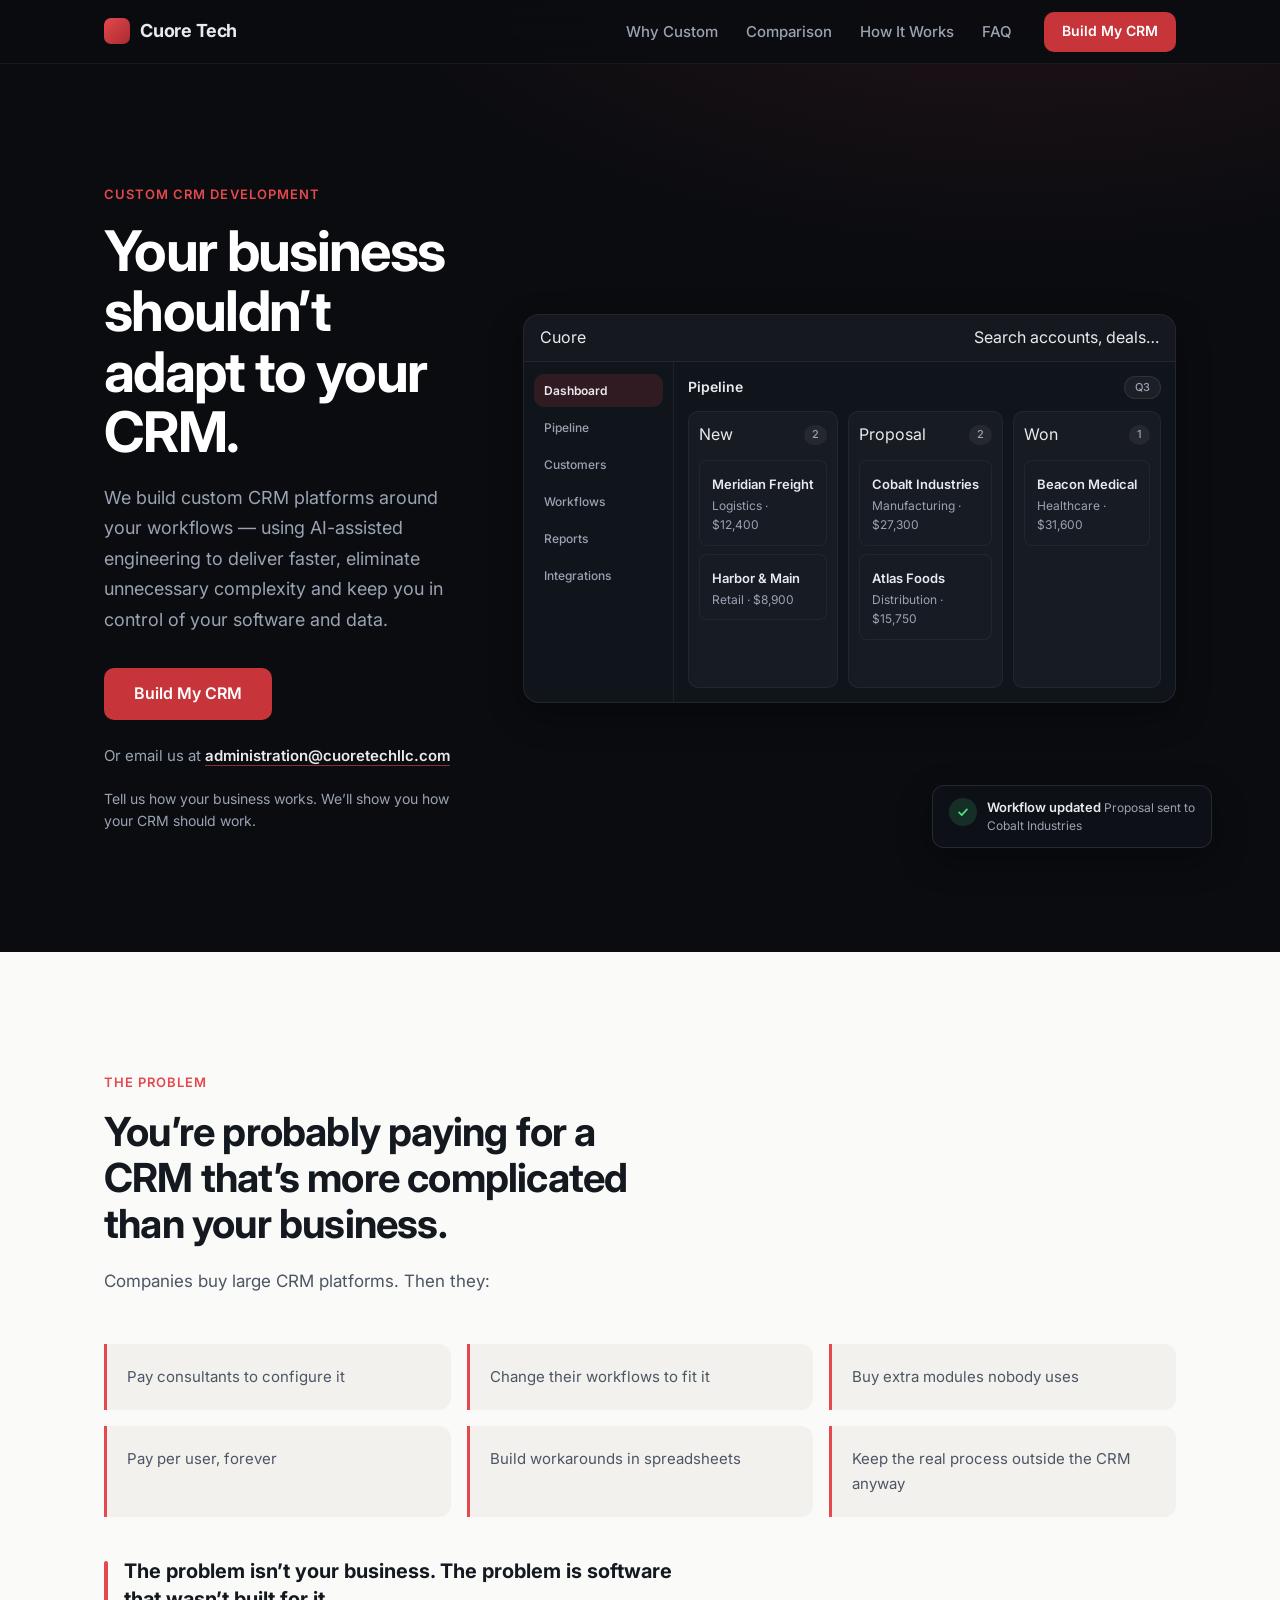
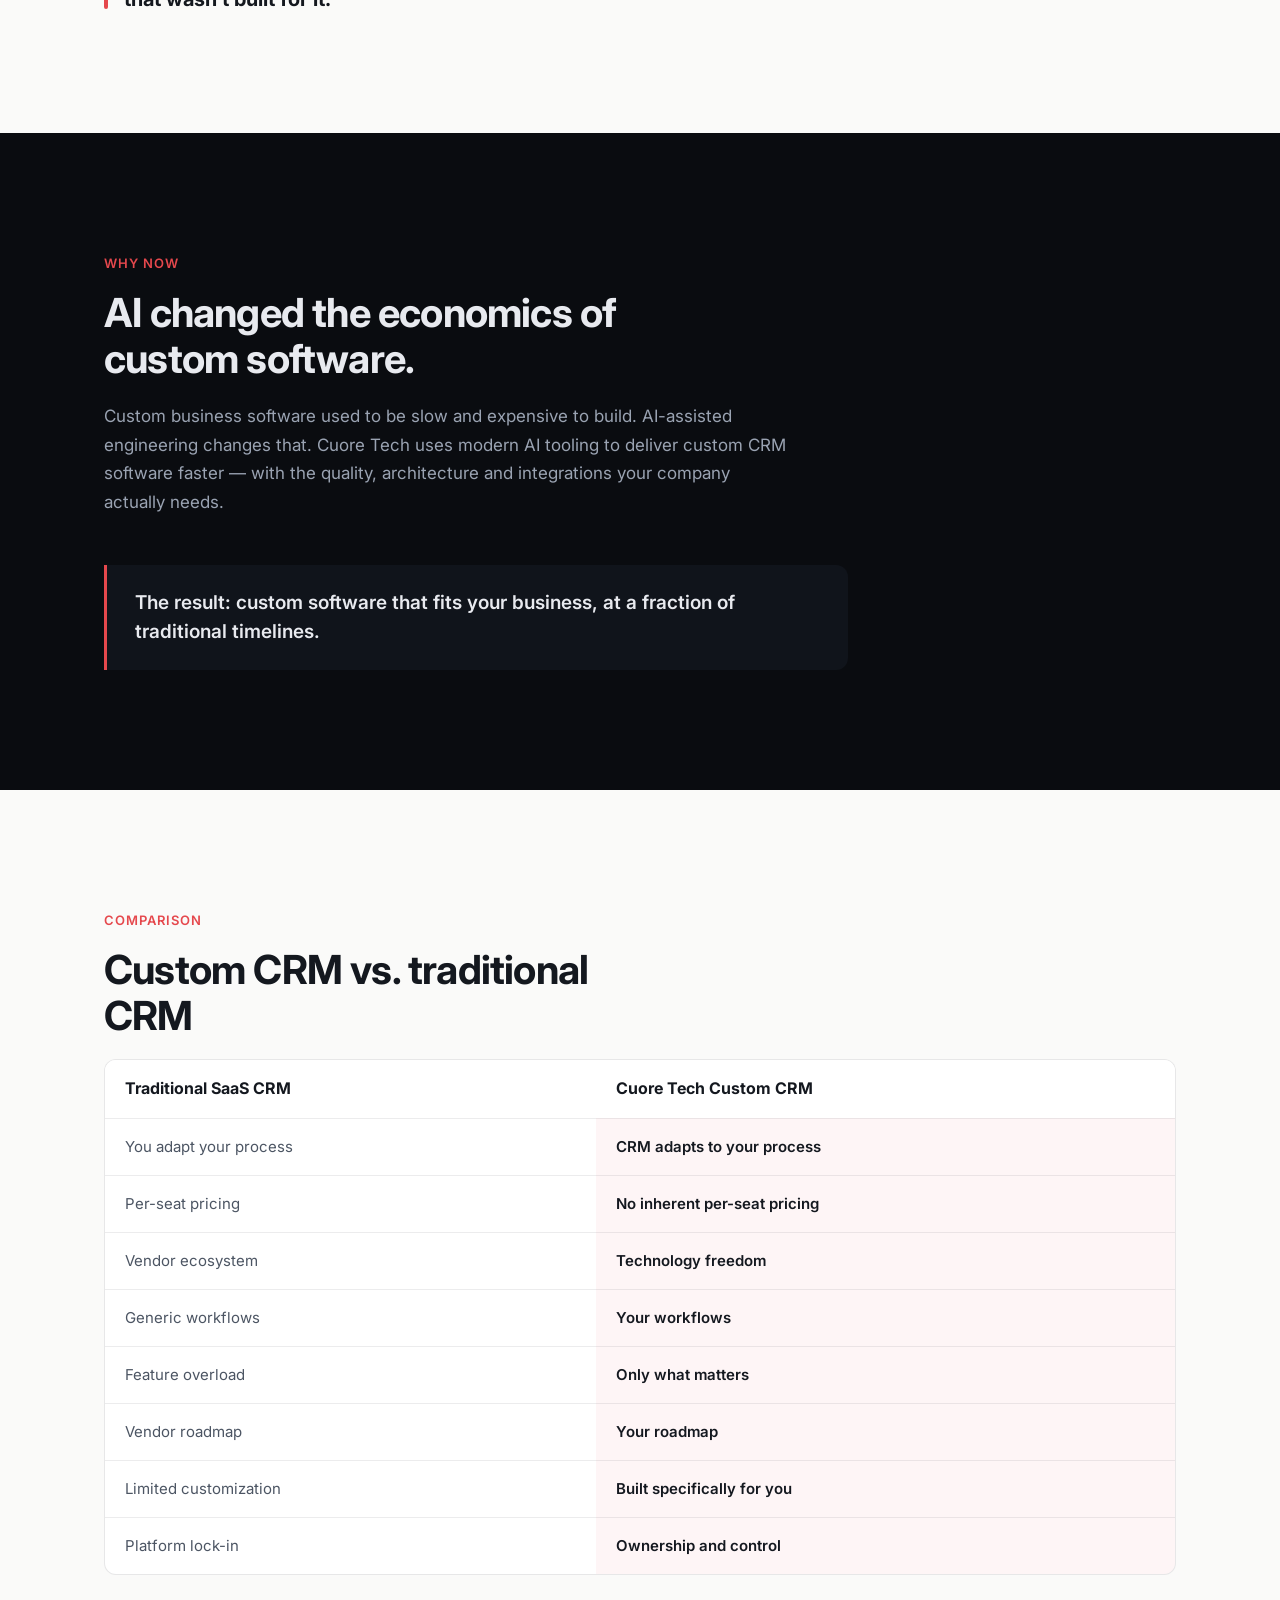
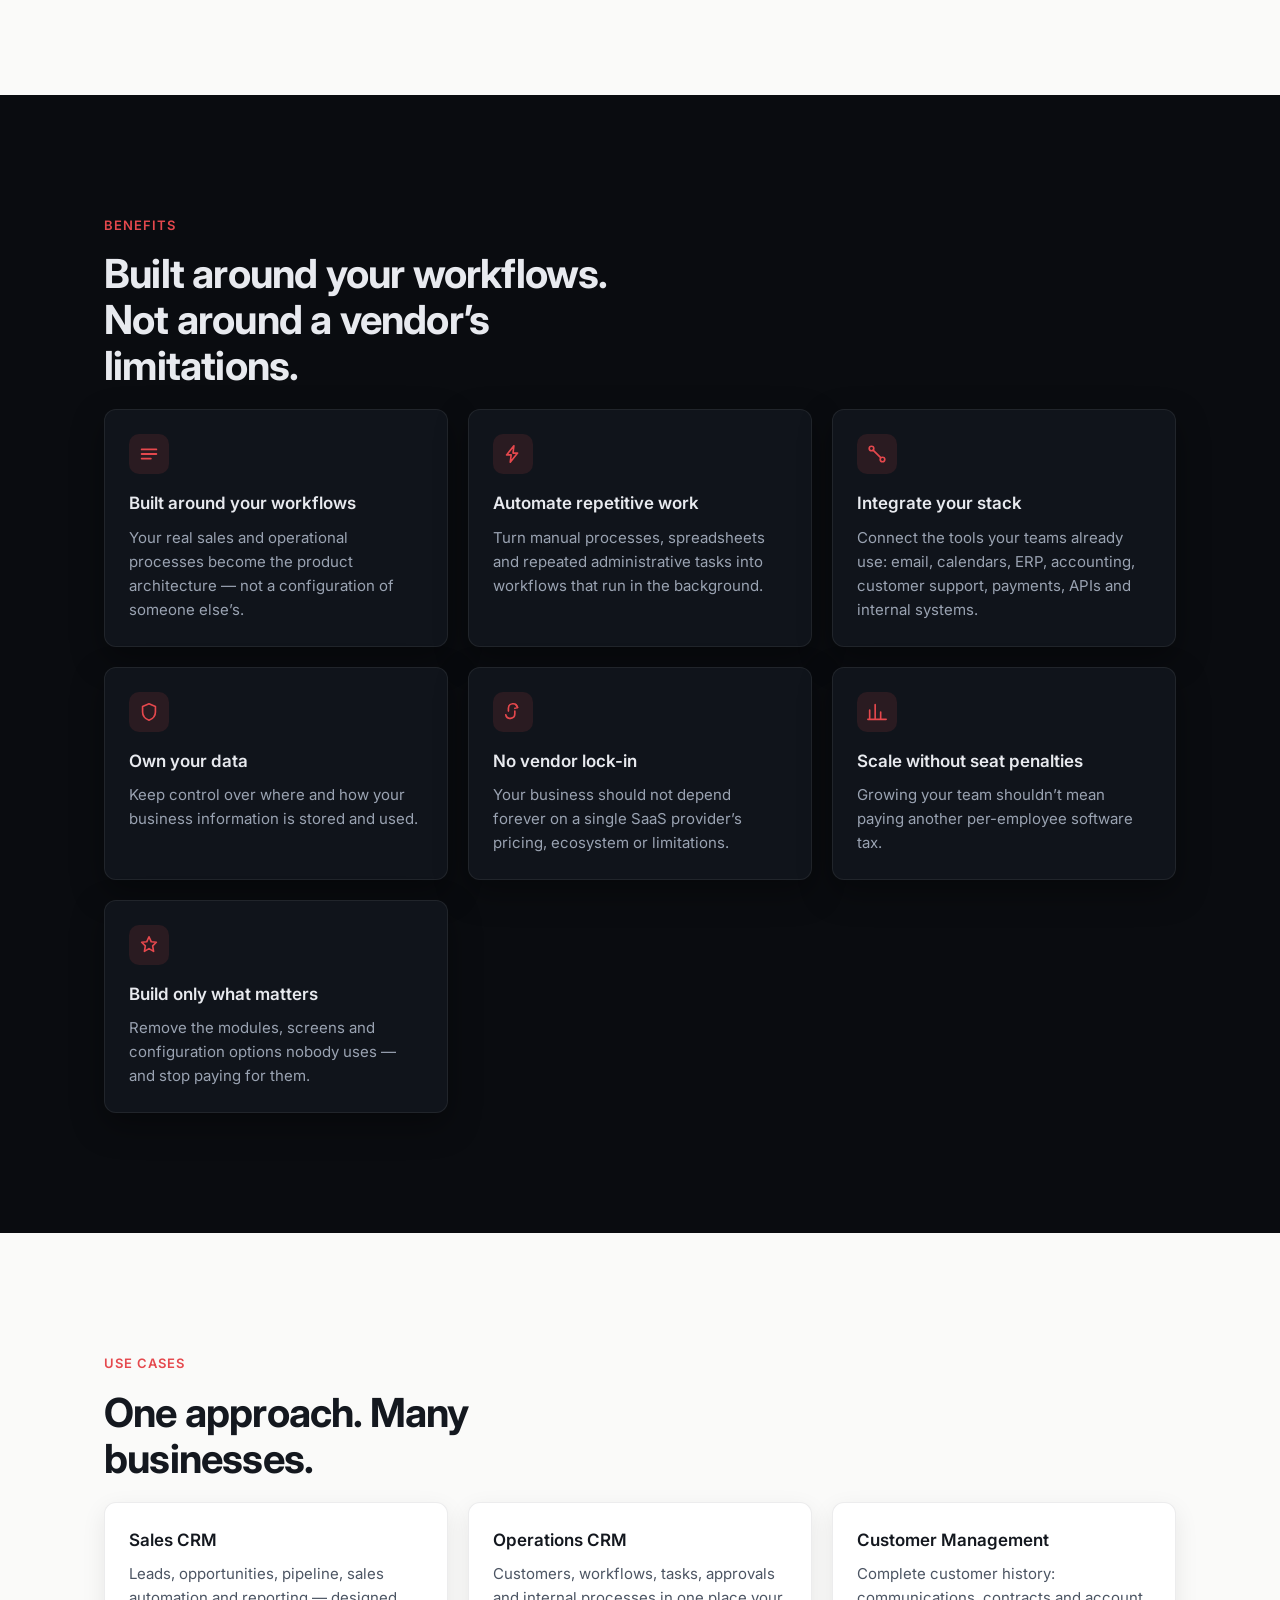
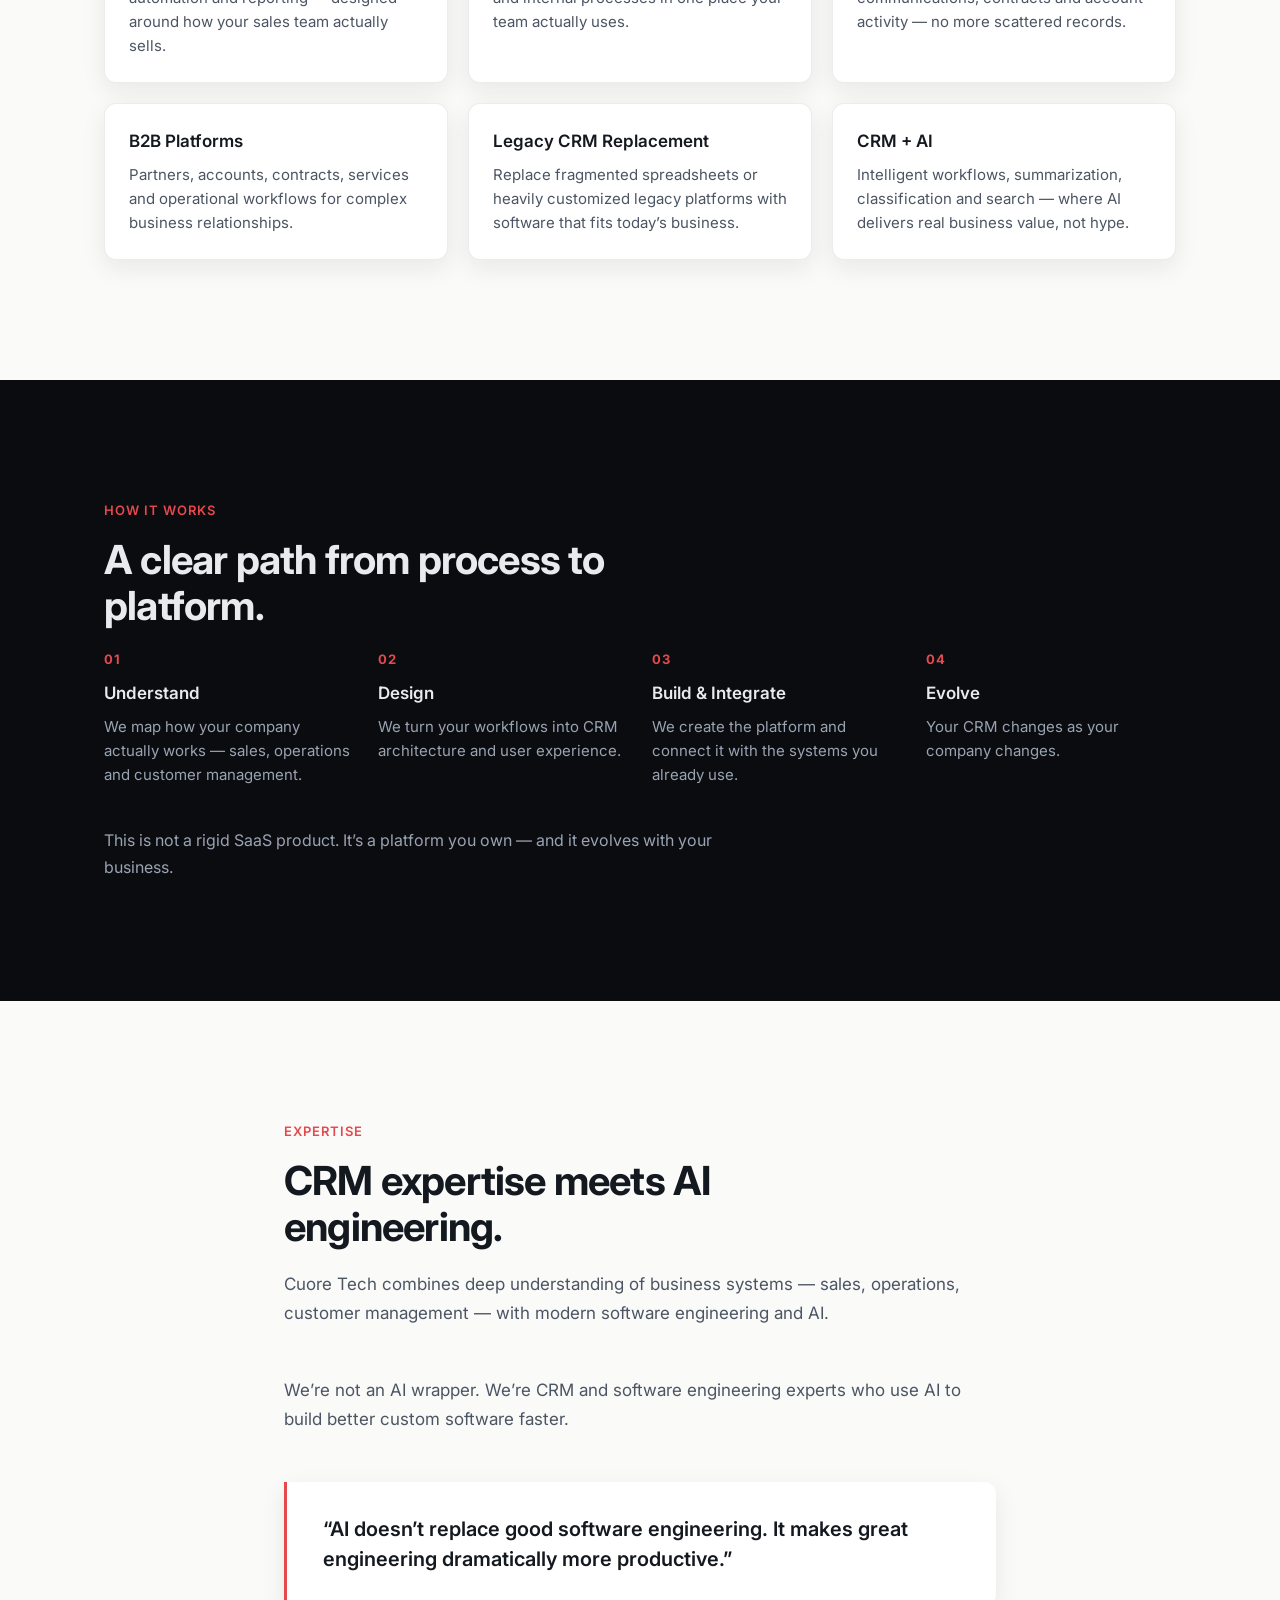
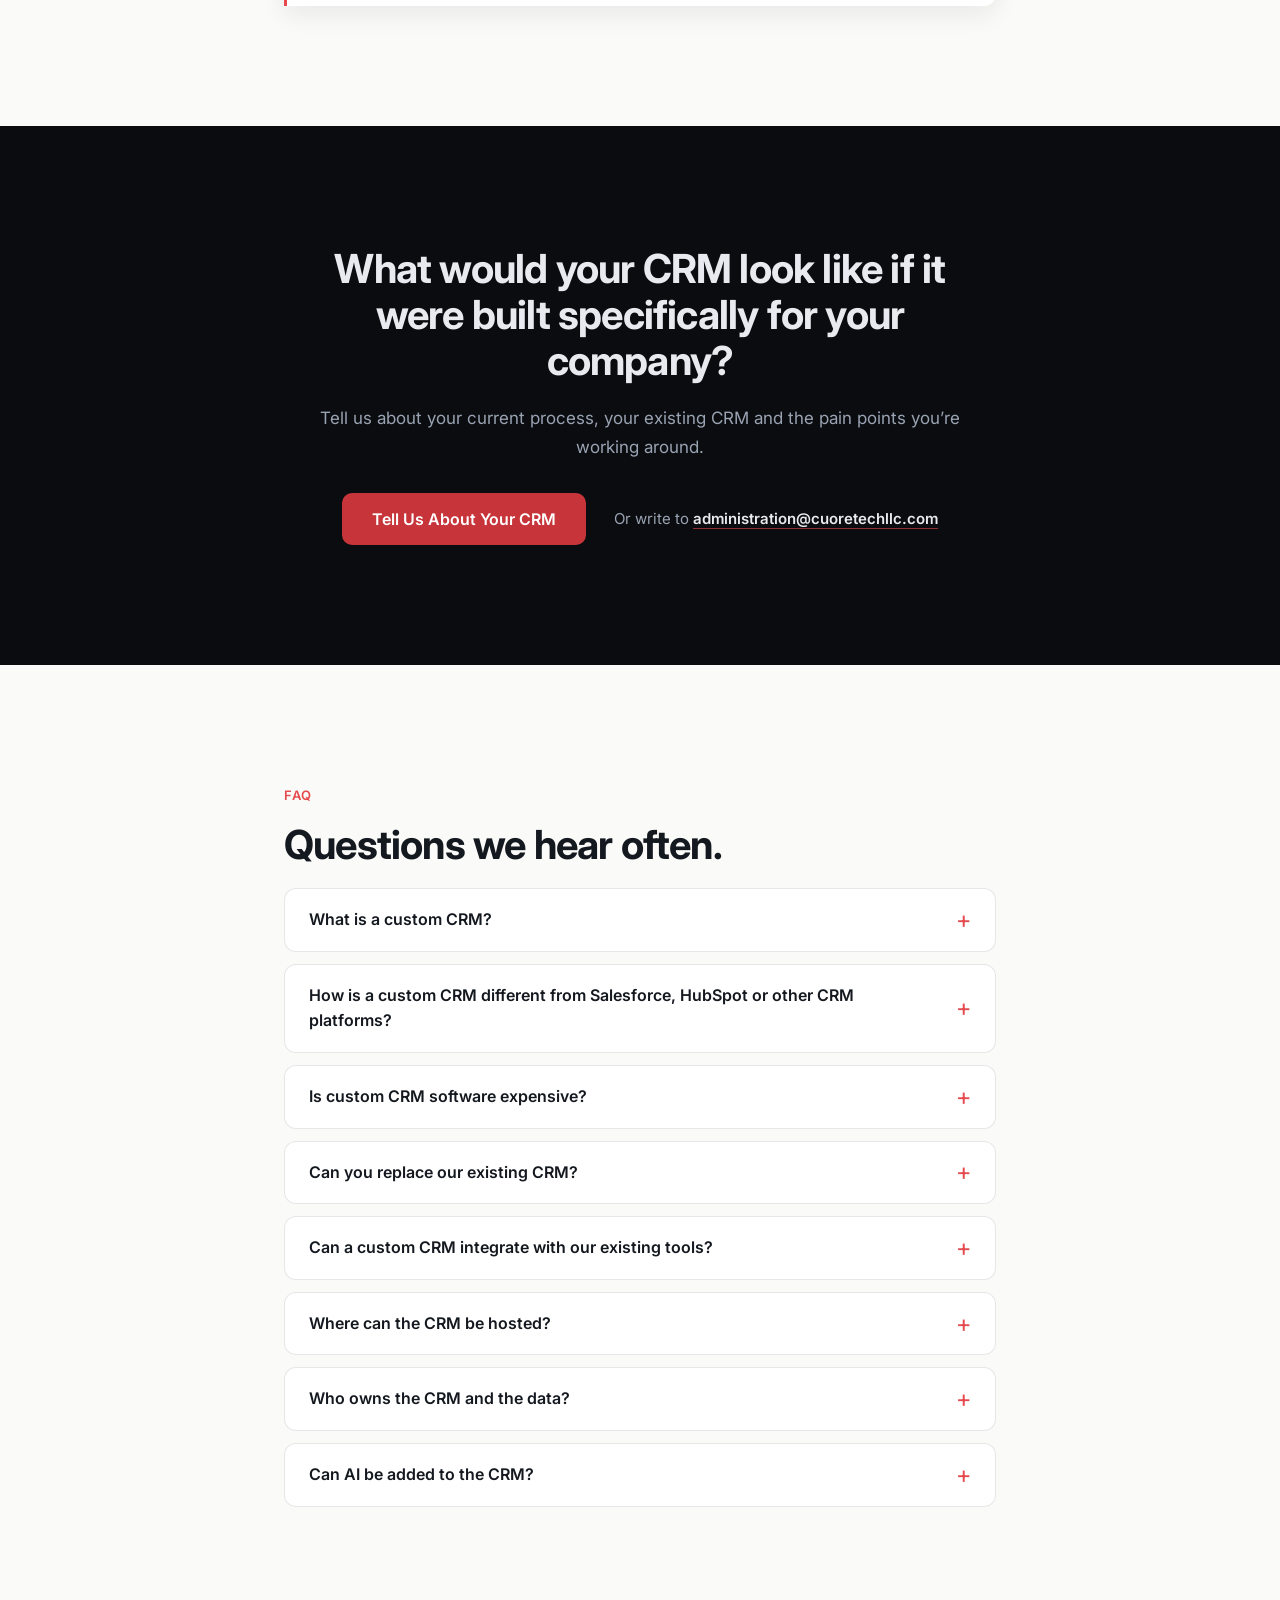
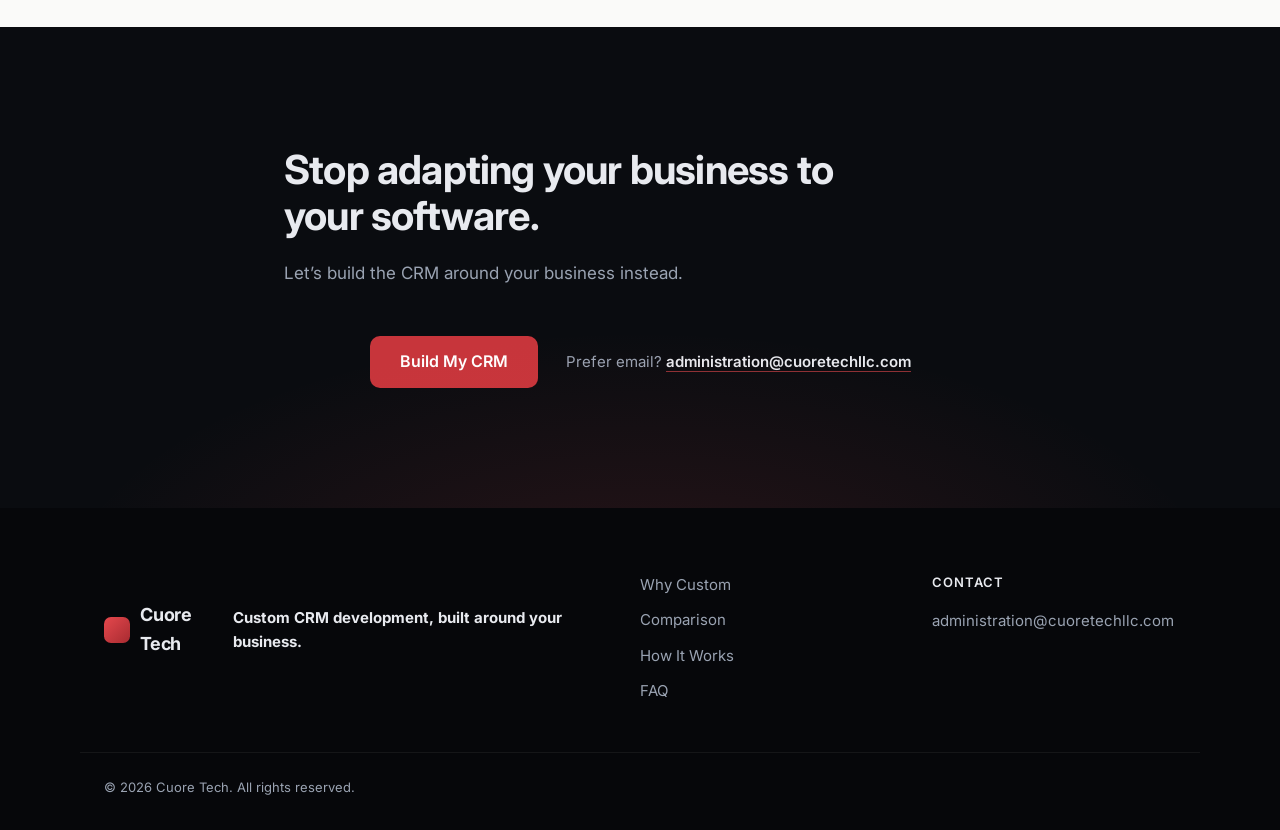
==== index.html @ 41e6b679 "Landing" ====
<!DOCTYPE html>
<html lang="en" class="no-js">
<head>
  <meta charset="UTF-8">
  <meta name="viewport" content="width=device-width, initial-scale=1.0">
  <title>Custom CRM Development | Cuore Tech</title>
  <meta name="description" content="Cuore Tech builds custom CRM software around your business workflows. Reduce complexity, avoid vendor lock-in and own your CRM, data and roadmap.">
  <link rel="canonical" href="https://cuoretechllc.com/">
  <meta name="theme-color" content="#0A0C10">
  <link rel="icon" href="data:image/svg+xml,%3Csvg xmlns='http://www.w3.org/2000/svg' viewBox='0 0 32 32'%3E%3Crect width='32' height='32' rx='7' fill='%23E5484D'/%3E%3Ctext x='16' y='22' font-family='Arial,sans-serif' font-size='18' font-weight='700' fill='%23fff' text-anchor='middle'%3EC%3C/text%3E%3C/svg%3E">

  <!-- Open Graph -->
  <meta property="og:type" content="website">
  <meta property="og:site_name" content="Cuore Tech">
  <meta property="og:title" content="Custom CRM Development | Cuore Tech">
  <meta property="og:description" content="We build custom CRM platforms around your workflows — using AI-assisted engineering to deliver faster, eliminate unnecessary complexity and keep you in control of your software and data.">
  <meta property="og:url" content="https://cuoretechllc.com/">
  <!-- Twitter -->
  <meta name="twitter:card" content="summary">
  <meta name="twitter:title" content="Custom CRM Development | Cuore Tech">
  <meta name="twitter:description" content="We build custom CRM platforms around your workflows — using AI-assisted engineering to deliver faster, eliminate unnecessary complexity and keep you in control of your software and data.">

  <!-- Google Fonts: Inter (only external request) -->
  <link rel="preconnect" href="https://fonts.googleapis.com">
  <link rel="preconnect" href="https://fonts.gstatic.com" crossorigin>
  <link href="https://fonts.googleapis.com/css2?family=Inter:wght@400..700&display=swap" rel="stylesheet">

  <!-- TODO(analytics): uncomment and fill with the real Google Tag Manager container ID before launch.
  <script async src="https://www.googletagmanager.com/gtag/js?id=GTM-XXXXXXXX"></script>
  <script>
    window.dataLayer = window.dataLayer || [];
    function gtag(){dataLayer.push(arguments);}
    gtag('js', new Date());
    gtag('config', 'GTM-XXXXXXXX', { send_page_view: true });
  </script>
  -->
  <script>window.dataLayer = window.dataLayer || [];</script>

  <!-- Structured data: ProfessionalService + WebSite + FAQPage (mirrors visible FAQ text) -->
  <script type="application/ld+json">
  {
    "@context": "https://schema.org",
    "@graph": [
      {
        "@type": "ProfessionalService",
        "@id": "https://cuoretechllc.com/#organization",
        "name": "Cuore Tech",
        "url": "https://cuoretechllc.com/",
        "email": "administration@cuoretechllc.com",
        "areaServed": "Worldwide",
        "description": "Custom CRM software development: we build CRM platforms around your business workflows, using AI-assisted engineering to deliver faster and keep you in control of your software and data.",
        "hasOfferCatalog": {
          "@type": "OfferCatalog",
          "name": "CRM services",
          "itemListElement": [
            { "@type": "Offer", "itemOffered": { "@type": "Service", "name": "Custom CRM development" } },
            { "@type": "Offer", "itemOffered": { "@type": "Service", "name": "CRM migration and legacy replacement" } },
            { "@type": "Offer", "itemOffered": { "@type": "Service", "name": "CRM integrations and business process automation" } },
            { "@type": "Offer", "itemOffered": { "@type": "Service", "name": "AI-assisted CRM workflows" } }
          ]
        }
      },
      {
        "@type": "WebSite",
        "@id": "https://cuoretechllc.com/#website",
        "url": "https://cuoretechllc.com/",
        "name": "Cuore Tech",
        "publisher": { "@id": "https://cuoretechllc.com/#organization" }
      },
      {
        "@type": "FAQPage",
        "mainEntity": [
          {
            "@type": "Question",
            "name": "What is a custom CRM?",
            "acceptedAnswer": {
              "@type": "Answer",
              "text": "A custom CRM is software built specifically around your company's sales, operations and customer workflows — instead of asking your teams to adapt to a generic platform's features and limitations."
            }
          },
          {
            "@type": "Question",
            "name": "How is a custom CRM different from Salesforce, HubSpot or other CRM platforms?",
            "acceptedAnswer": {
              "@type": "Answer",
              "text": "Off-the-shelf platforms give every customer the same core product and make you configure around it. A custom CRM starts from how your business actually works: your fields, your stages, your approvals, your integrations — designed as the product, not bolted onto someone else's roadmap."
            }
          },
          {
            "@type": "Question",
            "name": "Is custom CRM software expensive?",
            "acceptedAnswer": {
              "@type": "Answer",
              "text": "Scope determines cost, and AI-assisted development has significantly improved the economics of custom business software. Instead of stacking per-seat licenses, configuration consultants and unused modules, you invest in the platform your business actually needs — and you own it."
            }
          },
          {
            "@type": "Question",
            "name": "Can you replace our existing CRM?",
            "acceptedAnswer": {
              "@type": "Answer",
              "text": "Yes. Migrations and integrations are evaluated based on your existing system. We map what matters in your current data and workflows, plan the transition, and build the replacement around your real process."
            }
          },
          {
            "@type": "Question",
            "name": "Can a custom CRM integrate with our existing tools?",
            "acceptedAnswer": {
              "@type": "Answer",
              "text": "Yes, subject to available APIs and technical feasibility. Typical integrations include email, calendars, ERP and accounting systems, customer support tools, payments and internal systems."
            }
          },
          {
            "@type": "Question",
            "name": "Where can the CRM be hosted?",
            "acceptedAnswer": {
              "@type": "Answer",
              "text": "You decide. The platform can run on infrastructure you control or managed hosting you choose, so your data and your platform stay under your direction rather than a vendor's."
            }
          },
          {
            "@type": "Question",
            "name": "Who owns the CRM and the data?",
            "acceptedAnswer": {
              "@type": "Answer",
              "text": "Our philosophy is straightforward: you should control your software, your data and your roadmap. We build to avoid unnecessary vendor lock-in — and ownership terms are defined with you in the project scope."
            }
          },
          {
            "@type": "Question",
            "name": "Can AI be added to the CRM?",
            "acceptedAnswer": {
              "@type": "Answer",
              "text": "Where it creates actual business value. Practical examples include automated data entry, activity summarization, lead classification, natural-language search over your customer data and workflow automation — not a chatbot for its own sake."
            }
          }
        ]
      }
    ]
  }
  </script>

  <link rel="stylesheet" href="css/style.css">
  <script src="js/main.js" defer></script>
</head>
<body>
  <a class="skip-link" href="#main">Skip to content</a>

  <header class="site-header">
    <div class="container header-inner">
      <a class="brand" href="#top" aria-label="Cuore Tech — home">
        <span class="brand-mark" aria-hidden="true"></span>
        <span class="brand-name">Cuore Tech</span>
      </a>

      <nav class="site-nav" id="site-nav" aria-label="Primary">
        <ul class="nav-list">
          <li><a class="nav-link" href="#why-custom">Why Custom</a></li>
          <li><a class="nav-link" href="#comparison">Comparison</a></li>
          <li><a class="nav-link" href="#how-it-works">How It Works</a></li>
          <li><a class="nav-link" href="#faq">FAQ</a></li>
        </ul>
        <!-- TODO: replace href with the real Google Form URL (or set SITE_CONFIG.formUrl in js/main.js) -->
        <a class="btn btn-primary nav-cta" href="GOOGLE_FORM_URL" data-cta-form data-cta-section="nav">Build My CRM</a>
      </nav>

      <button class="nav-toggle" type="button" aria-expanded="false" aria-controls="site-nav" aria-label="Open menu">
        <span class="nav-toggle-bar" aria-hidden="true"></span>
        <span class="nav-toggle-bar" aria-hidden="true"></span>
        <span class="nav-toggle-bar" aria-hidden="true"></span>
      </button>
    </div>
  </header>

  <main id="main">
    <span id="top" aria-hidden="true"></span>

    <!-- 1. HERO -->
    <section class="section section-dark hero" id="hero" aria-labelledby="hero-heading">
      <div class="container hero-inner">
        <div class="hero-copy">
          <p class="eyebrow" data-reveal>Custom CRM Development</p>
          <h1 id="hero-heading" class="hero-title" data-reveal>Your business shouldn&rsquo;t adapt to your CRM.</h1>
          <p class="hero-sub" data-reveal>We build custom CRM platforms around your workflows — using AI-assisted engineering to deliver faster, eliminate unnecessary complexity and keep you in control of your software and data.</p>
          <div class="hero-actions" data-reveal>
            <!-- TODO: replace href with the real Google Form URL (or set SITE_CONFIG.formUrl in js/main.js) -->
            <a class="btn btn-primary btn-lg" href="GOOGLE_FORM_URL" data-cta-form data-cta-section="hero">Build My CRM</a>
            <a class="hero-email" href="mailto:administration@cuoretechllc.com" data-cta-email data-cta-section="hero">Or email us at <strong>administration@cuoretechllc.com</strong></a>
          </div>
          <p class="hero-micro" data-reveal>Tell us how your business works. We&rsquo;ll show you how your CRM should work.</p>
        </div>

        <div class="hero-visual" data-reveal>
          <div class="mockup" role="img" aria-label="Preview of a custom-built CRM: a pipeline dashboard with three deal stages, a navigation sidebar and an automation status card. Sample data shown.">
            <div class="mockup-topbar" aria-hidden="true">
              <span class="mockup-brand"><span class="mockup-brand-dot"></span>Cuore</span>
              <span class="mockup-search">Search accounts, deals&hellip;</span>
            </div>
            <div class="mockup-body" aria-hidden="true">
              <nav class="mockup-sidebar">
                <span class="mockup-item is-active">Dashboard</span>
                <span class="mockup-item">Pipeline</span>
                <span class="mockup-item">Customers</span>
                <span class="mockup-item">Workflows</span>
                <span class="mockup-item">Reports</span>
                <span class="mockup-item">Integrations</span>
              </nav>
              <div class="mockup-main">
                <div class="mockup-main-head">
                  <span class="mockup-main-title">Pipeline</span>
                  <span class="mockup-chip">Q3</span>
                </div>
                <div class="kanban">
                  <div class="kanban-col">
                    <div class="kanban-head">New <span class="kanban-count">2</span></div>
                    <div class="deal-card">
                      <span class="deal-name">Meridian Freight</span>
                      <span class="deal-meta">Logistics &middot; $12,400</span>
                    </div>
                    <div class="deal-card">
                      <span class="deal-name">Harbor &amp; Main</span>
                      <span class="deal-meta">Retail &middot; $8,900</span>
                    </div>
                  </div>
                  <div class="kanban-col">
                    <div class="kanban-head">Proposal <span class="kanban-count">2</span></div>
                    <div class="deal-card">
                      <span class="deal-name">Cobalt Industries</span>
                      <span class="deal-meta">Manufacturing &middot; $27,300</span>
                    </div>
                    <div class="deal-card">
                      <span class="deal-name">Atlas Foods</span>
                      <span class="deal-meta">Distribution &middot; $15,750</span>
                    </div>
                  </div>
                  <div class="kanban-col">
                    <div class="kanban-head">Won <span class="kanban-count">1</span></div>
                    <div class="deal-card">
                      <span class="deal-name">Beacon Medical</span>
                      <span class="deal-meta">Healthcare &middot; $31,600</span>
                    </div>
                  </div>
                </div>
              </div>
            </div>
          </div>
          <div class="automation-card" role="img" aria-label="Automation status card: workflow updated, proposal sent to Cobalt Industries. Sample data shown.">
            <span class="automation-check" aria-hidden="true">
              <svg viewBox="0 0 16 16" width="14" height="14" fill="none" aria-hidden="true"><path d="M3.5 8.5l3 3 6-6.5" stroke="#4ADE80" stroke-width="2" stroke-linecap="round" stroke-linejoin="round"/></svg>
            </span>
            <span class="automation-text">
              <span class="automation-title">Workflow updated</span>
              <span class="automation-desc">Proposal sent to Cobalt Industries</span>
            </span>
          </div>
        </div>
      </div>
    </section>

    <!-- 2. PROBLEM -->
    <section class="section section-light" id="problem" aria-labelledby="problem-heading">
      <div class="container">
        <p class="eyebrow" data-reveal>The Problem</p>
        <h2 id="problem-heading" class="section-heading" data-reveal>You&rsquo;re probably paying for a CRM that&rsquo;s more complicated than your business.</h2>
        <p class="section-lead" data-reveal>Companies buy large CRM platforms. Then they:</p>
        <ul class="problem-list">
          <li class="problem-card" data-reveal><span class="problem-item">Pay consultants to configure it</span></li>
          <li class="problem-card" data-reveal><span class="problem-item">Change their workflows to fit it</span></li>
          <li class="problem-card" data-reveal><span class="problem-item">Buy extra modules nobody uses</span></li>
          <li class="problem-card" data-reveal><span class="problem-item">Pay per user, forever</span></li>
          <li class="problem-card" data-reveal><span class="problem-item">Build workarounds in spreadsheets</span></li>
          <li class="problem-card" data-reveal><span class="problem-item">Keep the real process outside the CRM anyway</span></li>
        </ul>
        <p class="problem-closer" data-reveal>The problem isn&rsquo;t your business. The problem is software that wasn&rsquo;t built for it.</p>
      </div>
    </section>

    <!-- 3. WHY CUSTOM NOW -->
    <section class="section section-dark" id="why-custom" aria-labelledby="why-custom-heading">
      <div class="container">
        <p class="eyebrow" data-reveal>Why Now</p>
        <h2 id="why-custom-heading" class="section-heading" data-reveal>AI changed the economics of custom software.</h2>
        <p class="section-lead" data-reveal>Custom business software used to be slow and expensive to build. AI-assisted engineering changes that. Cuore Tech uses modern AI tooling to deliver custom CRM software faster — with the quality, architecture and integrations your company actually needs.</p>
        <p class="key-line" data-reveal>The result: custom software that fits your business, at a fraction of traditional timelines.</p>
      </div>
    </section>

    <!-- 4. COMPARISON -->
    <section class="section section-light" id="comparison" aria-labelledby="comparison-heading">
      <div class="container">
        <p class="eyebrow" data-reveal>Comparison</p>
        <h2 id="comparison-heading" class="section-heading" data-reveal>Custom CRM vs. traditional CRM</h2>
        <div class="table-wrap" data-reveal>
          <table class="compare-table">
            <thead>
              <tr>
                <th scope="col">Traditional SaaS CRM</th>
                <th scope="col">Cuore Tech Custom CRM</th>
              </tr>
            </thead>
            <tbody>
              <tr><td data-label="Traditional SaaS CRM">You adapt your process</td><td class="cuore-col" data-label="Cuore Tech Custom CRM">CRM adapts to your process</td></tr>
              <tr><td data-label="Traditional SaaS CRM">Per-seat pricing</td><td class="cuore-col" data-label="Cuore Tech Custom CRM">No inherent per-seat pricing</td></tr>
              <tr><td data-label="Traditional SaaS CRM">Vendor ecosystem</td><td class="cuore-col" data-label="Cuore Tech Custom CRM">Technology freedom</td></tr>
              <tr><td data-label="Traditional SaaS CRM">Generic workflows</td><td class="cuore-col" data-label="Cuore Tech Custom CRM">Your workflows</td></tr>
              <tr><td data-label="Traditional SaaS CRM">Feature overload</td><td class="cuore-col" data-label="Cuore Tech Custom CRM">Only what matters</td></tr>
              <tr><td data-label="Traditional SaaS CRM">Vendor roadmap</td><td class="cuore-col" data-label="Cuore Tech Custom CRM">Your roadmap</td></tr>
              <tr><td data-label="Traditional SaaS CRM">Limited customization</td><td class="cuore-col" data-label="Cuore Tech Custom CRM">Built specifically for you</td></tr>
              <tr><td data-label="Traditional SaaS CRM">Platform lock-in</td><td class="cuore-col" data-label="Cuore Tech Custom CRM">Ownership and control</td></tr>
            </tbody>
          </table>
        </div>
      </div>
    </section>

    <!-- 5. BENEFITS -->
    <section class="section section-dark" id="benefits" aria-labelledby="benefits-heading">
      <div class="container">
        <p class="eyebrow" data-reveal>Benefits</p>
        <h2 id="benefits-heading" class="section-heading" data-reveal>Built around your workflows. Not around a vendor&rsquo;s limitations.</h2>
        <div class="card-grid benefits-grid">
          <article class="card card-dark" data-reveal>
            <span class="card-icon" aria-hidden="true">
              <svg viewBox="0 0 24 24" width="22" height="22" fill="none"><path d="M4 7h16M4 12h16M4 17h10" stroke="#E5484D" stroke-width="2" stroke-linecap="round"/></svg>
            </span>
            <h3 class="card-title">Built around your workflows</h3>
            <p class="card-text">Your real sales and operational processes become the product architecture — not a configuration of someone else&rsquo;s.</p>
          </article>
          <article class="card card-dark" data-reveal>
            <span class="card-icon" aria-hidden="true">
              <svg viewBox="0 0 24 24" width="22" height="22" fill="none"><path d="M13 3L5 13h5l-1 8 8-10h-5l1-8z" stroke="#E5484D" stroke-width="1.8" stroke-linejoin="round"/></svg>
            </span>
            <h3 class="card-title">Automate repetitive work</h3>
            <p class="card-text">Turn manual processes, spreadsheets and repeated administrative tasks into workflows that run in the background.</p>
          </article>
          <article class="card card-dark" data-reveal>
            <span class="card-icon" aria-hidden="true">
              <svg viewBox="0 0 24 24" width="22" height="22" fill="none"><circle cx="6" cy="6" r="2.5" stroke="#E5484D" stroke-width="1.8"/><circle cx="18" cy="18" r="2.5" stroke="#E5484D" stroke-width="1.8"/><path d="M8 8l8 8" stroke="#E5484D" stroke-width="1.8" stroke-linecap="round"/></svg>
            </span>
            <h3 class="card-title">Integrate your stack</h3>
            <p class="card-text">Connect the tools your teams already use: email, calendars, ERP, accounting, customer support, payments, APIs and internal systems.</p>
          </article>
          <article class="card card-dark" data-reveal>
            <span class="card-icon" aria-hidden="true">
              <svg viewBox="0 0 24 24" width="22" height="22" fill="none"><path d="M12 3l7 3v6c0 4.5-3 7.5-7 9-4-1.5-7-4.5-7-9V6l7-3z" stroke="#E5484D" stroke-width="1.8" stroke-linejoin="round"/></svg>
            </span>
            <h3 class="card-title">Own your data</h3>
            <p class="card-text">Keep control over where and how your business information is stored and used.</p>
          </article>
          <article class="card card-dark" data-reveal>
            <span class="card-icon" aria-hidden="true">
              <svg viewBox="0 0 24 24" width="22" height="22" fill="none"><path d="M7 11V8a5 5 0 019.9-1" stroke="#E5484D" stroke-width="1.8" stroke-linecap="round"/><path d="M14 11v3a5 5 0 01-9.9 1" stroke="#E5484D" stroke-width="1.8" stroke-linecap="round"/><path d="M15 4l2 3-3 1" stroke="#E5484D" stroke-width="1.8" stroke-linecap="round" stroke-linejoin="round"/></svg>
            </span>
            <h3 class="card-title">No vendor lock-in</h3>
            <p class="card-text">Your business should not depend forever on a single SaaS provider&rsquo;s pricing, ecosystem or limitations.</p>
          </article>
          <article class="card card-dark" data-reveal>
            <span class="card-icon" aria-hidden="true">
              <svg viewBox="0 0 24 24" width="22" height="22" fill="none"><path d="M4 20V10M10 20V4M16 20v-8M22 20H2" stroke="#E5484D" stroke-width="1.8" stroke-linecap="round"/></svg>
            </span>
            <h3 class="card-title">Scale without seat penalties</h3>
            <p class="card-text">Growing your team shouldn&rsquo;t mean paying another per-employee software tax.</p>
          </article>
          <article class="card card-dark" data-reveal>
            <span class="card-icon" aria-hidden="true">
              <svg viewBox="0 0 24 24" width="22" height="22" fill="none"><path d="M12 3l2.5 5.5L20 9l-4 4 1 6-5-3-5 3 1-6-4-4 5.5-.5L12 3z" stroke="#E5484D" stroke-width="1.8" stroke-linejoin="round"/></svg>
            </span>
            <h3 class="card-title">Build only what matters</h3>
            <p class="card-text">Remove the modules, screens and configuration options nobody uses — and stop paying for them.</p>
          </article>
        </div>
      </div>
    </section>

    <!-- 6. USE CASES -->
    <section class="section section-light" id="use-cases" aria-labelledby="use-cases-heading">
      <div class="container">
        <p class="eyebrow" data-reveal>Use Cases</p>
        <h2 id="use-cases-heading" class="section-heading" data-reveal>One approach. Many businesses.</h2>
        <div class="card-grid use-cases-grid">
          <article class="card card-light" data-reveal>
            <h3 class="card-title">Sales CRM</h3>
            <p class="card-text">Leads, opportunities, pipeline, sales automation and reporting — designed around how your sales team actually sells.</p>
          </article>
          <article class="card card-light" data-reveal>
            <h3 class="card-title">Operations CRM</h3>
            <p class="card-text">Customers, workflows, tasks, approvals and internal processes in one place your team actually uses.</p>
          </article>
          <article class="card card-light" data-reveal>
            <h3 class="card-title">Customer Management</h3>
            <p class="card-text">Complete customer history: communications, contracts and account activity — no more scattered records.</p>
          </article>
          <article class="card card-light" data-reveal>
            <h3 class="card-title">B2B Platforms</h3>
            <p class="card-text">Partners, accounts, contracts, services and operational workflows for complex business relationships.</p>
          </article>
          <article class="card card-light" data-reveal>
            <h3 class="card-title">Legacy CRM Replacement</h3>
            <p class="card-text">Replace fragmented spreadsheets or heavily customized legacy platforms with software that fits today&rsquo;s business.</p>
          </article>
          <article class="card card-light" data-reveal>
            <h3 class="card-title">CRM + AI</h3>
            <p class="card-text">Intelligent workflows, summarization, classification and search — where AI delivers real business value, not hype.</p>
          </article>
        </div>
      </div>
    </section>

    <!-- 7. HOW IT WORKS -->
    <section class="section section-dark" id="how-it-works" aria-labelledby="how-it-works-heading">
      <div class="container">
        <p class="eyebrow" data-reveal>How It Works</p>
        <h2 id="how-it-works-heading" class="section-heading" data-reveal>A clear path from process to platform.</h2>
        <ol class="steps">
          <li class="step" data-reveal>
            <span class="step-num" aria-hidden="true">01</span>
            <div class="step-body">
              <h3 class="step-title">Understand</h3>
              <p class="step-text">We map how your company actually works — sales, operations and customer management.</p>
            </div>
          </li>
          <li class="step" data-reveal>
            <span class="step-num" aria-hidden="true">02</span>
            <div class="step-body">
              <h3 class="step-title">Design</h3>
              <p class="step-text">We turn your workflows into CRM architecture and user experience.</p>
            </div>
          </li>
          <li class="step" data-reveal>
            <span class="step-num" aria-hidden="true">03</span>
            <div class="step-body">
              <h3 class="step-title">Build &amp; Integrate</h3>
              <p class="step-text">We create the platform and connect it with the systems you already use.</p>
            </div>
          </li>
          <li class="step" data-reveal>
            <span class="step-num" aria-hidden="true">04</span>
            <div class="step-body">
              <h3 class="step-title">Evolve</h3>
              <p class="step-text">Your CRM changes as your company changes.</p>
            </div>
          </li>
        </ol>
        <p class="how-note" data-reveal>This is not a rigid SaaS product. It&rsquo;s a platform you own — and it evolves with your business.</p>
      </div>
    </section>

    <!-- 8. POSITIONING -->
    <section class="section section-light positioning" id="positioning" aria-labelledby="positioning-heading">
      <div class="container container-narrow">
        <p class="eyebrow" data-reveal>Expertise</p>
        <h2 id="positioning-heading" class="section-heading" data-reveal>CRM expertise meets AI engineering.</h2>
        <p class="section-lead" data-reveal>Cuore Tech combines deep understanding of business systems — sales, operations, customer management — with modern software engineering and AI.</p>
        <p class="section-lead" data-reveal>We&rsquo;re not an AI wrapper. We&rsquo;re CRM and software engineering experts who use AI to build better custom software faster.</p>
        <blockquote class="positioning-quote" data-reveal>
          <p>&ldquo;AI doesn&rsquo;t replace good software engineering. It makes great engineering dramatically more productive.&rdquo;</p>
        </blockquote>
      </div>
    </section>

    <!-- 9. SOCIAL PROOF (placeholder — intentionally hidden until real, verifiable proof exists) -->
    <!--
      TODO: replace this hidden section with real, verifiable client proof before launch.
      Remove the `hidden` attribute once real content is added. Use this template per client:

      <section class="section section-light social-proof" id="social-proof" aria-labelledby="social-proof-heading">
        <div class="container">
          <h2 id="social-proof-heading" class="section-heading">Trusted by companies that outgrew their CRM.</h2>
          <div class="testimonial-grid">
            <figure class="testimonial-card">
              <blockquote>&ldquo;[Real quote, verifiable]&rdquo;</blockquote>
              <figcaption>
                <span class="testimonial-name">[Client name]</span>
                <span class="testimonial-role">[Role, Company]</span>
              </figcaption>
            </figure>
          </div>
        </div>
      </section>
    -->
    <section class="section section-light social-proof" id="social-proof" hidden aria-label="Social proof coming soon"></section>

    <!-- 10. SECONDARY CTA BAND -->
    <section class="section section-dark cta-band" id="cta-secondary" aria-labelledby="cta-secondary-heading">
      <div class="container container-narrow">
        <h2 id="cta-secondary-heading" class="section-heading" data-reveal>What would your CRM look like if it were built specifically for your company?</h2>
        <p class="section-lead" data-reveal>Tell us about your current process, your existing CRM and the pain points you&rsquo;re working around.</p>
        <div class="cta-actions" data-reveal>
          <!-- TODO: replace href with the real Google Form URL (or set SITE_CONFIG.formUrl in js/main.js) -->
          <a class="btn btn-primary btn-lg" href="GOOGLE_FORM_URL" data-cta-form data-cta-section="cta-secondary">Tell Us About Your CRM</a>
          <a class="hero-email" href="mailto:administration@cuoretechllc.com" data-cta-email data-cta-section="cta-secondary">Or write to <strong>administration@cuoretechllc.com</strong></a>
        </div>
      </div>
    </section>

    <!-- 11. FAQ -->
    <section class="section section-light" id="faq" aria-labelledby="faq-heading">
      <div class="container container-narrow">
        <p class="eyebrow" data-reveal>FAQ</p>
        <h2 id="faq-heading" class="section-heading" data-reveal>Questions we hear often.</h2>
        <div class="faq-list" data-reveal>
          <details class="faq-item">
            <summary>What is a custom CRM?</summary>
            <p>A custom CRM is software built specifically around your company&rsquo;s sales, operations and customer workflows — instead of asking your teams to adapt to a generic platform&rsquo;s features and limitations.</p>
          </details>
          <details class="faq-item">
            <summary>How is a custom CRM different from Salesforce, HubSpot or other CRM platforms?</summary>
            <p>Off-the-shelf platforms give every customer the same core product and make you configure around it. A custom CRM starts from how your business actually works: your fields, your stages, your approvals, your integrations — designed as the product, not bolted onto someone else&rsquo;s roadmap.</p>
          </details>
          <details class="faq-item">
            <summary>Is custom CRM software expensive?</summary>
            <p>Scope determines cost, and AI-assisted development has significantly improved the economics of custom business software. Instead of stacking per-seat licenses, configuration consultants and unused modules, you invest in the platform your business actually needs — and you own it.</p>
          </details>
          <details class="faq-item">
            <summary>Can you replace our existing CRM?</summary>
            <p>Yes. Migrations and integrations are evaluated based on your existing system. We map what matters in your current data and workflows, plan the transition, and build the replacement around your real process.</p>
          </details>
          <details class="faq-item">
            <summary>Can a custom CRM integrate with our existing tools?</summary>
            <p>Yes, subject to available APIs and technical feasibility. Typical integrations include email, calendars, ERP and accounting systems, customer support tools, payments and internal systems.</p>
          </details>
          <details class="faq-item">
            <summary>Where can the CRM be hosted?</summary>
            <p>You decide. The platform can run on infrastructure you control or managed hosting you choose, so your data and your platform stay under your direction rather than a vendor&rsquo;s.</p>
          </details>
          <details class="faq-item">
            <summary>Who owns the CRM and the data?</summary>
            <p>Our philosophy is straightforward: you should control your software, your data and your roadmap. We build to avoid unnecessary vendor lock-in — and ownership terms are defined with you in the project scope.</p>
          </details>
          <details class="faq-item">
            <summary>Can AI be added to the CRM?</summary>
            <p>Where it creates actual business value. Practical examples include automated data entry, activity summarization, lead classification, natural-language search over your customer data and workflow automation — not a chatbot for its own sake.</p>
          </details>
        </div>
      </div>
    </section>

    <!-- 12. FINAL CTA -->
    <section class="section section-dark final-cta" id="final-cta" aria-labelledby="final-cta-heading">
      <div class="container container-narrow">
        <h2 id="final-cta-heading" class="section-heading" data-reveal>Stop adapting your business to your software.</h2>
        <p class="section-lead" data-reveal>Let&rsquo;s build the CRM around your business instead.</p>
        <div class="cta-actions" data-reveal>
          <!-- TODO: replace href with the real Google Form URL (or set SITE_CONFIG.formUrl in js/main.js) -->
          <a class="btn btn-primary btn-lg" href="GOOGLE_FORM_URL" data-cta-form data-cta-section="final-cta">Build My CRM</a>
          <a class="hero-email" href="mailto:administration@cuoretechllc.com" data-cta-email data-cta-section="final-cta">Prefer email? <strong>administration@cuoretechllc.com</strong></a>
        </div>
      </div>
    </section>
  </main>

  <footer class="site-footer">
    <div class="container footer-inner">
      <div class="footer-brand">
        <span class="brand">
          <span class="brand-mark" aria-hidden="true"></span>
          <span class="brand-name">Cuore Tech</span>
        </span>
        <p class="footer-tagline">Custom CRM development, built around your business.</p>
      </div>
      <nav class="footer-nav" aria-label="Footer">
        <ul class="footer-nav-list">
          <li><a class="footer-link" href="#why-custom">Why Custom</a></li>
          <li><a class="footer-link" href="#comparison">Comparison</a></li>
          <li><a class="footer-link" href="#how-it-works">How It Works</a></li>
          <li><a class="footer-link" href="#faq">FAQ</a></li>
        </ul>
      </nav>
      <div class="footer-contact">
        <span class="footer-contact-label">Contact</span>
        <a class="footer-link" href="mailto:administration@cuoretechllc.com" data-cta-email data-cta-section="footer">administration@cuoretechllc.com</a>
      </div>
    </div>
    <div class="container footer-legal">
      <p>&copy; <span id="year">2026</span> Cuore Tech. All rights reserved.</p>
    </div>
  </footer>

  <!-- Sticky mobile CTA (appears after scrolling past the hero on small screens) -->
  <div class="sticky-cta" id="sticky-cta" aria-hidden="true">
    <!-- TODO: replace href with the real Google Form URL (or set SITE_CONFIG.formUrl in js/main.js) -->
    <a class="btn btn-primary btn-block" href="GOOGLE_FORM_URL" data-cta-form data-cta-section="sticky-cta">Build My CRM</a>
  </div>
</body>
</html>
---- css/style.css ----
/* ============================================================
   Cuore Tech — Custom CRM Development
   style.css — static landing page, zero dependencies
   ============================================================ */

/* ---------- Design tokens ---------- */
:root {
  --ink-900: #0A0C10;
  --ink-800: #10141B;
  --ink-700: #1A2029;
  --paper-50: #FAFAF9;
  --paper-100: #F2F1EE;
  --footer-bg: #06070A;
  --text-on-dark: #E8EAEF;
  --text-muted-dark: #9AA3B2;
  --text-on-light: #14181F;
  --text-muted-light: #4C5563;
  --red-500: #E5484D;
  --red-600: #C7353B;
  --red-700: #A82B31;
  --green-400: #4ADE80;
  --radius: 12px;
  --radius-lg: 16px;
  --radius-sm: 10px;
  --font-sans: "Inter", system-ui, -apple-system, "Segoe UI", Roboto, sans-serif;
  --container: 1120px;
  --container-narrow: 760px;
  --section-pad-y: clamp(72px, 10vw, 120px);
  --nav-height: 64px;
  --transition-fast: 150ms ease-out;
  --transition-reveal: 450ms ease-out;
  --shadow-card-dark: 0 12px 32px rgba(0, 0, 0, 0.35);
  --shadow-card-light: 0 8px 24px rgba(20, 24, 31, 0.08);
}

/* ---------- Base ---------- */
*,
*::before,
*::after {
  box-sizing: border-box;
  margin: 0;
  padding: 0;
}

html {
  scroll-behavior: smooth;
  scroll-padding-top: calc(var(--nav-height) + 16px);
}

body {
  font-family: var(--font-sans);
  font-size: 1rem;
  line-height: 1.6;
  background: var(--paper-50);
  color: var(--text-on-light);
  -webkit-font-smoothing: antialiased;
  text-rendering: optimizeLegibility;
}

img,
svg {
  display: block;
  max-width: 100%;
}

a {
  color: inherit;
  text-decoration: none;
}

ul,
ol {
  list-style: none;
}

button {
  font: inherit;
  color: inherit;
  background: none;
  border: none;
  cursor: pointer;
}

:focus-visible {
  outline: 2px solid var(--red-500);
  outline-offset: 3px;
}

/* ---------- Utilities ---------- */
.sr-only {
  position: absolute;
  width: 1px;
  height: 1px;
  padding: 0;
  margin: -1px;
  overflow: hidden;
  clip: rect(0, 0, 0, 0);
  white-space: nowrap;
  border: 0;
}

.skip-link {
  position: fixed;
  top: -100%;
  left: 16px;
  z-index: 200;
  padding: 10px 18px;
  background: var(--ink-800);
  color: var(--text-on-dark);
  border-radius: var(--radius-sm);
  font-weight: 600;
  font-size: 0.9375rem;
  transition: top var(--transition-fast);
}

.skip-link:focus {
  top: 12px;
}

.container {
  width: 100%;
  max-width: var(--container);
  margin-inline: auto;
  padding-inline: 24px;
}

.container-narrow {
  max-width: var(--container-narrow);
}

.section {
  padding-block: var(--section-pad-y);
}

.section-dark {
  background: var(--ink-900);
  color: var(--text-on-dark);
}

.section-light {
  background: var(--paper-50);
  color: var(--text-on-light);
}

.eyebrow {
  display: block;
  font-size: 0.8125rem;
  font-weight: 600;
  text-transform: uppercase;
  letter-spacing: 0.08em;
  color: var(--red-500);
  margin-bottom: 16px;
}

.section-heading {
  font-size: clamp(1.75rem, 3.5vw, 2.5rem);
  font-weight: 700;
  line-height: 1.15;
  letter-spacing: -0.02em;
  max-width: 22ch;
  margin-bottom: 20px;
}

.section-lead {
  font-size: 1.0625rem;
  line-height: 1.7;
  max-width: 62ch;
  margin-bottom: 48px;
}

.section-dark .section-lead {
  color: var(--text-muted-dark);
}

.section-light .section-lead {
  color: var(--text-muted-light);
}

/* ---------- Header / Nav ---------- */
.site-header {
  position: fixed;
  top: 0;
  left: 0;
  right: 0;
  z-index: 100;
  height: var(--nav-height);
  background: rgba(10, 12, 16, 0.85);
  -webkit-backdrop-filter: blur(12px);
  backdrop-filter: blur(12px);
  border-bottom: 1px solid rgba(255, 255, 255, 0.06);
}

.header-inner {
  height: 100%;
  display: flex;
  align-items: center;
  justify-content: space-between;
  gap: 24px;
}

.brand {
  display: inline-flex;
  align-items: center;
  gap: 10px;
  color: var(--text-on-dark);
  font-weight: 700;
  font-size: 1.125rem;
  letter-spacing: -0.01em;
}

.brand-mark {
  width: 26px;
  height: 26px;
  border-radius: 7px;
  background: linear-gradient(135deg, var(--red-500), var(--red-700));
  flex-shrink: 0;
}

.site-nav {
  display: flex;
  align-items: center;
  gap: 32px;
}

.nav-list {
  display: flex;
  align-items: center;
  gap: 28px;
}

.nav-link {
  font-size: 0.9375rem;
  font-weight: 500;
  color: var(--text-muted-dark);
  transition: color var(--transition-fast);
}

.nav-link:hover {
  color: var(--text-on-dark);
}

.nav-toggle {
  display: none;
  width: 44px;
  height: 44px;
  position: relative;
}

.nav-toggle-bar {
  position: absolute;
  left: 11px;
  width: 22px;
  height: 2px;
  background: var(--text-on-dark);
  border-radius: 2px;
  transition: transform var(--transition-fast), opacity var(--transition-fast);
}

.nav-toggle-bar:nth-child(1) { top: 15px; }
.nav-toggle-bar:nth-child(2) { top: 21px; }
.nav-toggle-bar:nth-child(3) { top: 27px; }

.nav-toggle[aria-expanded="true"] .nav-toggle-bar:nth-child(1) {
  transform: translateY(6px) rotate(45deg);
}

.nav-toggle[aria-expanded="true"] .nav-toggle-bar:nth-child(2) {
  opacity: 0;
}

.nav-toggle[aria-expanded="true"] .nav-toggle-bar:nth-child(3) {
  transform: translateY(-6px) rotate(-45deg);
}

@media (max-width: 768px) {
  .nav-toggle {
    display: block;
  }

  .site-nav {
    position: absolute;
    top: var(--nav-height);
    left: 0;
    right: 0;
    display: none;
    flex-direction: column;
    align-items: stretch;
    gap: 0;
    padding: 16px 24px 24px;
    background: rgba(10, 12, 16, 0.97);
    border-bottom: 1px solid rgba(255, 255, 255, 0.06);
  }

  .site-nav.is-open {
    display: flex;
  }

  .nav-list {
    flex-direction: column;
    align-items: stretch;
    gap: 0;
  }

  .nav-list li {
    border-top: 1px solid rgba(255, 255, 255, 0.06);
  }

  .nav-list li:first-child {
    border-top: none;
  }

  .nav-link {
    display: block;
    padding: 14px 0;
    font-size: 1rem;
  }

  .site-nav .nav-cta {
    margin-top: 16px;
  }
}

/* ---------- Buttons ---------- */
.btn {
  display: inline-flex;
  align-items: center;
  justify-content: center;
  gap: 8px;
  min-height: 44px;
  padding: 10px 22px;
  border-radius: var(--radius-sm);
  font-weight: 600;
  font-size: 0.9375rem;
  line-height: 1.2;
  transition: background-color var(--transition-fast), transform var(--transition-fast), box-shadow var(--transition-fast);
}

.btn-primary {
  background: var(--red-600);
  color: #fff;
}

.btn-primary:hover {
  background: var(--red-700);
  transform: translateY(-1px);
  box-shadow: 0 8px 24px rgba(229, 72, 77, 0.3);
}

.btn-lg {
  min-height: 52px;
  padding: 14px 30px;
  font-size: 1rem;
}

.btn-block {
  flex: 1;
  width: 100%;
}

.nav-cta {
  display: inline-flex;
  align-items: center;
  justify-content: center;
  min-height: 40px;
  padding: 8px 18px;
  border-radius: var(--radius-sm);
  background: var(--red-600);
  color: #fff;
  font-weight: 600;
  font-size: 0.875rem;
  transition: background-color var(--transition-fast);
}

.nav-cta:hover {
  background: var(--red-700);
}

/* ---------- Hero ---------- */
.hero {
  position: relative;
  background: var(--ink-900);
  color: var(--text-on-dark);
  padding-top: calc(var(--nav-height) + clamp(64px, 10vw, 120px));
  padding-bottom: var(--section-pad-y);
  overflow: hidden;
}

.hero::before {
  content: "";
  position: absolute;
  inset: 0;
  background: radial-gradient(1200px 600px at 80% -10%, rgba(229, 72, 77, 0.12), transparent 60%);
  pointer-events: none;
}

.hero-inner {
  position: relative;
  display: grid;
  grid-template-columns: 1fr;
  gap: 56px;
  align-items: center;
}

@media (min-width: 960px) {
  .hero-inner {
    grid-template-columns: 1.05fr 1fr;
    gap: 64px;
  }
}

.hero-title {
  font-size: clamp(2.25rem, 5vw, 3.5rem);
  font-weight: 700;
  line-height: 1.08;
  letter-spacing: -0.03em;
  color: #fff;
  max-width: 18ch;
  margin-bottom: 20px;
}

.hero-sub {
  font-size: 1.125rem;
  line-height: 1.7;
  color: var(--text-muted-dark);
  max-width: 52ch;
  margin-bottom: 32px;
}

.hero-actions {
  display: flex;
  flex-wrap: wrap;
  align-items: center;
  gap: 24px;
  margin-bottom: 20px;
}

.hero-email {
  font-size: 0.9375rem;
  color: var(--text-muted-dark);
}

.hero-email strong {
  color: var(--text-on-dark);
  font-weight: 600;
  border-bottom: 1px solid rgba(229, 72, 77, 0.6);
  transition: border-color var(--transition-fast);
}

.hero-email strong:hover {
  border-color: var(--red-500);
}

.hero-micro {
  font-size: 0.875rem;
  color: var(--text-muted-dark);
}

/* ---------- Hero mockup ---------- */
.hero-mockup {
  position: relative;
}

.mockup {
  background: var(--ink-800);
  border: 1px solid rgba(255, 255, 255, 0.08);
  border-radius: var(--radius-lg);
  box-shadow: var(--shadow-card-dark);
  overflow: hidden;
}

.mockup-topbar {
  display: flex;
  align-items: center;
  justify-content: space-between;
  padding: 10px 16px;
  border-bottom: 1px solid rgba(255, 255, 255, 0.06);
  background: rgba(255, 255, 255, 0.02);
}

.mockup-topbar-left {
  display: flex;
  align-items: center;
  gap: 8px;
}

.mockup-brand-dot {
  width: 10px;
  height: 10px;
  border-radius: 50%;
  background: var(--red-500);
}

.mockup-brand-label {
  font-size: 0.75rem;
  font-weight: 600;
  color: var(--text-on-dark);
  letter-spacing: 0.02em;
}

.mockup-topbar-chip {
  font-size: 0.6875rem;
  font-weight: 500;
  color: var(--text-muted-dark);
  background: rgba(255, 255, 255, 0.05);
  border: 1px solid rgba(255, 255, 255, 0.08);
  border-radius: 999px;
  padding: 2px 10px;
}

.mockup-body {
  display: flex;
  min-height: 340px;
}

.mockup-sidebar {
  display: none;
  width: 150px;
  flex-shrink: 0;
  flex-direction: column;
  gap: 4px;
  padding: 12px 10px;
  border-right: 1px solid rgba(255, 255, 255, 0.06);
}

@media (min-width: 560px) {
  .mockup-sidebar {
    display: flex;
  }
}

.mockup-item {
  font-size: 0.75rem;
  font-weight: 500;
  color: var(--text-muted-dark);
  padding: 7px 10px;
  border-radius: var(--radius-sm);
  white-space: nowrap;
  overflow: hidden;
  text-overflow: ellipsis;
}

.mockup-item.is-active {
  background: rgba(229, 72, 77, 0.15);
  color: var(--text-on-dark);
  font-weight: 600;
}

.mockup-main {
  flex: 1;
  min-width: 0;
  padding: 14px;
  display: flex;
  flex-direction: column;
  gap: 12px;
}

.mockup-main-head {
  display: flex;
  align-items: center;
  justify-content: space-between;
  gap: 8px;
}

.mockup-main-title {
  font-size: 0.875rem;
  font-weight: 600;
  color: var(--text-on-dark);
}

.mockup-chip {
  font-size: 0.6875rem;
  font-weight: 500;
  color: var(--text-muted-dark);
  background: rgba(255, 255, 255, 0.05);
  border: 1px solid rgba(255, 255, 255, 0.08);
  border-radius: 999px;
  padding: 2px 10px;
  white-space: nowrap;
}

.kanban {
  display: grid;
  grid-template-columns: 1fr;
  gap: 10px;
  flex: 1;
}

@media (min-width: 420px) {
  .kanban {
    grid-template-columns: repeat(3, 1fr);
  }
}

.kanban-col {
  background: rgba(255, 255, 255, 0.03);
  border: 1px solid rgba(255, 255, 255, 0.05);
  border-radius: var(--radius-sm);
  padding: 10px;
  display: flex;
  flex-direction: column;
  gap: 8px;
}

.kanban-head {
  display: flex;
  align-items: center;
  justify-content: space-between;
  gap: 8px;
  padding-bottom: 4px;
}

.kanban-title {
  font-size: 0.75rem;
  font-weight: 600;
  color: var(--text-on-dark);
}

.kanban-count {
  font-size: 0.6875rem;
  font-weight: 500;
  color: var(--text-muted-dark);
  background: rgba(255, 255, 255, 0.06);
  border-radius: 999px;
  padding: 1px 8px;
}

.deal-card {
  background: #161B24;
  border: 1px solid rgba(255, 255, 255, 0.05);
  border-radius: 8px;
  padding: 10px 12px;
}

.deal-name {
  font-size: 0.8125rem;
  font-weight: 600;
  color: var(--text-on-dark);
  margin-bottom: 6px;
  white-space: nowrap;
  overflow: hidden;
  text-overflow: ellipsis;
}

.deal-meta {
  display: flex;
  align-items: center;
  justify-content: space-between;
  gap: 8px;
  font-size: 0.75rem;
  color: var(--text-muted-dark);
}

.deal-amount {
  font-weight: 600;
  color: var(--text-on-dark);
}

/* ---------- Automation card ---------- */
.automation-card {
  position: absolute;
  right: -12px;
  bottom: -16px;
  max-width: 280px;
  background: #0D1117;
  border: 1px solid rgba(255, 255, 255, 0.1);
  border-radius: var(--radius);
  padding: 12px 16px;
  box-shadow: var(--shadow-card-dark);
  display: flex;
  align-items: flex-start;
  gap: 10px;
}

.automation-check {
  width: 28px;
  height: 28px;
  flex-shrink: 0;
  border-radius: 50%;
  background: rgba(74, 222, 128, 0.15);
  color: var(--green-400);
  display: flex;
  align-items: center;
  justify-content: center;
  font-size: 0.875rem;
  font-weight: 700;
}

.automation-body {
  min-width: 0;
}

.automation-title {
  font-size: 0.8125rem;
  font-weight: 600;
  color: var(--text-on-dark);
  margin-bottom: 2px;
}

.automation-text {
  font-size: 0.75rem;
  line-height: 1.5;
  color: var(--text-muted-dark);
}

@media (max-width: 559px) {
  .automation-card {
    position: static;
    margin: 12px 0 0;
    max-width: none;
  }
}

/* ---------- Problem ---------- */
.problem-list {
  display: grid;
  grid-template-columns: 1fr;
  gap: 16px;
  margin-bottom: 40px;
}

@media (min-width: 640px) {
  .problem-list {
    grid-template-columns: repeat(2, 1fr);
  }
}

@media (min-width: 960px) {
  .problem-list {
    grid-template-columns: repeat(3, 1fr);
  }
}

.problem-card {
  background: var(--paper-100);
  border-left: 3px solid var(--red-500);
  border-radius: 0 var(--radius) var(--radius) 0;
  padding: 20px;
}

.problem-item {
  font-size: 0.9375rem;
  line-height: 1.6;
  color: var(--text-muted-light);
}

.problem-closer {
  position: relative;
  padding-left: 20px;
  font-size: 1.25rem;
  font-weight: 700;
  line-height: 1.4;
  max-width: 46ch;
  color: var(--text-on-light);
}

.problem-closer::before {
  content: "";
  position: absolute;
  left: 0;
  top: 4px;
  bottom: 4px;
  width: 4px;
  border-radius: 2px;
  background: var(--red-500);
}

/* ---------- Key line ---------- */
.key-line {
  background: var(--ink-800);
  border-left: 3px solid var(--red-500);
  border-radius: 0 var(--radius) var(--radius) 0;
  padding: 24px 28px;
  font-size: 1.1875rem;
  font-weight: 600;
  line-height: 1.5;
  max-width: 62ch;
  color: var(--text-on-dark);
}

/* ---------- Comparison table ---------- */
.table-wrap {
  overflow-x: auto;
  border: 1px solid rgba(20, 24, 31, 0.1);
  border-radius: var(--radius);
  background: #fff;
}

.compare-table {
  width: 100%;
  border-collapse: collapse;
  font-size: 0.9375rem;
  min-width: 560px;
}

.compare-table th,
.compare-table td {
  padding: 16px 20px;
  border-bottom: 1px solid rgba(20, 24, 31, 0.08);
  text-align: left;
  vertical-align: top;
}

.compare-table thead th {
  font-size: 1rem;
  font-weight: 700;
  color: var(--text-on-light);
  background: #fff;
}

.compare-table tbody tr:last-child td {
  border-bottom: none;
}

.compare-table .cuore-col {
  background: rgba(229, 72, 77, 0.05);
  font-weight: 600;
  color: var(--text-on-light);
}

.compare-table td {
  color: var(--text-muted-light);
}

@media (max-width: 720px) {
  .table-wrap {
    border: none;
    background: transparent;
  }

  .compare-table,
  .compare-table tbody,
  .compare-table tr,
  .compare-table td,
  .compare-table th {
    display: block;
    width: 100%;
  }

  .compare-table thead {
    display: none;
  }

  .compare-table tr {
    background: #fff;
    border: 1px solid rgba(20, 24, 31, 0.08);
    border-radius: var(--radius);
    margin-bottom: 12px;
    padding: 8px 0;
  }

  .compare-table td {
    border-bottom: none;
    padding: 8px 20px;
  }

  .compare-table td::before {
    content: attr(data-label);
    display: block;
    font-size: 0.75rem;
    font-weight: 600;
    text-transform: uppercase;
    letter-spacing: 0.06em;
    color: var(--text-muted-light);
    margin-bottom: 2px;
  }
}

/* ---------- Card grids (benefits, use cases) ---------- */
.card-grid {
  display: grid;
  grid-template-columns: 1fr;
  gap: 20px;
}

@media (min-width: 640px) {
  .card-grid {
    grid-template-columns: repeat(2, 1fr);
  }
}

@media (min-width: 960px) {
  .benefits-grid,
  .use-cases-grid {
    grid-template-columns: repeat(3, 1fr);
  }
}

.card {
  border-radius: var(--radius);
  padding: 24px;
}

.card-dark {
  background: var(--ink-800);
  border: 1px solid rgba(255, 255, 255, 0.07);
  box-shadow: var(--shadow-card-dark);
  color: var(--text-on-dark);
}

.card-light {
  background: #fff;
  border: 1px solid rgba(20, 24, 31, 0.08);
  box-shadow: var(--shadow-card-light);
  color: var(--text-on-light);
}

.card-icon {
  width: 40px;
  height: 40px;
  border-radius: 10px;
  display: flex;
  align-items: center;
  justify-content: center;
  font-size: 1.125rem;
  font-weight: 700;
  margin-bottom: 16px;
  color: var(--red-500);
}

.card-dark .card-icon {
  background: rgba(229, 72, 77, 0.12);
}

.card-light .card-icon {
  background: rgba(229, 72, 77, 0.1);
}

.card-title {
  font-size: 1.0625rem;
  font-weight: 600;
  margin-bottom: 8px;
}

.card-dark .card-title {
  color: var(--text-on-dark);
}

.card-light .card-title {
  color: var(--text-on-light);
}

.card-text {
  font-size: 0.9375rem;
  line-height: 1.6;
}

.card-dark .card-text {
  color: var(--text-muted-dark);
}

.card-light .card-text {
  color: var(--text-muted-light);
}

/* ---------- Steps (how it works) ---------- */
.steps {
  display: grid;
  grid-template-columns: 1fr;
  gap: 32px;
  margin-bottom: 40px;
}

@media (min-width: 960px) {
  .steps {
    grid-template-columns: repeat(4, 1fr);
    gap: 24px;
  }
}

.step {
  display: flex;
  flex-direction: column;
  gap: 10px;
}

.step-num {
  font-size: 0.8125rem;
  font-weight: 700;
  text-transform: uppercase;
  letter-spacing: 0.08em;
  color: var(--red-500);
}

.step-body {
  display: flex;
  flex-direction: column;
  gap: 8px;
}

.step-title {
  font-size: 1.0625rem;
  font-weight: 600;
  color: var(--text-on-dark);
}

.step-text {
  font-size: 0.9375rem;
  line-height: 1.6;
  color: var(--text-muted-dark);
}

.how-note {
  font-size: 1rem;
  line-height: 1.7;
  color: var(--text-muted-dark);
  max-width: 62ch;
}

/* ---------- Positioning quote ---------- */
.positioning-quote {
  background: #fff;
  border-left: 3px solid var(--red-500);
  border-radius: 0 var(--radius) var(--radius) 0;
  box-shadow: var(--shadow-card-light);
  padding: 32px 36px;
}

.positioning-quote p {
  font-size: 1.25rem;
  font-weight: 600;
  line-height: 1.5;
  max-width: 56ch;
  color: var(--text-on-light);
}

/* ---------- Social proof (template, hidden by default) ---------- */
.social-proof-grid,
.testimonial-grid {
  display: grid;
  grid-template-columns: 1fr;
  gap: 20px;
}

@media (min-width: 640px) {
  .social-proof-grid,
  .testimonial-grid {
    grid-template-columns: repeat(2, 1fr);
  }
}

@media (min-width: 960px) {
  .social-proof-grid,
  .testimonial-grid {
    grid-template-columns: repeat(3, 1fr);
  }
}

.testimonial-card {
  background: #fff;
  border: 1px solid rgba(20, 24, 31, 0.08);
  border-radius: var(--radius);
  box-shadow: var(--shadow-card-light);
  padding: 24px;
  display: flex;
  flex-direction: column;
  gap: 16px;
}

.testimonial-card blockquote {
  font-size: 0.9375rem;
  line-height: 1.6;
  color: var(--text-on-light);
}

.testimonial-card blockquote p::before {
  content: "\201C";
}

.testimonial-card blockquote p::after {
  content: "\201D";
}

.testimonial-name {
  font-size: 0.9375rem;
  font-weight: 600;
  color: var(--text-on-light);
}

.testimonial-role {
  font-size: 0.8125rem;
  color: var(--text-muted-light);
}

/* ---------- CTA bands ---------- */
.cta-band {
  text-align: center;
}

.cta-band .container {
  display: flex;
  flex-direction: column;
  align-items: center;
  position: relative;
}

.cta-band .section-heading {
  max-width: 24ch;
}

.cta-band .section-lead {
  margin-bottom: 0;
}

.cta-actions {
  display: flex;
  flex-wrap: wrap;
  align-items: center;
  justify-content: center;
  gap: 28px;
  margin-top: 32px;
}

.final-cta {
  position: relative;
  overflow: hidden;
}

.final-cta::before {
  content: "";
  position: absolute;
  inset: 0;
  background: radial-gradient(900px 420px at 50% 120%, rgba(229, 72, 77, 0.14), transparent 65%);
  pointer-events: none;
}

/* ---------- FAQ ---------- */
.faq-list {
  display: flex;
  flex-direction: column;
  gap: 12px;
}

.faq-item {
  background: #fff;
  border: 1px solid rgba(20, 24, 31, 0.1);
  border-radius: var(--radius);
  overflow: hidden;
}

.faq-item summary {
  display: flex;
  align-items: center;
  justify-content: space-between;
  gap: 16px;
  padding: 18px 24px;
  font-weight: 600;
  font-size: 1rem;
  color: var(--text-on-light);
  cursor: pointer;
  list-style: none;
}

.faq-item summary::-webkit-details-marker {
  display: none;
}

.faq-item summary::after {
  content: "+";
  font-size: 1.5rem;
  font-weight: 400;
  line-height: 1;
  color: var(--red-500);
  flex-shrink: 0;
  transition: transform var(--transition-fast);
}

.faq-item[open] summary::after {
  transform: rotate(45deg);
}

.faq-item p {
  padding: 0 24px 22px;
  font-size: 0.9375rem;
  line-height: 1.7;
  color: var(--text-muted-light);
}

/* ---------- Footer ---------- */
.site-footer {
  background: var(--footer-bg);
  color: var(--text-muted-dark);
  padding: 64px 0 32px;
}

.footer-inner {
  display: grid;
  grid-template-columns: 1fr;
  gap: 40px;
}

@media (min-width: 768px) {
  .footer-inner {
    grid-template-columns: 2fr 1fr 1fr;
    gap: 48px;
  }
}

.footer-brand {
  display: inline-flex;
  align-items: center;
  gap: 10px;
  color: var(--text-on-dark);
  font-weight: 700;
  font-size: 1.125rem;
  margin-bottom: 16px;
}

.footer-tagline {
  font-size: 0.9375rem;
  line-height: 1.6;
  max-width: 36ch;
}

.footer-nav-title,
.footer-contact-label {
  display: block;
  font-size: 0.8125rem;
  font-weight: 600;
  text-transform: uppercase;
  letter-spacing: 0.08em;
  color: var(--text-on-dark);
  margin-bottom: 16px;
}

.footer-nav-list {
  display: flex;
  flex-direction: column;
  gap: 10px;
}

.footer-link,
.footer-contact a {
  font-size: 0.9375rem;
  color: var(--text-muted-dark);
  transition: color var(--transition-fast);
}

.footer-link:hover,
.footer-contact a:hover {
  color: var(--text-on-dark);
}

.footer-contact p {
  font-size: 0.9375rem;
  line-height: 1.7;
}

.footer-legal {
  border-top: 1px solid rgba(255, 255, 255, 0.06);
  margin-top: 48px;
  padding-top: 24px;
  font-size: 0.8125rem;
  color: var(--text-muted-dark);
}

/* ---------- Sticky mobile CTA ---------- */
.sticky-cta {
  position: fixed;
  left: 0;
  right: 0;
  bottom: 0;
  z-index: 90;
  display: none;
  padding: 12px 16px calc(12px + env(safe-area-inset-bottom, 0px));
  background: rgba(10, 12, 16, 0.95);
  -webkit-backdrop-filter: blur(12px);
  backdrop-filter: blur(12px);
  border-top: 1px solid rgba(255, 255, 255, 0.08);
  transform: translateY(110%);
  opacity: 0;
  pointer-events: none;
  transition: transform var(--transition-reveal), opacity var(--transition-reveal);
}

@media (max-width: 768px) {
  .sticky-cta {
    display: block;
  }
}

.sticky-cta.is-visible {
  transform: translateY(0);
  opacity: 1;
  pointer-events: auto;
}

/* ---------- Scroll reveal ---------- */
[data-reveal] {
  opacity: 0;
  transform: translateY(16px);
  transition: opacity var(--transition-reveal), transform var(--transition-reveal);
  transition-delay: var(--reveal-delay, 0ms);
}

[data-reveal].is-visible {
  opacity: 1;
  transform: none;
}

html.no-js [data-reveal] {
  opacity: 1 !important;
  transform: none !important;
}

/* ---------- Reduced motion ---------- */
@media (prefers-reduced-motion: reduce) {
  html {
    scroll-behavior: auto;
  }

  *,
  *::before,
  *::after {
    animation-duration: 0.01ms !important;
    animation-iteration-count: 1 !important;
    transition-duration: 0.01ms !important;
  }

  [data-reveal] {
    opacity: 1;
    transform: none;
    transition: none;
  }

  .sticky-cta {
    transition: none;
  }
}
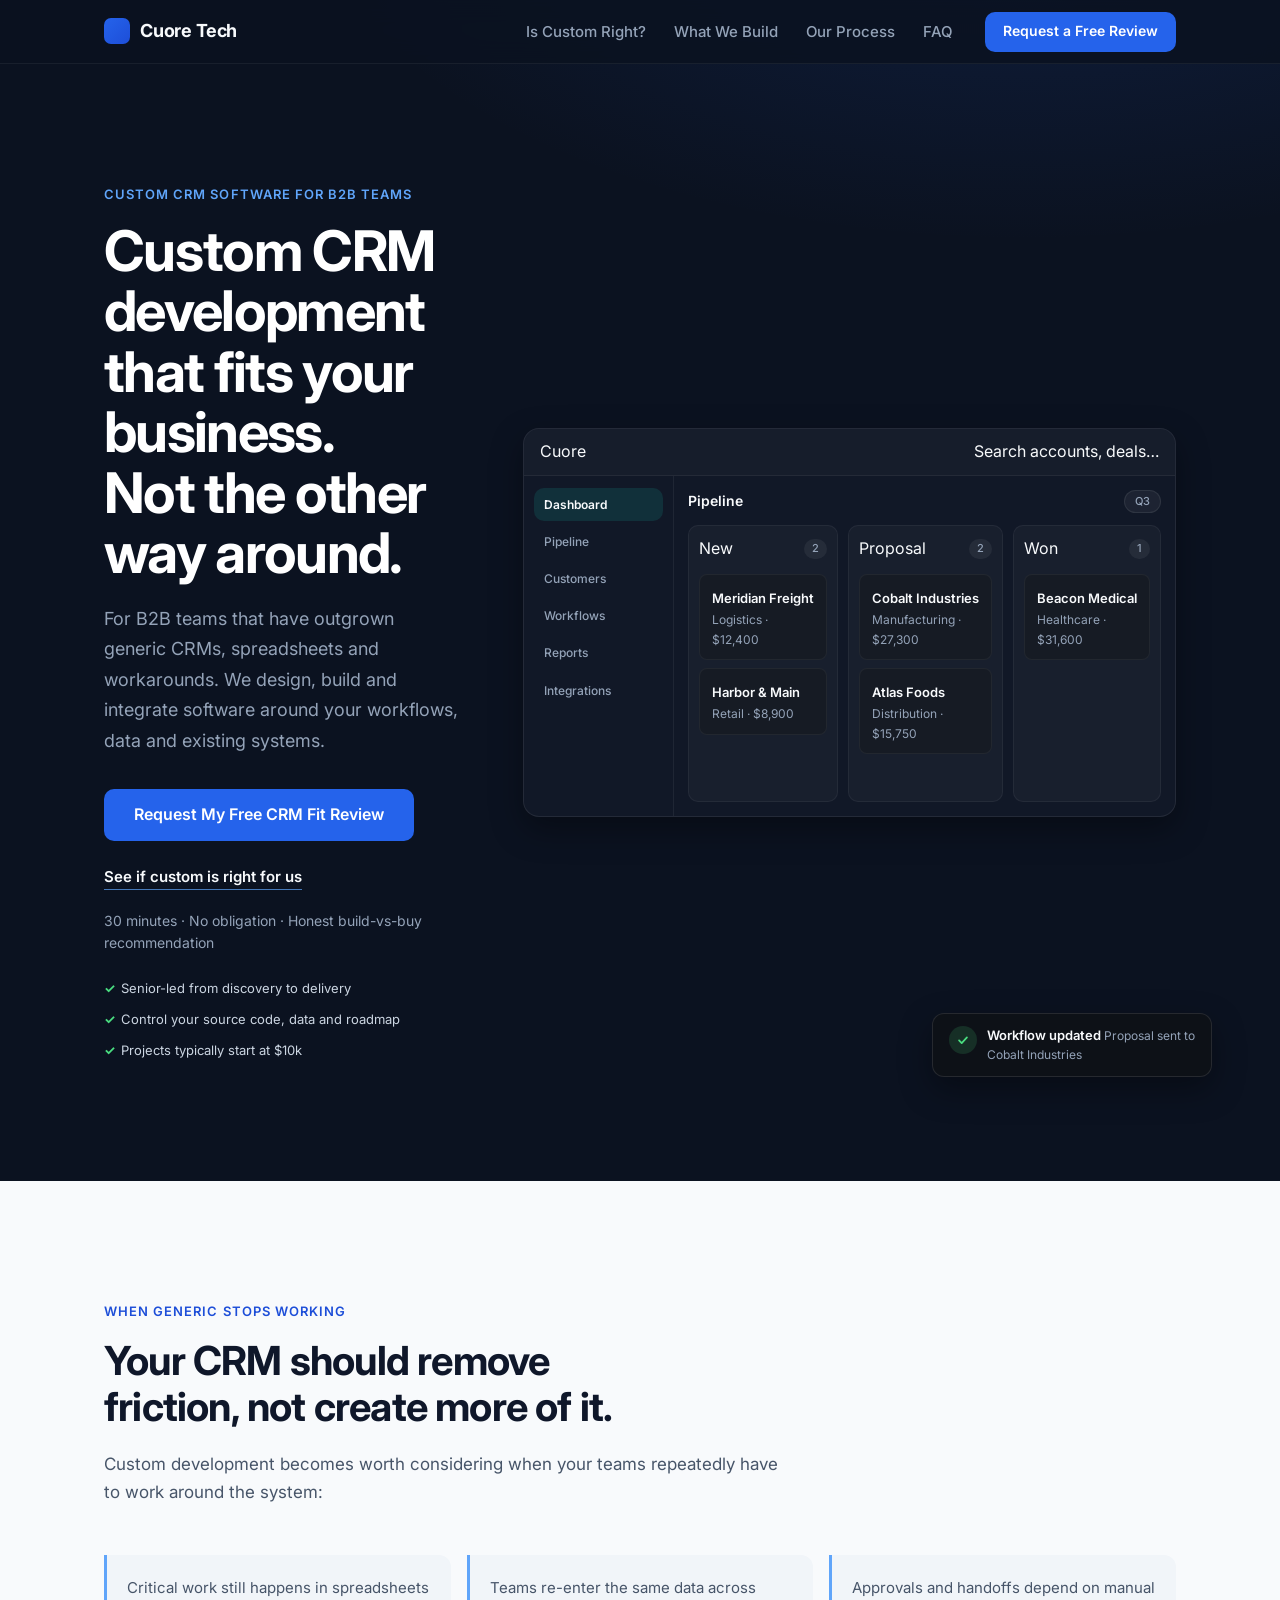
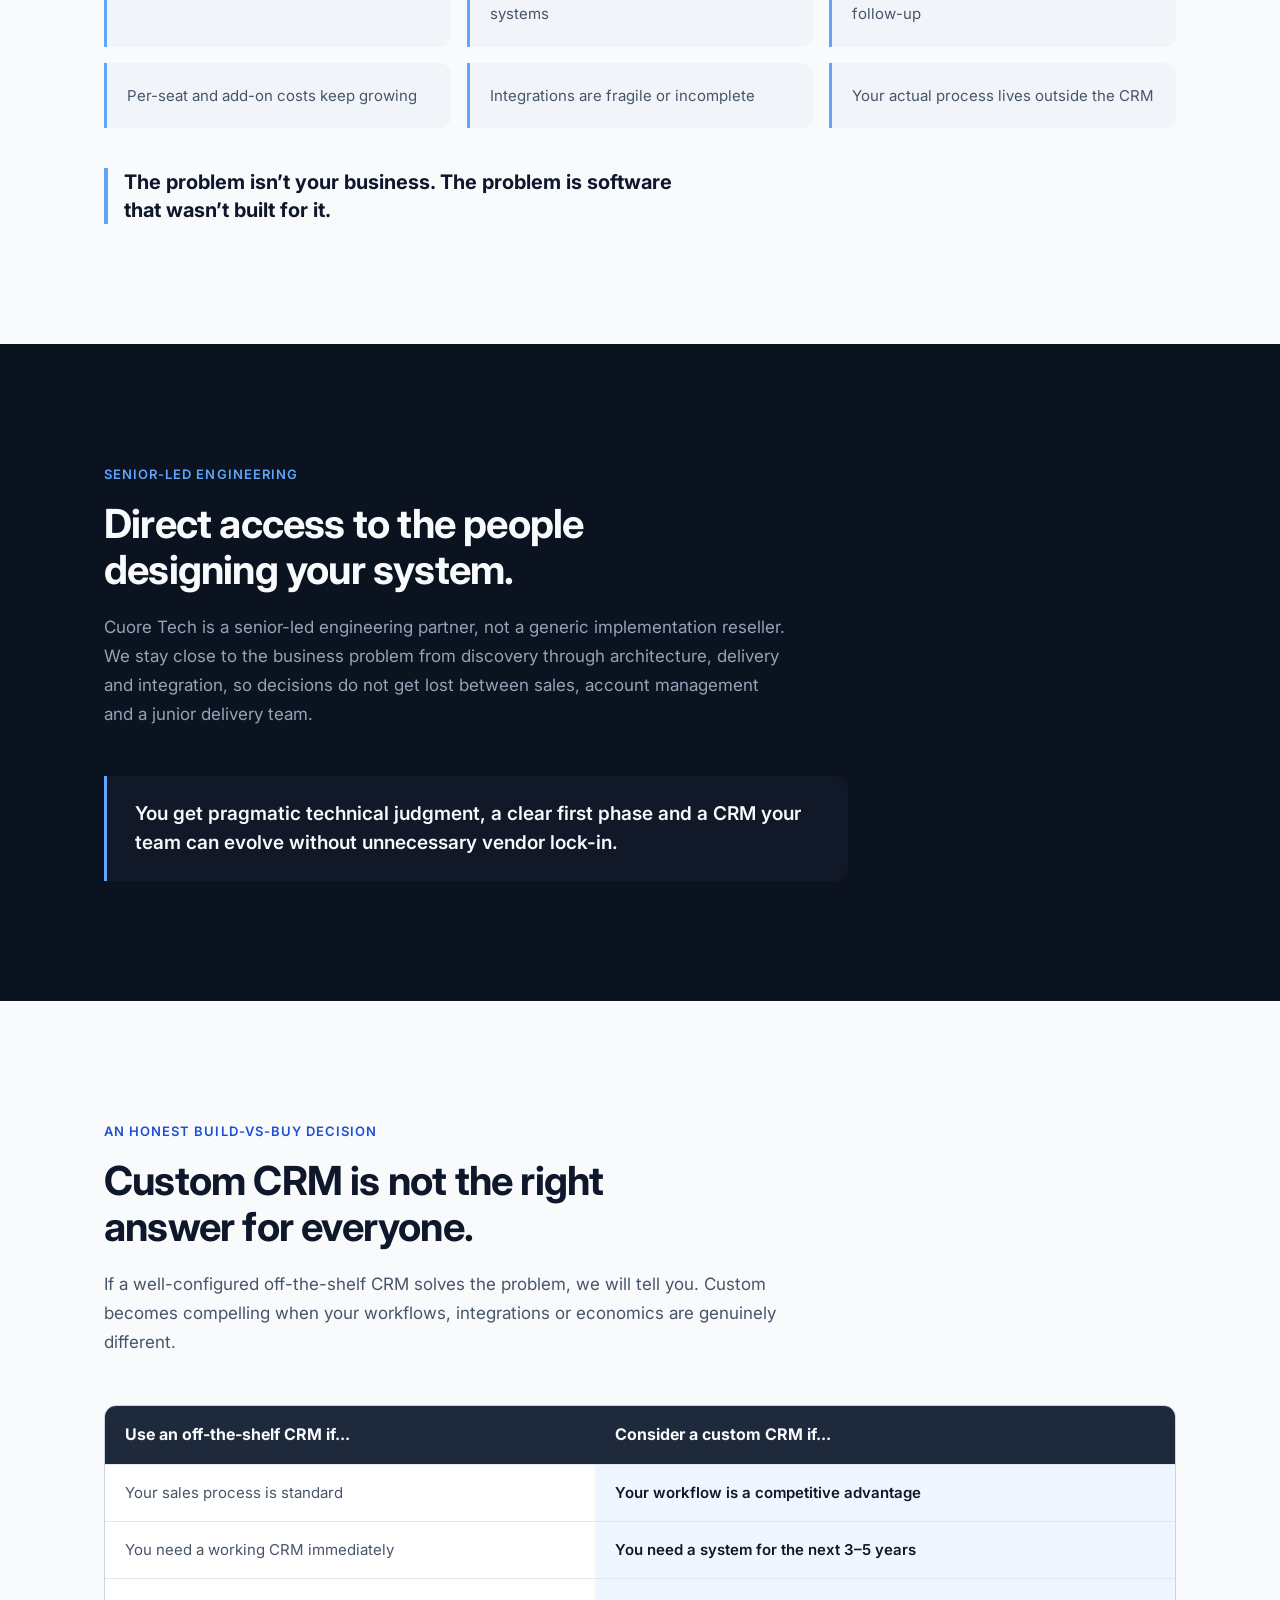
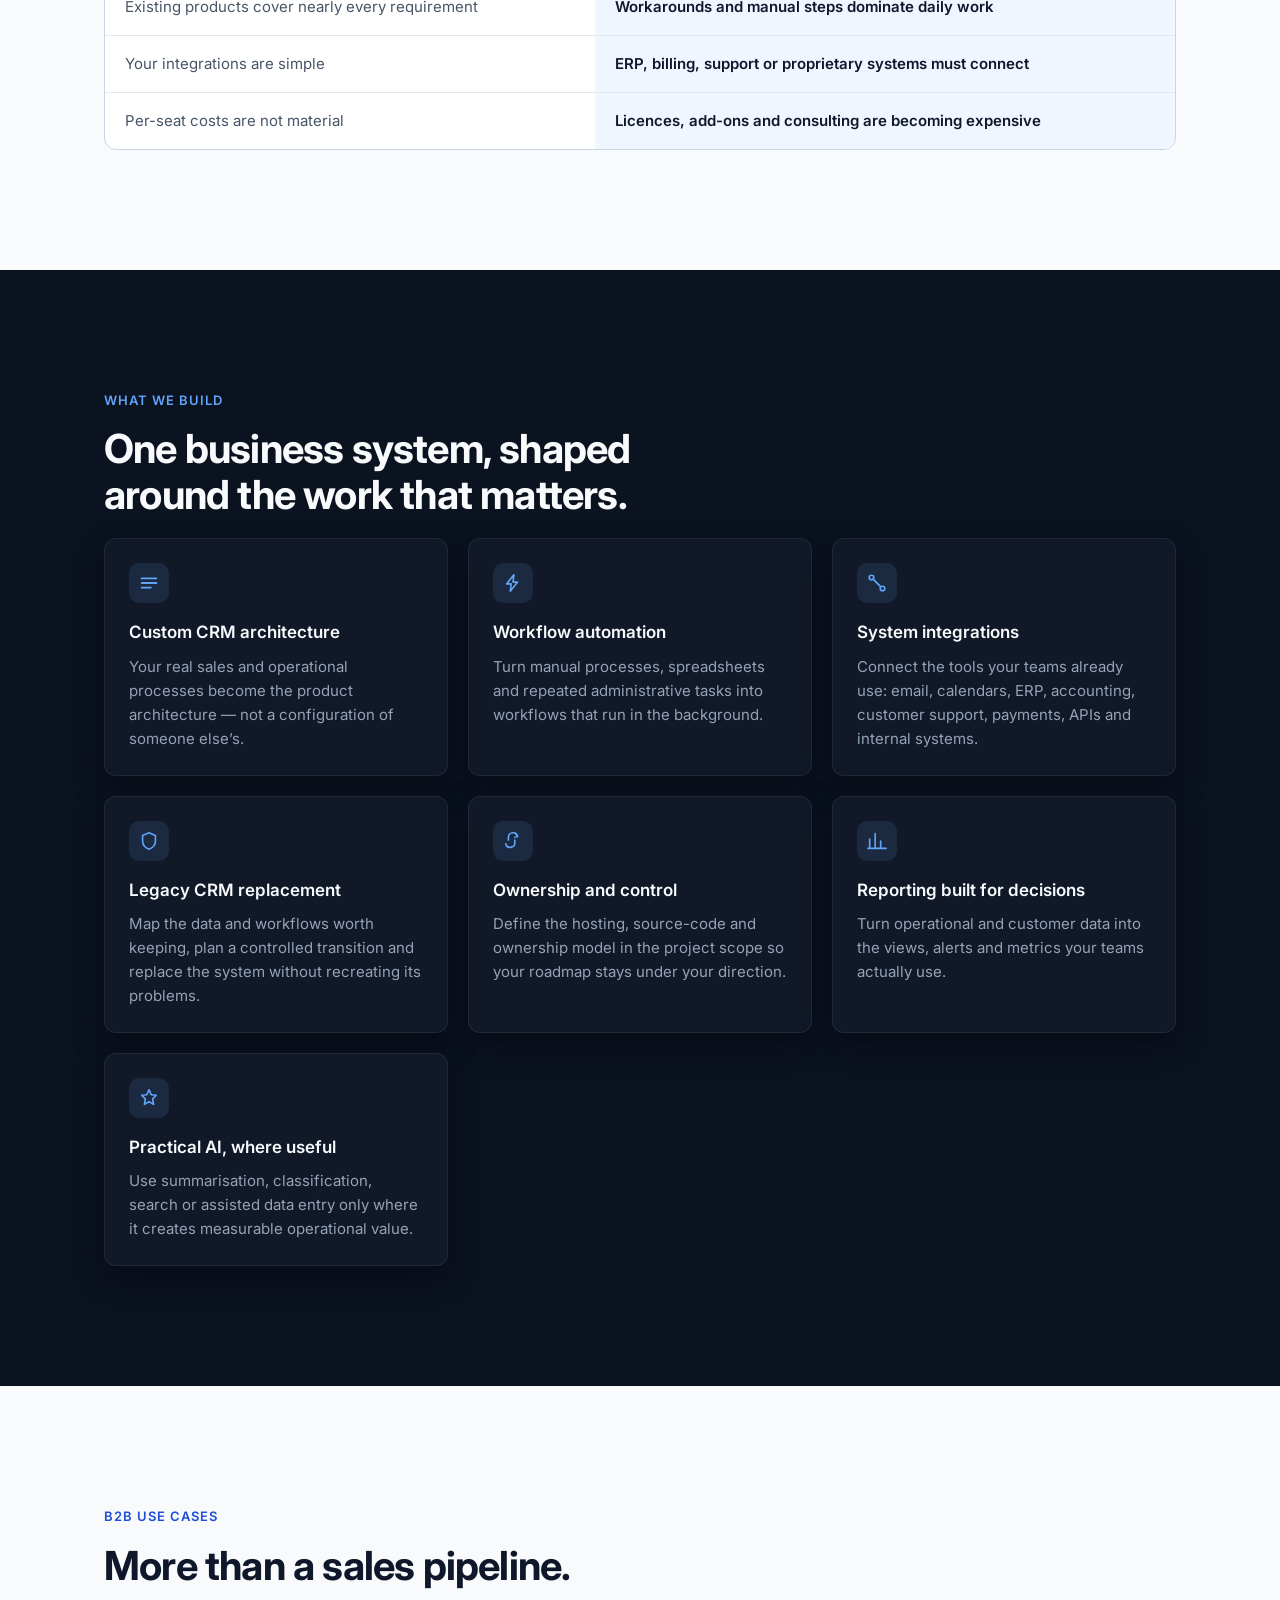
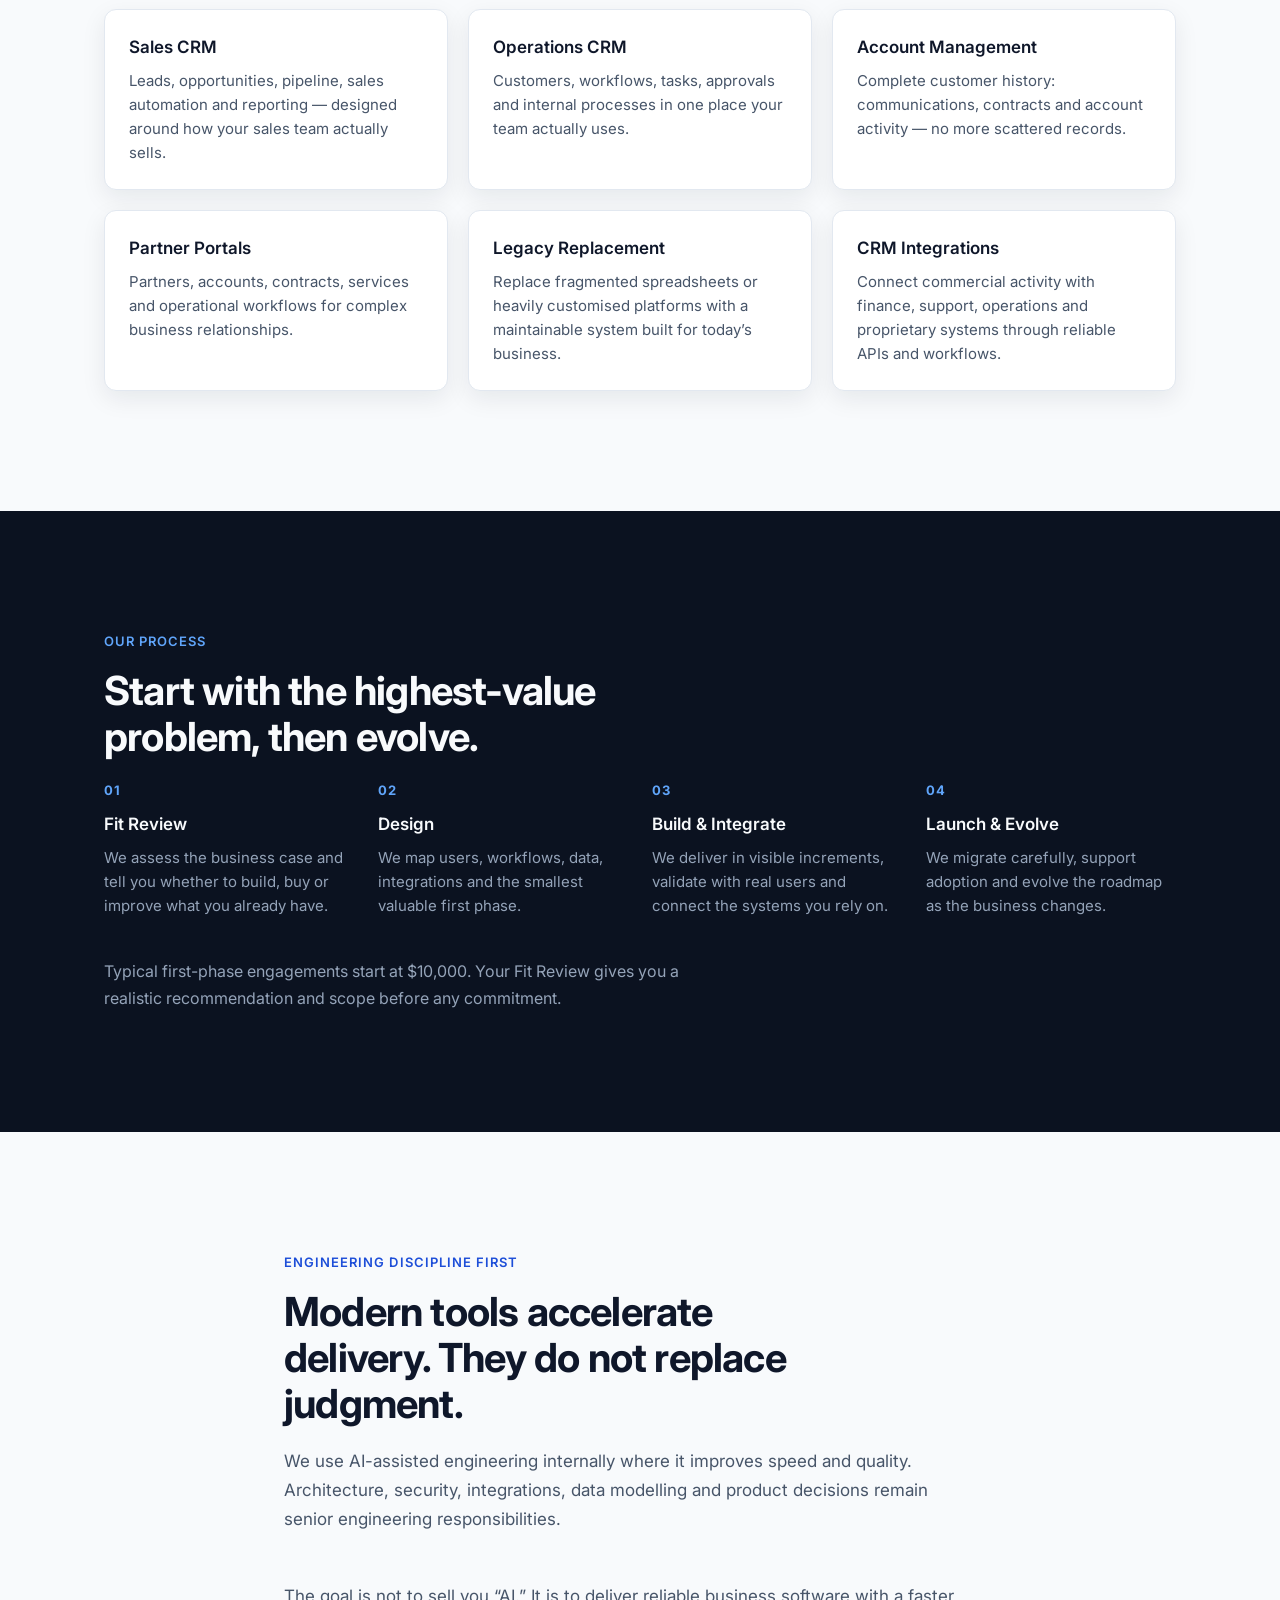
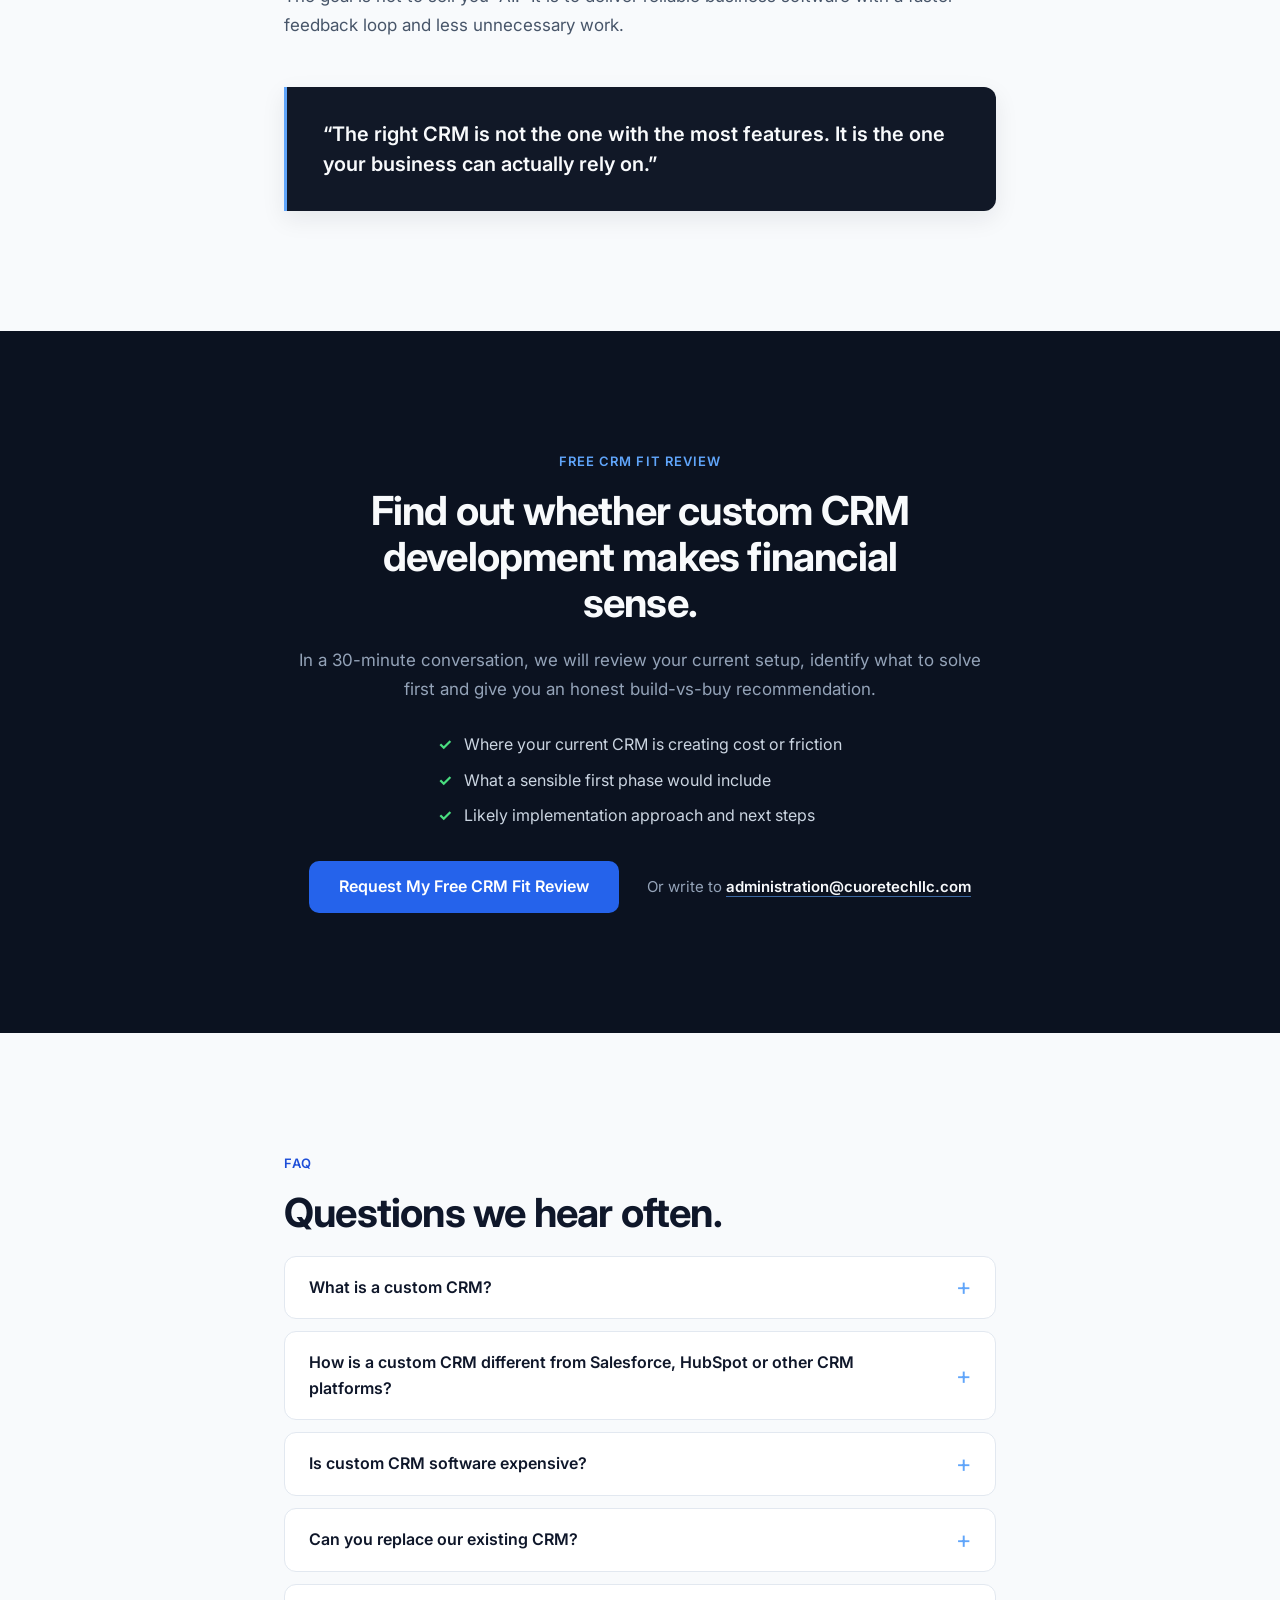
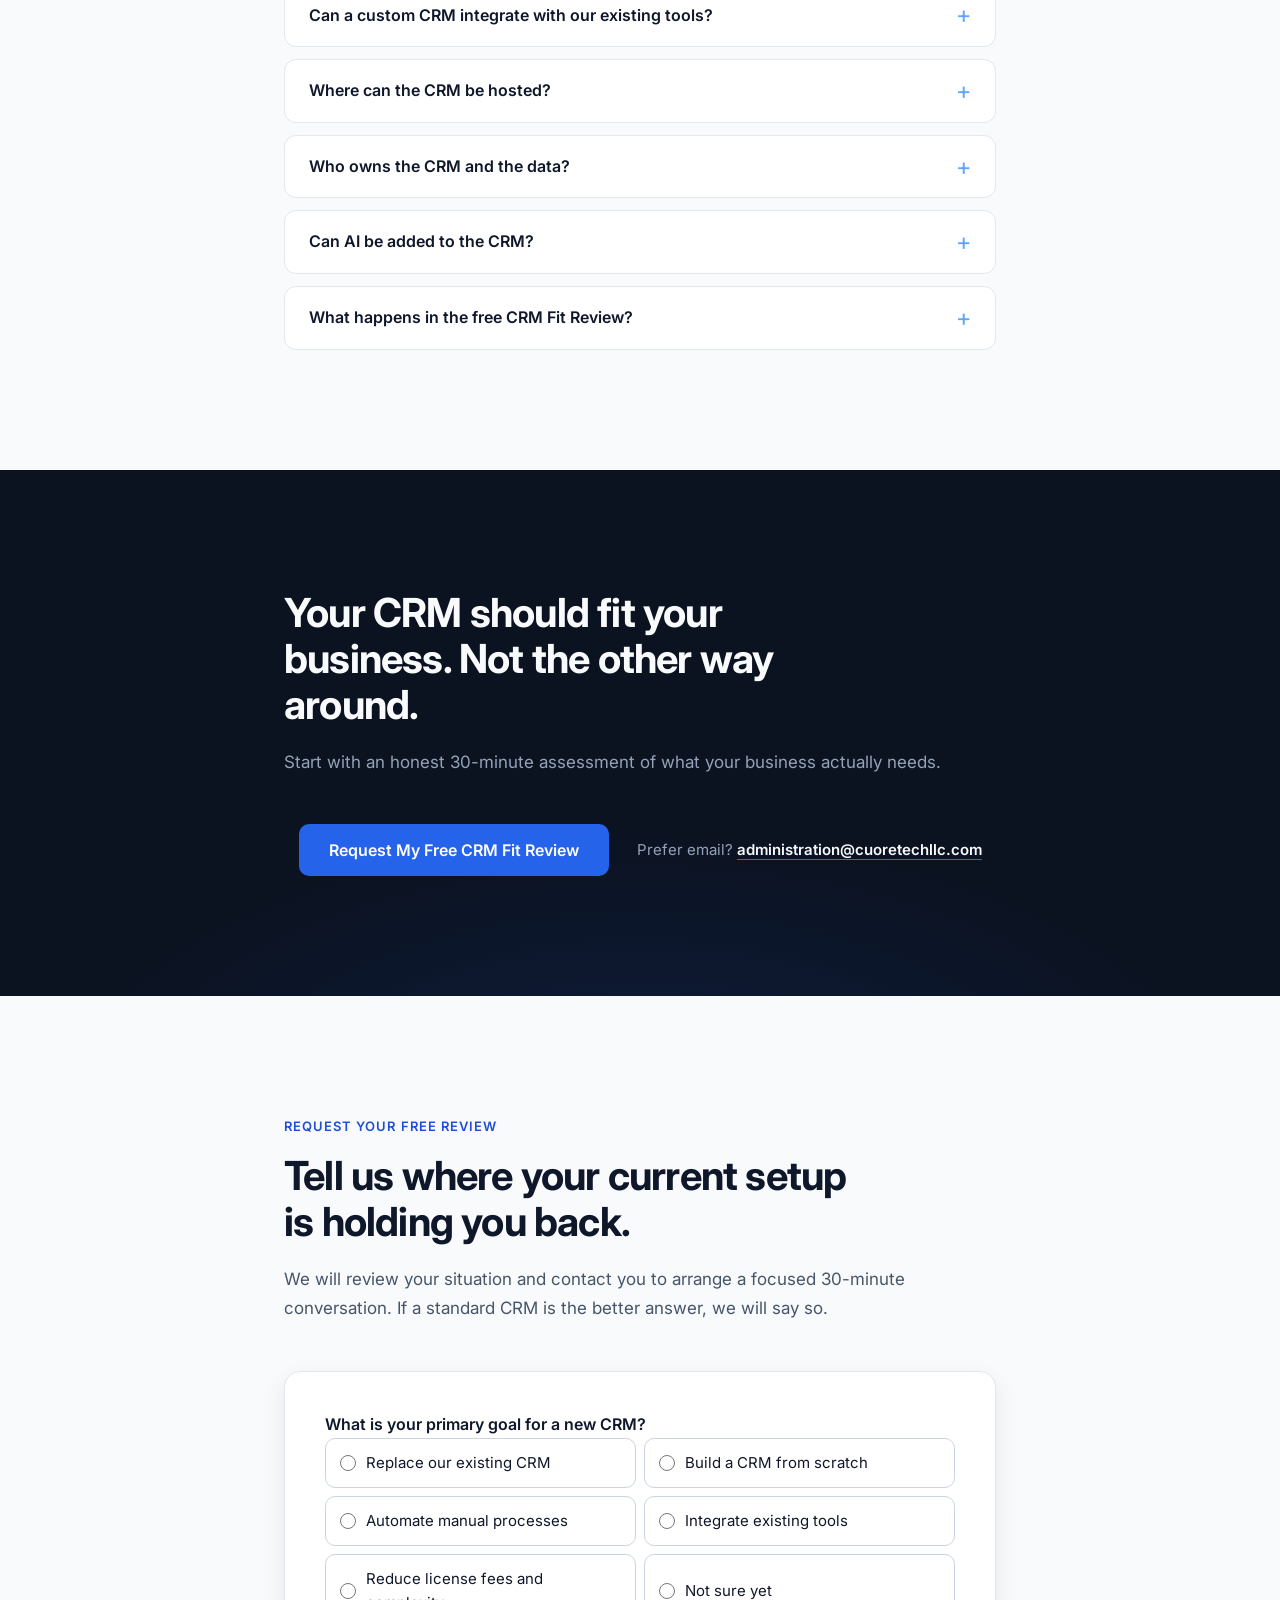
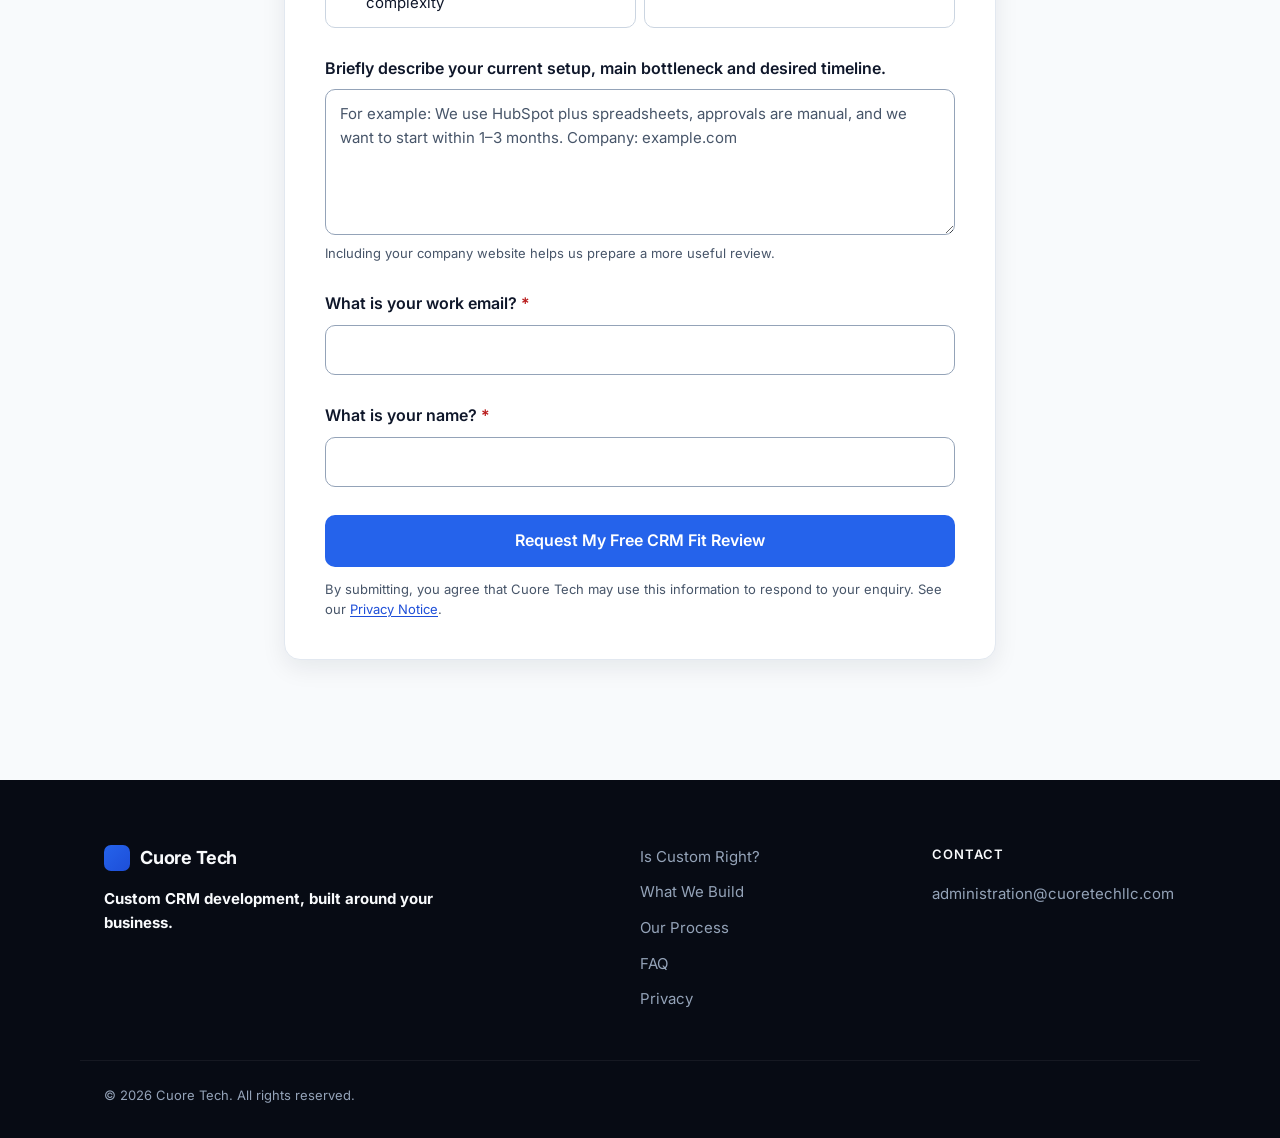
==== commit 9f1c7622: "New changes and aproach" ====
--- a/index.html
+++ b/index.html
@@ -3,22 +3,22 @@
 <head>
   <meta charset="UTF-8">
   <meta name="viewport" content="width=device-width, initial-scale=1.0">
-  <title>Custom CRM Development | Cuore Tech</title>
-  <meta name="description" content="Cuore Tech builds custom CRM software around your business workflows. Reduce complexity, avoid vendor lock-in and own your CRM, data and roadmap.">
+  <title>Custom CRM Development for B2B Teams | Cuore Tech</title>
+  <meta name="description" content="Senior-led custom CRM development for B2B teams. Replace workarounds, integrate your systems and own your software, data and roadmap.">
   <link rel="canonical" href="https://cuoretechllc.com/">
-  <meta name="theme-color" content="#0A0C10">
-  <link rel="icon" href="data:image/svg+xml,%3Csvg xmlns='http://www.w3.org/2000/svg' viewBox='0 0 32 32'%3E%3Crect width='32' height='32' rx='7' fill='%23E5484D'/%3E%3Ctext x='16' y='22' font-family='Arial,sans-serif' font-size='18' font-weight='700' fill='%23fff' text-anchor='middle'%3EC%3C/text%3E%3C/svg%3E">
+  <meta name="theme-color" content="#0B1220">
+  <link rel="icon" href="data:image/svg+xml,%3Csvg xmlns='http://www.w3.org/2000/svg' viewBox='0 0 32 32'%3E%3Crect width='32' height='32' rx='7' fill='%232563EB'/%3E%3Ctext x='16' y='22' font-family='Arial,sans-serif' font-size='18' font-weight='700' fill='%23fff' text-anchor='middle'%3EC%3C/text%3E%3C/svg%3E">
 
   <!-- Open Graph -->
   <meta property="og:type" content="website">
   <meta property="og:site_name" content="Cuore Tech">
-  <meta property="og:title" content="Custom CRM Development | Cuore Tech">
-  <meta property="og:description" content="We build custom CRM platforms around your workflows — using AI-assisted engineering to deliver faster, eliminate unnecessary complexity and keep you in control of your software and data.">
+  <meta property="og:title" content="Custom CRM Development for B2B Teams | Cuore Tech">
+  <meta property="og:description" content="Your CRM should fit your business. Senior-led custom CRM design, development, integration and legacy replacement.">
   <meta property="og:url" content="https://cuoretechllc.com/">
   <!-- Twitter -->
   <meta name="twitter:card" content="summary">
-  <meta name="twitter:title" content="Custom CRM Development | Cuore Tech">
-  <meta name="twitter:description" content="We build custom CRM platforms around your workflows — using AI-assisted engineering to deliver faster, eliminate unnecessary complexity and keep you in control of your software and data.">
+  <meta name="twitter:title" content="Custom CRM Development for B2B Teams | Cuore Tech">
+  <meta name="twitter:description" content="Your CRM should fit your business. Senior-led custom CRM design, development, integration and legacy replacement.">
 
   <!-- Google Fonts: Inter (only external request) -->
   <link rel="preconnect" href="https://fonts.googleapis.com">
@@ -48,7 +48,8 @@
         "url": "https://cuoretechllc.com/",
         "email": "administration@cuoretechllc.com",
         "areaServed": "Worldwide",
-        "description": "Custom CRM software development: we build CRM platforms around your business workflows, using AI-assisted engineering to deliver faster and keep you in control of your software and data.",
+        "description": "Senior-led custom CRM software development for B2B teams. Cuore Tech designs, builds, integrates and replaces CRM platforms around real business workflows.",
+        "priceRange": "Projects typically start at USD 10,000",
         "hasOfferCatalog": {
           "@type": "OfferCatalog",
           "name": "CRM services",
@@ -56,7 +57,7 @@
             { "@type": "Offer", "itemOffered": { "@type": "Service", "name": "Custom CRM development" } },
             { "@type": "Offer", "itemOffered": { "@type": "Service", "name": "CRM migration and legacy replacement" } },
             { "@type": "Offer", "itemOffered": { "@type": "Service", "name": "CRM integrations and business process automation" } },
-            { "@type": "Offer", "itemOffered": { "@type": "Service", "name": "AI-assisted CRM workflows" } }
+            { "@type": "Offer", "itemOffered": { "@type": "Service", "name": "CRM fit review and build-vs-buy assessment" } }
           ]
         }
       },
@@ -91,7 +92,7 @@
             "name": "Is custom CRM software expensive?",
             "acceptedAnswer": {
               "@type": "Answer",
-              "text": "Scope determines cost, and AI-assisted development has significantly improved the economics of custom business software. Instead of stacking per-seat licenses, configuration consultants and unused modules, you invest in the platform your business actually needs — and you own it."
+              "text": "Scope determines cost. Cuore Tech projects typically start at USD 10,000, with the first phase focused on the highest-value workflows and integrations. The CRM Fit Review provides an honest build-vs-buy recommendation before any commitment."
             }
           },
           {
@@ -132,6 +133,14 @@
             "acceptedAnswer": {
               "@type": "Answer",
               "text": "Where it creates actual business value. Practical examples include automated data entry, activity summarization, lead classification, natural-language search over your customer data and workflow automation — not a chatbot for its own sake."
+            }
+          },
+          {
+            "@type": "Question",
+            "name": "What happens in the free CRM Fit Review?",
+            "acceptedAnswer": {
+              "@type": "Answer",
+              "text": "We spend 30 minutes understanding your current system, bottlenecks, integrations and goals. You receive an honest build-vs-buy recommendation, what we would solve first and the likely implementation approach. There is no obligation to proceed."
             }
           }
         ]
@@ -155,13 +164,12 @@
 
       <nav class="site-nav" id="site-nav" aria-label="Primary">
         <ul class="nav-list">
-          <li><a class="nav-link" href="#why-custom">Why Custom</a></li>
-          <li><a class="nav-link" href="#comparison">Comparison</a></li>
-          <li><a class="nav-link" href="#how-it-works">How It Works</a></li>
+          <li><a class="nav-link" href="#fit">Is Custom Right?</a></li>
+          <li><a class="nav-link" href="#services">What We Build</a></li>
+          <li><a class="nav-link" href="#how-it-works">Our Process</a></li>
           <li><a class="nav-link" href="#faq">FAQ</a></li>
         </ul>
-        <!-- TODO: replace href with the real Google Form URL (or set SITE_CONFIG.formUrl in js/main.js) -->
-        <a class="btn btn-primary nav-cta" href="GOOGLE_FORM_URL" data-cta-form data-cta-section="nav">Build My CRM</a>
+        <a class="btn btn-primary nav-cta" href="#contact" data-cta-form data-cta-section="nav">Request a Free Review</a>
       </nav>
 
       <button class="nav-toggle" type="button" aria-expanded="false" aria-controls="site-nav" aria-label="Open menu">
@@ -179,15 +187,19 @@
     <section class="section section-dark hero" id="hero" aria-labelledby="hero-heading">
       <div class="container hero-inner">
         <div class="hero-copy">
-          <p class="eyebrow" data-reveal>Custom CRM Development</p>
-          <h1 id="hero-heading" class="hero-title" data-reveal>Your business shouldn&rsquo;t adapt to your CRM.</h1>
-          <p class="hero-sub" data-reveal>We build custom CRM platforms around your workflows — using AI-assisted engineering to deliver faster, eliminate unnecessary complexity and keep you in control of your software and data.</p>
+          <p class="eyebrow" data-reveal>Custom CRM software for B2B teams</p>
+          <h1 id="hero-heading" class="hero-title" data-reveal>Custom CRM development that fits your business.<br />Not the other way around.</h1>
+          <p class="hero-sub" data-reveal>For B2B teams that have outgrown generic CRMs, spreadsheets and workarounds. We design, build and integrate software around your workflows, data and existing systems.</p>
           <div class="hero-actions" data-reveal>
-            <!-- TODO: replace href with the real Google Form URL (or set SITE_CONFIG.formUrl in js/main.js) -->
-            <a class="btn btn-primary btn-lg" href="GOOGLE_FORM_URL" data-cta-form data-cta-section="hero">Build My CRM</a>
-            <a class="hero-email" href="mailto:administration@cuoretechllc.com" data-cta-email data-cta-section="hero">Or email us at <strong>administration@cuoretechllc.com</strong></a>
-          </div>
-          <p class="hero-micro" data-reveal>Tell us how your business works. We&rsquo;ll show you how your CRM should work.</p>
+            <a class="btn btn-primary btn-lg" href="#contact" data-cta-form data-cta-section="hero">Request My Free CRM Fit Review</a>
+            <a class="hero-link" href="#fit">See if custom is right for us</a>
+          </div>
+          <p class="hero-micro" data-reveal>30 minutes &middot; No obligation &middot; Honest build-vs-buy recommendation</p>
+          <ul class="hero-trust" data-reveal aria-label="Why work with Cuore Tech">
+            <li>Senior-led from discovery to delivery</li>
+            <li>Control your source code, data and roadmap</li>
+            <li>Projects typically start at $10k</li>
+          </ul>
         </div>
 
         <div class="hero-visual" data-reveal>
@@ -260,53 +272,51 @@
     <!-- 2. PROBLEM -->
     <section class="section section-light" id="problem" aria-labelledby="problem-heading">
       <div class="container">
-        <p class="eyebrow" data-reveal>The Problem</p>
-        <h2 id="problem-heading" class="section-heading" data-reveal>You&rsquo;re probably paying for a CRM that&rsquo;s more complicated than your business.</h2>
-        <p class="section-lead" data-reveal>Companies buy large CRM platforms. Then they:</p>
+        <p class="eyebrow" data-reveal>When generic stops working</p>
+        <h2 id="problem-heading" class="section-heading" data-reveal>Your CRM should remove friction, not create more of it.</h2>
+        <p class="section-lead" data-reveal>Custom development becomes worth considering when your teams repeatedly have to work around the system:</p>
         <ul class="problem-list">
-          <li class="problem-card" data-reveal><span class="problem-item">Pay consultants to configure it</span></li>
-          <li class="problem-card" data-reveal><span class="problem-item">Change their workflows to fit it</span></li>
-          <li class="problem-card" data-reveal><span class="problem-item">Buy extra modules nobody uses</span></li>
-          <li class="problem-card" data-reveal><span class="problem-item">Pay per user, forever</span></li>
-          <li class="problem-card" data-reveal><span class="problem-item">Build workarounds in spreadsheets</span></li>
-          <li class="problem-card" data-reveal><span class="problem-item">Keep the real process outside the CRM anyway</span></li>
+          <li class="problem-card" data-reveal><span class="problem-item">Critical work still happens in spreadsheets</span></li>
+          <li class="problem-card" data-reveal><span class="problem-item">Teams re-enter the same data across systems</span></li>
+          <li class="problem-card" data-reveal><span class="problem-item">Approvals and handoffs depend on manual follow-up</span></li>
+          <li class="problem-card" data-reveal><span class="problem-item">Per-seat and add-on costs keep growing</span></li>
+          <li class="problem-card" data-reveal><span class="problem-item">Integrations are fragile or incomplete</span></li>
+          <li class="problem-card" data-reveal><span class="problem-item">Your actual process lives outside the CRM</span></li>
         </ul>
         <p class="problem-closer" data-reveal>The problem isn&rsquo;t your business. The problem is software that wasn&rsquo;t built for it.</p>
       </div>
     </section>
 
-    <!-- 3. WHY CUSTOM NOW -->
+    <!-- 3. DELIVERY MODEL -->
     <section class="section section-dark" id="why-custom" aria-labelledby="why-custom-heading">
       <div class="container">
-        <p class="eyebrow" data-reveal>Why Now</p>
-        <h2 id="why-custom-heading" class="section-heading" data-reveal>AI changed the economics of custom software.</h2>
-        <p class="section-lead" data-reveal>Custom business software used to be slow and expensive to build. AI-assisted engineering changes that. Cuore Tech uses modern AI tooling to deliver custom CRM software faster — with the quality, architecture and integrations your company actually needs.</p>
-        <p class="key-line" data-reveal>The result: custom software that fits your business, at a fraction of traditional timelines.</p>
+        <p class="eyebrow" data-reveal>Senior-led engineering</p>
+        <h2 id="why-custom-heading" class="section-heading" data-reveal>Direct access to the people designing your system.</h2>
+        <p class="section-lead" data-reveal>Cuore Tech is a senior-led engineering partner, not a generic implementation reseller. We stay close to the business problem from discovery through architecture, delivery and integration, so decisions do not get lost between sales, account management and a junior delivery team.</p>
+        <p class="key-line" data-reveal>You get pragmatic technical judgment, a clear first phase and a CRM your team can evolve without unnecessary vendor lock-in.</p>
       </div>
     </section>
 
     <!-- 4. COMPARISON -->
-    <section class="section section-light" id="comparison" aria-labelledby="comparison-heading">
+    <section class="section section-light" id="fit" aria-labelledby="comparison-heading">
       <div class="container">
-        <p class="eyebrow" data-reveal>Comparison</p>
-        <h2 id="comparison-heading" class="section-heading" data-reveal>Custom CRM vs. traditional CRM</h2>
+        <p class="eyebrow" data-reveal>An honest build-vs-buy decision</p>
+        <h2 id="comparison-heading" class="section-heading" data-reveal>Custom CRM is not the right answer for everyone.</h2>
+        <p class="section-lead" data-reveal>If a well-configured off-the-shelf CRM solves the problem, we will tell you. Custom becomes compelling when your workflows, integrations or economics are genuinely different.</p>
         <div class="table-wrap" data-reveal>
           <table class="compare-table">
             <thead>
               <tr>
-                <th scope="col">Traditional SaaS CRM</th>
-                <th scope="col">Cuore Tech Custom CRM</th>
+                <th scope="col">Use an off-the-shelf CRM if...</th>
+                <th scope="col">Consider a custom CRM if...</th>
               </tr>
             </thead>
             <tbody>
-              <tr><td data-label="Traditional SaaS CRM">You adapt your process</td><td class="cuore-col" data-label="Cuore Tech Custom CRM">CRM adapts to your process</td></tr>
-              <tr><td data-label="Traditional SaaS CRM">Per-seat pricing</td><td class="cuore-col" data-label="Cuore Tech Custom CRM">No inherent per-seat pricing</td></tr>
-              <tr><td data-label="Traditional SaaS CRM">Vendor ecosystem</td><td class="cuore-col" data-label="Cuore Tech Custom CRM">Technology freedom</td></tr>
-              <tr><td data-label="Traditional SaaS CRM">Generic workflows</td><td class="cuore-col" data-label="Cuore Tech Custom CRM">Your workflows</td></tr>
-              <tr><td data-label="Traditional SaaS CRM">Feature overload</td><td class="cuore-col" data-label="Cuore Tech Custom CRM">Only what matters</td></tr>
-              <tr><td data-label="Traditional SaaS CRM">Vendor roadmap</td><td class="cuore-col" data-label="Cuore Tech Custom CRM">Your roadmap</td></tr>
-              <tr><td data-label="Traditional SaaS CRM">Limited customization</td><td class="cuore-col" data-label="Cuore Tech Custom CRM">Built specifically for you</td></tr>
-              <tr><td data-label="Traditional SaaS CRM">Platform lock-in</td><td class="cuore-col" data-label="Cuore Tech Custom CRM">Ownership and control</td></tr>
+              <tr><td data-label="Off-the-shelf is a fit">Your sales process is standard</td><td class="cuore-col" data-label="Custom may be a fit">Your workflow is a competitive advantage</td></tr>
+              <tr><td data-label="Off-the-shelf is a fit">You need a working CRM immediately</td><td class="cuore-col" data-label="Custom may be a fit">You need a system for the next 3&ndash;5 years</td></tr>
+              <tr><td data-label="Off-the-shelf is a fit">Existing products cover nearly every requirement</td><td class="cuore-col" data-label="Custom may be a fit">Workarounds and manual steps dominate daily work</td></tr>
+              <tr><td data-label="Off-the-shelf is a fit">Your integrations are simple</td><td class="cuore-col" data-label="Custom may be a fit">ERP, billing, support or proprietary systems must connect</td></tr>
+              <tr><td data-label="Off-the-shelf is a fit">Per-seat costs are not material</td><td class="cuore-col" data-label="Custom may be a fit">Licences, add-ons and consulting are becoming expensive</td></tr>
             </tbody>
           </table>
         </div>
@@ -314,59 +324,59 @@
     </section>
 
     <!-- 5. BENEFITS -->
-    <section class="section section-dark" id="benefits" aria-labelledby="benefits-heading">
+    <section class="section section-dark" id="services" aria-labelledby="benefits-heading">
       <div class="container">
-        <p class="eyebrow" data-reveal>Benefits</p>
-        <h2 id="benefits-heading" class="section-heading" data-reveal>Built around your workflows. Not around a vendor&rsquo;s limitations.</h2>
+        <p class="eyebrow" data-reveal>What we build</p>
+        <h2 id="benefits-heading" class="section-heading" data-reveal>One business system, shaped around the work that matters.</h2>
         <div class="card-grid benefits-grid">
           <article class="card card-dark" data-reveal>
             <span class="card-icon" aria-hidden="true">
-              <svg viewBox="0 0 24 24" width="22" height="22" fill="none"><path d="M4 7h16M4 12h16M4 17h10" stroke="#E5484D" stroke-width="2" stroke-linecap="round"/></svg>
-            </span>
-            <h3 class="card-title">Built around your workflows</h3>
+              <svg viewBox="0 0 24 24" width="22" height="22" fill="none"><path d="M4 7h16M4 12h16M4 17h10" stroke="#60A5FA" stroke-width="2" stroke-linecap="round"/></svg>
+            </span>
+            <h3 class="card-title">Custom CRM architecture</h3>
             <p class="card-text">Your real sales and operational processes become the product architecture — not a configuration of someone else&rsquo;s.</p>
           </article>
           <article class="card card-dark" data-reveal>
             <span class="card-icon" aria-hidden="true">
-              <svg viewBox="0 0 24 24" width="22" height="22" fill="none"><path d="M13 3L5 13h5l-1 8 8-10h-5l1-8z" stroke="#E5484D" stroke-width="1.8" stroke-linejoin="round"/></svg>
-            </span>
-            <h3 class="card-title">Automate repetitive work</h3>
+              <svg viewBox="0 0 24 24" width="22" height="22" fill="none"><path d="M13 3L5 13h5l-1 8 8-10h-5l1-8z" stroke="#60A5FA" stroke-width="1.8" stroke-linejoin="round"/></svg>
+            </span>
+            <h3 class="card-title">Workflow automation</h3>
             <p class="card-text">Turn manual processes, spreadsheets and repeated administrative tasks into workflows that run in the background.</p>
           </article>
           <article class="card card-dark" data-reveal>
             <span class="card-icon" aria-hidden="true">
-              <svg viewBox="0 0 24 24" width="22" height="22" fill="none"><circle cx="6" cy="6" r="2.5" stroke="#E5484D" stroke-width="1.8"/><circle cx="18" cy="18" r="2.5" stroke="#E5484D" stroke-width="1.8"/><path d="M8 8l8 8" stroke="#E5484D" stroke-width="1.8" stroke-linecap="round"/></svg>
-            </span>
-            <h3 class="card-title">Integrate your stack</h3>
+              <svg viewBox="0 0 24 24" width="22" height="22" fill="none"><circle cx="6" cy="6" r="2.5" stroke="#60A5FA" stroke-width="1.8"/><circle cx="18" cy="18" r="2.5" stroke="#60A5FA" stroke-width="1.8"/><path d="M8 8l8 8" stroke="#60A5FA" stroke-width="1.8" stroke-linecap="round"/></svg>
+            </span>
+            <h3 class="card-title">System integrations</h3>
             <p class="card-text">Connect the tools your teams already use: email, calendars, ERP, accounting, customer support, payments, APIs and internal systems.</p>
           </article>
           <article class="card card-dark" data-reveal>
             <span class="card-icon" aria-hidden="true">
-              <svg viewBox="0 0 24 24" width="22" height="22" fill="none"><path d="M12 3l7 3v6c0 4.5-3 7.5-7 9-4-1.5-7-4.5-7-9V6l7-3z" stroke="#E5484D" stroke-width="1.8" stroke-linejoin="round"/></svg>
-            </span>
-            <h3 class="card-title">Own your data</h3>
-            <p class="card-text">Keep control over where and how your business information is stored and used.</p>
+              <svg viewBox="0 0 24 24" width="22" height="22" fill="none"><path d="M12 3l7 3v6c0 4.5-3 7.5-7 9-4-1.5-7-4.5-7-9V6l7-3z" stroke="#60A5FA" stroke-width="1.8" stroke-linejoin="round"/></svg>
+            </span>
+            <h3 class="card-title">Legacy CRM replacement</h3>
+            <p class="card-text">Map the data and workflows worth keeping, plan a controlled transition and replace the system without recreating its problems.</p>
           </article>
           <article class="card card-dark" data-reveal>
             <span class="card-icon" aria-hidden="true">
-              <svg viewBox="0 0 24 24" width="22" height="22" fill="none"><path d="M7 11V8a5 5 0 019.9-1" stroke="#E5484D" stroke-width="1.8" stroke-linecap="round"/><path d="M14 11v3a5 5 0 01-9.9 1" stroke="#E5484D" stroke-width="1.8" stroke-linecap="round"/><path d="M15 4l2 3-3 1" stroke="#E5484D" stroke-width="1.8" stroke-linecap="round" stroke-linejoin="round"/></svg>
-            </span>
-            <h3 class="card-title">No vendor lock-in</h3>
-            <p class="card-text">Your business should not depend forever on a single SaaS provider&rsquo;s pricing, ecosystem or limitations.</p>
+              <svg viewBox="0 0 24 24" width="22" height="22" fill="none"><path d="M7 11V8a5 5 0 019.9-1" stroke="#60A5FA" stroke-width="1.8" stroke-linecap="round"/><path d="M14 11v3a5 5 0 01-9.9 1" stroke="#60A5FA" stroke-width="1.8" stroke-linecap="round"/><path d="M15 4l2 3-3 1" stroke="#60A5FA" stroke-width="1.8" stroke-linecap="round" stroke-linejoin="round"/></svg>
+            </span>
+            <h3 class="card-title">Ownership and control</h3>
+            <p class="card-text">Define the hosting, source-code and ownership model in the project scope so your roadmap stays under your direction.</p>
           </article>
           <article class="card card-dark" data-reveal>
             <span class="card-icon" aria-hidden="true">
-              <svg viewBox="0 0 24 24" width="22" height="22" fill="none"><path d="M4 20V10M10 20V4M16 20v-8M22 20H2" stroke="#E5484D" stroke-width="1.8" stroke-linecap="round"/></svg>
-            </span>
-            <h3 class="card-title">Scale without seat penalties</h3>
-            <p class="card-text">Growing your team shouldn&rsquo;t mean paying another per-employee software tax.</p>
-          </article>
-          <article class="card card-dark" data-reveal>
+              <svg viewBox="0 0 24 24" width="22" height="22" fill="none"><path d="M4 20V10M10 20V4M16 20v-8M22 20H2" stroke="#60A5FA" stroke-width="1.8" stroke-linecap="round"/></svg>
+            </span>
+            <h3 class="card-title">Reporting built for decisions</h3>
+            <p class="card-text">Turn operational and customer data into the views, alerts and metrics your teams actually use.</p>
+          </article>
+          <article class="card card-dark card-ai" data-reveal>
             <span class="card-icon" aria-hidden="true">
-              <svg viewBox="0 0 24 24" width="22" height="22" fill="none"><path d="M12 3l2.5 5.5L20 9l-4 4 1 6-5-3-5 3 1-6-4-4 5.5-.5L12 3z" stroke="#E5484D" stroke-width="1.8" stroke-linejoin="round"/></svg>
-            </span>
-            <h3 class="card-title">Build only what matters</h3>
-            <p class="card-text">Remove the modules, screens and configuration options nobody uses — and stop paying for them.</p>
+              <svg viewBox="0 0 24 24" width="22" height="22" fill="none"><path d="M12 3l2.5 5.5L20 9l-4 4 1 6-5-3-5 3 1-6-4-4 5.5-.5L12 3z" stroke="#60A5FA" stroke-width="1.8" stroke-linejoin="round"/></svg>
+            </span>
+            <h3 class="card-title">Practical AI, where useful</h3>
+            <p class="card-text">Use summarisation, classification, search or assisted data entry only where it creates measurable operational value.</p>
           </article>
         </div>
       </div>
@@ -375,8 +385,8 @@
     <!-- 6. USE CASES -->
     <section class="section section-light" id="use-cases" aria-labelledby="use-cases-heading">
       <div class="container">
-        <p class="eyebrow" data-reveal>Use Cases</p>
-        <h2 id="use-cases-heading" class="section-heading" data-reveal>One approach. Many businesses.</h2>
+        <p class="eyebrow" data-reveal>B2B use cases</p>
+        <h2 id="use-cases-heading" class="section-heading" data-reveal>More than a sales pipeline.</h2>
         <div class="card-grid use-cases-grid">
           <article class="card card-light" data-reveal>
             <h3 class="card-title">Sales CRM</h3>
@@ -387,20 +397,20 @@
             <p class="card-text">Customers, workflows, tasks, approvals and internal processes in one place your team actually uses.</p>
           </article>
           <article class="card card-light" data-reveal>
-            <h3 class="card-title">Customer Management</h3>
+            <h3 class="card-title">Account Management</h3>
             <p class="card-text">Complete customer history: communications, contracts and account activity — no more scattered records.</p>
           </article>
           <article class="card card-light" data-reveal>
-            <h3 class="card-title">B2B Platforms</h3>
+            <h3 class="card-title">Partner Portals</h3>
             <p class="card-text">Partners, accounts, contracts, services and operational workflows for complex business relationships.</p>
           </article>
           <article class="card card-light" data-reveal>
-            <h3 class="card-title">Legacy CRM Replacement</h3>
-            <p class="card-text">Replace fragmented spreadsheets or heavily customized legacy platforms with software that fits today&rsquo;s business.</p>
+            <h3 class="card-title">Legacy Replacement</h3>
+            <p class="card-text">Replace fragmented spreadsheets or heavily customised platforms with a maintainable system built for today&rsquo;s business.</p>
           </article>
           <article class="card card-light" data-reveal>
-            <h3 class="card-title">CRM + AI</h3>
-            <p class="card-text">Intelligent workflows, summarization, classification and search — where AI delivers real business value, not hype.</p>
+            <h3 class="card-title">CRM Integrations</h3>
+            <p class="card-text">Connect commercial activity with finance, support, operations and proprietary systems through reliable APIs and workflows.</p>
           </article>
         </div>
       </div>
@@ -409,51 +419,51 @@
     <!-- 7. HOW IT WORKS -->
     <section class="section section-dark" id="how-it-works" aria-labelledby="how-it-works-heading">
       <div class="container">
-        <p class="eyebrow" data-reveal>How It Works</p>
-        <h2 id="how-it-works-heading" class="section-heading" data-reveal>A clear path from process to platform.</h2>
+        <p class="eyebrow" data-reveal>Our process</p>
+        <h2 id="how-it-works-heading" class="section-heading" data-reveal>Start with the highest-value problem, then evolve.</h2>
         <ol class="steps">
           <li class="step" data-reveal>
             <span class="step-num" aria-hidden="true">01</span>
             <div class="step-body">
-              <h3 class="step-title">Understand</h3>
-              <p class="step-text">We map how your company actually works — sales, operations and customer management.</p>
+              <h3 class="step-title">Fit Review</h3>
+              <p class="step-text">We assess the business case and tell you whether to build, buy or improve what you already have.</p>
             </div>
           </li>
           <li class="step" data-reveal>
             <span class="step-num" aria-hidden="true">02</span>
             <div class="step-body">
               <h3 class="step-title">Design</h3>
-              <p class="step-text">We turn your workflows into CRM architecture and user experience.</p>
+              <p class="step-text">We map users, workflows, data, integrations and the smallest valuable first phase.</p>
             </div>
           </li>
           <li class="step" data-reveal>
             <span class="step-num" aria-hidden="true">03</span>
             <div class="step-body">
               <h3 class="step-title">Build &amp; Integrate</h3>
-              <p class="step-text">We create the platform and connect it with the systems you already use.</p>
+              <p class="step-text">We deliver in visible increments, validate with real users and connect the systems you rely on.</p>
             </div>
           </li>
           <li class="step" data-reveal>
             <span class="step-num" aria-hidden="true">04</span>
             <div class="step-body">
-              <h3 class="step-title">Evolve</h3>
-              <p class="step-text">Your CRM changes as your company changes.</p>
+              <h3 class="step-title">Launch &amp; Evolve</h3>
+              <p class="step-text">We migrate carefully, support adoption and evolve the roadmap as the business changes.</p>
             </div>
           </li>
         </ol>
-        <p class="how-note" data-reveal>This is not a rigid SaaS product. It&rsquo;s a platform you own — and it evolves with your business.</p>
+        <p class="how-note" data-reveal>Typical first-phase engagements start at $10,000. Your Fit Review gives you a realistic recommendation and scope before any commitment.</p>
       </div>
     </section>
 
     <!-- 8. POSITIONING -->
     <section class="section section-light positioning" id="positioning" aria-labelledby="positioning-heading">
       <div class="container container-narrow">
-        <p class="eyebrow" data-reveal>Expertise</p>
-        <h2 id="positioning-heading" class="section-heading" data-reveal>CRM expertise meets AI engineering.</h2>
-        <p class="section-lead" data-reveal>Cuore Tech combines deep understanding of business systems — sales, operations, customer management — with modern software engineering and AI.</p>
-        <p class="section-lead" data-reveal>We&rsquo;re not an AI wrapper. We&rsquo;re CRM and software engineering experts who use AI to build better custom software faster.</p>
+        <p class="eyebrow" data-reveal>Engineering discipline first</p>
+        <h2 id="positioning-heading" class="section-heading" data-reveal>Modern tools accelerate delivery. They do not replace judgment.</h2>
+        <p class="section-lead" data-reveal>We use AI-assisted engineering internally where it improves speed and quality. Architecture, security, integrations, data modelling and product decisions remain senior engineering responsibilities.</p>
+        <p class="section-lead" data-reveal>The goal is not to sell you &ldquo;AI.&rdquo; It is to deliver reliable business software with a faster feedback loop and less unnecessary work.</p>
         <blockquote class="positioning-quote" data-reveal>
-          <p>&ldquo;AI doesn&rsquo;t replace good software engineering. It makes great engineering dramatically more productive.&rdquo;</p>
+          <p>&ldquo;The right CRM is not the one with the most features. It is the one your business can actually rely on.&rdquo;</p>
         </blockquote>
       </div>
     </section>
@@ -483,11 +493,16 @@
     <!-- 10. SECONDARY CTA BAND -->
     <section class="section section-dark cta-band" id="cta-secondary" aria-labelledby="cta-secondary-heading">
       <div class="container container-narrow">
-        <h2 id="cta-secondary-heading" class="section-heading" data-reveal>What would your CRM look like if it were built specifically for your company?</h2>
-        <p class="section-lead" data-reveal>Tell us about your current process, your existing CRM and the pain points you&rsquo;re working around.</p>
+        <p class="eyebrow" data-reveal>Free CRM Fit Review</p>
+        <h2 id="cta-secondary-heading" class="section-heading" data-reveal>Find out whether custom CRM development makes financial sense.</h2>
+        <p class="section-lead" data-reveal>In a 30-minute conversation, we will review your current setup, identify what to solve first and give you an honest build-vs-buy recommendation.</p>
+        <ul class="review-list" data-reveal>
+          <li>Where your current CRM is creating cost or friction</li>
+          <li>What a sensible first phase would include</li>
+          <li>Likely implementation approach and next steps</li>
+        </ul>
         <div class="cta-actions" data-reveal>
-          <!-- TODO: replace href with the real Google Form URL (or set SITE_CONFIG.formUrl in js/main.js) -->
-          <a class="btn btn-primary btn-lg" href="GOOGLE_FORM_URL" data-cta-form data-cta-section="cta-secondary">Tell Us About Your CRM</a>
+          <a class="btn btn-primary btn-lg" href="#contact" data-cta-form data-cta-section="cta-secondary">Request My Free CRM Fit Review</a>
           <a class="hero-email" href="mailto:administration@cuoretechllc.com" data-cta-email data-cta-section="cta-secondary">Or write to <strong>administration@cuoretechllc.com</strong></a>
         </div>
       </div>
@@ -509,7 +524,7 @@
           </details>
           <details class="faq-item">
             <summary>Is custom CRM software expensive?</summary>
-            <p>Scope determines cost, and AI-assisted development has significantly improved the economics of custom business software. Instead of stacking per-seat licenses, configuration consultants and unused modules, you invest in the platform your business actually needs — and you own it.</p>
+            <p>Scope determines cost. Our projects typically start at $10,000, with the first phase focused on the highest-value workflows and integrations. The Fit Review gives you a realistic recommendation before you commit.</p>
           </details>
           <details class="faq-item">
             <summary>Can you replace our existing CRM?</summary>
@@ -530,6 +545,10 @@
           <details class="faq-item">
             <summary>Can AI be added to the CRM?</summary>
             <p>Where it creates actual business value. Practical examples include automated data entry, activity summarization, lead classification, natural-language search over your customer data and workflow automation — not a chatbot for its own sake.</p>
+          </details>
+          <details class="faq-item">
+            <summary>What happens in the free CRM Fit Review?</summary>
+            <p>We spend 30 minutes understanding your current system, bottlenecks, integrations and goals. You receive an honest build-vs-buy recommendation, what we would solve first and the likely implementation approach. There is no obligation to proceed.</p>
           </details>
         </div>
       </div>
@@ -538,13 +557,58 @@
     <!-- 12. FINAL CTA -->
     <section class="section section-dark final-cta" id="final-cta" aria-labelledby="final-cta-heading">
       <div class="container container-narrow">
-        <h2 id="final-cta-heading" class="section-heading" data-reveal>Stop adapting your business to your software.</h2>
-        <p class="section-lead" data-reveal>Let&rsquo;s build the CRM around your business instead.</p>
+        <h2 id="final-cta-heading" class="section-heading" data-reveal>Your CRM should fit your business. Not the other way around.</h2>
+        <p class="section-lead" data-reveal>Start with an honest 30-minute assessment of what your business actually needs.</p>
         <div class="cta-actions" data-reveal>
-          <!-- TODO: replace href with the real Google Form URL (or set SITE_CONFIG.formUrl in js/main.js) -->
-          <a class="btn btn-primary btn-lg" href="GOOGLE_FORM_URL" data-cta-form data-cta-section="final-cta">Build My CRM</a>
+          <a class="btn btn-primary btn-lg" href="#contact" data-cta-form data-cta-section="final-cta">Request My Free CRM Fit Review</a>
           <a class="hero-email" href="mailto:administration@cuoretechllc.com" data-cta-email data-cta-section="final-cta">Prefer email? <strong>administration@cuoretechllc.com</strong></a>
         </div>
+      </div>
+    </section>
+
+    <!-- 13. CONTACT FORM -->
+    <section class="section section-light" id="contact" aria-labelledby="contact-heading">
+      <div class="container container-narrow">
+        <p class="eyebrow" data-reveal>Request your free review</p>
+        <h2 id="contact-heading" class="section-heading" data-reveal>Tell us where your current setup is holding you back.</h2>
+        <p class="section-lead" data-reveal>We will review your situation and contact you to arrange a focused 30-minute conversation. If a standard CRM is the better answer, we will say so.</p>
+
+        <form class="contact-form" id="contact-form" data-reveal>
+          <fieldset class="form-fieldset">
+            <legend class="form-question">What is your primary goal for a new CRM?</legend>
+            <div class="form-options">
+              <label class="form-option"><input type="radio" name="goal" value="Replace our existing CRM" required /><span>Replace our existing CRM</span></label>
+              <label class="form-option"><input type="radio" name="goal" value="Build a CRM from scratch" /><span>Build a CRM from scratch</span></label>
+              <label class="form-option"><input type="radio" name="goal" value="Automate manual processes" /><span>Automate manual processes</span></label>
+              <label class="form-option"><input type="radio" name="goal" value="Integrate existing tools" /><span>Integrate existing tools</span></label>
+              <label class="form-option"><input type="radio" name="goal" value="Reduce license fees and complexity" /><span>Reduce license fees and complexity</span></label>
+              <label class="form-option"><input type="radio" name="goal" value="Not sure yet" /><span>Not sure yet</span></label>
+            </div>
+          </fieldset>
+
+          <div class="form-field">
+            <label class="form-label" for="cf-bottleneck">Briefly describe your current setup, main bottleneck and desired timeline.</label>
+            <textarea class="form-input form-textarea" id="cf-bottleneck" name="bottleneck" rows="5" required autocomplete="off" placeholder="For example: We use HubSpot plus spreadsheets, approvals are manual, and we want to start within 1–3 months. Company: example.com"></textarea>
+            <p class="form-help">Including your company website helps us prepare a more useful review.</p>
+          </div>
+
+          <div class="form-field">
+            <label class="form-label" for="cf-email">What is your work email? <span class="form-required" aria-hidden="true">*</span></label>
+            <input class="form-input" type="email" id="cf-email" name="email" required autocomplete="email" aria-describedby="cf-email-error" />
+            <p class="form-error" id="cf-email-error" role="alert" hidden>Please enter a valid work email.</p>
+          </div>
+
+          <div class="form-field">
+            <label class="form-label" for="cf-name">What is your name? <span class="form-required" aria-hidden="true">*</span></label>
+            <input class="form-input" type="text" id="cf-name" name="name" required autocomplete="name" />
+          </div>
+
+          <div class="form-actions">
+            <button class="btn btn-primary btn-lg" type="submit">Request My Free CRM Fit Review</button>
+            <p class="form-privacy">By submitting, you agree that Cuore Tech may use this information to respond to your enquiry. See our <a href="privacy.html">Privacy Notice</a>.</p>
+          </div>
+          <p class="form-status" id="cf-status" role="status" aria-live="polite" hidden></p>
+        </form>
       </div>
     </section>
   </main>
@@ -560,10 +624,11 @@
       </div>
       <nav class="footer-nav" aria-label="Footer">
         <ul class="footer-nav-list">
-          <li><a class="footer-link" href="#why-custom">Why Custom</a></li>
-          <li><a class="footer-link" href="#comparison">Comparison</a></li>
-          <li><a class="footer-link" href="#how-it-works">How It Works</a></li>
+          <li><a class="footer-link" href="#fit">Is Custom Right?</a></li>
+          <li><a class="footer-link" href="#services">What We Build</a></li>
+          <li><a class="footer-link" href="#how-it-works">Our Process</a></li>
           <li><a class="footer-link" href="#faq">FAQ</a></li>
+          <li><a class="footer-link" href="privacy.html">Privacy</a></li>
         </ul>
       </nav>
       <div class="footer-contact">
@@ -578,8 +643,7 @@
 
   <!-- Sticky mobile CTA (appears after scrolling past the hero on small screens) -->
   <div class="sticky-cta" id="sticky-cta" aria-hidden="true">
-    <!-- TODO: replace href with the real Google Form URL (or set SITE_CONFIG.formUrl in js/main.js) -->
-    <a class="btn btn-primary btn-block" href="GOOGLE_FORM_URL" data-cta-form data-cta-section="sticky-cta">Build My CRM</a>
+    <a class="btn btn-primary btn-block" href="#contact" data-cta-form data-cta-section="sticky-cta">Request a Free CRM Review</a>
   </div>
 </body>
 </html>
--- a/css/style.css
+++ b/css/style.css
@@ -5,19 +5,21 @@
 
 /* ---------- Design tokens ---------- */
 :root {
-  --ink-900: #0A0C10;
-  --ink-800: #10141B;
-  --ink-700: #1A2029;
-  --paper-50: #FAFAF9;
-  --paper-100: #F2F1EE;
-  --footer-bg: #06070A;
-  --text-on-dark: #E8EAEF;
-  --text-muted-dark: #9AA3B2;
-  --text-on-light: #14181F;
-  --text-muted-light: #4C5563;
-  --red-500: #E5484D;
-  --red-600: #C7353B;
-  --red-700: #A82B31;
+  --ink-900: #0B1220;
+  --ink-800: #111827;
+  --ink-700: #1E293B;
+  --paper-50: #F8FAFC;
+  --paper-100: #F1F5F9;
+  --footer-bg: #070B14;
+  --text-on-dark: #F8FAFC;
+  --text-muted-dark: #94A3B8;
+  --text-on-light: #0F172A;
+  --text-muted-light: #475569;
+  --blue-600: #2563EB;
+  --blue-700: #1D4ED8;
+  --blue-400: #60A5FA;
+  --teal-500: #14B8A6;
+  --error: #B91C1C;
   --green-400: #4ADE80;
   --radius: 12px;
   --radius-lg: 16px;
@@ -30,7 +32,7 @@
   --transition-fast: 150ms ease-out;
   --transition-reveal: 450ms ease-out;
   --shadow-card-dark: 0 12px 32px rgba(0, 0, 0, 0.35);
-  --shadow-card-light: 0 8px 24px rgba(20, 24, 31, 0.08);
+  --shadow-card-light: 0 8px 24px rgba(15, 23, 42, 0.08);
 }
 
 /* ---------- Base ---------- */
@@ -82,7 +84,7 @@
 }
 
 :focus-visible {
-  outline: 2px solid var(--red-500);
+  outline: 2px solid var(--blue-600);
   outline-offset: 3px;
 }
 
@@ -148,7 +150,7 @@
   font-weight: 600;
   text-transform: uppercase;
   letter-spacing: 0.08em;
-  color: var(--red-500);
+  color: var(--blue-400);
   margin-bottom: 16px;
 }
 
@@ -174,6 +176,10 @@
 
 .section-light .section-lead {
   color: var(--text-muted-light);
+}
+
+.section-light .eyebrow {
+  color: var(--blue-700);
 }
 
 /* ---------- Header / Nav ---------- */
@@ -184,7 +190,7 @@
   right: 0;
   z-index: 100;
   height: var(--nav-height);
-  background: rgba(10, 12, 16, 0.85);
+  background: rgba(11, 18, 32, 0.85);
   -webkit-backdrop-filter: blur(12px);
   backdrop-filter: blur(12px);
   border-bottom: 1px solid rgba(255, 255, 255, 0.06);
@@ -212,7 +218,7 @@
   width: 26px;
   height: 26px;
   border-radius: 7px;
-  background: linear-gradient(135deg, var(--red-500), var(--red-700));
+  background: linear-gradient(135deg, var(--blue-600), var(--blue-700));
   flex-shrink: 0;
 }
 
@@ -272,7 +278,7 @@
   transform: translateY(-6px) rotate(-45deg);
 }
 
-@media (max-width: 768px) {
+@media (max-width: 900px) {
   .nav-toggle {
     display: block;
   }
@@ -287,7 +293,7 @@
     align-items: stretch;
     gap: 0;
     padding: 16px 24px 24px;
-    background: rgba(10, 12, 16, 0.97);
+    background: rgba(11, 18, 32, 0.97);
     border-bottom: 1px solid rgba(255, 255, 255, 0.06);
   }
 
@@ -336,14 +342,14 @@
 }
 
 .btn-primary {
-  background: var(--red-600);
+  background: var(--blue-600);
   color: #fff;
 }
 
 .btn-primary:hover {
-  background: var(--red-700);
+  background: var(--blue-700);
   transform: translateY(-1px);
-  box-shadow: 0 8px 24px rgba(229, 72, 77, 0.3);
+  box-shadow: 0 8px 24px rgba(37, 99, 235, 0.35);
 }
 
 .btn-lg {
@@ -364,7 +370,7 @@
   min-height: 40px;
   padding: 8px 18px;
   border-radius: var(--radius-sm);
-  background: var(--red-600);
+  background: var(--blue-600);
   color: #fff;
   font-weight: 600;
   font-size: 0.875rem;
@@ -372,7 +378,7 @@
 }
 
 .nav-cta:hover {
-  background: var(--red-700);
+  background: var(--blue-700);
 }
 
 /* ---------- Hero ---------- */
@@ -389,7 +395,7 @@
   content: "";
   position: absolute;
   inset: 0;
-  background: radial-gradient(1200px 600px at 80% -10%, rgba(229, 72, 77, 0.12), transparent 60%);
+  background: radial-gradient(1200px 600px at 80% -10%, rgba(37, 99, 235, 0.16), transparent 60%);
   pointer-events: none;
 }
 
@@ -442,17 +448,50 @@
 .hero-email strong {
   color: var(--text-on-dark);
   font-weight: 600;
-  border-bottom: 1px solid rgba(229, 72, 77, 0.6);
+  border-bottom: 1px solid rgba(96, 165, 250, 0.6);
   transition: border-color var(--transition-fast);
 }
 
 .hero-email strong:hover {
-  border-color: var(--red-500);
+  border-color: var(--blue-400);
 }
 
 .hero-micro {
   font-size: 0.875rem;
   color: var(--text-muted-dark);
+}
+
+.hero-link {
+  color: var(--text-on-dark);
+  font-size: 0.9375rem;
+  font-weight: 600;
+  border-bottom: 1px solid rgba(96, 165, 250, 0.7);
+}
+
+.hero-link:hover {
+  border-color: var(--blue-400);
+}
+
+.hero-trust {
+  display: flex;
+  flex-wrap: wrap;
+  gap: 10px 22px;
+  margin-top: 24px;
+  color: #CBD5E1;
+  font-size: 0.8125rem;
+}
+
+.hero-trust li {
+  position: relative;
+  padding-left: 17px;
+}
+
+.hero-trust li::before {
+  content: "✓";
+  position: absolute;
+  left: 0;
+  color: var(--green-400);
+  font-weight: 700;
 }
 
 /* ---------- Hero mockup ---------- */
@@ -487,7 +526,7 @@
   width: 10px;
   height: 10px;
   border-radius: 50%;
-  background: var(--red-500);
+  background: var(--blue-600);
 }
 
 .mockup-brand-label {
@@ -540,7 +579,7 @@
 }
 
 .mockup-item.is-active {
-  background: rgba(229, 72, 77, 0.15);
+  background: rgba(20, 184, 166, 0.15);
   color: var(--text-on-dark);
   font-weight: 600;
 }
@@ -732,7 +771,7 @@
 
 .problem-card {
   background: var(--paper-100);
-  border-left: 3px solid var(--red-500);
+  border-left: 3px solid var(--blue-400);
   border-radius: 0 var(--radius) var(--radius) 0;
   padding: 20px;
 }
@@ -754,20 +793,19 @@
 }
 
 .problem-closer::before {
-  content: "";
+  content: '';
   position: absolute;
   left: 0;
-  top: 4px;
-  bottom: 4px;
+  top: 0;
+  bottom: 0;
   width: 4px;
-  border-radius: 2px;
-  background: var(--red-500);
+  background: var(--blue-400);
 }
 
 /* ---------- Key line ---------- */
 .key-line {
   background: var(--ink-800);
-  border-left: 3px solid var(--red-500);
+  border-left: 3px solid var(--blue-400);
   border-radius: 0 var(--radius) var(--radius) 0;
   padding: 24px 28px;
   font-size: 1.1875rem;
@@ -780,7 +818,7 @@
 /* ---------- Comparison table ---------- */
 .table-wrap {
   overflow-x: auto;
-  border: 1px solid rgba(20, 24, 31, 0.1);
+  border: 1px solid #CBD5E1;
   border-radius: var(--radius);
   background: #fff;
 }
@@ -795,7 +833,8 @@
 .compare-table th,
 .compare-table td {
   padding: 16px 20px;
-  border-bottom: 1px solid rgba(20, 24, 31, 0.08);
+  text-align: left;
+  border-bottom: 1px solid #E2E8F0;
   text-align: left;
   vertical-align: top;
 }
@@ -803,8 +842,8 @@
 .compare-table thead th {
   font-size: 1rem;
   font-weight: 700;
-  color: var(--text-on-light);
-  background: #fff;
+  color: var(--text-on-dark);
+  background: var(--ink-700);
 }
 
 .compare-table tbody tr:last-child td {
@@ -812,7 +851,7 @@
 }
 
 .compare-table .cuore-col {
-  background: rgba(229, 72, 77, 0.05);
+  background: #EFF6FF;
   font-weight: 600;
   color: var(--text-on-light);
 }
@@ -842,10 +881,11 @@
 
   .compare-table tr {
     background: #fff;
-    border: 1px solid rgba(20, 24, 31, 0.08);
-    border-radius: var(--radius);
+    border: 1px solid #CBD5E1;
+    border-radius: 8px;
     margin-bottom: 12px;
-    padding: 8px 0;
+    display: block;
+    padding: 8px 12px;
   }
 
   .compare-table td {
@@ -899,7 +939,7 @@
 
 .card-light {
   background: #fff;
-  border: 1px solid rgba(20, 24, 31, 0.08);
+  border: 1px solid #E2E8F0;
   box-shadow: var(--shadow-card-light);
   color: var(--text-on-light);
 }
@@ -914,15 +954,15 @@
   font-size: 1.125rem;
   font-weight: 700;
   margin-bottom: 16px;
-  color: var(--red-500);
+  color: var(--blue-400);
 }
 
 .card-dark .card-icon {
-  background: rgba(229, 72, 77, 0.12);
+  background: rgba(96, 165, 250, 0.12);
 }
 
 .card-light .card-icon {
-  background: rgba(229, 72, 77, 0.1);
+  background: rgba(96, 165, 250, 0.1);
 }
 
 .card-title {
@@ -978,7 +1018,7 @@
   font-weight: 700;
   text-transform: uppercase;
   letter-spacing: 0.08em;
-  color: var(--red-500);
+  color: var(--blue-400);
 }
 
 .step-body {
@@ -1008,8 +1048,8 @@
 
 /* ---------- Positioning quote ---------- */
 .positioning-quote {
-  background: #fff;
-  border-left: 3px solid var(--red-500);
+  background: var(--ink-800);
+  border-left: 3px solid var(--blue-400);
   border-radius: 0 var(--radius) var(--radius) 0;
   box-shadow: var(--shadow-card-light);
   padding: 32px 36px;
@@ -1020,7 +1060,7 @@
   font-weight: 600;
   line-height: 1.5;
   max-width: 56ch;
-  color: var(--text-on-light);
+  color: var(--text-on-dark);
 }
 
 /* ---------- Social proof (template, hidden by default) ---------- */
@@ -1046,8 +1086,8 @@
 }
 
 .testimonial-card {
-  background: #fff;
-  border: 1px solid rgba(20, 24, 31, 0.08);
+  background: var(--ink-800);
+  border: 1px solid rgba(255, 255, 255, 0.08);
   border-radius: var(--radius);
   box-shadow: var(--shadow-card-light);
   padding: 24px;
@@ -1119,7 +1159,7 @@
   content: "";
   position: absolute;
   inset: 0;
-  background: radial-gradient(900px 420px at 50% 120%, rgba(229, 72, 77, 0.14), transparent 65%);
+  background: radial-gradient(900px 420px at 50% 120%, rgba(37, 99, 235, 0.14), transparent 65%);
   pointer-events: none;
 }
 
@@ -1132,7 +1172,7 @@
 
 .faq-item {
   background: #fff;
-  border: 1px solid rgba(20, 24, 31, 0.1);
+  border: 1px solid #E2E8F0;
   border-radius: var(--radius);
   overflow: hidden;
 }
@@ -1159,7 +1199,7 @@
   font-size: 1.5rem;
   font-weight: 400;
   line-height: 1;
-  color: var(--red-500);
+  color: var(--blue-400);
   flex-shrink: 0;
   transition: transform var(--transition-fast);
 }
@@ -1173,6 +1213,189 @@
   font-size: 0.9375rem;
   line-height: 1.7;
   color: var(--text-muted-light);
+}
+
+/* ---------- Contact form ---------- */
+.contact-form {
+  background: #fff;
+  border: 1px solid #E2E8F0;
+  border-radius: var(--radius-lg);
+  box-shadow: var(--shadow-card-light);
+  padding: clamp(24px, 4vw, 40px);
+  display: flex;
+  flex-direction: column;
+  gap: 28px;
+}
+
+.form-fieldset {
+  border: none;
+  padding: 0;
+  margin: 0;
+  display: flex;
+  flex-direction: column;
+  gap: 12px;
+}
+
+.form-question,
+.form-label {
+  display: block;
+  font-size: 1rem;
+  font-weight: 600;
+  color: var(--text-on-light);
+}
+
+.form-options {
+  display: grid;
+  grid-template-columns: 1fr;
+  gap: 8px;
+}
+
+@media (min-width: 640px) {
+  .form-options {
+    grid-template-columns: repeat(2, 1fr);
+  }
+}
+
+.form-option {
+  display: flex;
+  align-items: center;
+  gap: 10px;
+  padding: 12px 14px;
+  border: 1px solid #CBD5E1;
+  border-radius: var(--radius-sm);
+  cursor: pointer;
+  font-size: 0.9375rem;
+  color: var(--text-on-light);
+  transition: border-color var(--transition-fast), background-color var(--transition-fast);
+}
+
+.form-option:hover {
+  border-color: var(--blue-600);
+  background: rgba(37, 99, 235, 0.04);
+}
+
+.form-option input {
+  accent-color: var(--blue-600);
+  width: 16px;
+  height: 16px;
+  flex-shrink: 0;
+}
+
+.form-option:has(input:checked) {
+  border-color: var(--blue-600);
+  background: rgba(37, 99, 235, 0.06);
+  font-weight: 600;
+}
+
+.form-option:has(input:focus-visible) {
+  outline: 2px solid var(--blue-600);
+  outline-offset: 2px;
+}
+
+.form-field {
+  display: flex;
+  flex-direction: column;
+  gap: 8px;
+}
+
+.form-required {
+  color: var(--error);
+}
+
+.form-input {
+  font: inherit;
+  font-size: 0.9375rem;
+  color: var(--text-on-light);
+  background: #fff;
+  border: 1px solid #94A3B8;
+  border-radius: var(--radius-sm);
+  padding: 12px 14px;
+  min-height: 44px;
+  width: 100%;
+  box-sizing: border-box;
+  transition: border-color var(--transition-fast), background-color var(--transition-fast);
+}
+
+.form-input::placeholder {
+  color: var(--text-muted-light);
+}
+
+.form-input:focus {
+  outline: none;
+  border-color: var(--blue-600);
+  background: #fff;
+  box-shadow: 0 0 0 3px rgba(37, 99, 235, 0.15);
+}
+
+.form-input[aria-invalid="true"] {
+  border-color: var(--error);
+}
+
+.form-error {
+  font-size: 0.875rem;
+  color: var(--error);
+}
+
+.form-actions {
+  display: flex;
+  flex-direction: column;
+  gap: 12px;
+}
+
+.form-status {
+  font-size: 0.9375rem;
+  font-weight: 600;
+  color: var(--text-on-light);
+}
+
+.form-status.is-error {
+  color: var(--error);
+}
+
+.form-textarea {
+  resize: vertical;
+  min-height: 132px;
+}
+
+.form-help,
+.form-privacy {
+  color: var(--text-muted-light);
+  font-size: 0.8125rem;
+  line-height: 1.55;
+}
+
+.form-privacy a {
+  color: var(--blue-700);
+  text-decoration: underline;
+  text-underline-offset: 2px;
+}
+
+.form-actions .btn:disabled {
+  cursor: wait;
+  opacity: 0.72;
+  transform: none;
+}
+
+.review-list {
+  display: grid;
+  gap: 10px;
+  max-width: 640px;
+  margin: 28px auto 0;
+  color: #CBD5E1;
+  text-align: left;
+}
+
+.review-list li {
+  position: relative;
+  padding-left: 26px;
+}
+
+.review-list li::before {
+  content: "✓";
+  position: absolute;
+  left: 0;
+  color: var(--green-400);
+  font-weight: 700;
 }
 
 /* ---------- Footer ---------- */
@@ -1196,9 +1419,10 @@
 }
 
 .footer-brand {
-  display: inline-flex;
-  align-items: center;
-  gap: 10px;
+  display: flex;
+  flex-direction: column;
+  align-items: flex-start;
+  gap: 14px;
   color: var(--text-on-dark);
   font-weight: 700;
   font-size: 1.125rem;
@@ -1302,6 +1526,46 @@
   transform: none !important;
 }
 
+/* ---------- Legal page ---------- */
+.legal-page {
+  padding-top: var(--nav-height);
+}
+
+.legal-content h1 {
+  color: var(--text-on-light);
+  font-size: clamp(2rem, 5vw, 3rem);
+  line-height: 1.1;
+  margin-bottom: 8px;
+}
+
+.legal-updated {
+  color: var(--text-muted-light);
+  margin-bottom: 44px;
+}
+
+.legal-content h2 {
+  color: var(--text-on-light);
+  font-size: 1.25rem;
+  margin: 32px 0 8px;
+}
+
+.legal-content p {
+  color: var(--text-muted-light);
+  max-width: 68ch;
+}
+
+.legal-content a {
+  color: var(--blue-700);
+  text-decoration: underline;
+  text-underline-offset: 2px;
+}
+
+.legal-back {
+  display: inline-block;
+  margin-top: 36px;
+  font-weight: 600;
+}
+
 /* ---------- Reduced motion ---------- */
 @media (prefers-reduced-motion: reduce) {
   html {
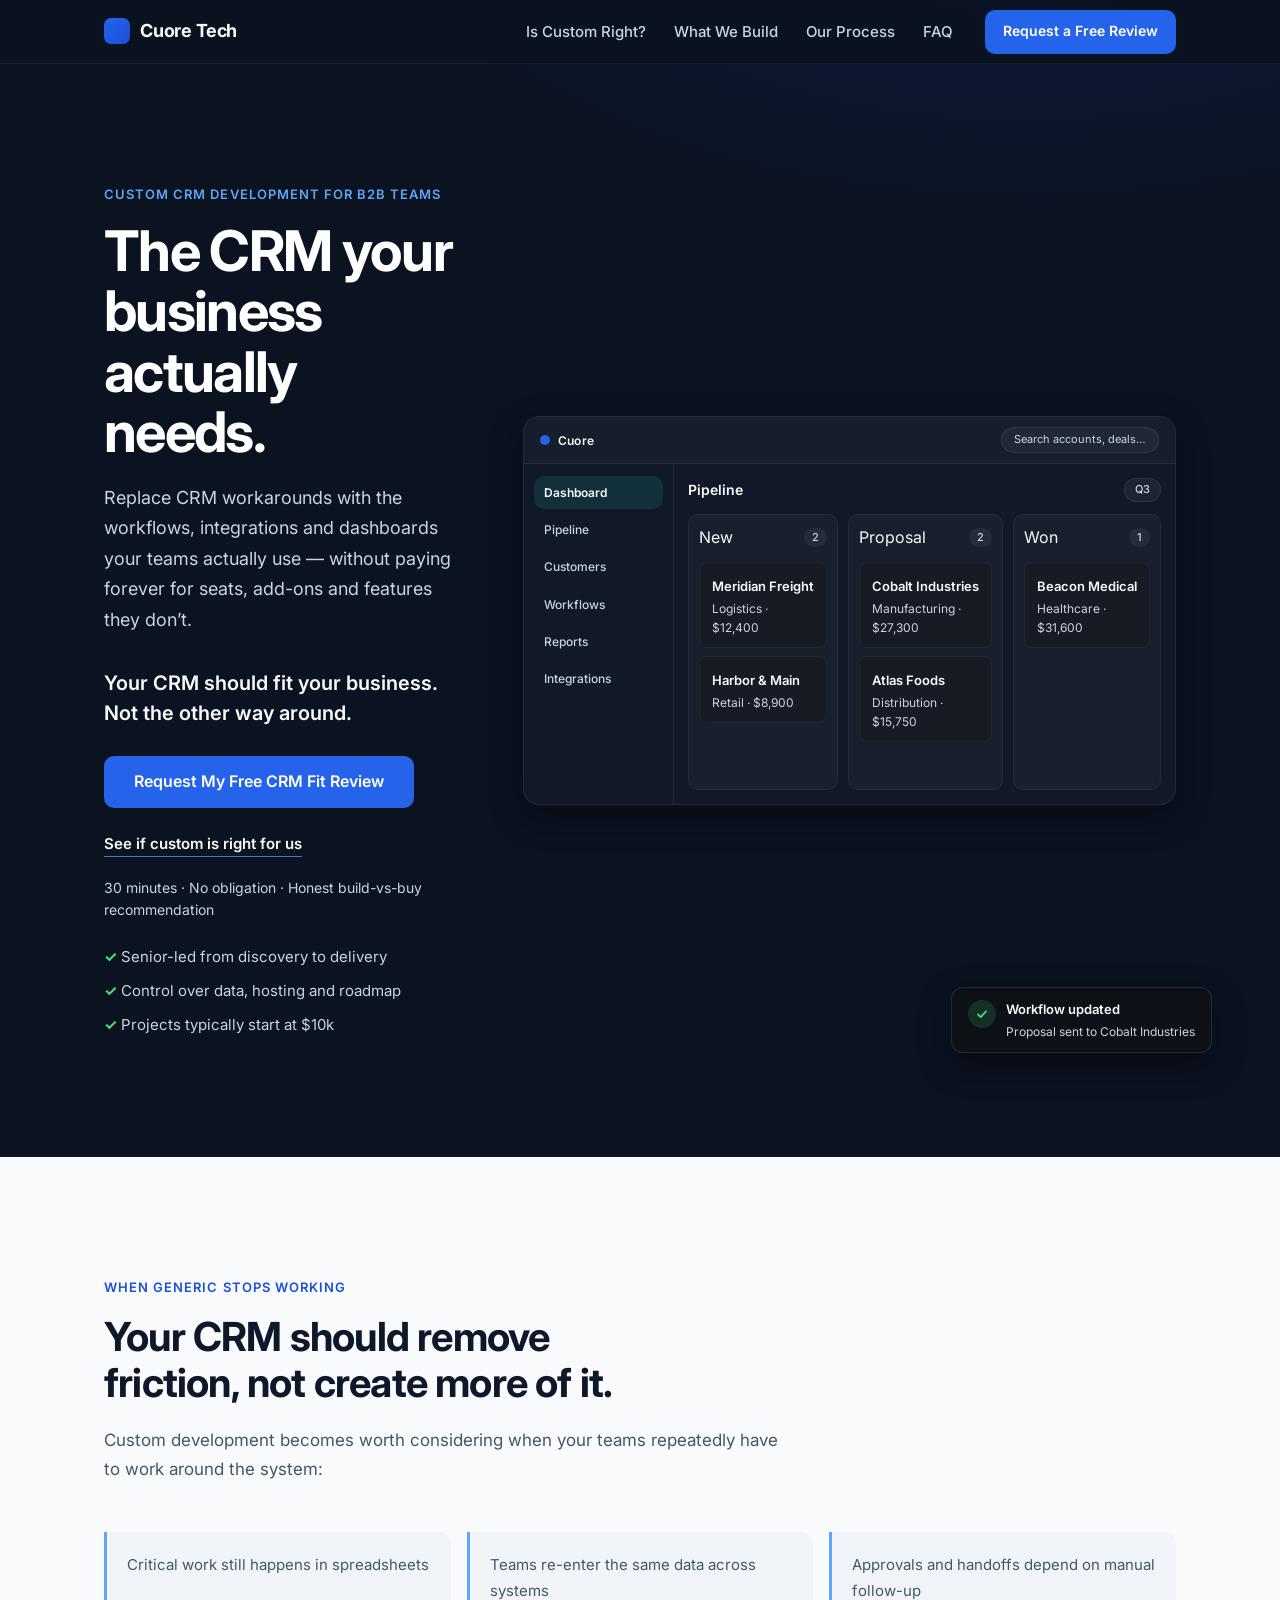
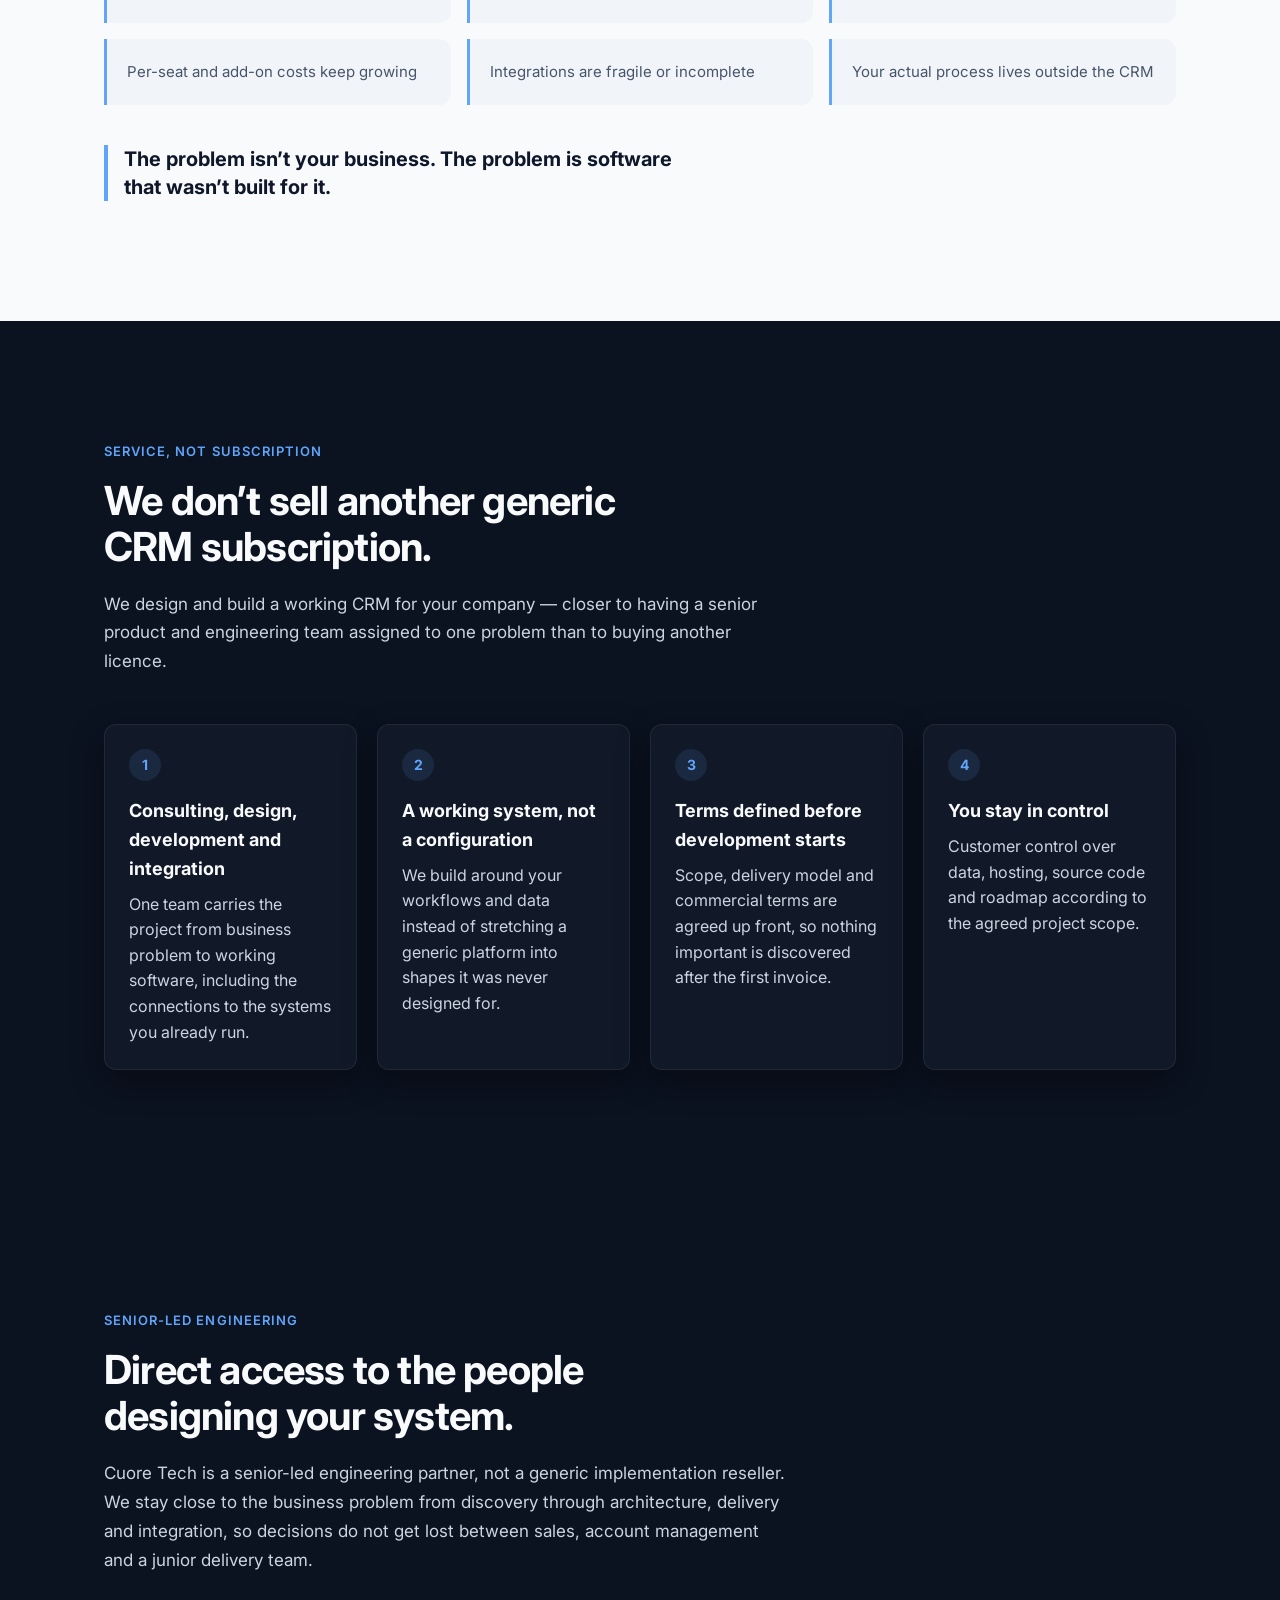
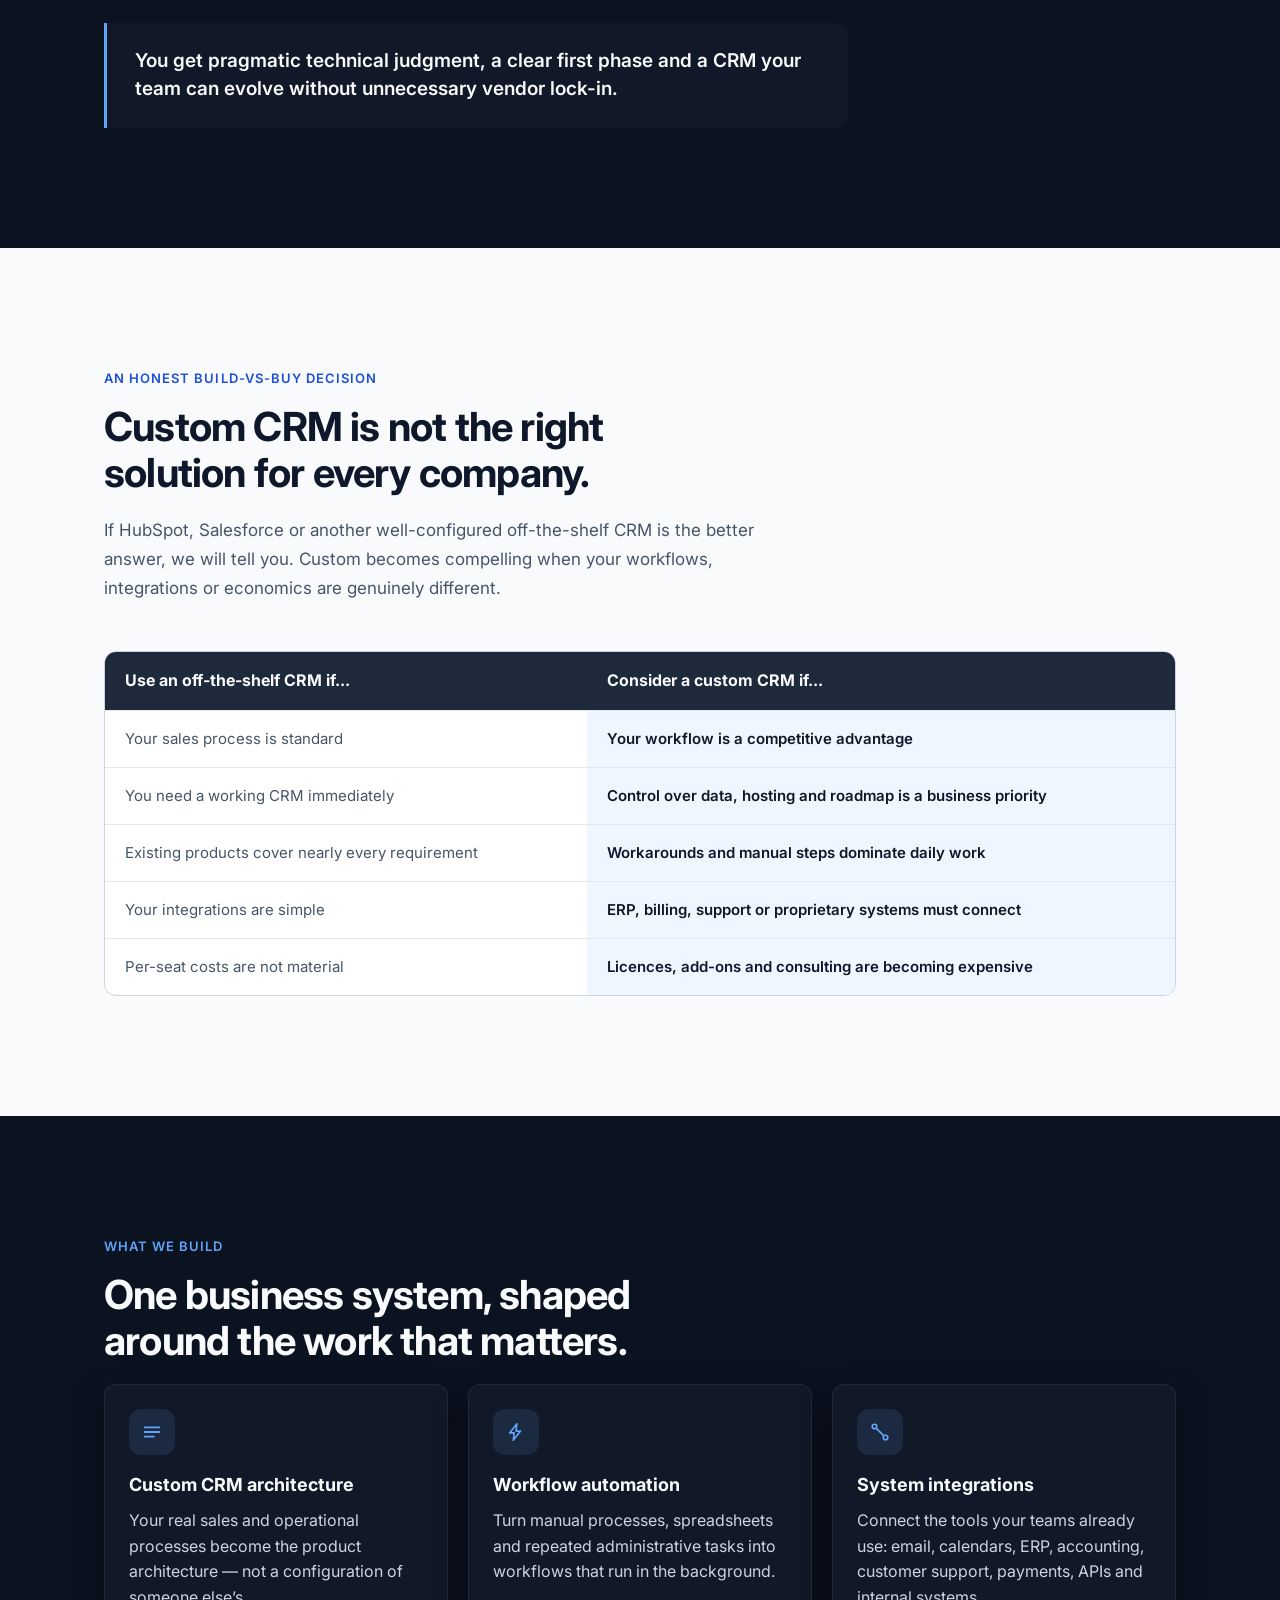
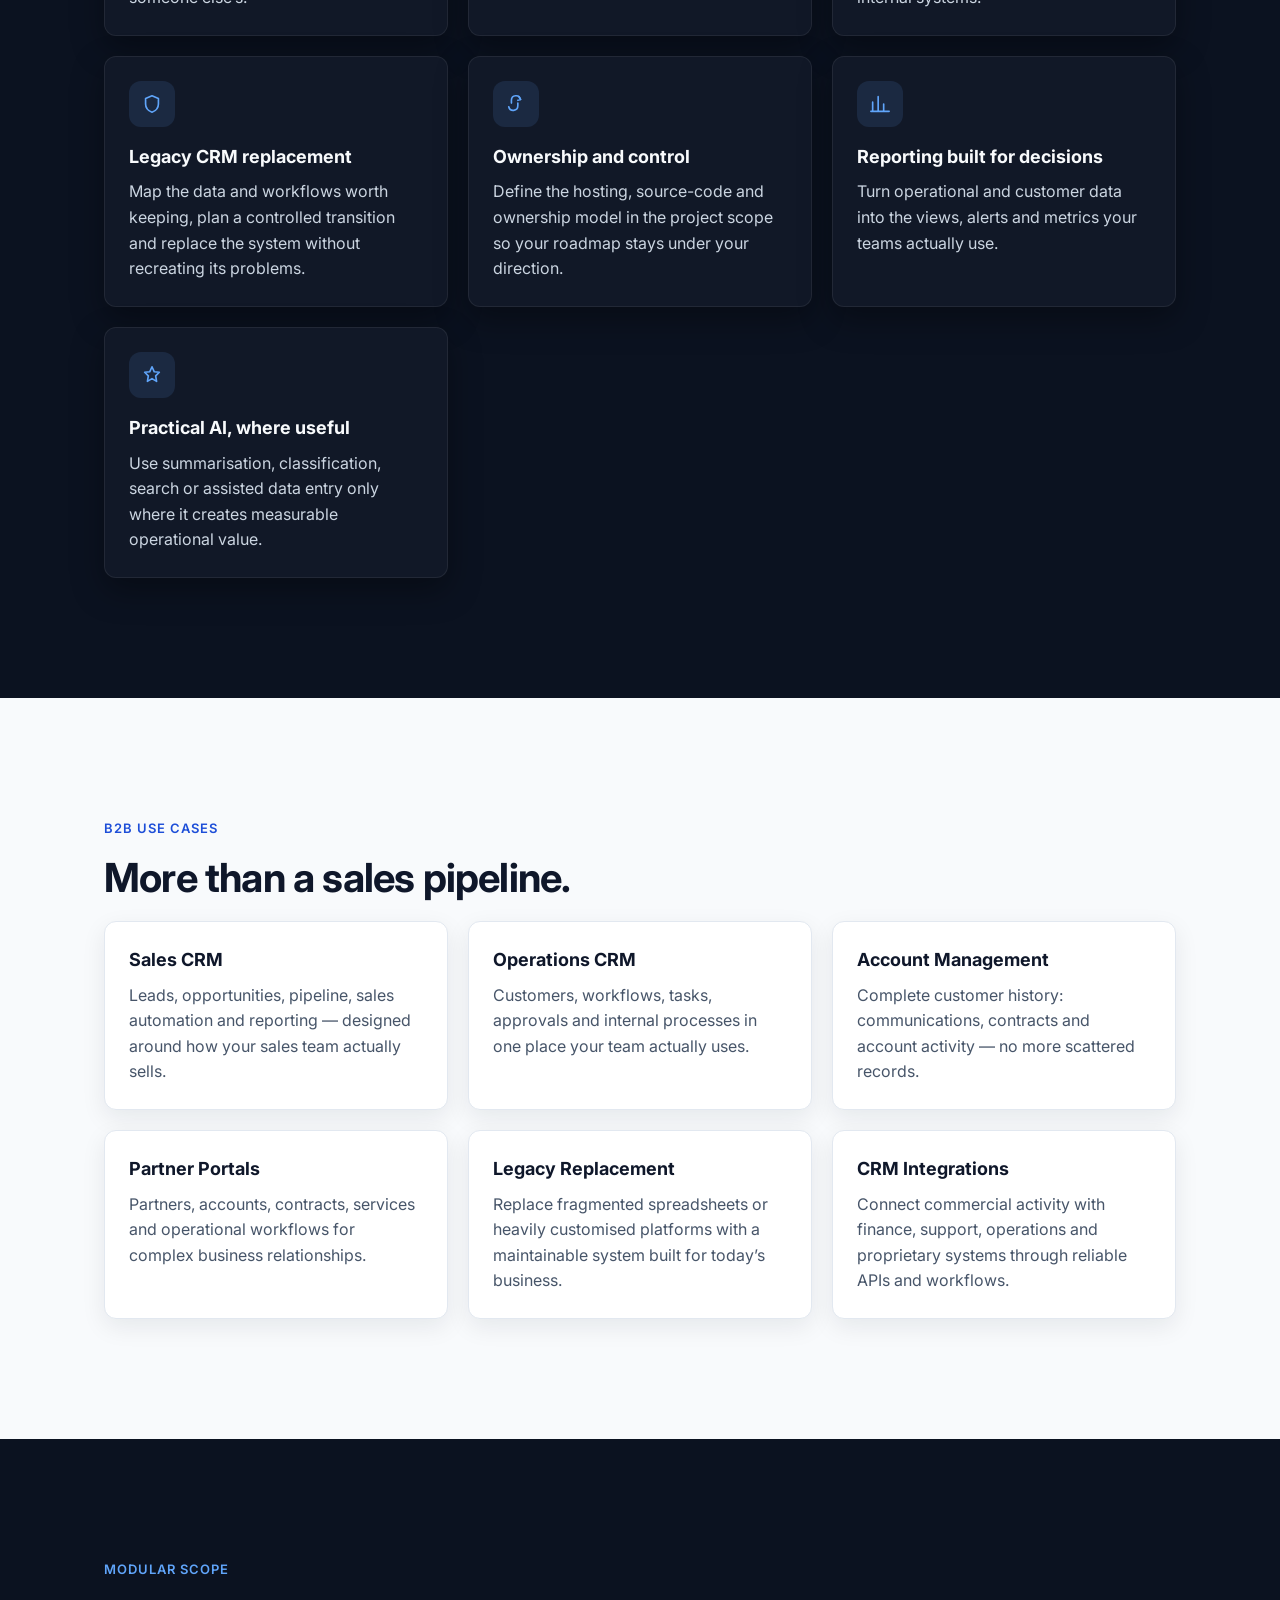
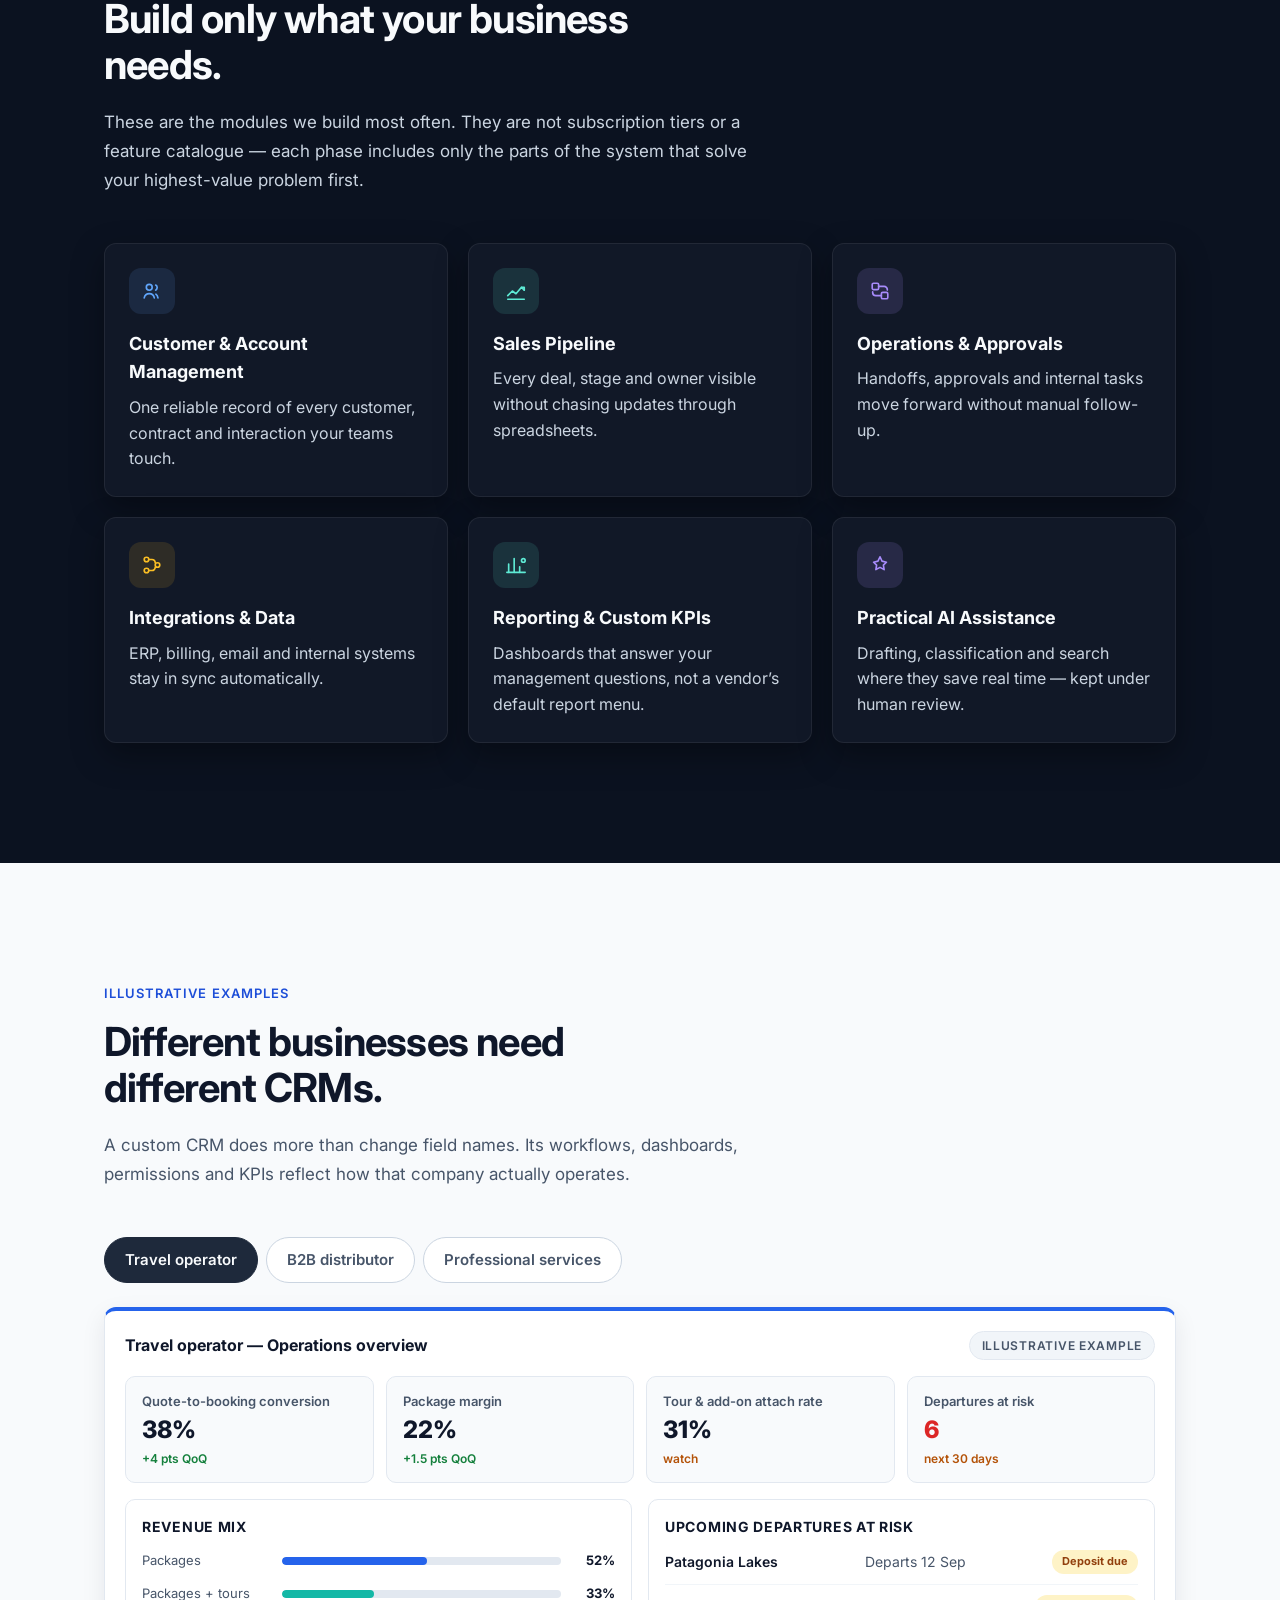
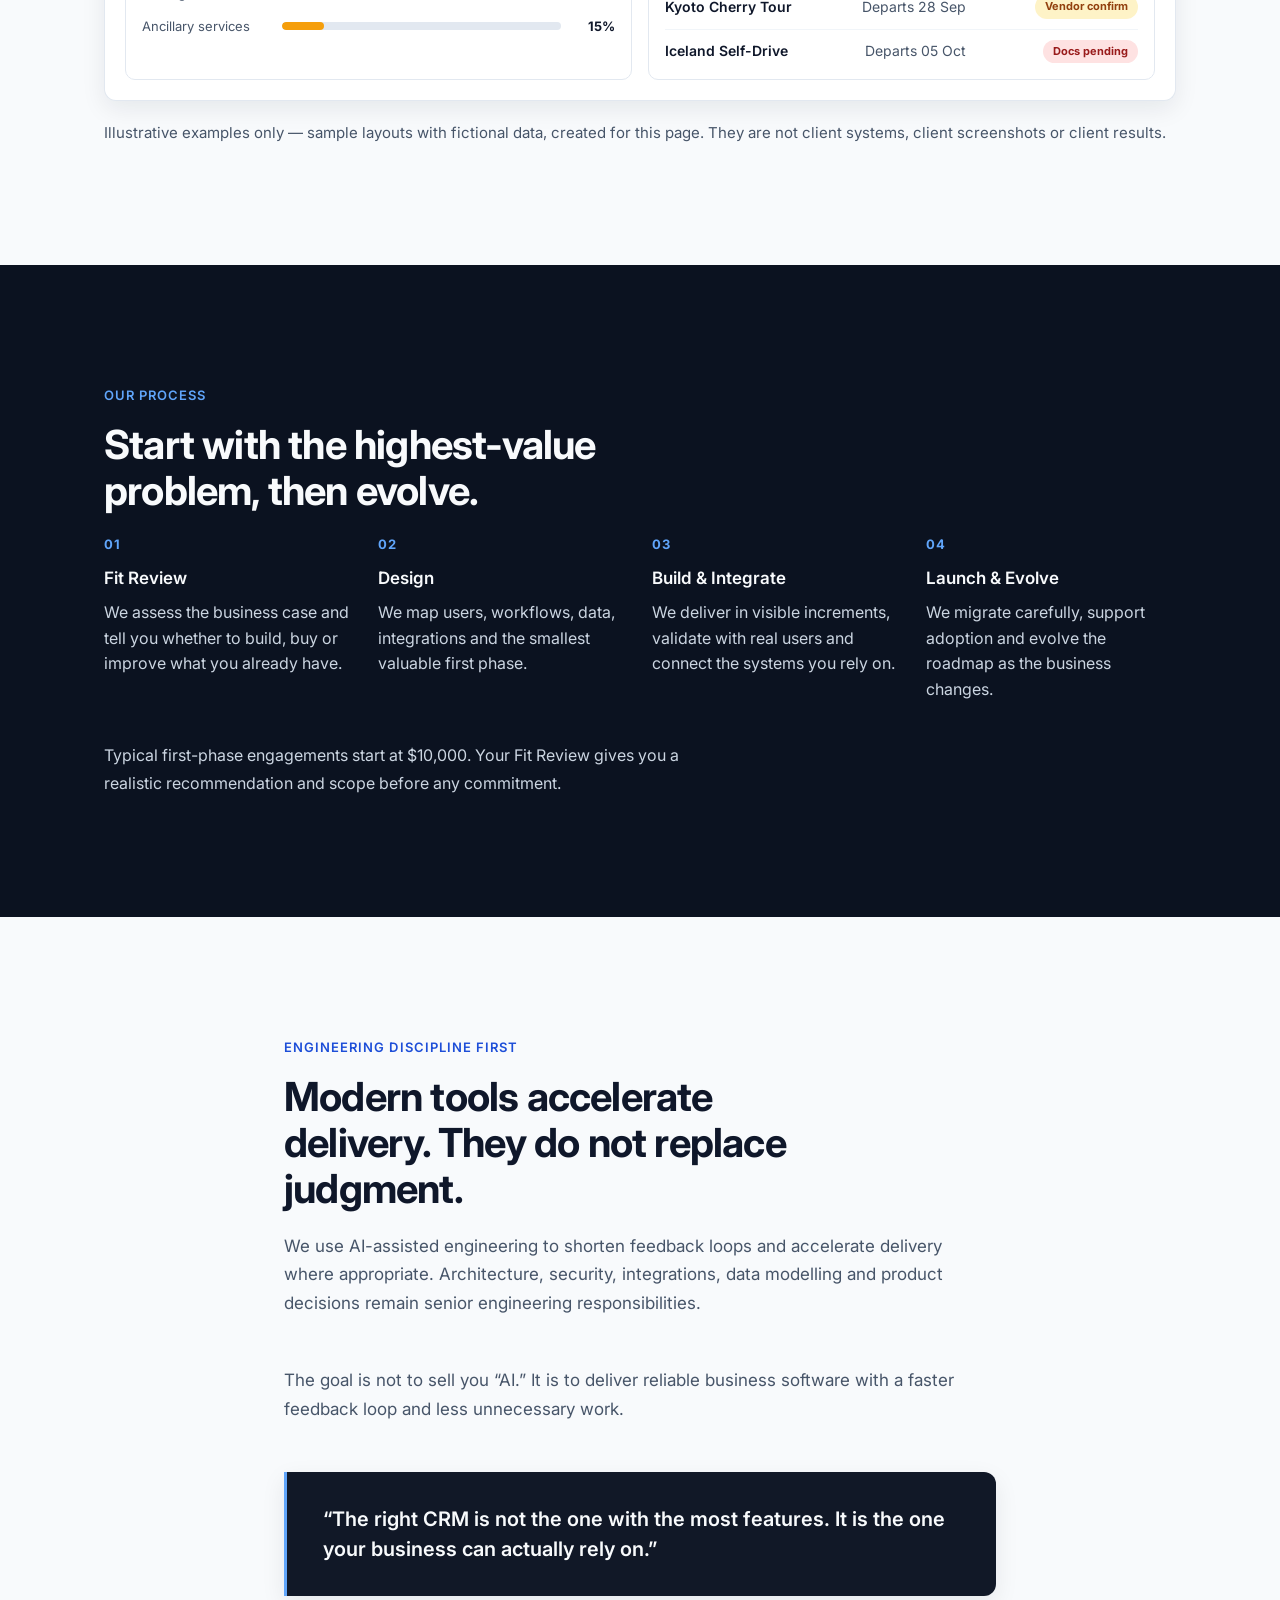
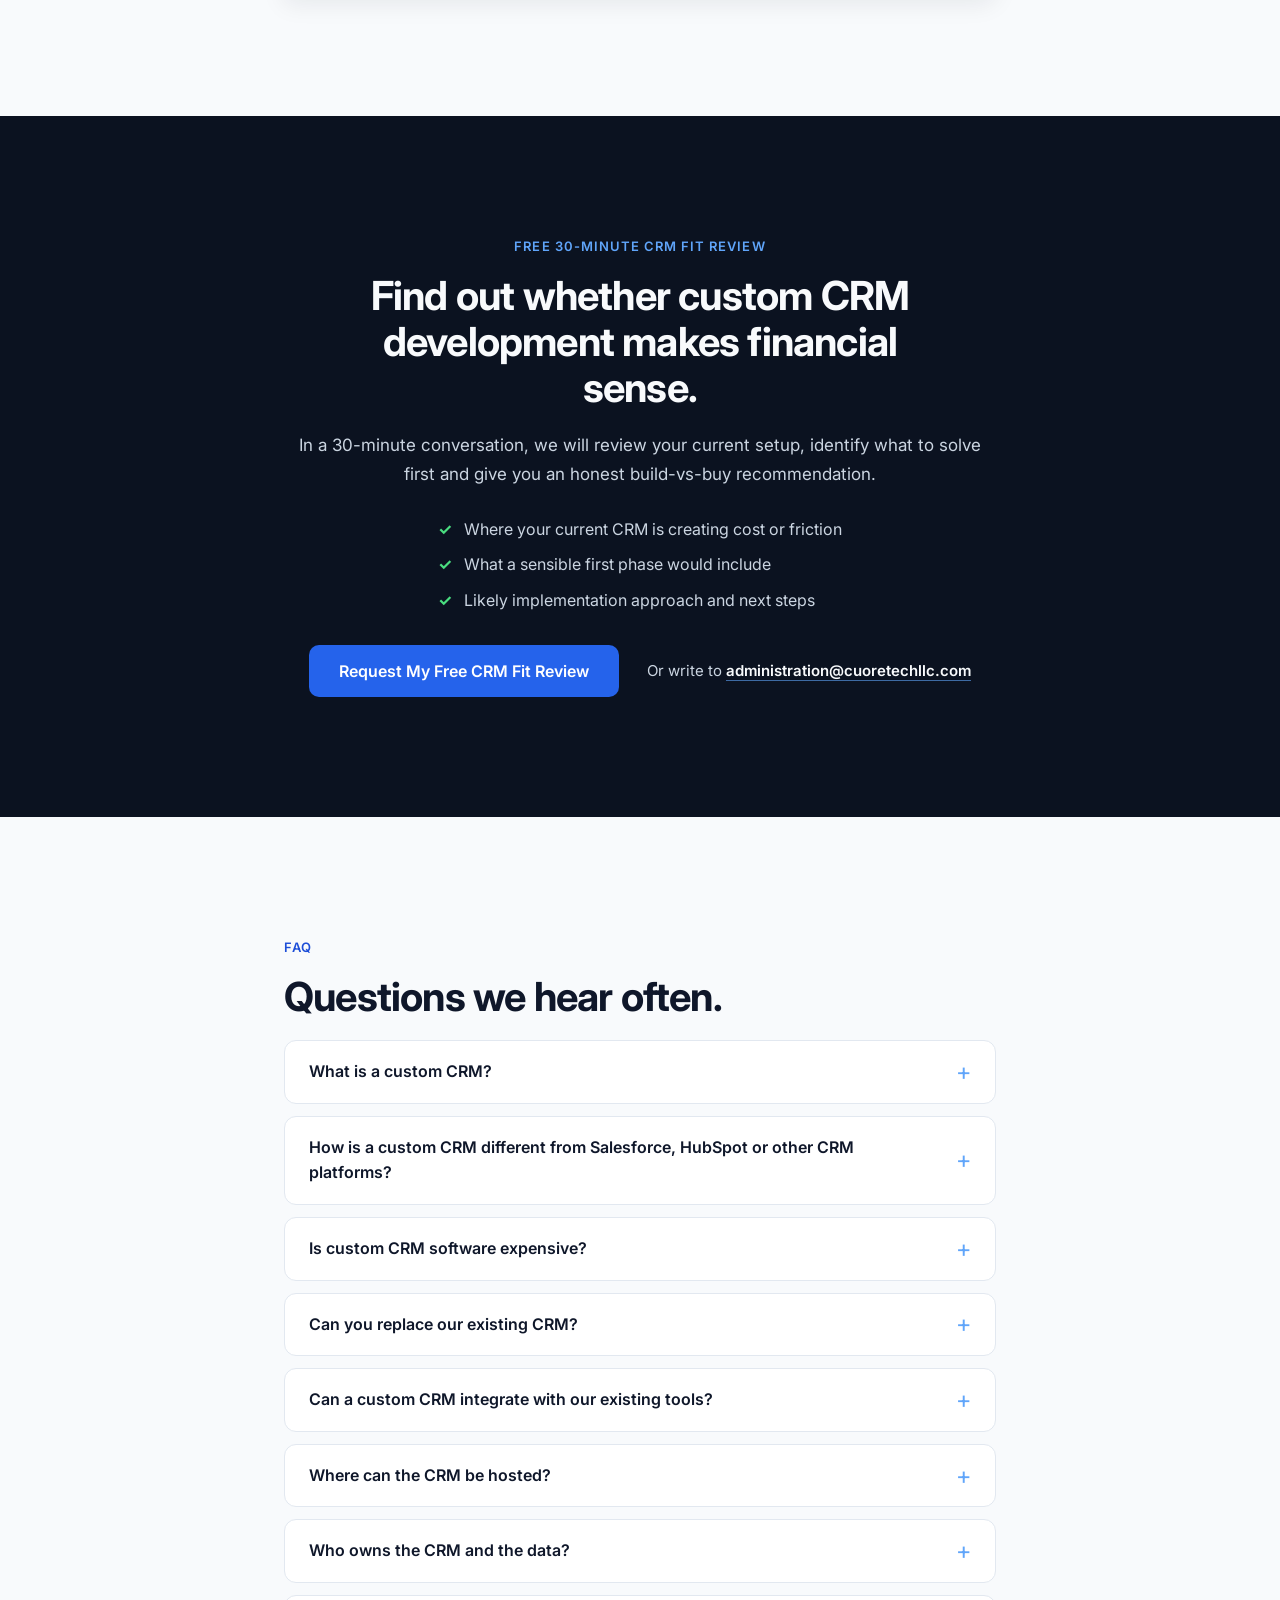
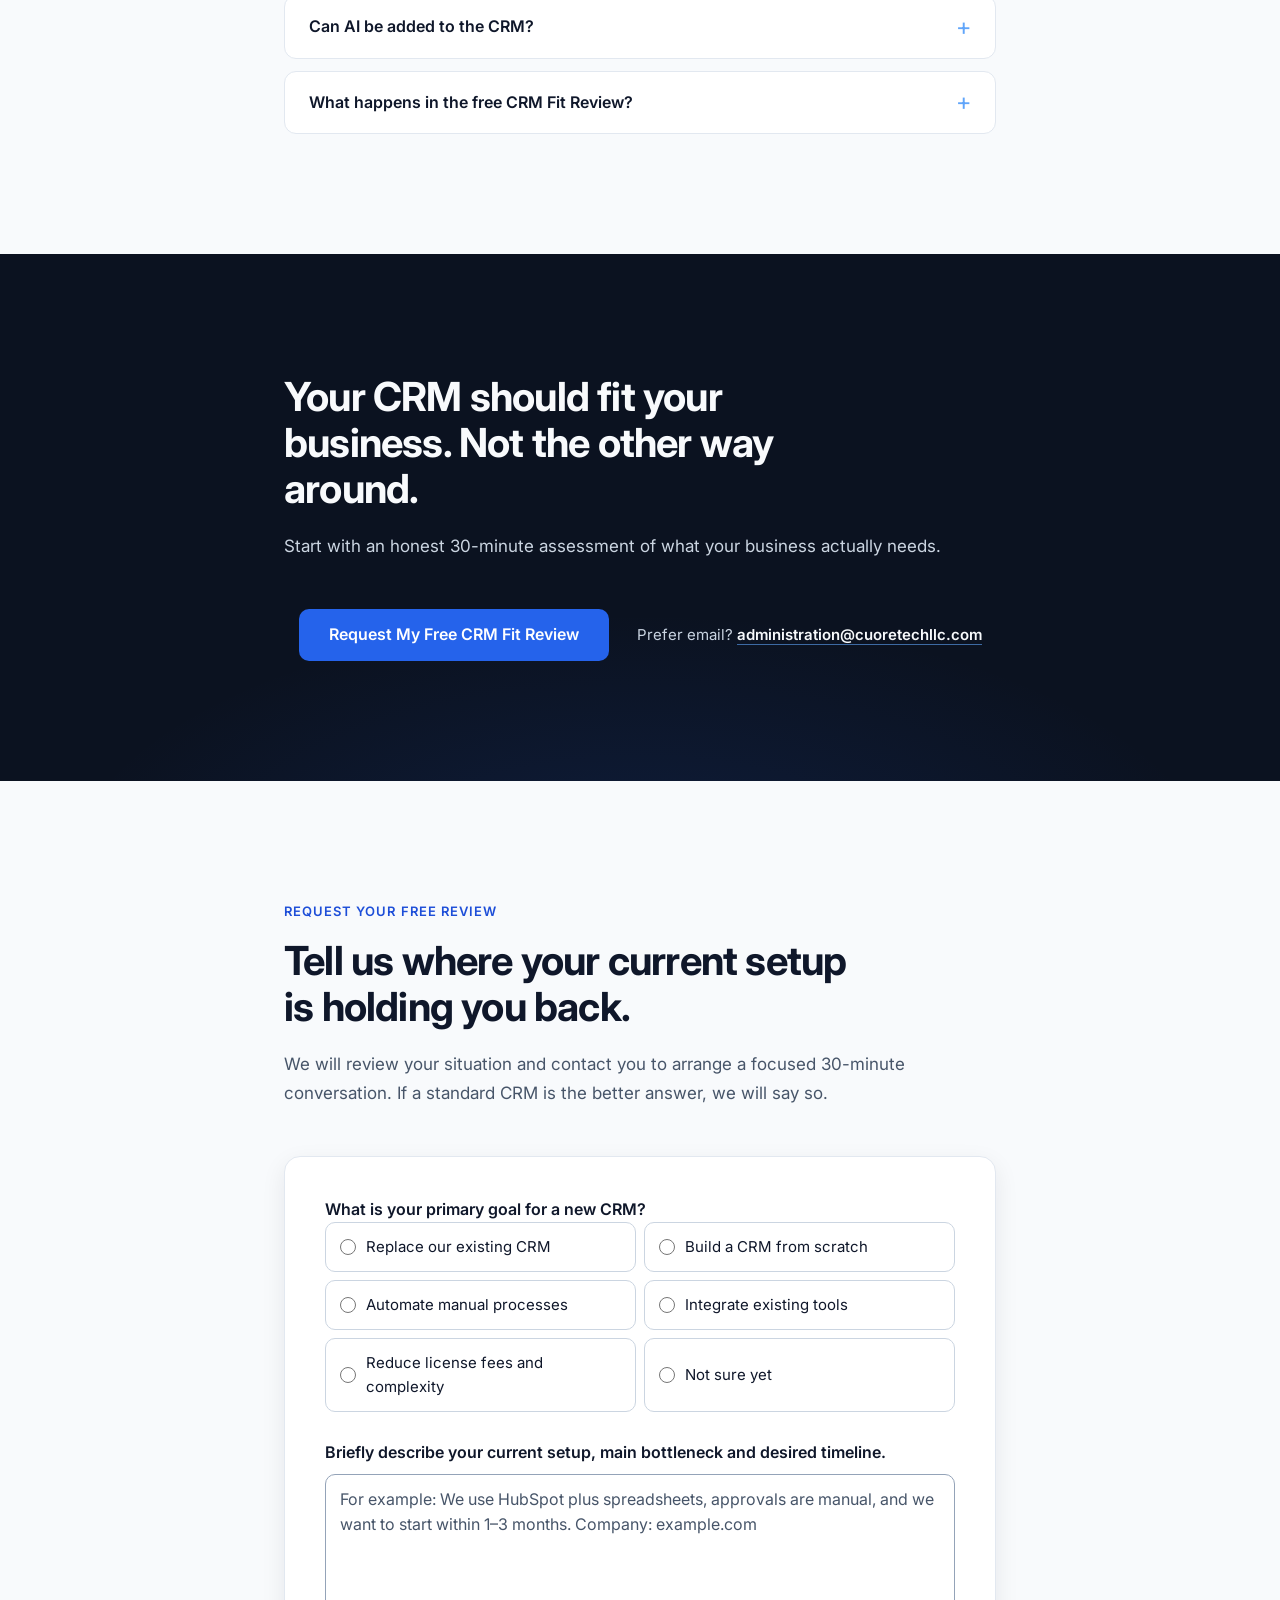
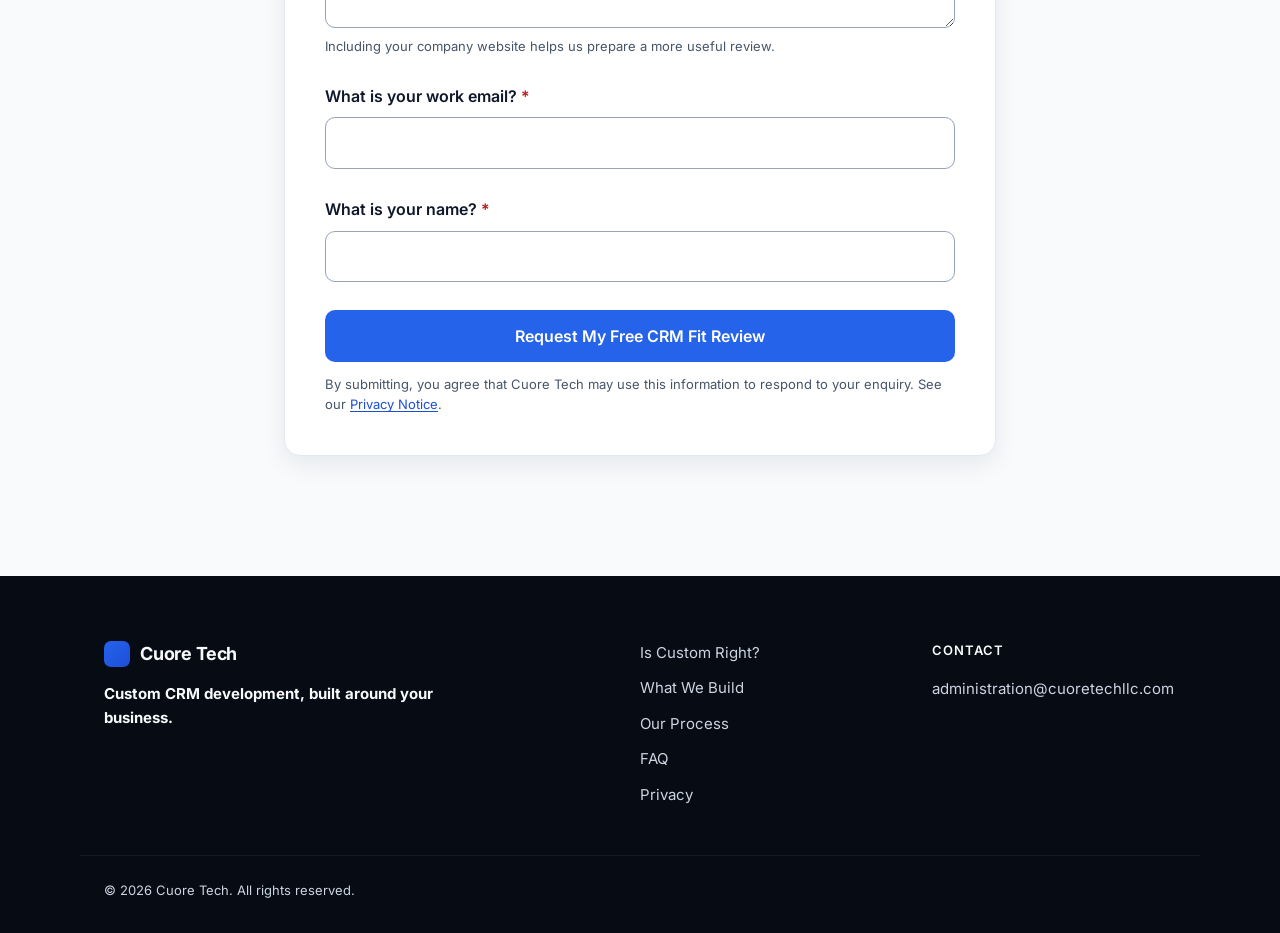
==== commit df80f44b: "Changing claim adding some visual examples" ====
--- a/index.html
+++ b/index.html
@@ -4,7 +4,7 @@
   <meta charset="UTF-8">
   <meta name="viewport" content="width=device-width, initial-scale=1.0">
   <title>Custom CRM Development for B2B Teams | Cuore Tech</title>
-  <meta name="description" content="Senior-led custom CRM development for B2B teams. Replace workarounds, integrate your systems and own your software, data and roadmap.">
+  <meta name="description" content="Senior-led custom CRM development for B2B teams. Replace workarounds with workflows, integrations and dashboards your teams actually use. Control over data, hosting and roadmap.">
   <link rel="canonical" href="https://cuoretechllc.com/">
   <meta name="theme-color" content="#0B1220">
   <link rel="icon" href="data:image/svg+xml,%3Csvg xmlns='http://www.w3.org/2000/svg' viewBox='0 0 32 32'%3E%3Crect width='32' height='32' rx='7' fill='%232563EB'/%3E%3Ctext x='16' y='22' font-family='Arial,sans-serif' font-size='18' font-weight='700' fill='%23fff' text-anchor='middle'%3EC%3C/text%3E%3C/svg%3E">
@@ -187,9 +187,10 @@
     <section class="section section-dark hero" id="hero" aria-labelledby="hero-heading">
       <div class="container hero-inner">
         <div class="hero-copy">
-          <p class="eyebrow" data-reveal>Custom CRM software for B2B teams</p>
-          <h1 id="hero-heading" class="hero-title" data-reveal>Custom CRM development that fits your business.<br />Not the other way around.</h1>
-          <p class="hero-sub" data-reveal>For B2B teams that have outgrown generic CRMs, spreadsheets and workarounds. We design, build and integrate software around your workflows, data and existing systems.</p>
+          <p class="eyebrow" data-reveal>Custom CRM development for B2B teams</p>
+          <h1 id="hero-heading" class="hero-title" data-reveal>The CRM your business actually needs.</h1>
+          <p class="hero-sub" data-reveal>Replace CRM workarounds with the workflows, integrations and dashboards your teams actually use &mdash; without paying forever for seats, add-ons and features they don&rsquo;t.</p>
+          <p class="hero-brand-line" data-reveal>Your CRM should fit your business. Not the other way around.</p>
           <div class="hero-actions" data-reveal>
             <a class="btn btn-primary btn-lg" href="#contact" data-cta-form data-cta-section="hero">Request My Free CRM Fit Review</a>
             <a class="hero-link" href="#fit">See if custom is right for us</a>
@@ -197,7 +198,7 @@
           <p class="hero-micro" data-reveal>30 minutes &middot; No obligation &middot; Honest build-vs-buy recommendation</p>
           <ul class="hero-trust" data-reveal aria-label="Why work with Cuore Tech">
             <li>Senior-led from discovery to delivery</li>
-            <li>Control your source code, data and roadmap</li>
+            <li>Control over data, hosting and roadmap</li>
             <li>Projects typically start at $10k</li>
           </ul>
         </div>
@@ -287,6 +288,37 @@
       </div>
     </section>
 
+    <!-- 2B. SERVICE, NOT SUBSCRIPTION -->
+    <section class="section section-dark accent-edge" id="service-model" aria-labelledby="service-model-heading">
+      <div class="container">
+        <p class="eyebrow" data-reveal>Service, not subscription</p>
+        <h2 id="service-model-heading" class="section-heading" data-reveal>We don&rsquo;t sell another generic CRM subscription.</h2>
+        <p class="section-lead" data-reveal>We design and build a working CRM for your company &mdash; closer to having a senior product and engineering team assigned to one problem than to buying another licence.</p>
+        <div class="service-grid">
+          <article class="service-item" data-reveal>
+            <span class="service-num" aria-hidden="true">1</span>
+            <h3 class="service-title">Consulting, design, development and integration</h3>
+            <p class="service-text">One team carries the project from business problem to working software, including the connections to the systems you already run.</p>
+          </article>
+          <article class="service-item" data-reveal>
+            <span class="service-num" aria-hidden="true">2</span>
+            <h3 class="service-title">A working system, not a configuration</h3>
+            <p class="service-text">We build around your workflows and data instead of stretching a generic platform into shapes it was never designed for.</p>
+          </article>
+          <article class="service-item" data-reveal>
+            <span class="service-num" aria-hidden="true">3</span>
+            <h3 class="service-title">Terms defined before development starts</h3>
+            <p class="service-text">Scope, delivery model and commercial terms are agreed up front, so nothing important is discovered after the first invoice.</p>
+          </article>
+          <article class="service-item" data-reveal>
+            <span class="service-num" aria-hidden="true">4</span>
+            <h3 class="service-title">You stay in control</h3>
+            <p class="service-text">Customer control over data, hosting, source code and roadmap according to the agreed project scope.</p>
+          </article>
+        </div>
+      </div>
+    </section>
+
     <!-- 3. DELIVERY MODEL -->
     <section class="section section-dark" id="why-custom" aria-labelledby="why-custom-heading">
       <div class="container">
@@ -301,8 +333,8 @@
     <section class="section section-light" id="fit" aria-labelledby="comparison-heading">
       <div class="container">
         <p class="eyebrow" data-reveal>An honest build-vs-buy decision</p>
-        <h2 id="comparison-heading" class="section-heading" data-reveal>Custom CRM is not the right answer for everyone.</h2>
-        <p class="section-lead" data-reveal>If a well-configured off-the-shelf CRM solves the problem, we will tell you. Custom becomes compelling when your workflows, integrations or economics are genuinely different.</p>
+        <h2 id="comparison-heading" class="section-heading" data-reveal>Custom CRM is not the right solution for every company.</h2>
+        <p class="section-lead" data-reveal>If HubSpot, Salesforce or another well-configured off-the-shelf CRM is the better answer, we will tell you. Custom becomes compelling when your workflows, integrations or economics are genuinely different.</p>
         <div class="table-wrap" data-reveal>
           <table class="compare-table">
             <thead>
@@ -313,7 +345,7 @@
             </thead>
             <tbody>
               <tr><td data-label="Off-the-shelf is a fit">Your sales process is standard</td><td class="cuore-col" data-label="Custom may be a fit">Your workflow is a competitive advantage</td></tr>
-              <tr><td data-label="Off-the-shelf is a fit">You need a working CRM immediately</td><td class="cuore-col" data-label="Custom may be a fit">You need a system for the next 3&ndash;5 years</td></tr>
+              <tr><td data-label="Off-the-shelf is a fit">You need a working CRM immediately</td><td class="cuore-col" data-label="Custom may be a fit">Control over data, hosting and roadmap is a business priority</td></tr>
               <tr><td data-label="Off-the-shelf is a fit">Existing products cover nearly every requirement</td><td class="cuore-col" data-label="Custom may be a fit">Workarounds and manual steps dominate daily work</td></tr>
               <tr><td data-label="Off-the-shelf is a fit">Your integrations are simple</td><td class="cuore-col" data-label="Custom may be a fit">ERP, billing, support or proprietary systems must connect</td></tr>
               <tr><td data-label="Off-the-shelf is a fit">Per-seat costs are not material</td><td class="cuore-col" data-label="Custom may be a fit">Licences, add-ons and consulting are becoming expensive</td></tr>
@@ -413,6 +445,170 @@
             <p class="card-text">Connect commercial activity with finance, support, operations and proprietary systems through reliable APIs and workflows.</p>
           </article>
         </div>
+      </div>
+    </section>
+
+    <!-- 6B. MODULES -->
+    <section class="section section-dark accent-edge" id="modules" aria-labelledby="modules-heading">
+      <div class="container">
+        <p class="eyebrow" data-reveal>Modular scope</p>
+        <h2 id="modules-heading" class="section-heading" data-reveal>Build only what your business needs.</h2>
+        <p class="section-lead" data-reveal>These are the modules we build most often. They are not subscription tiers or a feature catalogue &mdash; each phase includes only the parts of the system that solve your highest-value problem first.</p>
+        <div class="module-grid">
+          <article class="module-card accent-blue" data-reveal>
+            <span class="module-icon" aria-hidden="true">
+              <svg viewBox="0 0 24 24" width="22" height="22" fill="none"><circle cx="9" cy="8" r="3.2" stroke="currentColor" stroke-width="1.8"/><path d="M3.5 19.5c.6-3 2.9-4.6 5.5-4.6s4.9 1.6 5.5 4.6" stroke="currentColor" stroke-width="1.8" stroke-linecap="round"/><path d="M16 5.5a3.2 3.2 0 010 5.6M18.5 19.5c-.3-1.8-1.1-3.1-2.3-4" stroke="currentColor" stroke-width="1.8" stroke-linecap="round"/></svg>
+            </span>
+            <h3 class="module-title">Customer &amp; Account Management</h3>
+            <p class="module-text">One reliable record of every customer, contract and interaction your teams touch.</p>
+          </article>
+          <article class="module-card accent-teal" data-reveal>
+            <span class="module-icon" aria-hidden="true">
+              <svg viewBox="0 0 24 24" width="22" height="22" fill="none"><path d="M3 17l5-5 4 3 6-7 3 3" stroke="currentColor" stroke-width="1.8" stroke-linecap="round" stroke-linejoin="round"/><path d="M18 8h3v3" stroke="currentColor" stroke-width="1.8" stroke-linecap="round" stroke-linejoin="round"/><path d="M3 21h18" stroke="currentColor" stroke-width="1.8" stroke-linecap="round"/></svg>
+            </span>
+            <h3 class="module-title">Sales Pipeline</h3>
+            <p class="module-text">Every deal, stage and owner visible without chasing updates through spreadsheets.</p>
+          </article>
+          <article class="module-card accent-violet" data-reveal>
+            <span class="module-icon" aria-hidden="true">
+              <svg viewBox="0 0 24 24" width="22" height="22" fill="none"><rect x="3.5" y="3.5" width="7" height="7" rx="1.5" stroke="currentColor" stroke-width="1.8"/><rect x="13.5" y="13.5" width="7" height="7" rx="1.5" stroke="currentColor" stroke-width="1.8"/><path d="M10.5 7h6a3.5 3.5 0 013.5 3.5v.5M13.5 17h-6A3.5 3.5 0 014 13.5V13" stroke="currentColor" stroke-width="1.8" stroke-linecap="round"/></svg>
+            </span>
+            <h3 class="module-title">Operations &amp; Approvals</h3>
+            <p class="module-text">Handoffs, approvals and internal tasks move forward without manual follow-up.</p>
+          </article>
+          <article class="module-card accent-amber" data-reveal>
+            <span class="module-icon" aria-hidden="true">
+              <svg viewBox="0 0 24 24" width="22" height="22" fill="none"><circle cx="6" cy="6" r="2.5" stroke="currentColor" stroke-width="1.8"/><circle cx="18" cy="12" r="2.5" stroke="currentColor" stroke-width="1.8"/><circle cx="6" cy="18" r="2.5" stroke="currentColor" stroke-width="1.8"/><path d="M8.5 6H12a3.5 3.5 0 013.5 3.5M8.5 18H12a3.5 3.5 0 003.5-3.5" stroke="currentColor" stroke-width="1.8" stroke-linecap="round"/></svg>
+            </span>
+            <h3 class="module-title">Integrations &amp; Data</h3>
+            <p class="module-text">ERP, billing, email and internal systems stay in sync automatically.</p>
+          </article>
+          <article class="module-card accent-teal" data-reveal>
+            <span class="module-icon" aria-hidden="true">
+              <svg viewBox="0 0 24 24" width="22" height="22" fill="none"><path d="M4 20V11M10 20V5M16 20v-6" stroke="currentColor" stroke-width="1.8" stroke-linecap="round"/><path d="M2 20h20" stroke="currentColor" stroke-width="1.8" stroke-linecap="round"/><circle cx="20" cy="7" r="2" stroke="currentColor" stroke-width="1.8"/></svg>
+            </span>
+            <h3 class="module-title">Reporting &amp; Custom KPIs</h3>
+            <p class="module-text">Dashboards that answer your management questions, not a vendor&rsquo;s default report menu.</p>
+          </article>
+          <article class="module-card accent-violet" data-reveal>
+            <span class="module-icon" aria-hidden="true">
+              <svg viewBox="0 0 24 24" width="22" height="22" fill="none"><path d="M12 3l2.2 4.8L19 9l-3.3 3.2.8 4.8L12 14.6 7.5 17l.8-4.8L5 9l4.8-1.2L12 3z" stroke="currentColor" stroke-width="1.8" stroke-linejoin="round"/></svg>
+            </span>
+            <h3 class="module-title">Practical AI Assistance</h3>
+            <p class="module-text">Drafting, classification and search where they save real time &mdash; kept under human review.</p>
+          </article>
+        </div>
+      </div>
+    </section>
+
+    <!-- 6C. CUSTOM MEANS CUSTOM -->
+    <section class="section section-light" id="examples" aria-labelledby="examples-heading">
+      <div class="container">
+        <p class="eyebrow" data-reveal>Illustrative examples</p>
+        <h2 id="examples-heading" class="section-heading" data-reveal>Different businesses need different CRMs.</h2>
+        <p class="section-lead" data-reveal>A custom CRM does more than change field names. Its workflows, dashboards, permissions and KPIs reflect how that company actually operates.</p>
+        <div class="dash-switch" data-reveal>
+          <div class="dash-tabs" role="tablist" aria-label="Example CRM dashboards by business type">
+            <button class="dash-tab is-active" id="dash-tab-travel" role="tab" aria-selected="true" aria-controls="dash-panel-travel" tabindex="0">Travel operator</button>
+            <button class="dash-tab" id="dash-tab-distribution" role="tab" aria-selected="false" aria-controls="dash-panel-distribution" tabindex="-1">B2B distributor</button>
+            <button class="dash-tab" id="dash-tab-services" role="tab" aria-selected="false" aria-controls="dash-panel-services" tabindex="-1">Professional services</button>
+          </div>
+          <div class="dash-panels">
+            <div class="dash-panel is-active" id="dash-panel-travel" role="tabpanel" aria-labelledby="dash-tab-travel">
+              <div class="dash-frame dash-frame-travel">
+                <div class="dash-head">
+                  <span class="dash-frame-title">Travel operator &mdash; Operations overview</span>
+                  <span class="dash-chip">Illustrative example</span>
+                </div>
+                <div class="dash-kpis">
+                  <div class="dash-kpi"><span class="dash-kpi-label">Quote-to-booking conversion</span><strong class="dash-kpi-value">38%</strong><span class="dash-kpi-delta up">+4 pts QoQ</span></div>
+                  <div class="dash-kpi"><span class="dash-kpi-label">Package margin</span><strong class="dash-kpi-value">22%</strong><span class="dash-kpi-delta up">+1.5 pts QoQ</span></div>
+                  <div class="dash-kpi"><span class="dash-kpi-label">Tour &amp; add-on attach rate</span><strong class="dash-kpi-value">31%</strong><span class="dash-kpi-delta amber">watch</span></div>
+                  <div class="dash-kpi"><span class="dash-kpi-label">Departures at risk</span><strong class="dash-kpi-value danger">6</strong><span class="dash-kpi-delta amber">next 30 days</span></div>
+                </div>
+                <div class="dash-cols">
+                  <div class="dash-block">
+                    <h3 class="dash-block-title">Revenue mix</h3>
+                    <div class="dash-bars">
+                      <div class="dash-bar-row"><span class="dash-bar-label">Packages</span><div class="dash-bar-track"><div class="dash-bar-fill fill-blue" style="width:52%"></div></div><span class="dash-bar-value">52%</span></div>
+                      <div class="dash-bar-row"><span class="dash-bar-label">Packages + tours</span><div class="dash-bar-track"><div class="dash-bar-fill fill-teal" style="width:33%"></div></div><span class="dash-bar-value">33%</span></div>
+                      <div class="dash-bar-row"><span class="dash-bar-label">Ancillary services</span><div class="dash-bar-track"><div class="dash-bar-fill fill-amber" style="width:15%"></div></div><span class="dash-bar-value">15%</span></div>
+                    </div>
+                  </div>
+                  <div class="dash-block">
+                    <h3 class="dash-block-title">Upcoming departures at risk</h3>
+                    <ul class="dash-list">
+                      <li class="dash-list-row"><span class="dash-list-name">Patagonia Lakes</span><span class="dash-list-meta">Departs 12 Sep</span><span class="dash-pill pill-amber">Deposit due</span></li>
+                      <li class="dash-list-row"><span class="dash-list-name">Kyoto Cherry Tour</span><span class="dash-list-meta">Departs 28 Sep</span><span class="dash-pill pill-amber">Vendor confirm</span></li>
+                      <li class="dash-list-row"><span class="dash-list-name">Iceland Self-Drive</span><span class="dash-list-meta">Departs 05 Oct</span><span class="dash-pill pill-red">Docs pending</span></li>
+                    </ul>
+                  </div>
+                </div>
+              </div>
+            </div>
+            <div class="dash-panel" id="dash-panel-distribution" role="tabpanel" aria-labelledby="dash-tab-distribution">
+              <div class="dash-frame dash-frame-distribution">
+                <div class="dash-head">
+                  <span class="dash-frame-title">B2B distributor &mdash; Commercial desk</span>
+                  <span class="dash-chip">Illustrative example</span>
+                </div>
+                <div class="dash-cols dash-cols-wide-left">
+                  <div class="dash-block">
+                    <h3 class="dash-block-title">Order pipeline</h3>
+                    <div class="dash-funnel">
+                      <div class="dash-funnel-stage" style="width:100%"><span>Quotes sent</span><strong>46</strong></div>
+                      <div class="dash-funnel-stage" style="width:72%"><span>Orders drafted</span><strong>18</strong></div>
+                      <div class="dash-funnel-stage" style="width:48%"><span>Confirmed</span><strong>12</strong></div>
+                      <div class="dash-funnel-stage" style="width:32%"><span>Dispatch scheduled</span><strong>9</strong></div>
+                    </div>
+                  </div>
+                  <div class="dash-block dash-block-side">
+                    <div class="dash-kpis dash-kpis-pair">
+                      <div class="dash-kpi"><span class="dash-kpi-label">Quote-to-order conversion</span><strong class="dash-kpi-value">27%</strong></div>
+                      <div class="dash-kpi"><span class="dash-kpi-label">Reorder rate</span><strong class="dash-kpi-value">64%</strong></div>
+                    </div>
+                    <h3 class="dash-block-title">Revenue &amp; margin by account</h3>
+                    <ul class="dash-list">
+                      <li class="dash-list-row"><span class="dash-list-name">Northline Supply</span><span class="dash-list-meta">$84.2k</span><span class="dash-pill pill-teal">24% margin</span></li>
+                      <li class="dash-list-row"><span class="dash-list-name">Vertex Retail</span><span class="dash-list-meta">$61.9k</span><span class="dash-pill pill-teal">18% margin</span></li>
+                      <li class="dash-list-row"><span class="dash-list-name">Cascade Foods</span><span class="dash-list-meta">$47.3k</span><span class="dash-pill pill-amber">12% margin</span></li>
+                    </ul>
+                    <div class="dash-chiprow"><span class="dash-pill pill-red">3 overdue accounts</span><span class="dash-pill pill-amber">5 quotes expiring</span></div>
+                  </div>
+                </div>
+              </div>
+            </div>
+            <div class="dash-panel" id="dash-panel-services" role="tabpanel" aria-labelledby="dash-tab-services">
+              <div class="dash-frame dash-frame-services">
+                <div class="dash-head">
+                  <span class="dash-frame-title">Professional services &mdash; Delivery &amp; growth</span>
+                  <span class="dash-chip">Illustrative example</span>
+                </div>
+                <div class="dash-banner">
+                  <div class="dash-banner-main">
+                    <span class="dash-kpi-label">Pipeline coverage</span>
+                    <strong class="dash-banner-value">3.2&times;</strong>
+                    <span class="dash-kpi-delta up">next 2 quarters</span>
+                  </div>
+                  <div class="dash-kpis dash-kpis-trio">
+                    <div class="dash-kpi"><span class="dash-kpi-label">Utilisation</span><strong class="dash-kpi-value">78%</strong></div>
+                    <div class="dash-kpi"><span class="dash-kpi-label">Project margin</span><strong class="dash-kpi-value">26%</strong></div>
+                    <div class="dash-kpi"><span class="dash-kpi-label">Renewals at risk</span><strong class="dash-kpi-value danger">4</strong></div>
+                  </div>
+                </div>
+                <div class="dash-block">
+                  <h3 class="dash-block-title">Active engagements</h3>
+                  <ul class="dash-progresslist">
+                    <li><span class="dash-list-name">Meridian data platform</span><div class="dash-bar-track"><div class="dash-bar-fill fill-violet" style="width:68%"></div></div><span class="dash-bar-value">68%</span></li>
+                    <li><span class="dash-list-name">Atlas CRM migration</span><div class="dash-bar-track"><div class="dash-bar-fill fill-violet" style="width:41%"></div></div><span class="dash-bar-value">41%</span></li>
+                    <li><span class="dash-list-name">Beacon support model</span><div class="dash-bar-track"><div class="dash-bar-fill fill-violet" style="width:87%"></div></div><span class="dash-bar-value">87%</span></li>
+                  </ul>
+                </div>
+              </div>
+            </div>
+          </div>
+        </div>
+        <p class="dash-note" data-reveal>Illustrative examples only &mdash; sample layouts with fictional data, created for this page. They are not client systems, client screenshots or client results.</p>
       </div>
     </section>
 
@@ -460,7 +656,7 @@
       <div class="container container-narrow">
         <p class="eyebrow" data-reveal>Engineering discipline first</p>
         <h2 id="positioning-heading" class="section-heading" data-reveal>Modern tools accelerate delivery. They do not replace judgment.</h2>
-        <p class="section-lead" data-reveal>We use AI-assisted engineering internally where it improves speed and quality. Architecture, security, integrations, data modelling and product decisions remain senior engineering responsibilities.</p>
+        <p class="section-lead" data-reveal>We use AI-assisted engineering to shorten feedback loops and accelerate delivery where appropriate. Architecture, security, integrations, data modelling and product decisions remain senior engineering responsibilities.</p>
         <p class="section-lead" data-reveal>The goal is not to sell you &ldquo;AI.&rdquo; It is to deliver reliable business software with a faster feedback loop and less unnecessary work.</p>
         <blockquote class="positioning-quote" data-reveal>
           <p>&ldquo;The right CRM is not the one with the most features. It is the one your business can actually rely on.&rdquo;</p>
@@ -493,7 +689,7 @@
     <!-- 10. SECONDARY CTA BAND -->
     <section class="section section-dark cta-band" id="cta-secondary" aria-labelledby="cta-secondary-heading">
       <div class="container container-narrow">
-        <p class="eyebrow" data-reveal>Free CRM Fit Review</p>
+        <p class="eyebrow" data-reveal>Free 30-minute CRM Fit Review</p>
         <h2 id="cta-secondary-heading" class="section-heading" data-reveal>Find out whether custom CRM development makes financial sense.</h2>
         <p class="section-lead" data-reveal>In a 30-minute conversation, we will review your current setup, identify what to solve first and give you an honest build-vs-buy recommendation.</p>
         <ul class="review-list" data-reveal>
--- a/css/style.css
+++ b/css/style.css
@@ -12,13 +12,22 @@
   --paper-100: #F1F5F9;
   --footer-bg: #070B14;
   --text-on-dark: #F8FAFC;
-  --text-muted-dark: #94A3B8;
+  --text-muted-dark: #CBD5E1;
   --text-on-light: #0F172A;
   --text-muted-light: #475569;
   --blue-600: #2563EB;
   --blue-700: #1D4ED8;
   --blue-400: #60A5FA;
+  --blue-100: #DBEAFE;
   --teal-500: #14B8A6;
+  --teal-300: #5EEAD4;
+  --teal-100: #CCFBF1;
+  --violet-500: #8B5CF6;
+  --violet-100: #EDE9FE;
+  --amber-500: #F59E0B;
+  --amber-100: #FEF3C7;
+  --red-600: #DC2626;
+  --red-100: #FEE2E2;
   --error: #B91C1C;
   --green-400: #4ADE80;
   --radius: 12px;
@@ -367,7 +376,7 @@
   display: inline-flex;
   align-items: center;
   justify-content: center;
-  min-height: 40px;
+  min-height: 44px;
   padding: 8px 18px;
   border-radius: var(--radius-sm);
   background: var(--blue-600);
@@ -432,6 +441,15 @@
   margin-bottom: 32px;
 }
 
+.hero-brand-line {
+  font-size: 1.25rem;
+  line-height: 1.5;
+  font-weight: 600;
+  color: var(--text-on-dark);
+  max-width: 34ch;
+  margin-bottom: 28px;
+}
+
 .hero-actions {
   display: flex;
   flex-wrap: wrap;
@@ -478,7 +496,7 @@
   gap: 10px 22px;
   margin-top: 24px;
   color: #CBD5E1;
-  font-size: 0.8125rem;
+  font-size: 0.9375rem;
 }
 
 .hero-trust li {
@@ -522,11 +540,35 @@
   gap: 8px;
 }
 
+.mockup-brand {
+  display: flex;
+  align-items: center;
+  gap: 8px;
+  font-size: 0.75rem;
+  font-weight: 600;
+  color: var(--text-on-dark);
+  letter-spacing: 0.02em;
+}
+
+.mockup-search {
+  font-size: 0.6875rem;
+  color: var(--text-muted-dark);
+  background: rgba(255, 255, 255, 0.05);
+  border: 1px solid rgba(255, 255, 255, 0.08);
+  border-radius: 999px;
+  padding: 3px 12px;
+  white-space: nowrap;
+  overflow: hidden;
+  text-overflow: ellipsis;
+  max-width: 55%;
+}
+
 .mockup-brand-dot {
   width: 10px;
   height: 10px;
   border-radius: 50%;
   background: var(--blue-600);
+  flex-shrink: 0;
 }
 
 .mockup-brand-label {
@@ -736,8 +778,18 @@
 }
 
 .automation-text {
+  display: flex;
+  flex-direction: column;
+  gap: 2px;
+  min-width: 0;
   font-size: 0.75rem;
   line-height: 1.5;
+  color: var(--text-muted-dark);
+}
+
+.automation-desc {
+  font-size: 0.75rem;
+  line-height: 1.4;
   color: var(--text-muted-dark);
 }
 
@@ -873,6 +925,11 @@
   .compare-table th {
     display: block;
     width: 100%;
+    min-width: 0;
+  }
+
+  .table-wrap {
+    overflow-x: visible;
   }
 
   .compare-table thead {
@@ -945,9 +1002,9 @@
 }
 
 .card-icon {
-  width: 40px;
-  height: 40px;
-  border-radius: 10px;
+  width: 46px;
+  height: 46px;
+  border-radius: 12px;
   display: flex;
   align-items: center;
   justify-content: center;
@@ -966,8 +1023,8 @@
 }
 
 .card-title {
-  font-size: 1.0625rem;
-  font-weight: 600;
+  font-size: 1.125rem;
+  font-weight: 700;
   margin-bottom: 8px;
 }
 
@@ -980,7 +1037,7 @@
 }
 
 .card-text {
-  font-size: 0.9375rem;
+  font-size: 1rem;
   line-height: 1.6;
 }
 
@@ -1034,7 +1091,7 @@
 }
 
 .step-text {
-  font-size: 0.9375rem;
+  font-size: 1rem;
   line-height: 1.6;
   color: var(--text-muted-dark);
 }
@@ -1304,7 +1361,7 @@
 
 .form-input {
   font: inherit;
-  font-size: 0.9375rem;
+  font-size: 1rem;
   color: var(--text-on-light);
   background: #fff;
   border: 1px solid #94A3B8;
@@ -1492,8 +1549,9 @@
   border-top: 1px solid rgba(255, 255, 255, 0.08);
   transform: translateY(110%);
   opacity: 0;
+  visibility: hidden;
   pointer-events: none;
-  transition: transform var(--transition-reveal), opacity var(--transition-reveal);
+  transition: transform var(--transition-reveal), opacity var(--transition-reveal), visibility var(--transition-reveal);
 }
 
 @media (max-width: 768px) {
@@ -1505,6 +1563,7 @@
 .sticky-cta.is-visible {
   transform: translateY(0);
   opacity: 1;
+  visibility: visible;
   pointer-events: auto;
 }
 
@@ -1590,3 +1649,506 @@
     transition: none;
   }
 }
+
+/* ---------- Service, not subscription ---------- */
+.service-grid {
+  display: grid;
+  grid-template-columns: 1fr;
+  gap: 20px;
+}
+
+@media (min-width: 640px) {
+  .service-grid {
+    grid-template-columns: repeat(2, 1fr);
+  }
+}
+
+@media (min-width: 1100px) {
+  .service-grid {
+    grid-template-columns: repeat(4, 1fr);
+  }
+}
+
+.service-item {
+  background: var(--ink-800);
+  border: 1px solid rgba(255, 255, 255, 0.07);
+  border-radius: var(--radius);
+  padding: 24px;
+  box-shadow: var(--shadow-card-dark);
+}
+
+.service-num {
+  display: flex;
+  align-items: center;
+  justify-content: center;
+  width: 32px;
+  height: 32px;
+  border-radius: 50%;
+  background: rgba(96, 165, 250, 0.12);
+  color: var(--blue-400);
+  font-size: 0.875rem;
+  font-weight: 700;
+  margin-bottom: 16px;
+}
+
+.service-title {
+  font-size: 1.125rem;
+  font-weight: 700;
+  color: var(--text-on-dark);
+  margin-bottom: 8px;
+}
+
+.service-text {
+  font-size: 1rem;
+  line-height: 1.6;
+  color: var(--text-muted-dark);
+}
+
+/* ---------- Modules ---------- */
+.module-grid {
+  display: grid;
+  grid-template-columns: 1fr;
+  gap: 20px;
+}
+
+@media (min-width: 640px) {
+  .module-grid {
+    grid-template-columns: repeat(2, 1fr);
+  }
+}
+
+@media (min-width: 960px) {
+  .module-grid {
+    grid-template-columns: repeat(3, 1fr);
+  }
+}
+
+.module-card {
+  background: var(--ink-800);
+  border: 1px solid rgba(255, 255, 255, 0.07);
+  border-radius: var(--radius);
+  padding: 24px;
+  box-shadow: var(--shadow-card-dark);
+}
+
+.module-icon {
+  display: flex;
+  align-items: center;
+  justify-content: center;
+  width: 46px;
+  height: 46px;
+  border-radius: 12px;
+  margin-bottom: 16px;
+}
+
+.module-title {
+  font-size: 1.125rem;
+  font-weight: 700;
+  color: var(--text-on-dark);
+  margin-bottom: 8px;
+}
+
+.module-text {
+  font-size: 1rem;
+  line-height: 1.6;
+  color: var(--text-muted-dark);
+}
+
+.accent-blue .module-icon {
+  background: rgba(96, 165, 250, 0.12);
+  color: var(--blue-400);
+}
+
+.accent-teal .module-icon {
+  background: rgba(94, 234, 212, 0.12);
+  color: var(--teal-300);
+}
+
+.accent-violet .module-icon {
+  background: rgba(167, 139, 250, 0.14);
+  color: #A78BFA;
+}
+
+.accent-amber .module-icon {
+  background: rgba(251, 191, 36, 0.12);
+  color: #FBBF24;
+}
+
+/* ---------- Custom dashboards (illustrative tabs) ---------- */
+.dash-switch {
+  margin-top: 12px;
+}
+
+.dash-tabs {
+  display: flex;
+  gap: 8px;
+  flex-wrap: wrap;
+  margin-bottom: 24px;
+}
+
+.dash-tab {
+  font: inherit;
+  font-size: 0.9375rem;
+  font-weight: 600;
+  color: var(--text-muted-light);
+  background: #fff;
+  border: 1px solid #CBD5E1;
+  border-radius: 999px;
+  padding: 10px 20px;
+  min-height: 44px;
+  cursor: pointer;
+  transition: background-color var(--transition-fast), color var(--transition-fast), border-color var(--transition-fast);
+}
+
+.dash-tab:hover {
+  border-color: var(--blue-600);
+  color: var(--blue-700);
+}
+
+.dash-tab:focus-visible {
+  outline: 3px solid rgba(37, 99, 235, 0.4);
+  outline-offset: 2px;
+}
+
+.dash-tab.is-active {
+  background: var(--ink-700);
+  border-color: var(--ink-700);
+  color: var(--text-on-dark);
+}
+
+/* Hide inactive panels only when JS is running; with .no-js all panels stack. */
+html:not(.no-js) .dash-panel {
+  display: none;
+}
+
+html:not(.no-js) .dash-panel.is-active {
+  display: block;
+}
+
+.dash-panel + .dash-panel {
+  margin-top: 24px;
+}
+
+html:not(.no-js) .dash-panel + .dash-panel {
+  margin-top: 0;
+}
+
+.dash-frame {
+  background: #fff;
+  border: 1px solid #E2E8F0;
+  border-radius: var(--radius);
+  box-shadow: var(--shadow-card-light);
+  padding: 20px;
+  overflow: hidden;
+}
+
+.dash-frame-travel { border-top: 4px solid var(--blue-600); }
+.dash-frame-distribution { border-top: 4px solid var(--teal-500); }
+.dash-frame-services { border-top: 4px solid var(--violet-500); }
+
+.dash-head {
+  display: flex;
+  align-items: center;
+  justify-content: space-between;
+  gap: 12px;
+  flex-wrap: wrap;
+  margin-bottom: 16px;
+}
+
+.dash-frame-title {
+  font-size: 1rem;
+  font-weight: 700;
+  color: var(--text-on-light);
+}
+
+.dash-chip {
+  font-size: 0.75rem;
+  font-weight: 600;
+  text-transform: uppercase;
+  letter-spacing: 0.06em;
+  color: var(--text-muted-light);
+  background: #F1F5F9;
+  border: 1px solid #E2E8F0;
+  border-radius: 999px;
+  padding: 4px 12px;
+}
+
+.dash-kpis {
+  display: grid;
+  grid-template-columns: repeat(2, 1fr);
+  gap: 12px;
+  margin-bottom: 16px;
+}
+
+@media (min-width: 720px) {
+  .dash-kpis {
+    grid-template-columns: repeat(4, 1fr);
+  }
+}
+
+.dash-kpi {
+  background: #F8FAFC;
+  border: 1px solid #E2E8F0;
+  border-radius: var(--radius-sm);
+  padding: 14px 16px;
+  display: flex;
+  flex-direction: column;
+  gap: 4px;
+}
+
+.dash-kpi-label {
+  font-size: 0.8125rem;
+  font-weight: 600;
+  color: var(--text-muted-light);
+}
+
+.dash-kpi-value {
+  font-size: 1.5rem;
+  font-weight: 800;
+  color: var(--text-on-light);
+  line-height: 1.2;
+}
+
+.dash-kpi-value.danger {
+  color: var(--red-600);
+}
+
+.dash-kpi-delta {
+  font-size: 0.75rem;
+  font-weight: 600;
+  color: var(--text-muted-light);
+}
+
+.dash-kpi-delta.up {
+  color: #15803D;
+}
+
+.dash-kpi-delta.amber {
+  color: #B45309;
+}
+
+.dash-cols {
+  display: grid;
+  grid-template-columns: 1fr;
+  gap: 16px;
+}
+
+@media (min-width: 820px) {
+  .dash-cols {
+    grid-template-columns: 1fr 1fr;
+  }
+
+  .dash-cols-wide-left {
+    grid-template-columns: 1.2fr 1fr;
+  }
+}
+
+.dash-block {
+  border: 1px solid #E2E8F0;
+  border-radius: var(--radius-sm);
+  padding: 16px;
+  min-width: 0;
+}
+
+.dash-block-side {
+  display: flex;
+  flex-direction: column;
+  gap: 14px;
+}
+
+.dash-block-title {
+  font-size: 0.875rem;
+  font-weight: 700;
+  color: var(--text-on-light);
+  text-transform: uppercase;
+  letter-spacing: 0.05em;
+  margin-bottom: 12px;
+}
+
+.dash-bars {
+  display: flex;
+  flex-direction: column;
+  gap: 12px;
+}
+
+.dash-bar-row {
+  display: grid;
+  grid-template-columns: minmax(90px, 130px) 1fr 44px;
+  align-items: center;
+  gap: 10px;
+}
+
+.dash-bar-label {
+  font-size: 0.8125rem;
+  color: var(--text-muted-light);
+}
+
+.dash-bar-value {
+  font-size: 0.8125rem;
+  font-weight: 700;
+  color: var(--text-on-light);
+  text-align: right;
+}
+
+.dash-bar-track {
+  height: 8px;
+  border-radius: 999px;
+  background: #E2E8F0;
+  overflow: hidden;
+}
+
+.dash-bar-fill {
+  height: 100%;
+  border-radius: 999px;
+}
+
+.fill-blue { background: var(--blue-600); }
+.fill-teal { background: var(--teal-500); }
+.fill-amber { background: var(--amber-500); }
+.fill-violet { background: var(--violet-500); }
+
+.dash-list {
+  display: flex;
+  flex-direction: column;
+  gap: 10px;
+  list-style: none;
+}
+
+.dash-list-row {
+  display: flex;
+  align-items: center;
+  gap: 10px;
+  justify-content: space-between;
+  font-size: 0.875rem;
+  color: var(--text-on-light);
+  border-bottom: 1px solid #F1F5F9;
+  padding-bottom: 10px;
+}
+
+.dash-list-row:last-child {
+  border-bottom: none;
+  padding-bottom: 0;
+}
+
+.dash-list-name {
+  font-weight: 600;
+  min-width: 0;
+}
+
+.dash-list-meta {
+  color: var(--text-muted-light);
+  white-space: nowrap;
+}
+
+.dash-pill {
+  font-size: 0.6875rem;
+  font-weight: 700;
+  border-radius: 999px;
+  padding: 3px 10px;
+  white-space: nowrap;
+}
+
+.pill-amber { background: var(--amber-100); color: #92400E; }
+.pill-red { background: var(--red-100); color: #991B1B; }
+.pill-teal { background: var(--teal-100); color: #115E59; }
+
+.dash-funnel {
+  display: flex;
+  flex-direction: column;
+  align-items: flex-start;
+  gap: 8px;
+}
+
+.dash-funnel-stage {
+  display: flex;
+  align-items: center;
+  justify-content: space-between;
+  gap: 12px;
+  min-height: 40px;
+  padding: 8px 14px;
+  border-radius: var(--radius-sm);
+  background: var(--teal-100);
+  color: #134E4A;
+  font-size: 0.8125rem;
+  font-weight: 600;
+  box-sizing: border-box;
+  min-width: 180px;
+}
+
+.dash-funnel-stage:nth-child(2) { background: #99F6E4; }
+.dash-funnel-stage:nth-child(3) { background: #5EEAD4; }
+.dash-funnel-stage:nth-child(4) { background: var(--teal-300); }
+
+.dash-chiprow {
+  display: flex;
+  gap: 8px;
+  flex-wrap: wrap;
+}
+
+.dash-banner {
+  display: grid;
+  grid-template-columns: 1fr;
+  gap: 12px;
+  margin-bottom: 16px;
+}
+
+@media (min-width: 820px) {
+  .dash-banner {
+    grid-template-columns: minmax(200px, 1fr) 2fr;
+  }
+}
+
+.dash-banner-main {
+  background: var(--violet-100);
+  border: 1px solid #DDD6FE;
+  border-radius: var(--radius-sm);
+  padding: 16px;
+  display: flex;
+  flex-direction: column;
+  gap: 4px;
+}
+
+.dash-banner-value {
+  font-size: 2rem;
+  font-weight: 800;
+  color: #5B21B6;
+  line-height: 1.1;
+}
+
+.dash-kpis-pair {
+  grid-template-columns: repeat(2, 1fr);
+  margin-bottom: 0;
+}
+
+.dash-kpis-trio {
+  grid-template-columns: repeat(1, 1fr);
+  margin-bottom: 0;
+}
+
+@media (min-width: 560px) {
+  .dash-kpis-trio {
+    grid-template-columns: repeat(3, 1fr);
+  }
+}
+
+.dash-progresslist {
+  display: flex;
+  flex-direction: column;
+  gap: 12px;
+  list-style: none;
+}
+
+.dash-progresslist li {
+  display: grid;
+  grid-template-columns: minmax(110px, 170px) 1fr 44px;
+  align-items: center;
+  gap: 10px;
+  font-size: 0.875rem;
+}
+
+.dash-note {
+  margin-top: 20px;
+  font-size: 0.9375rem;
+  line-height: 1.6;
+  color: var(--text-muted-light);
+}
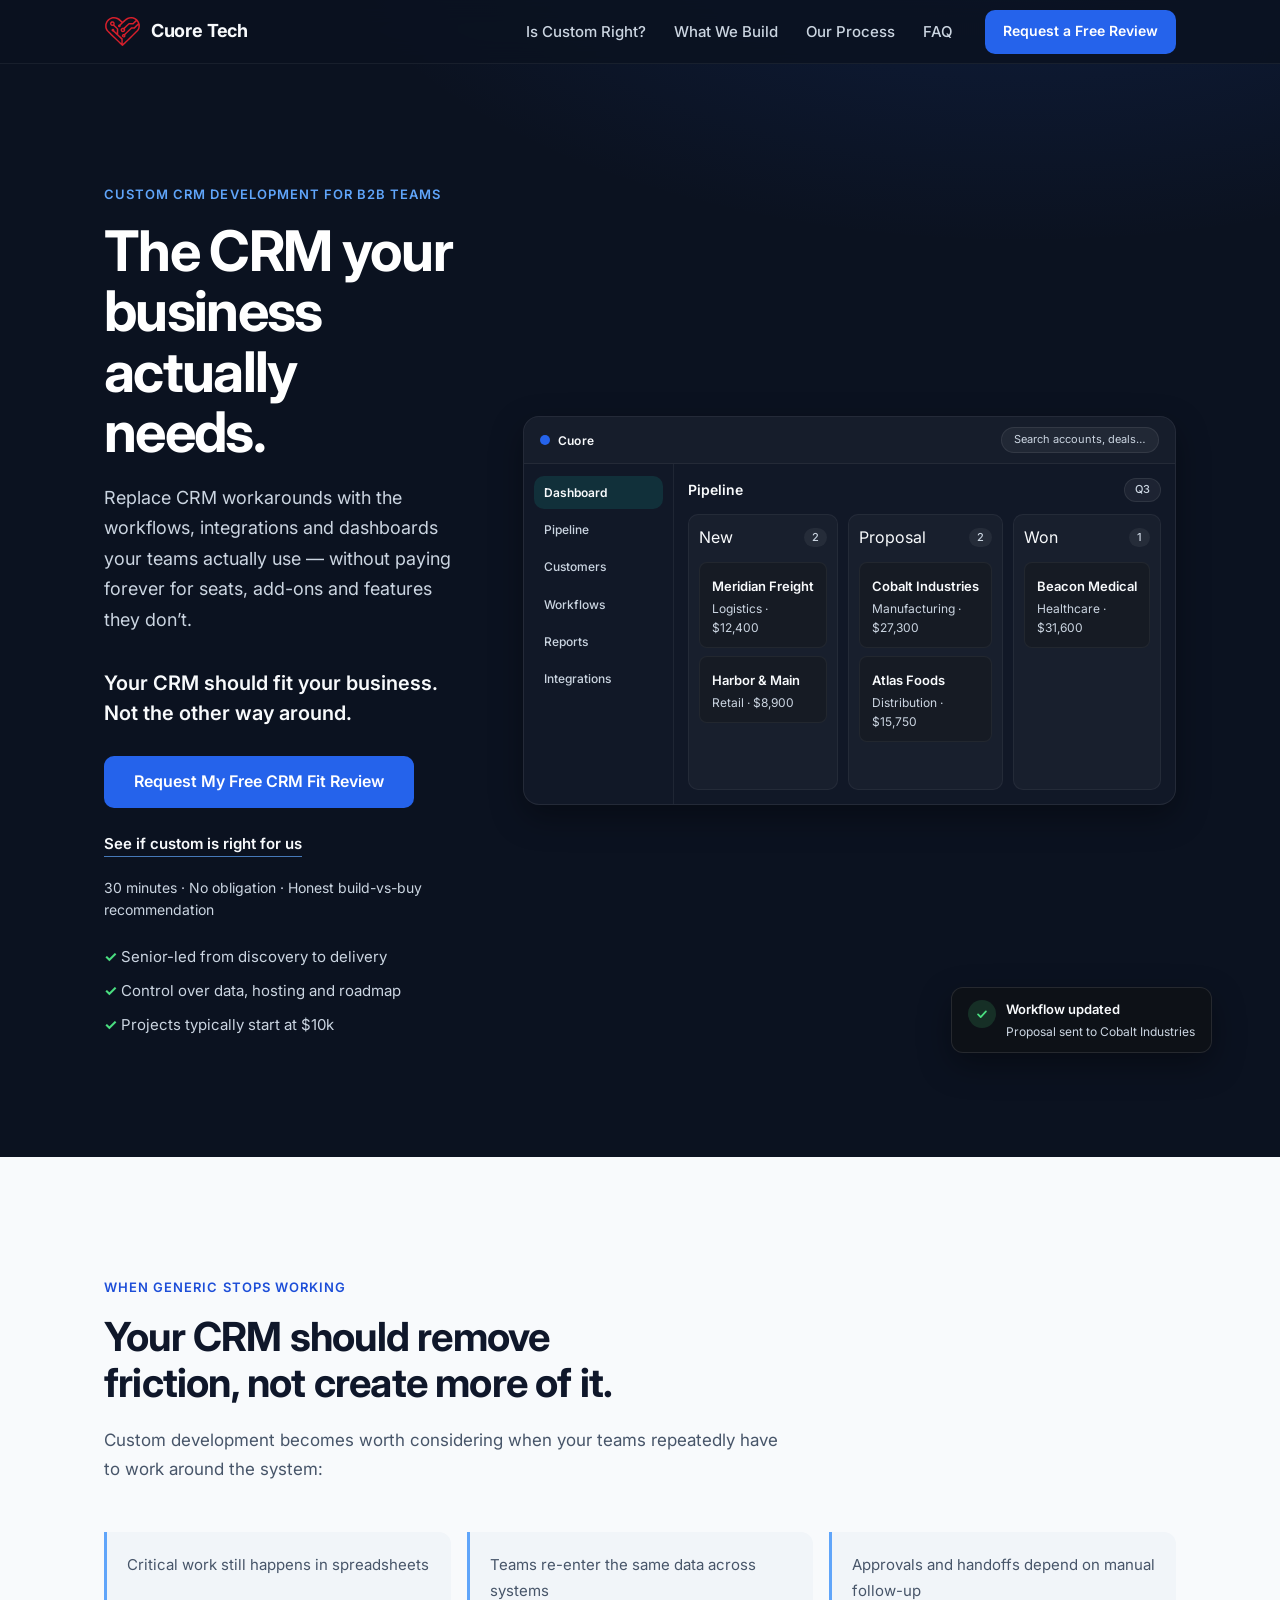
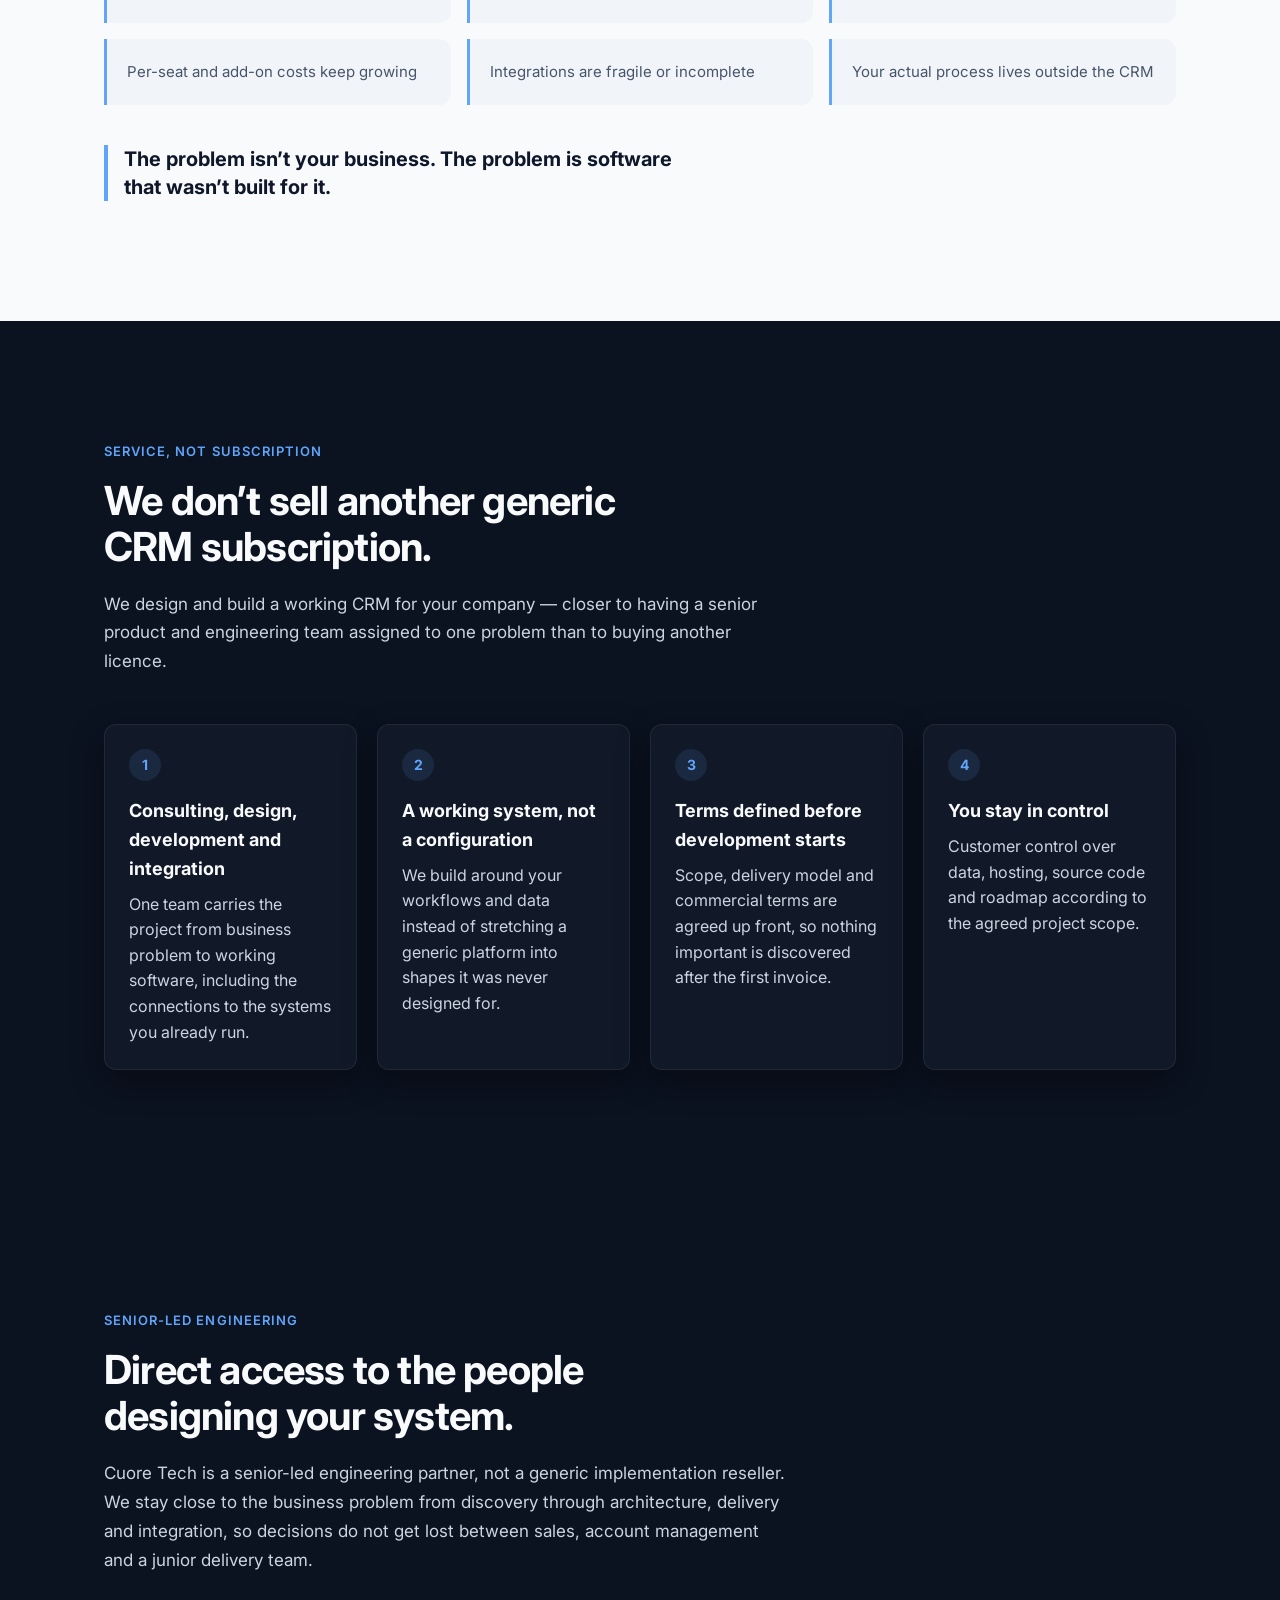
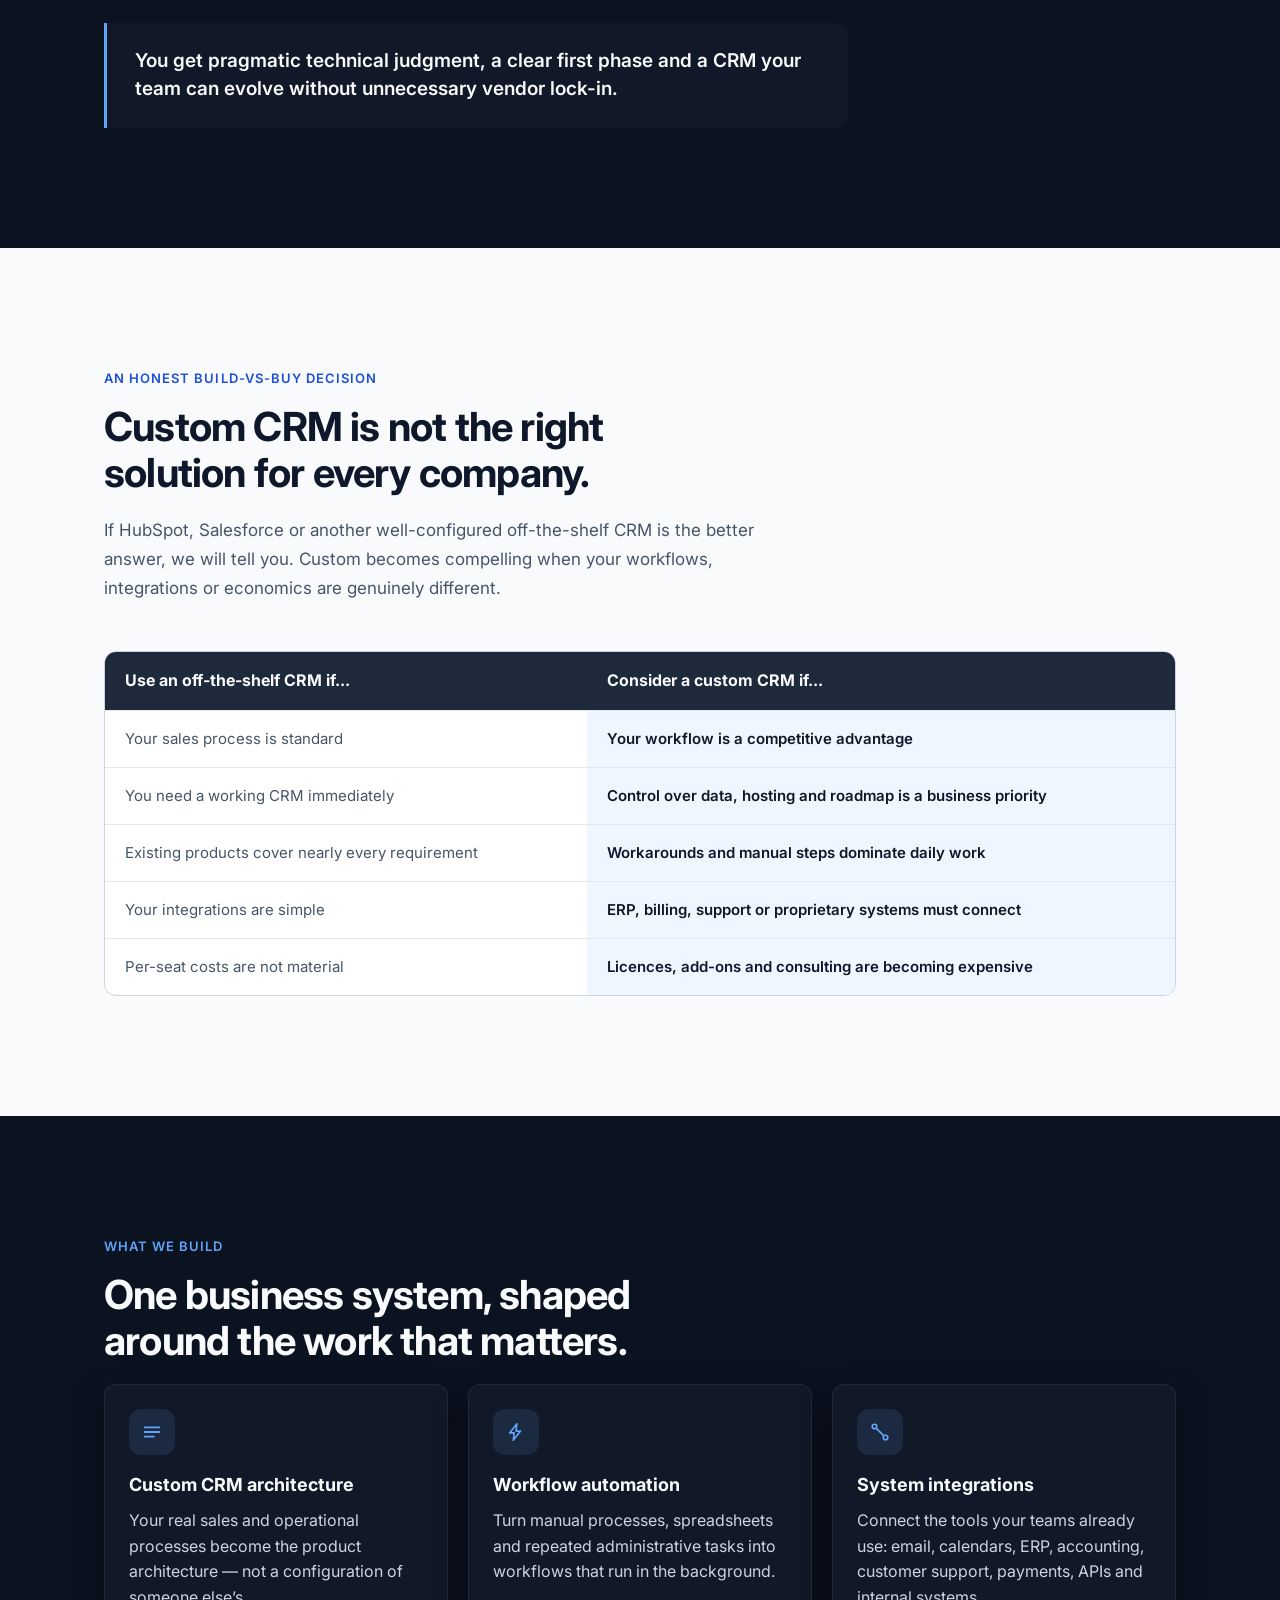
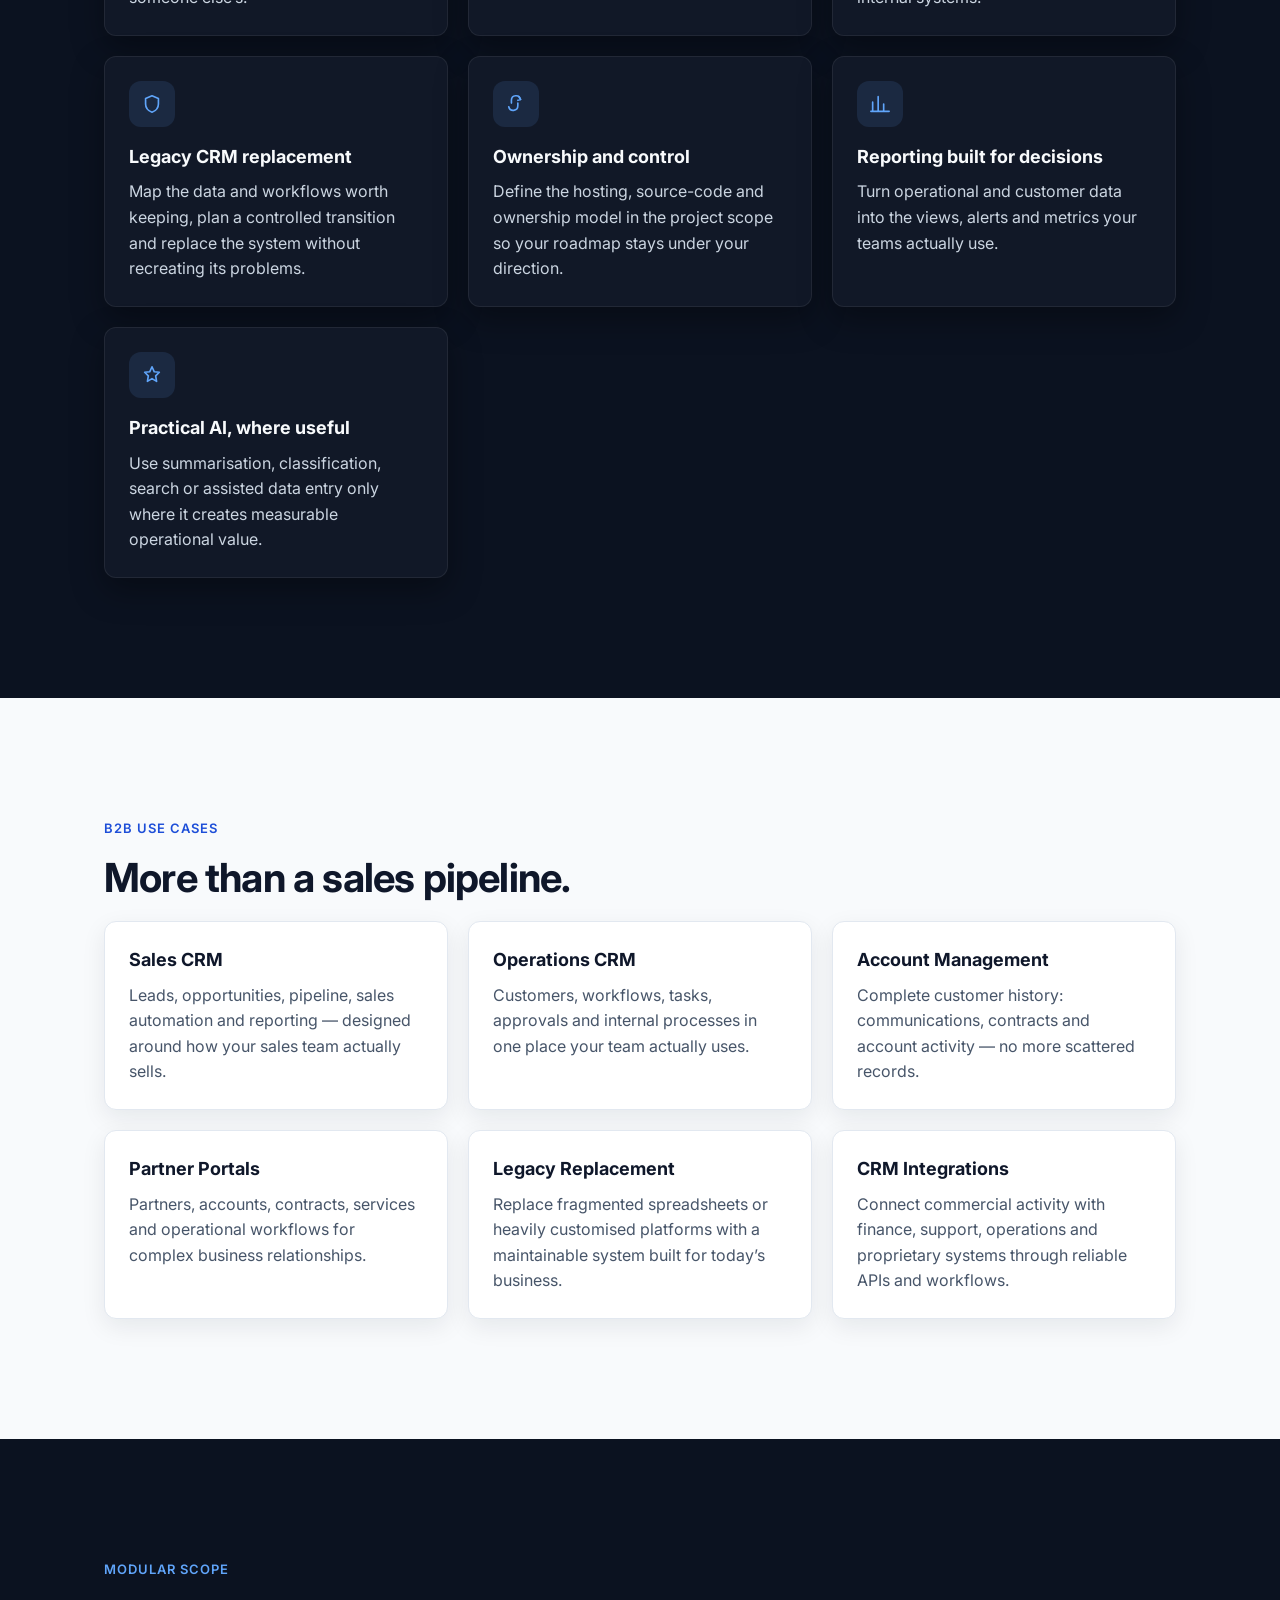
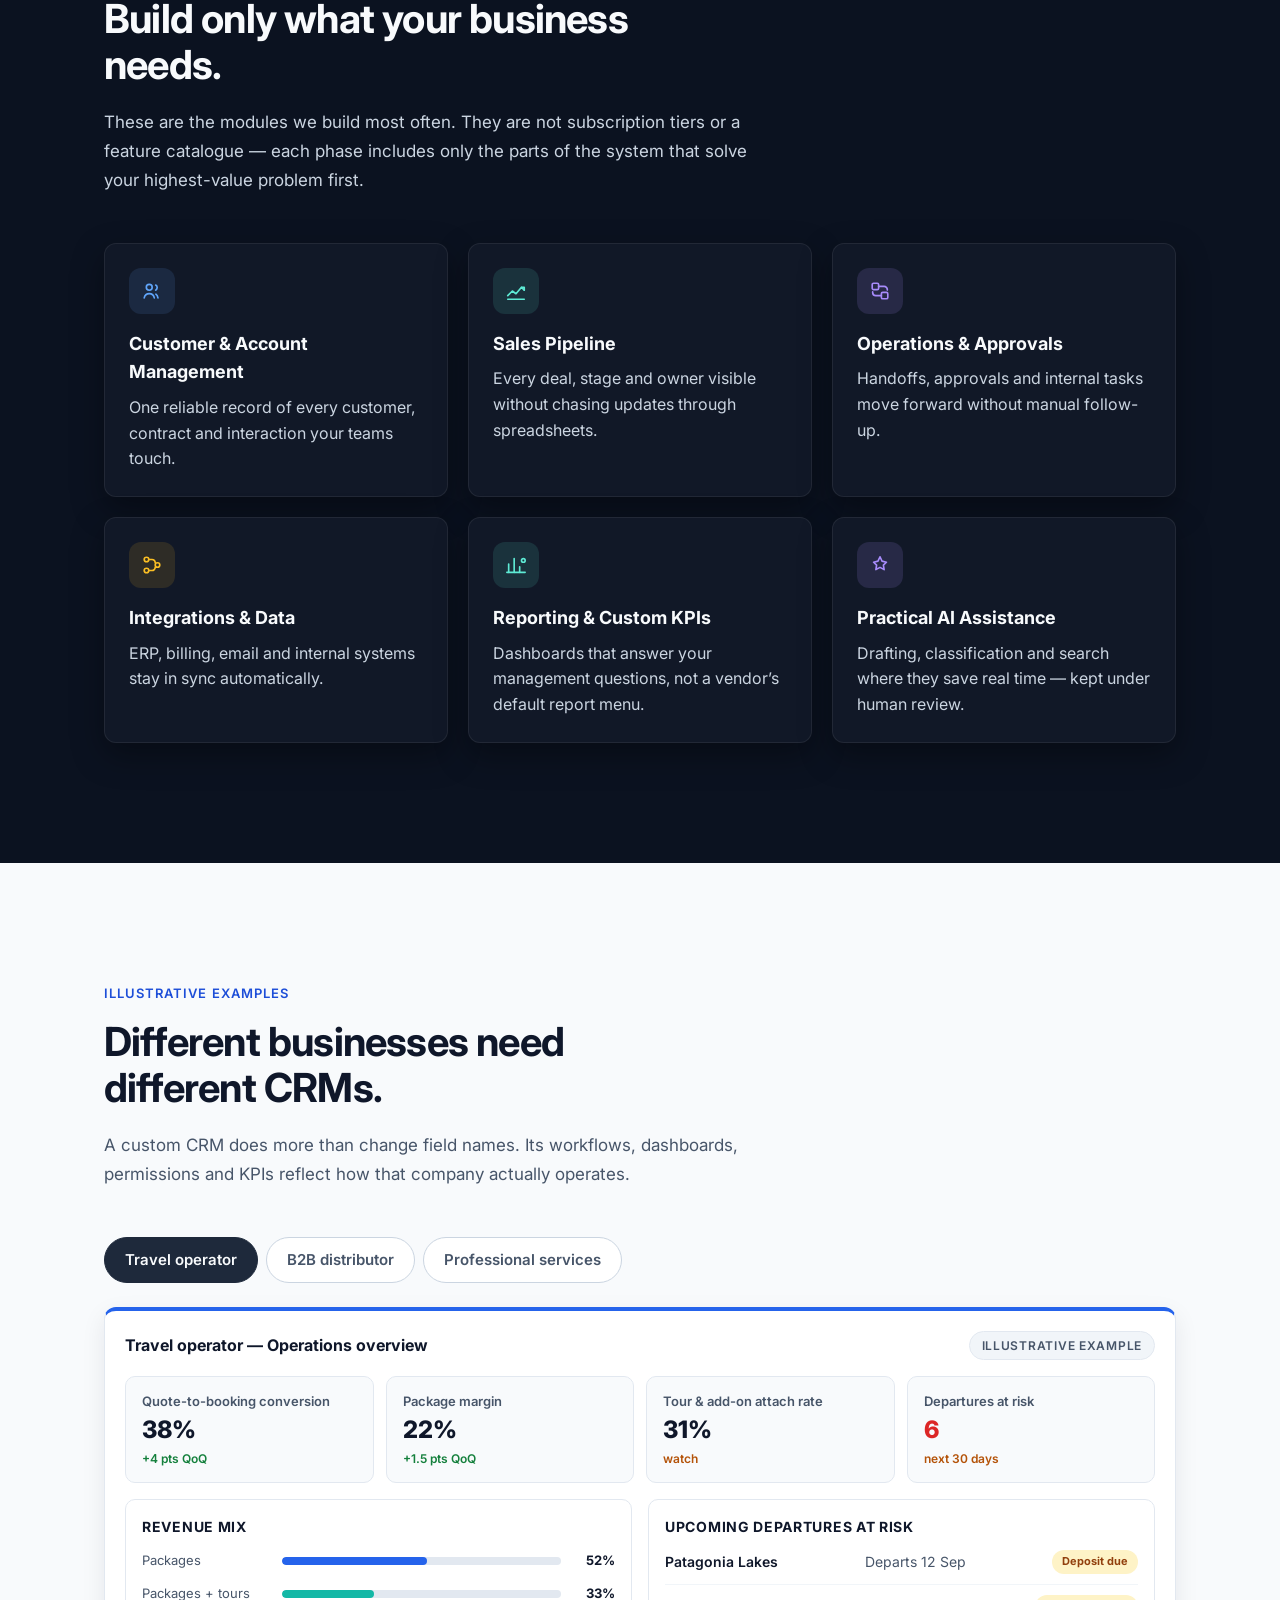
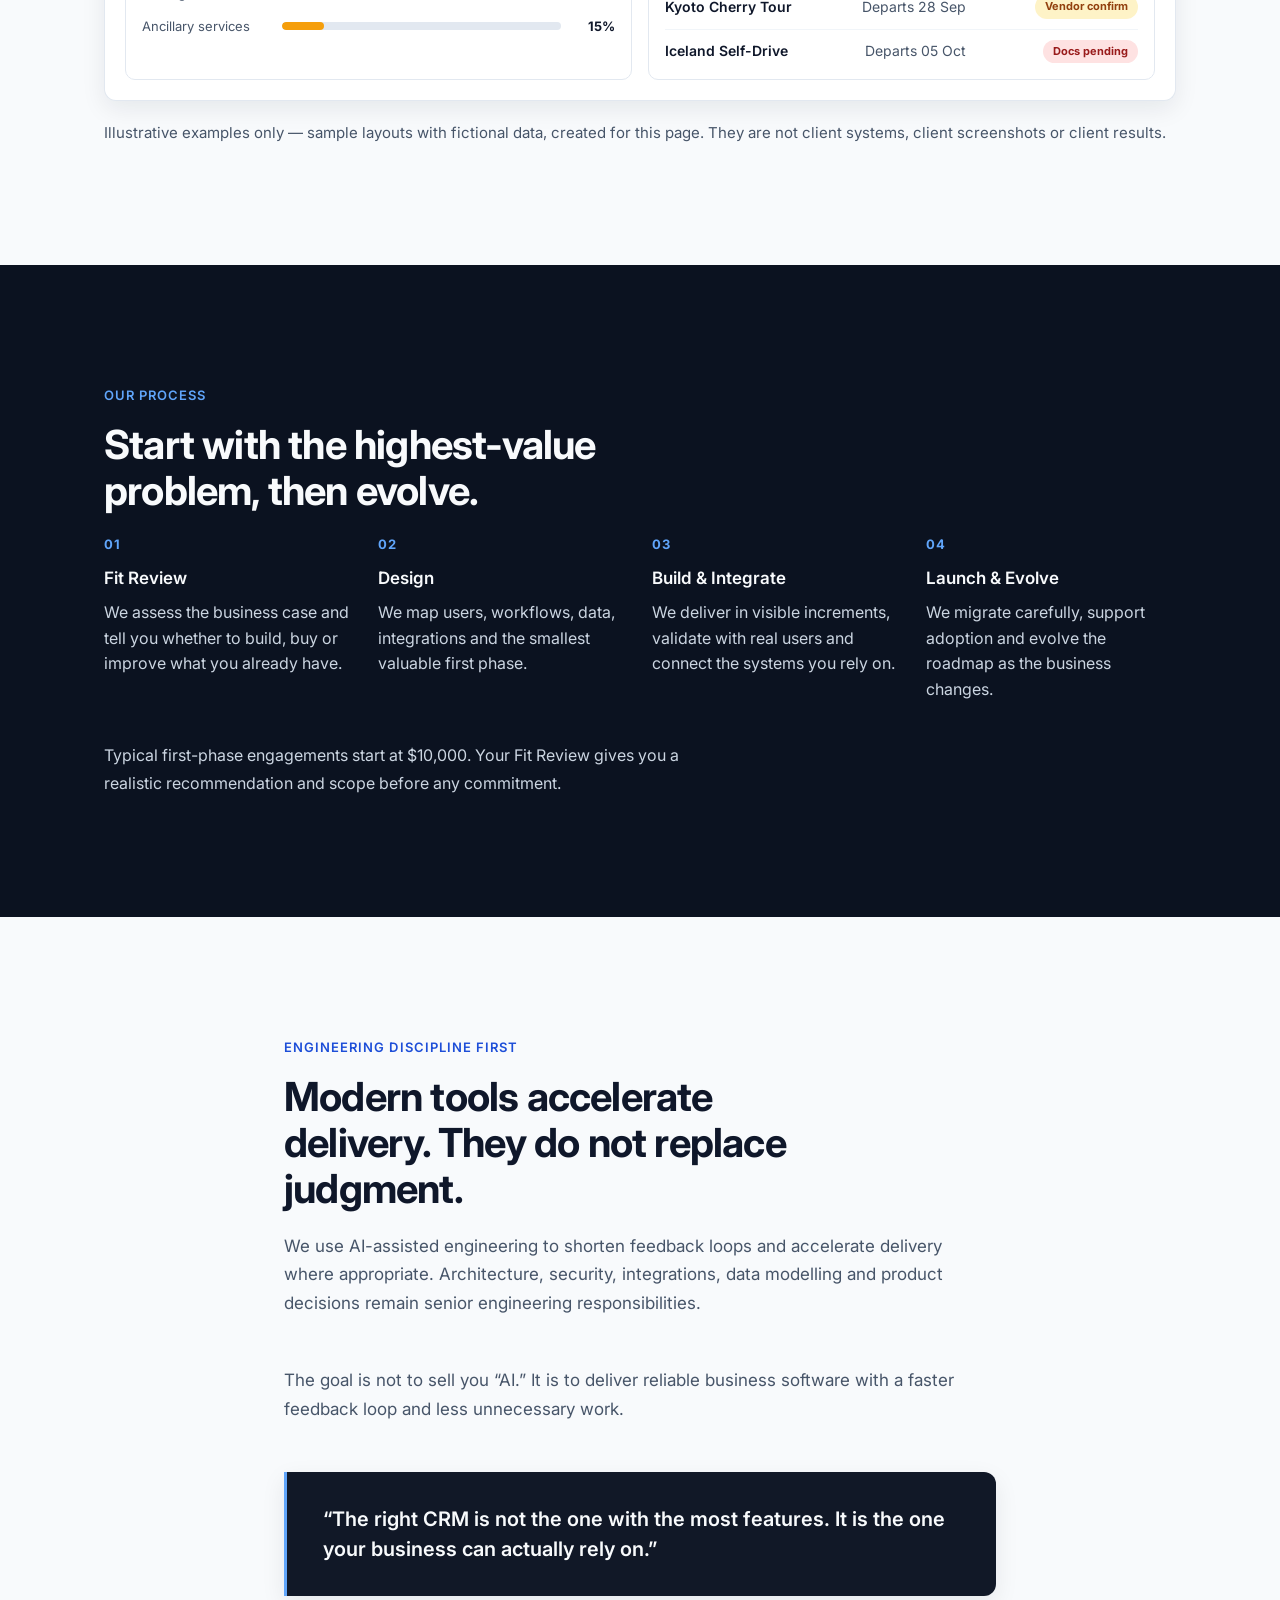
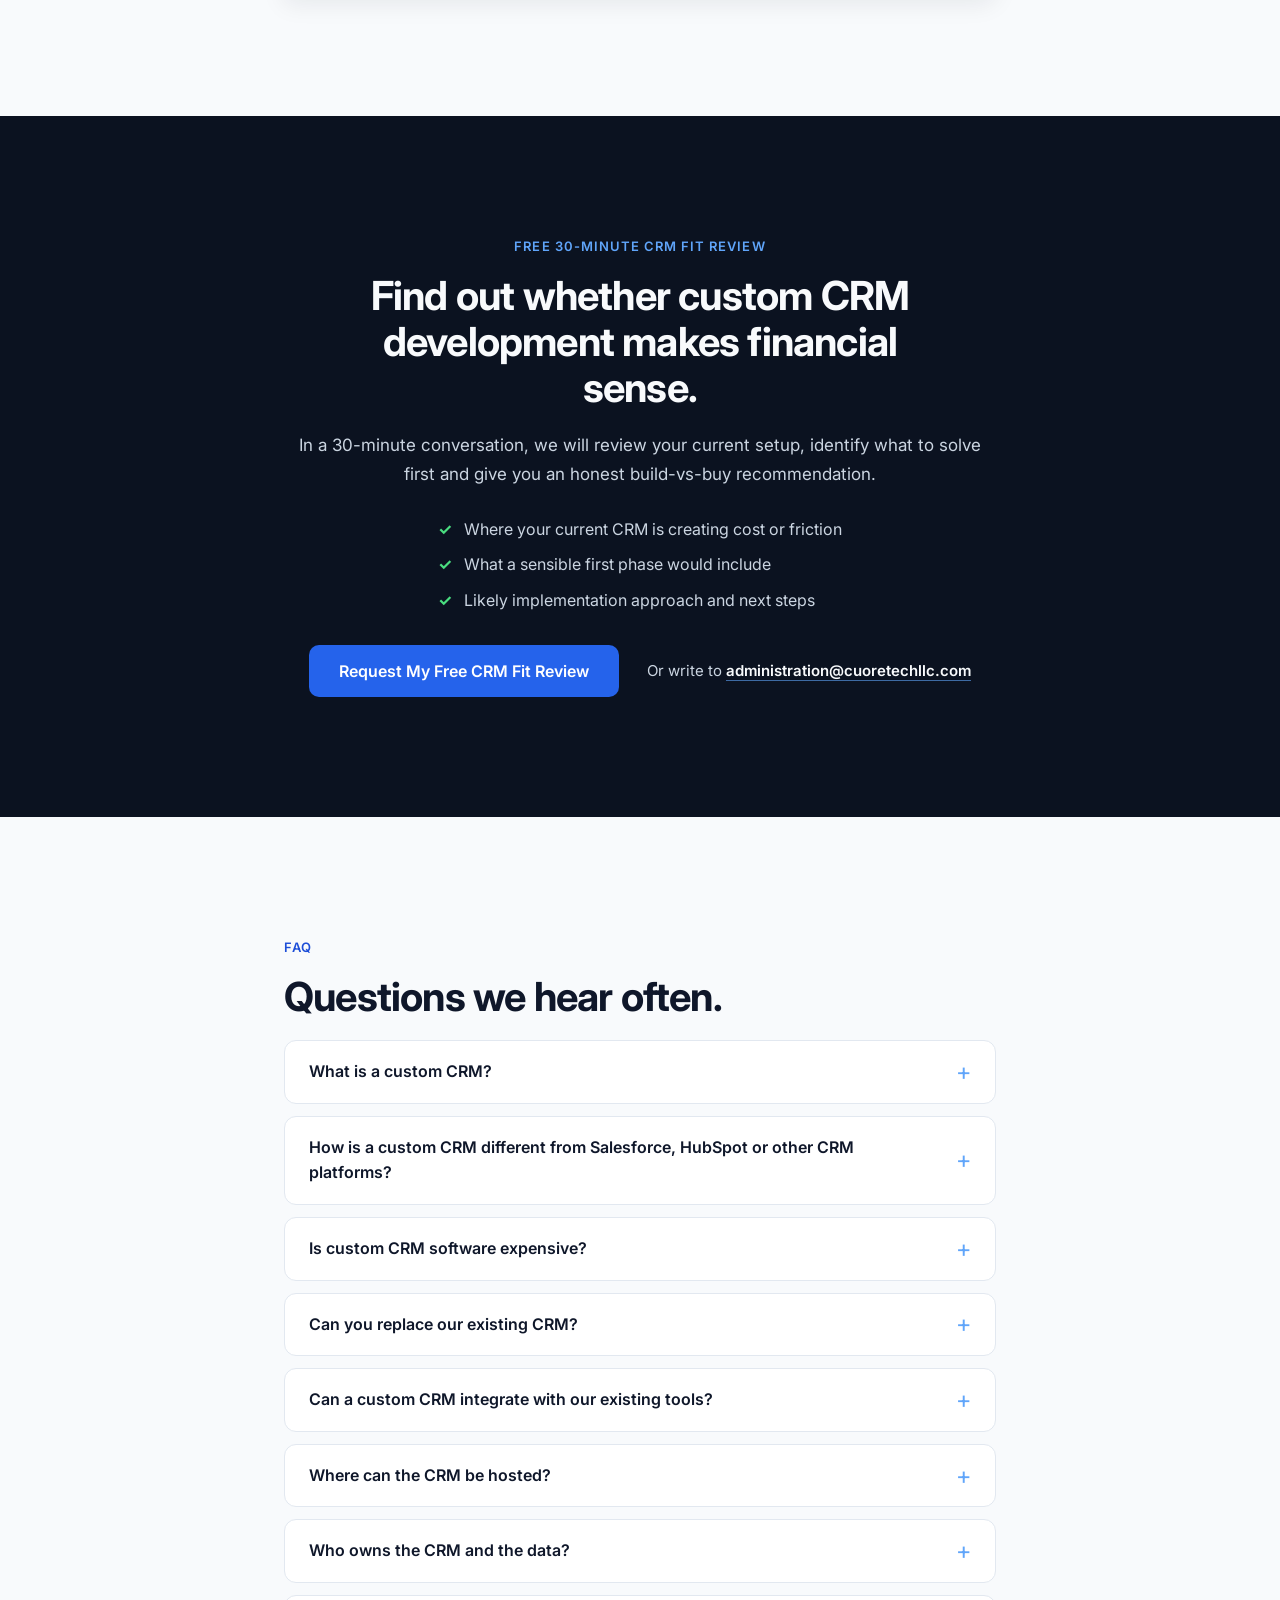
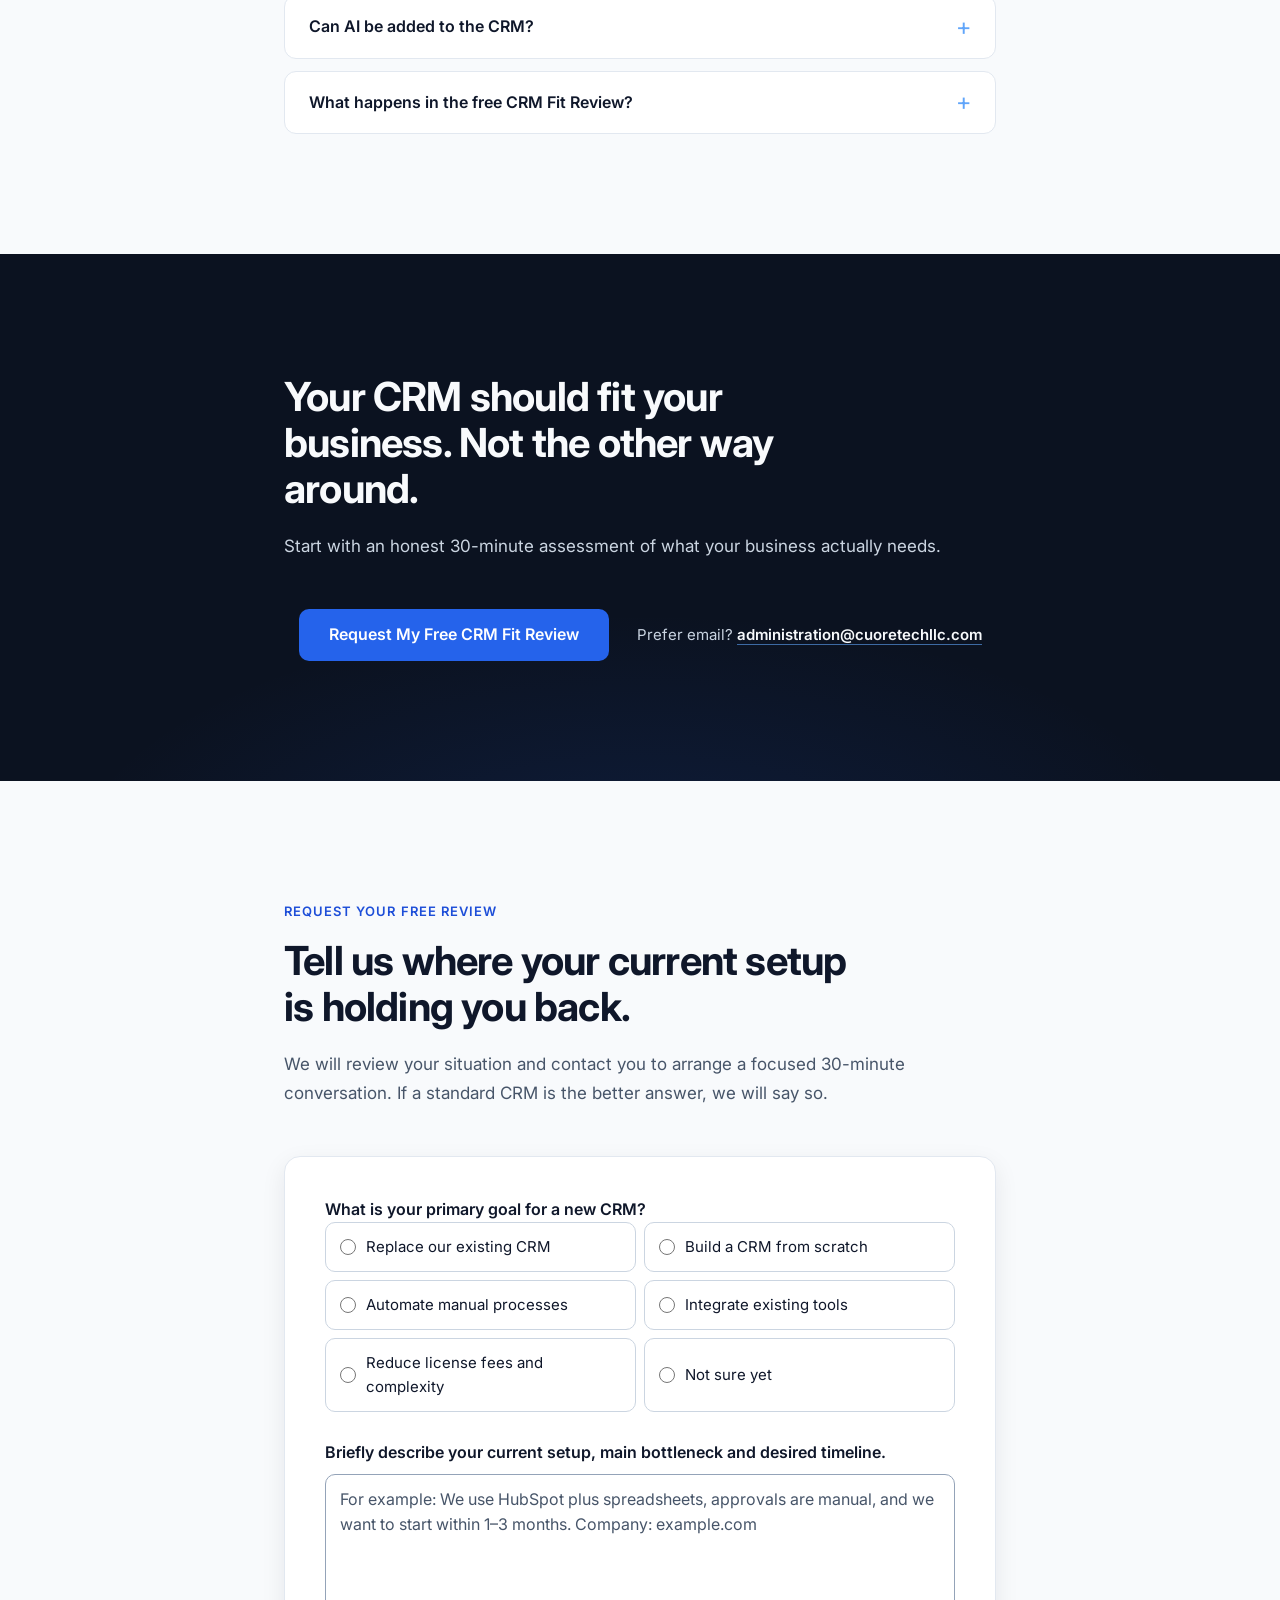
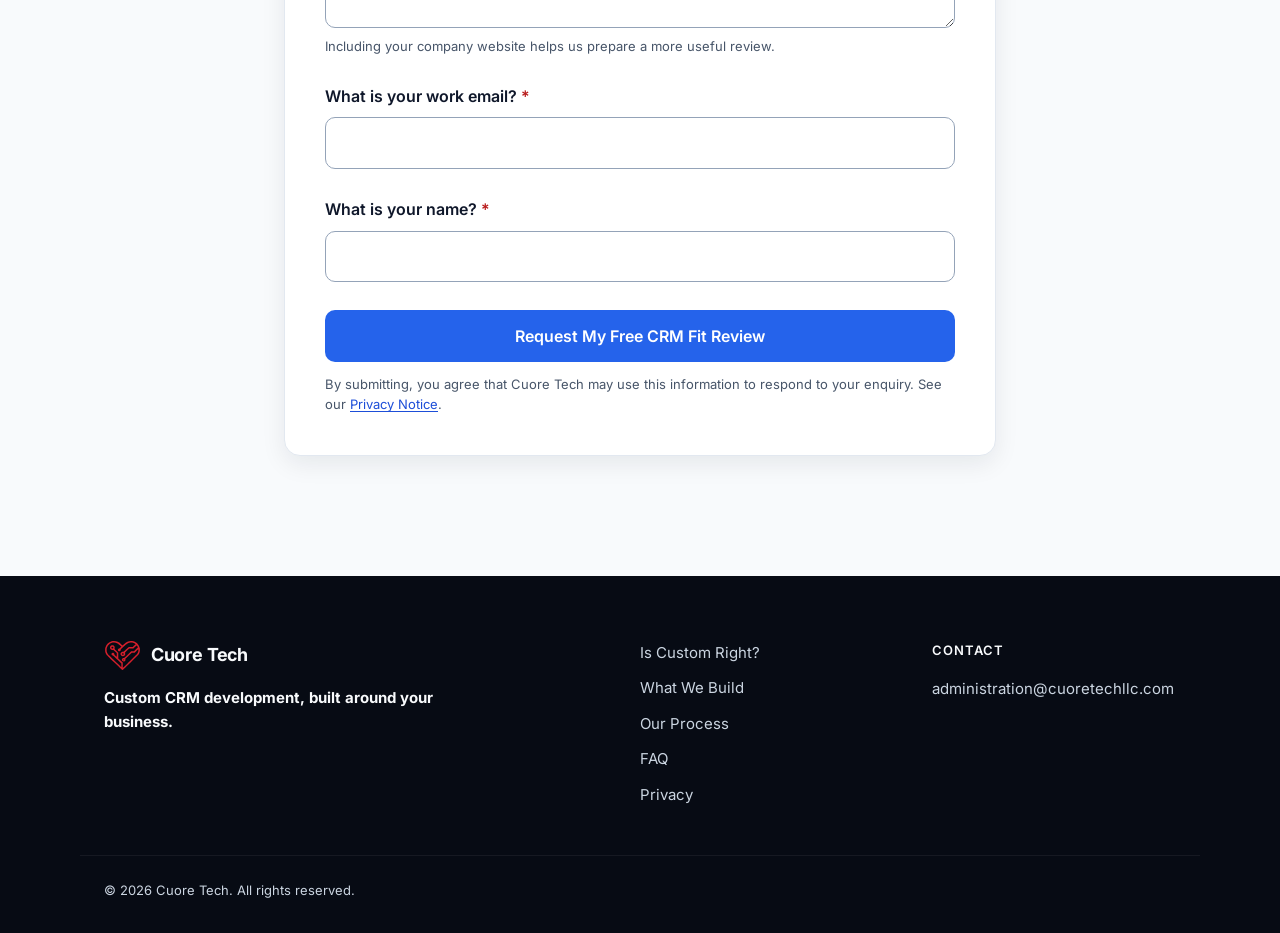
==== commit 81226e26: "Add the logo" ====
--- a/index.html
+++ b/index.html
@@ -158,7 +158,7 @@
   <header class="site-header">
     <div class="container header-inner">
       <a class="brand" href="#top" aria-label="Cuore Tech — home">
-        <span class="brand-mark" aria-hidden="true"></span>
+        <img class="brand-symbol" src="cuore-tech-symbol.svg" alt="" aria-hidden="true" />
         <span class="brand-name">Cuore Tech</span>
       </a>
 
@@ -813,7 +813,7 @@
     <div class="container footer-inner">
       <div class="footer-brand">
         <span class="brand">
-          <span class="brand-mark" aria-hidden="true"></span>
+          <img class="brand-symbol" src="cuore-tech-symbol.svg" alt="" aria-hidden="true" />
           <span class="brand-name">Cuore Tech</span>
         </span>
         <p class="footer-tagline">Custom CRM development, built around your business.</p>
--- a/css/style.css
+++ b/css/style.css
@@ -223,11 +223,11 @@
   letter-spacing: -0.01em;
 }
 
-.brand-mark {
-  width: 26px;
-  height: 26px;
-  border-radius: 7px;
-  background: linear-gradient(135deg, var(--blue-600), var(--blue-700));
+.brand-symbol {
+  display: block;
+  height: 32px;
+  width: auto;
+  object-fit: contain;
   flex-shrink: 0;
 }
 
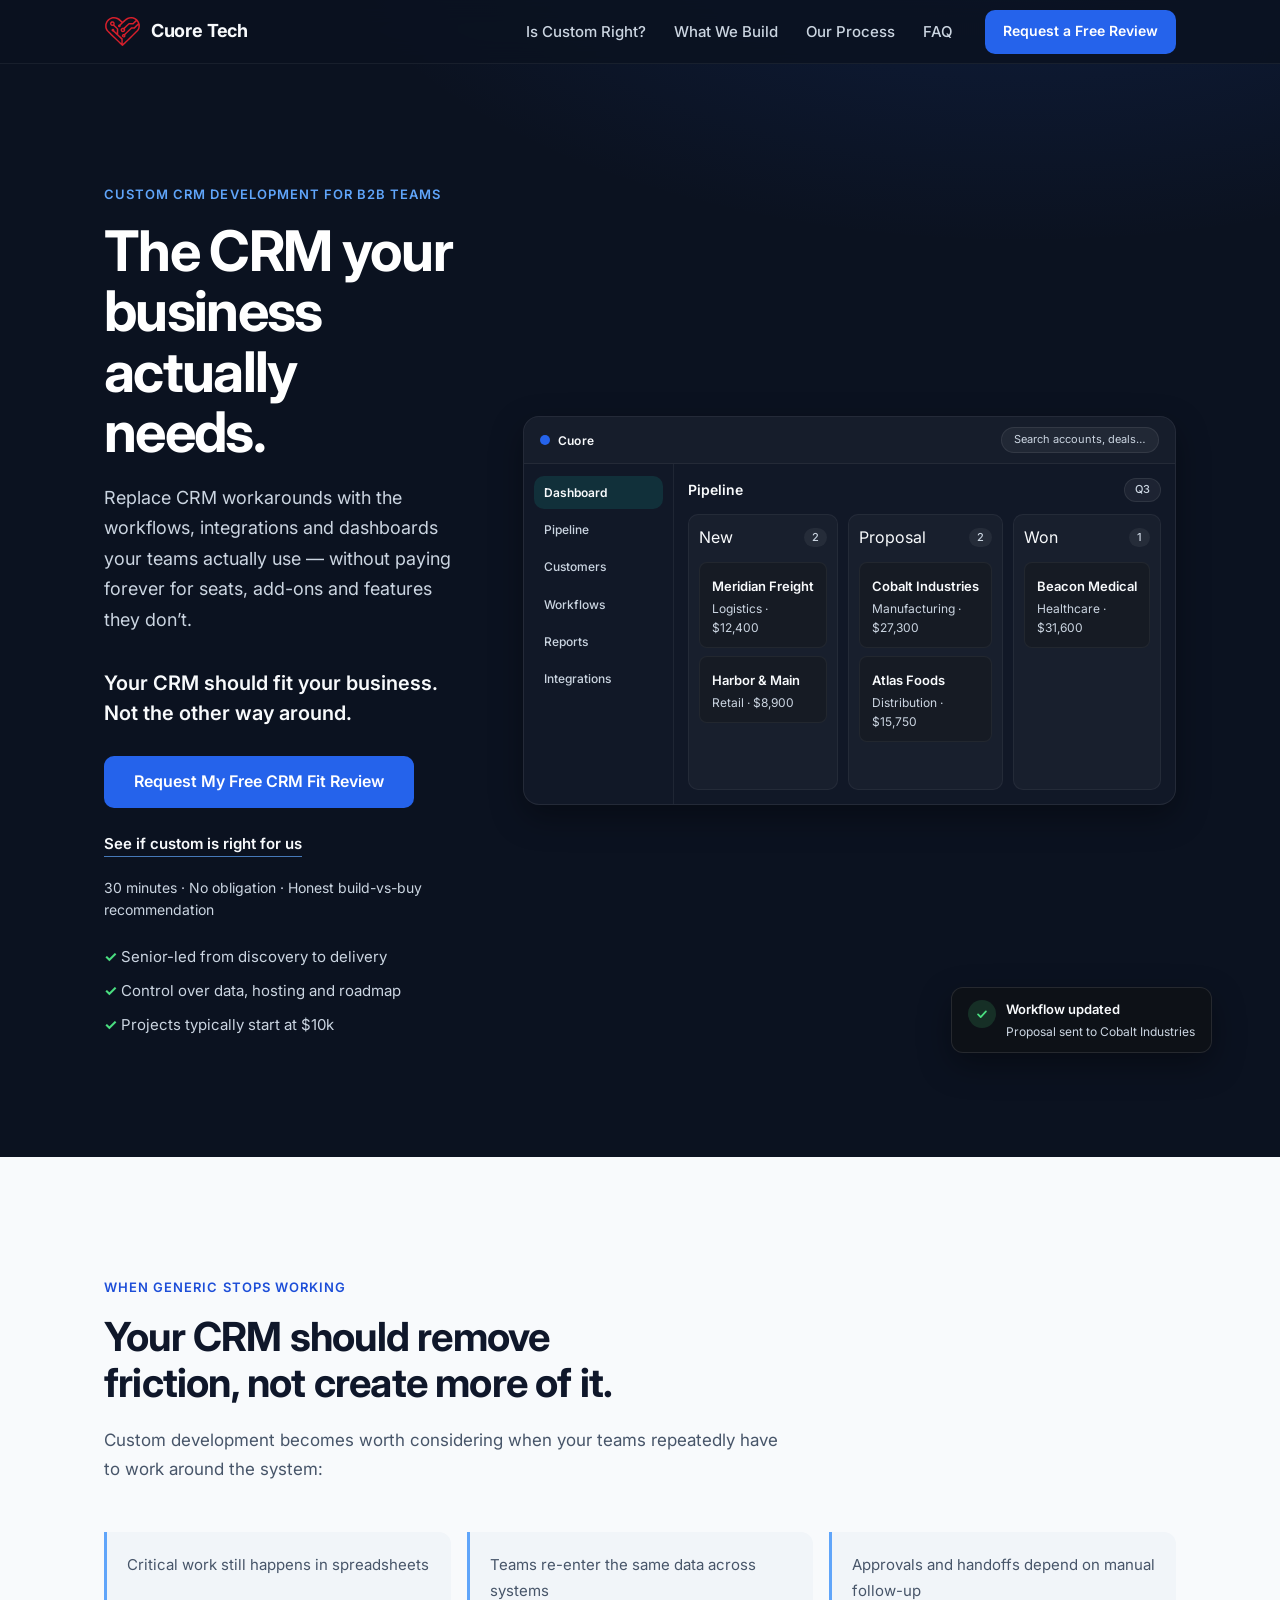
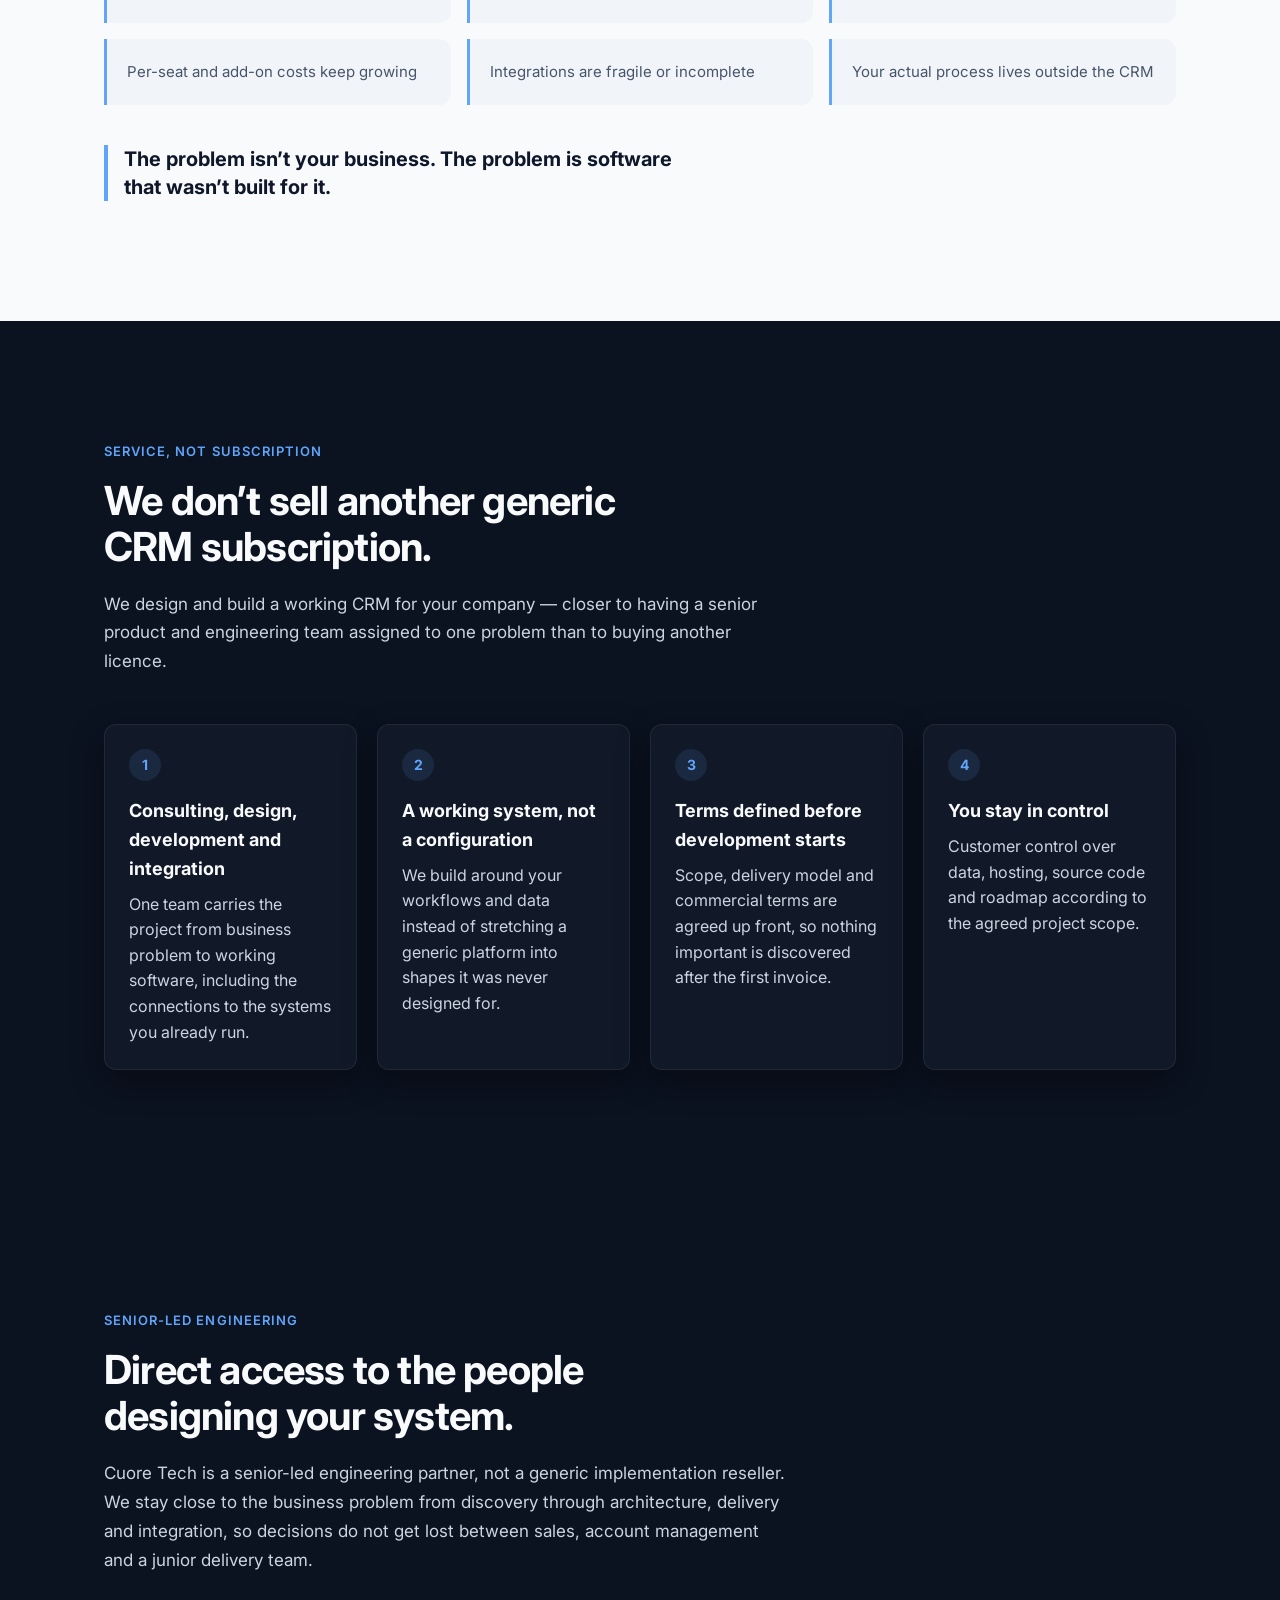
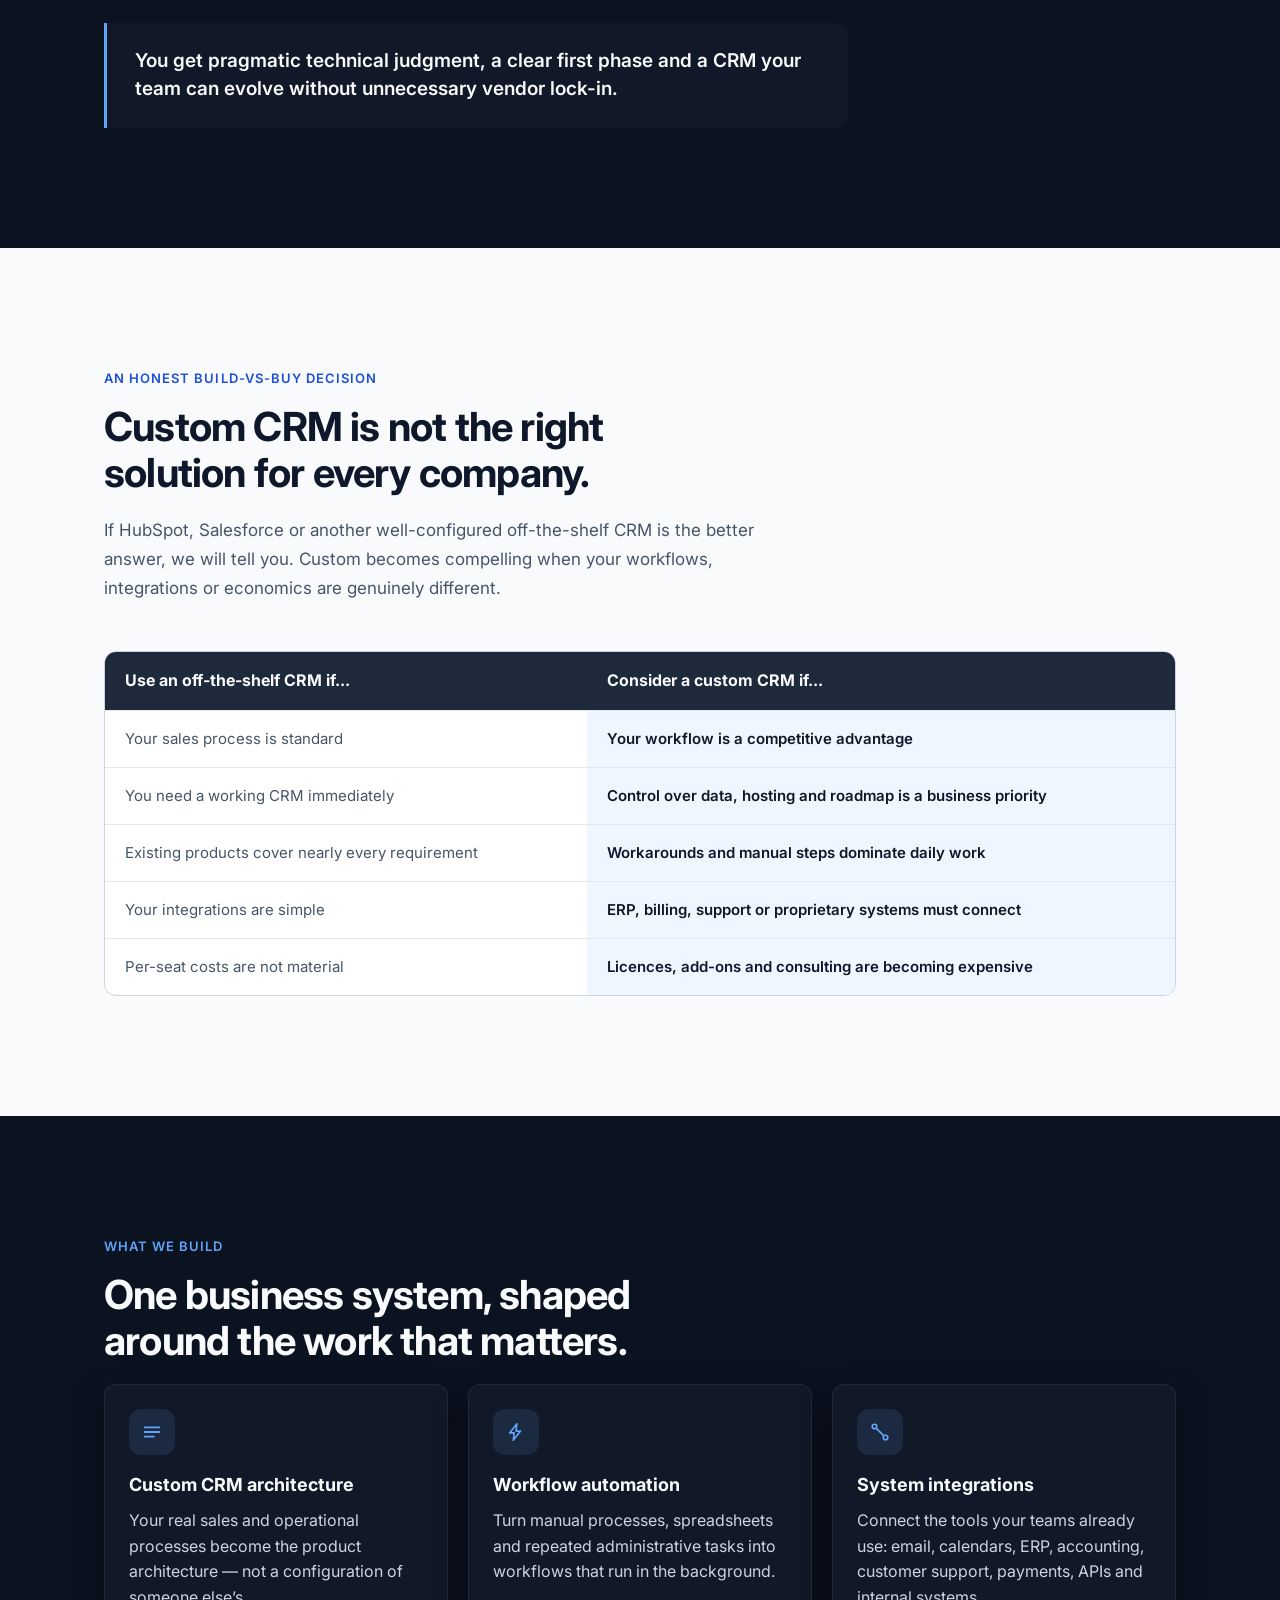
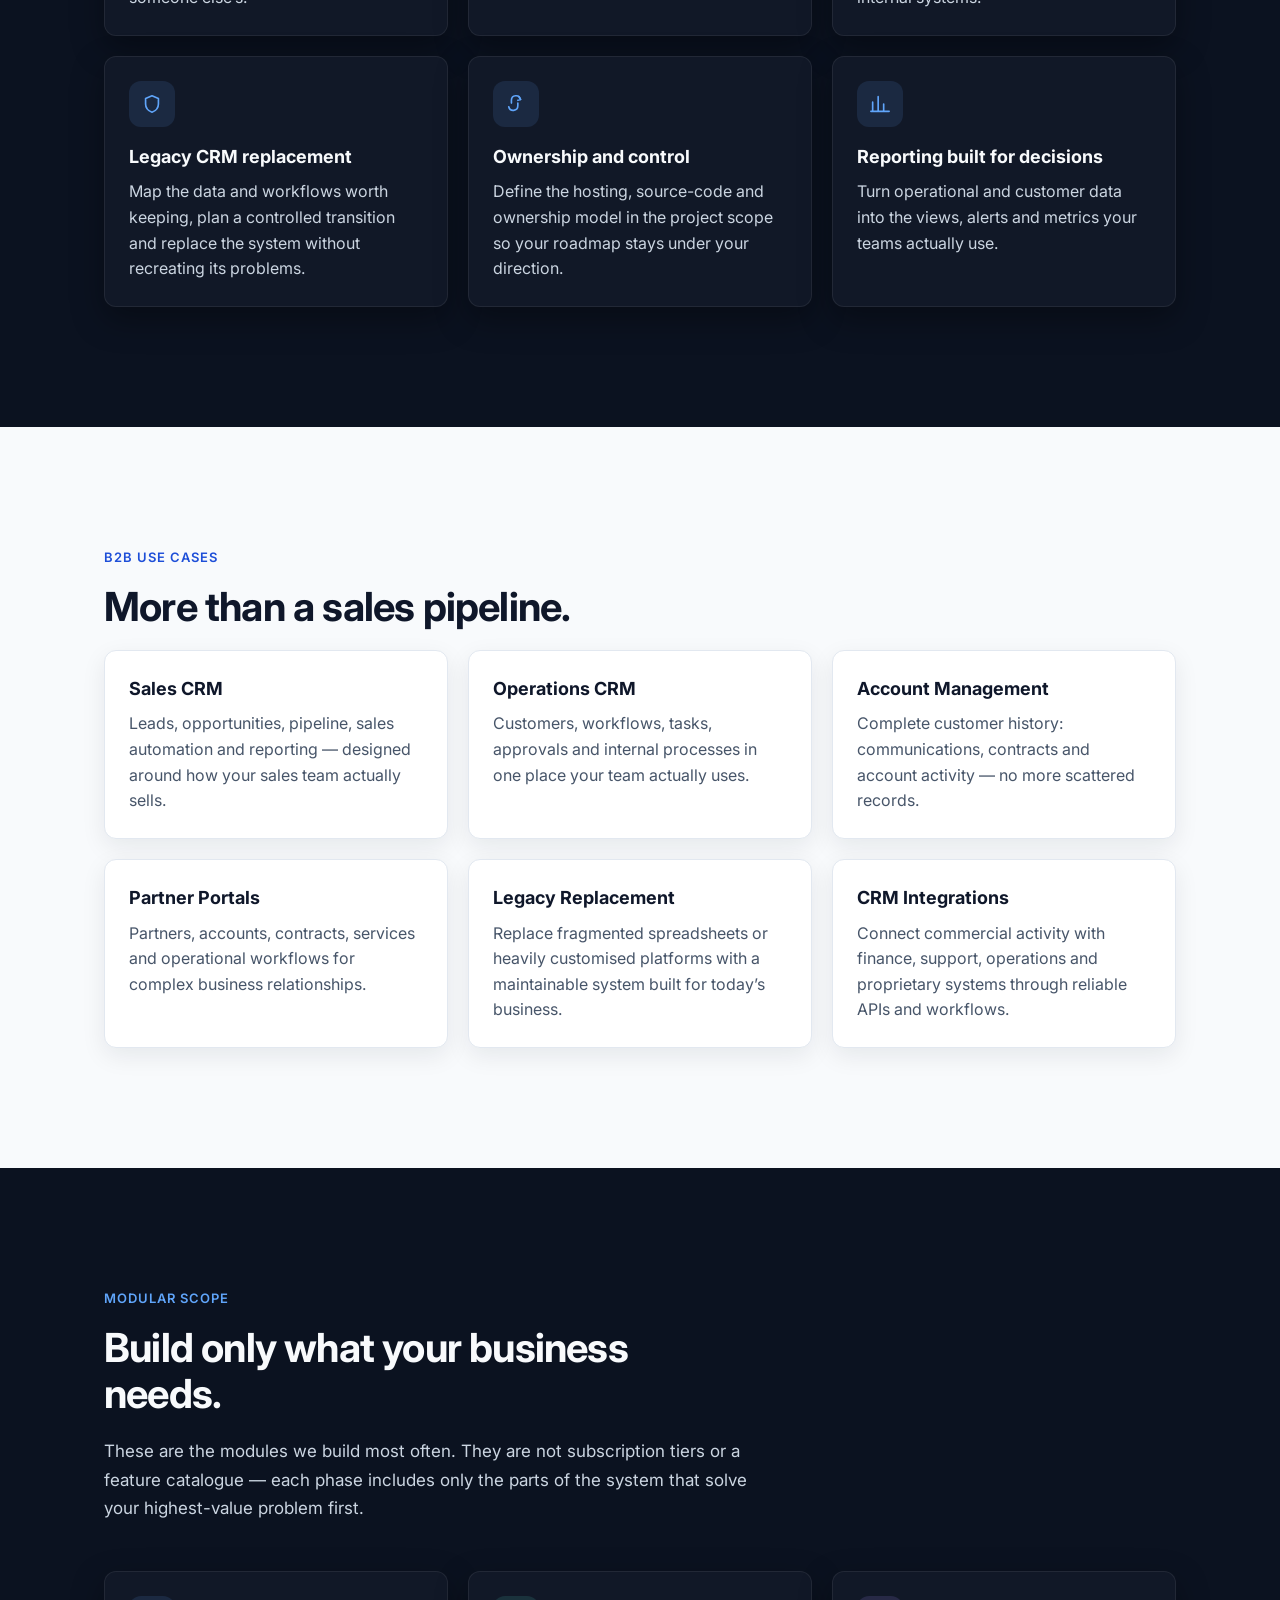
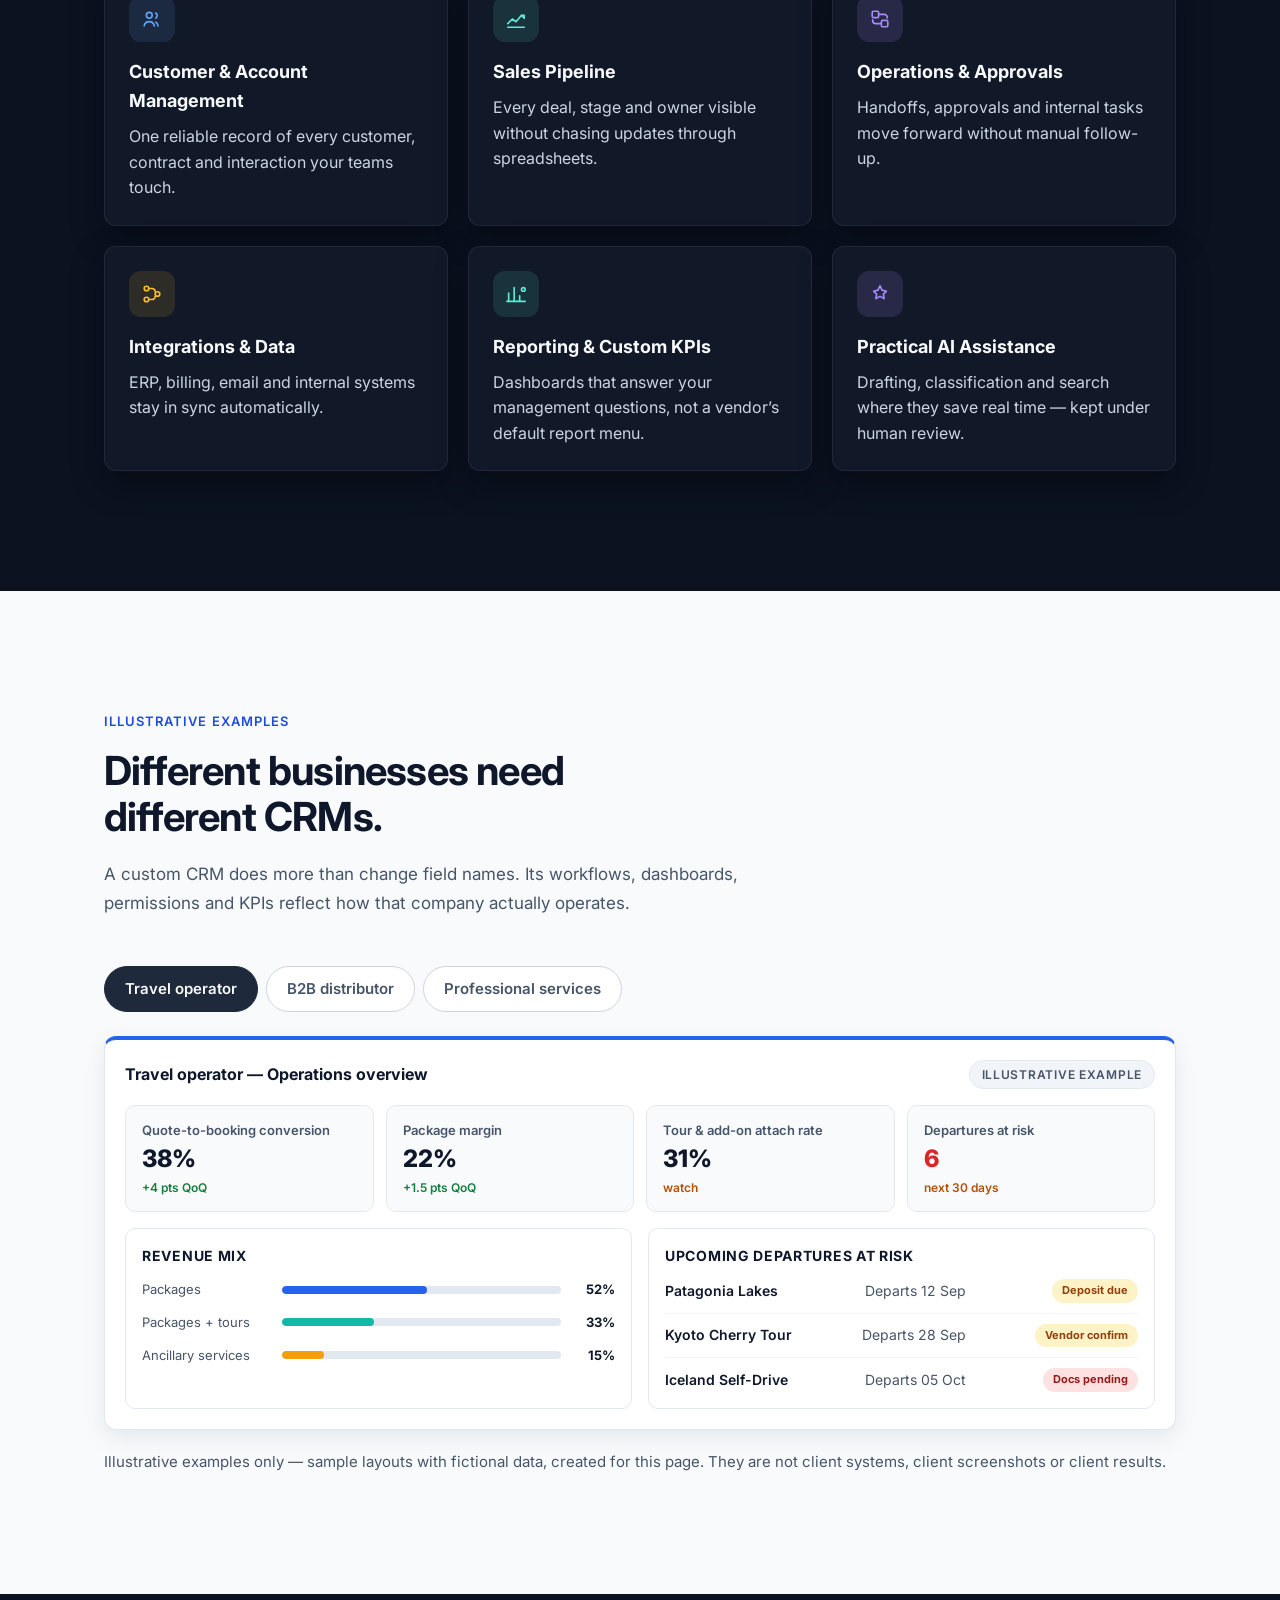
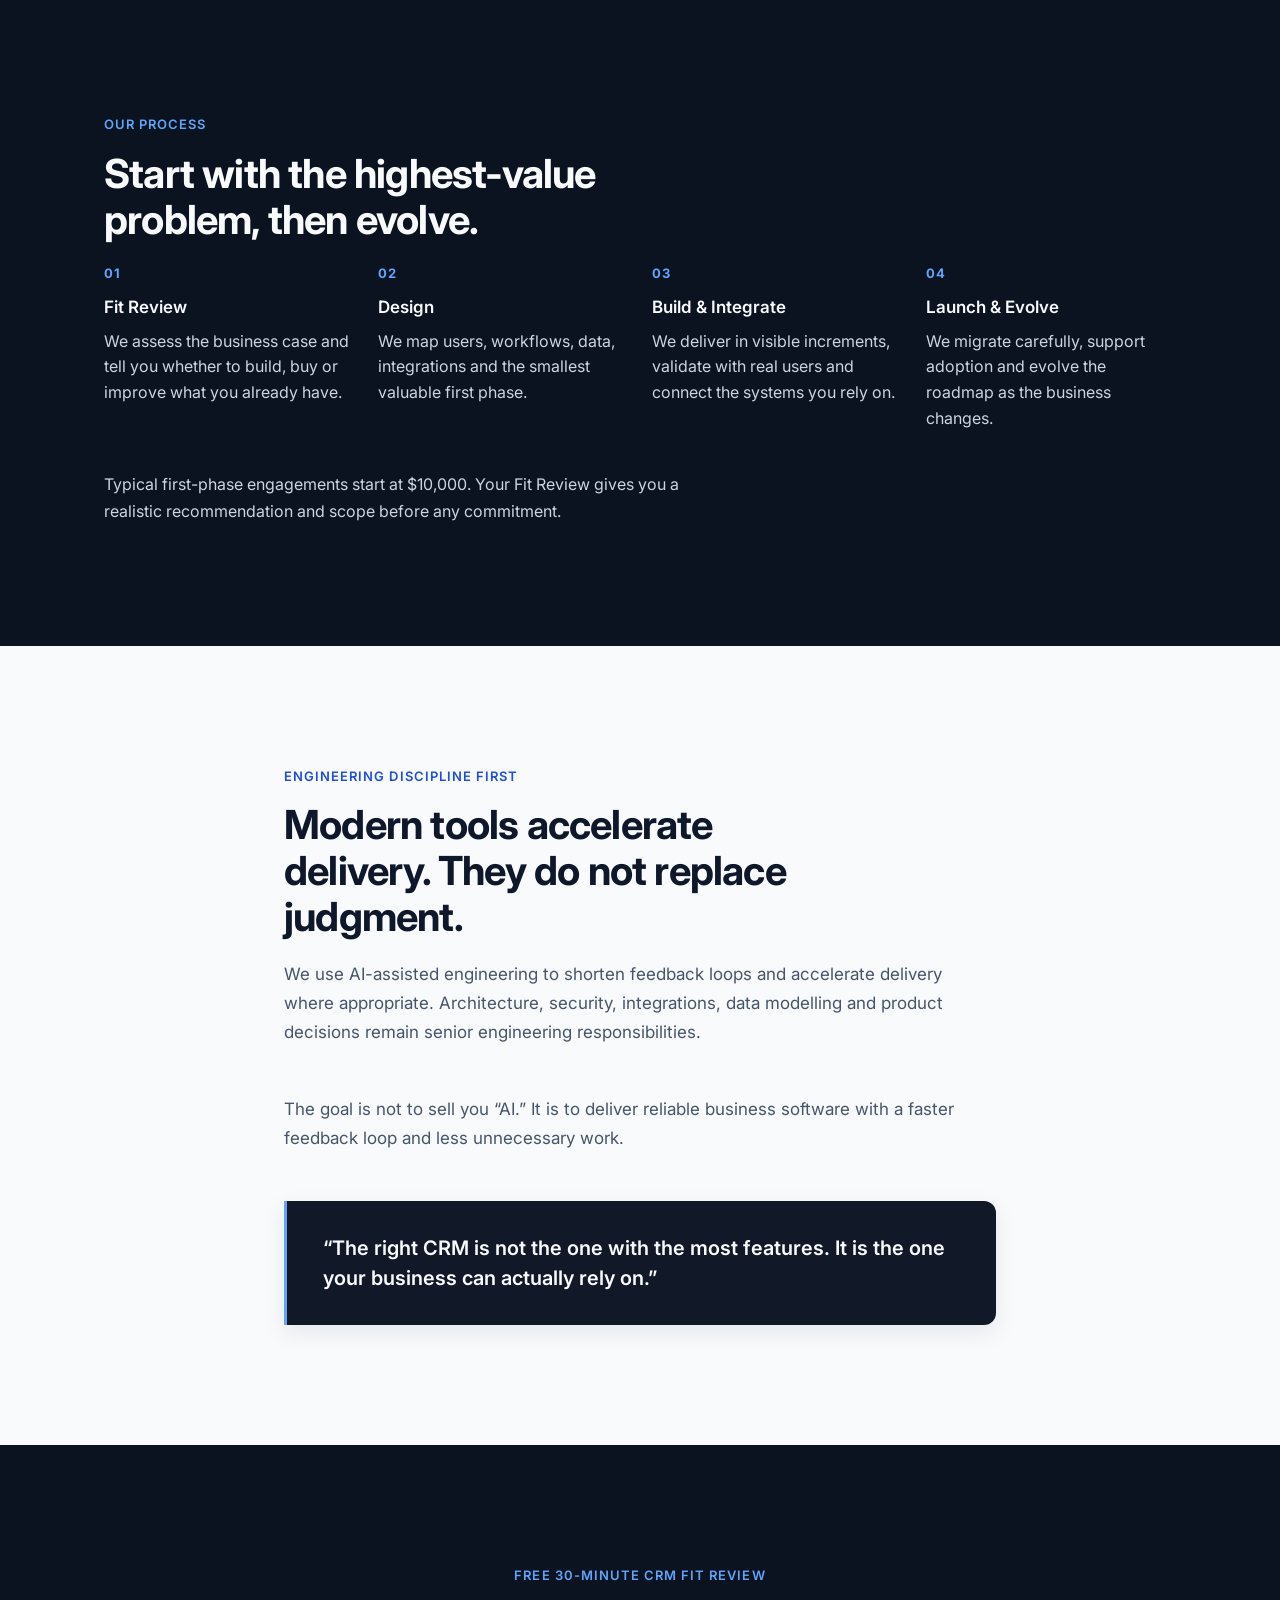
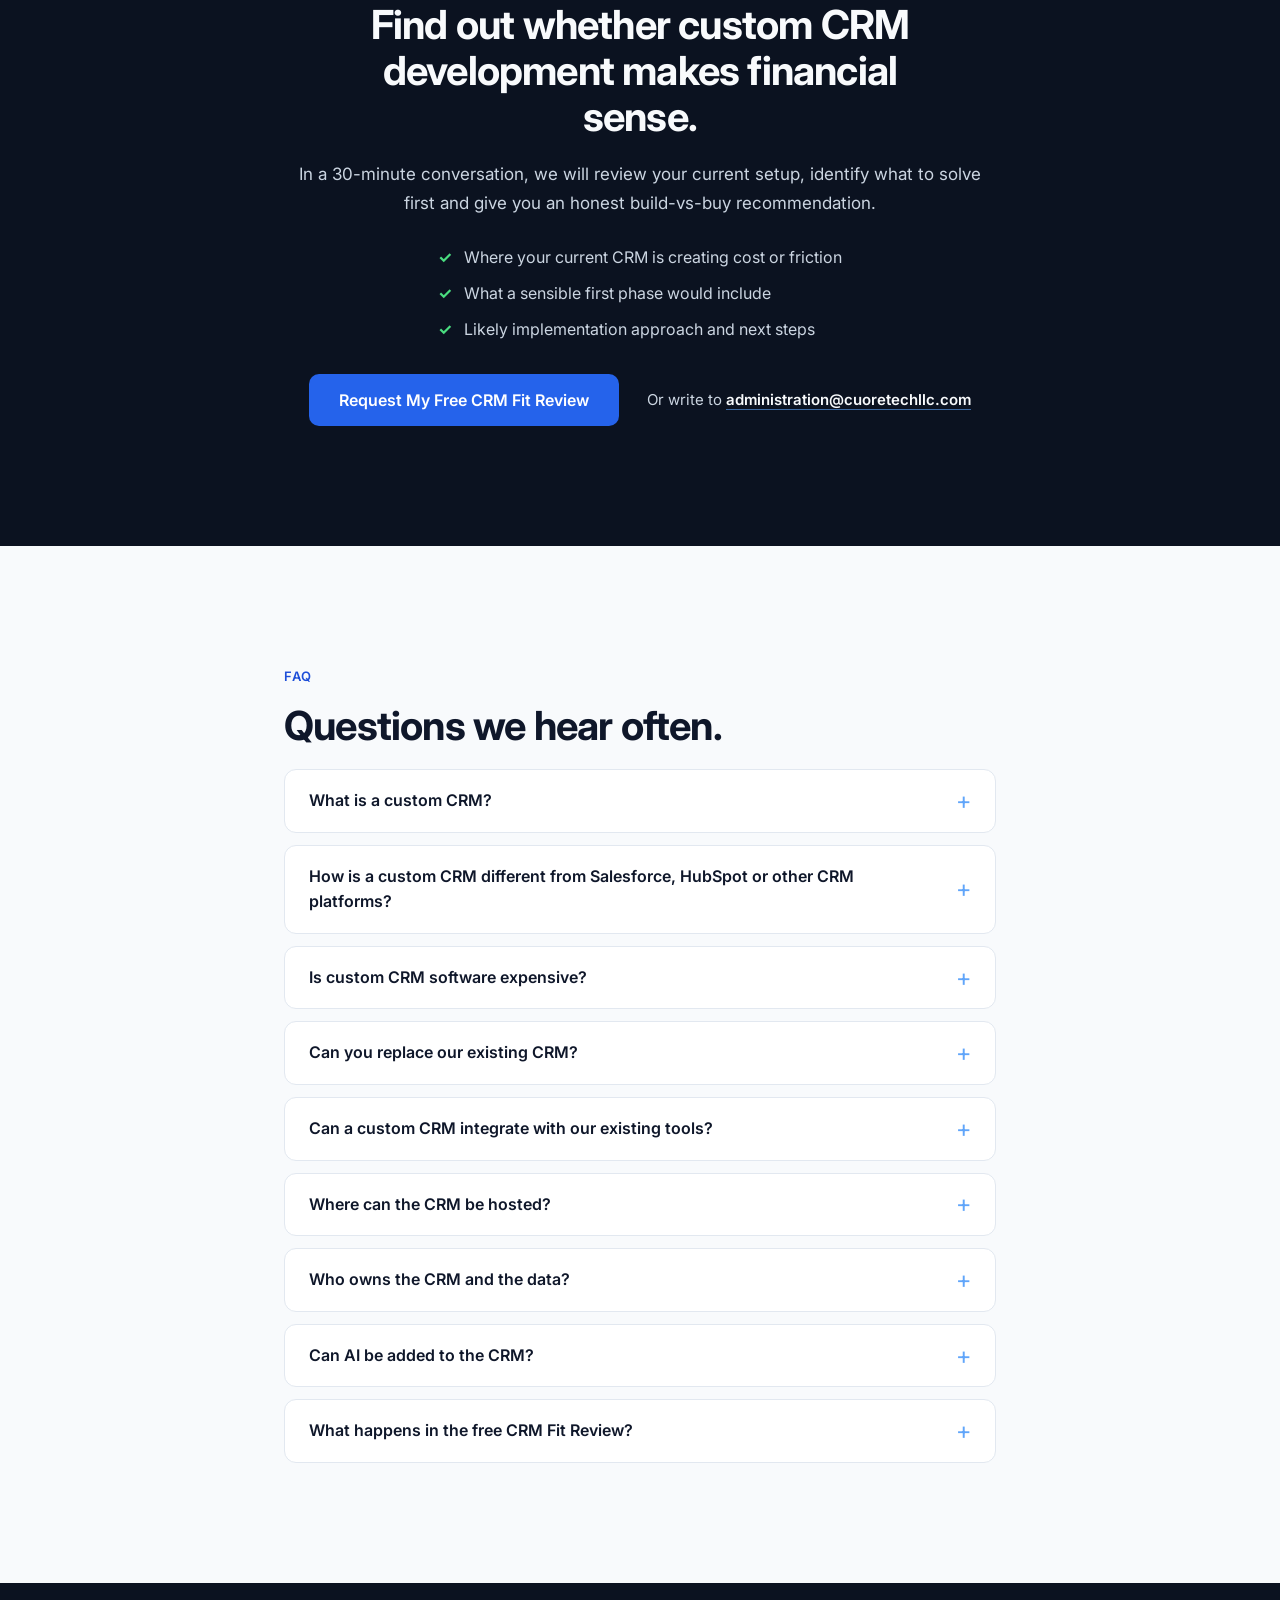
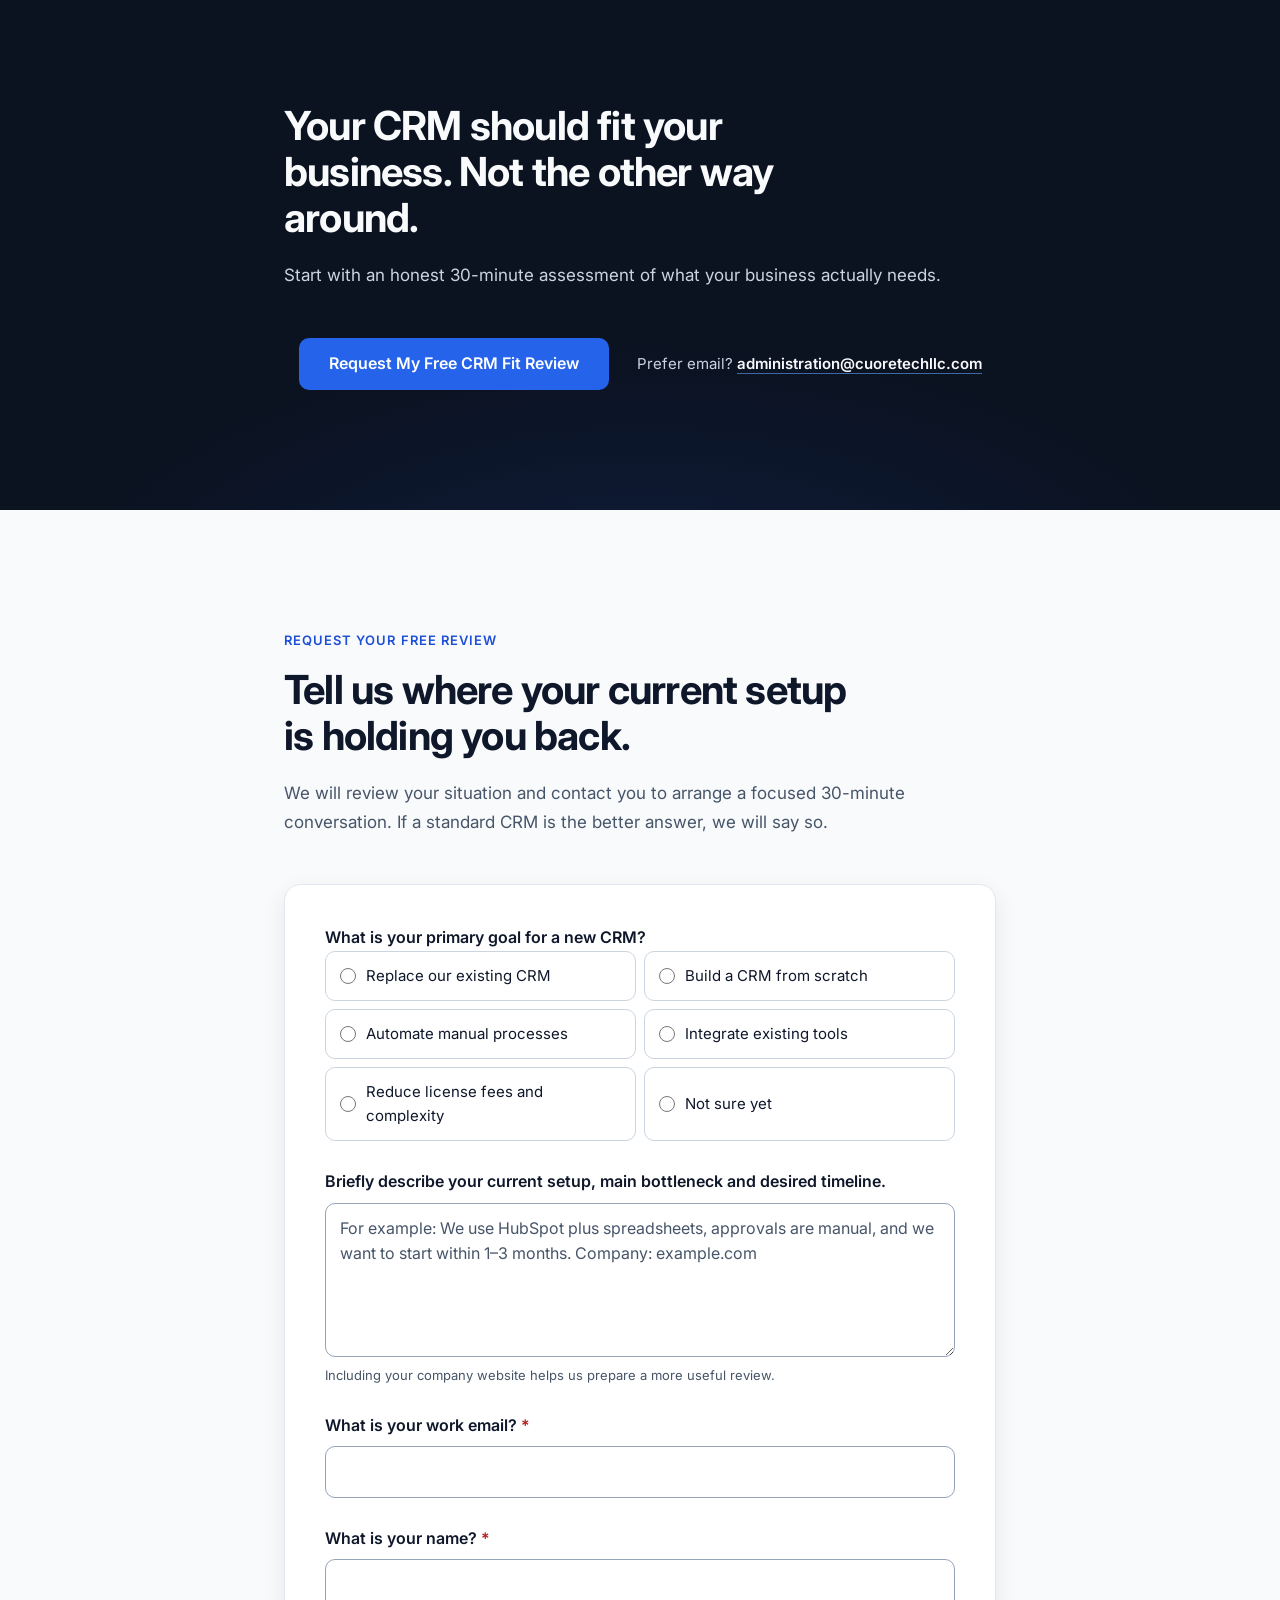
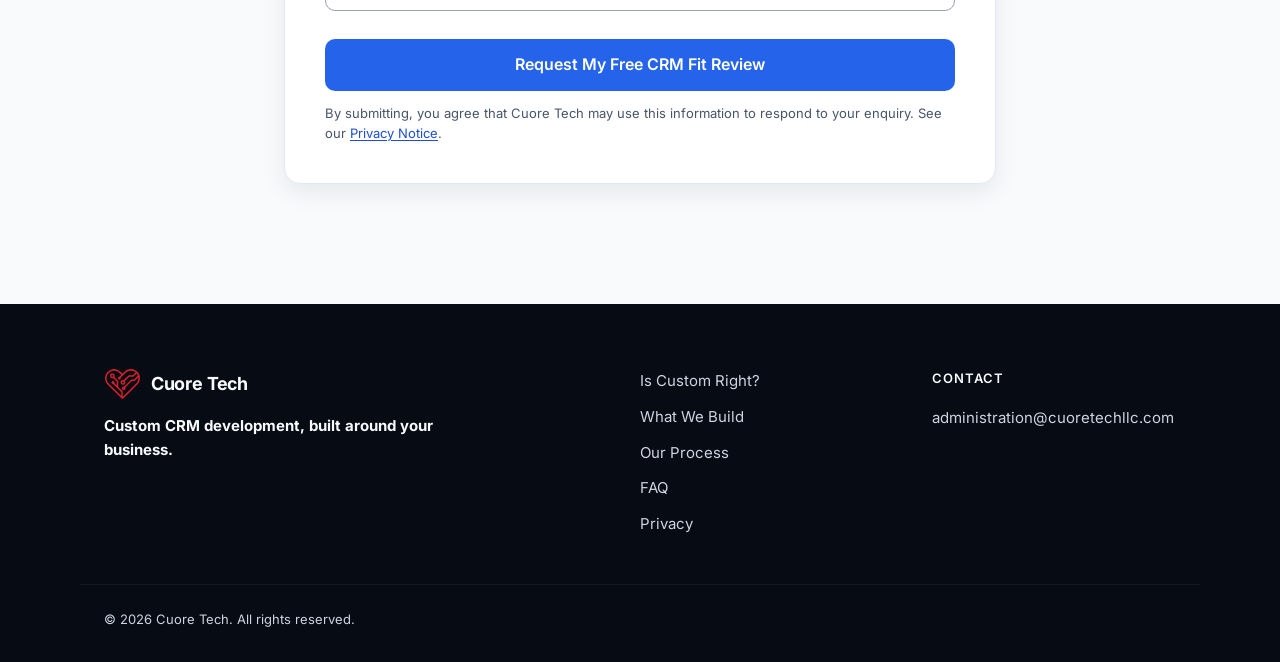
==== commit f3273555: "no odd number in grid views" ====
--- a/index.html
+++ b/index.html
@@ -403,13 +403,6 @@
             <h3 class="card-title">Reporting built for decisions</h3>
             <p class="card-text">Turn operational and customer data into the views, alerts and metrics your teams actually use.</p>
           </article>
-          <article class="card card-dark card-ai" data-reveal>
-            <span class="card-icon" aria-hidden="true">
-              <svg viewBox="0 0 24 24" width="22" height="22" fill="none"><path d="M12 3l2.5 5.5L20 9l-4 4 1 6-5-3-5 3 1-6-4-4 5.5-.5L12 3z" stroke="#60A5FA" stroke-width="1.8" stroke-linejoin="round"/></svg>
-            </span>
-            <h3 class="card-title">Practical AI, where useful</h3>
-            <p class="card-text">Use summarisation, classification, search or assisted data entry only where it creates measurable operational value.</p>
-          </article>
         </div>
       </div>
     </section>
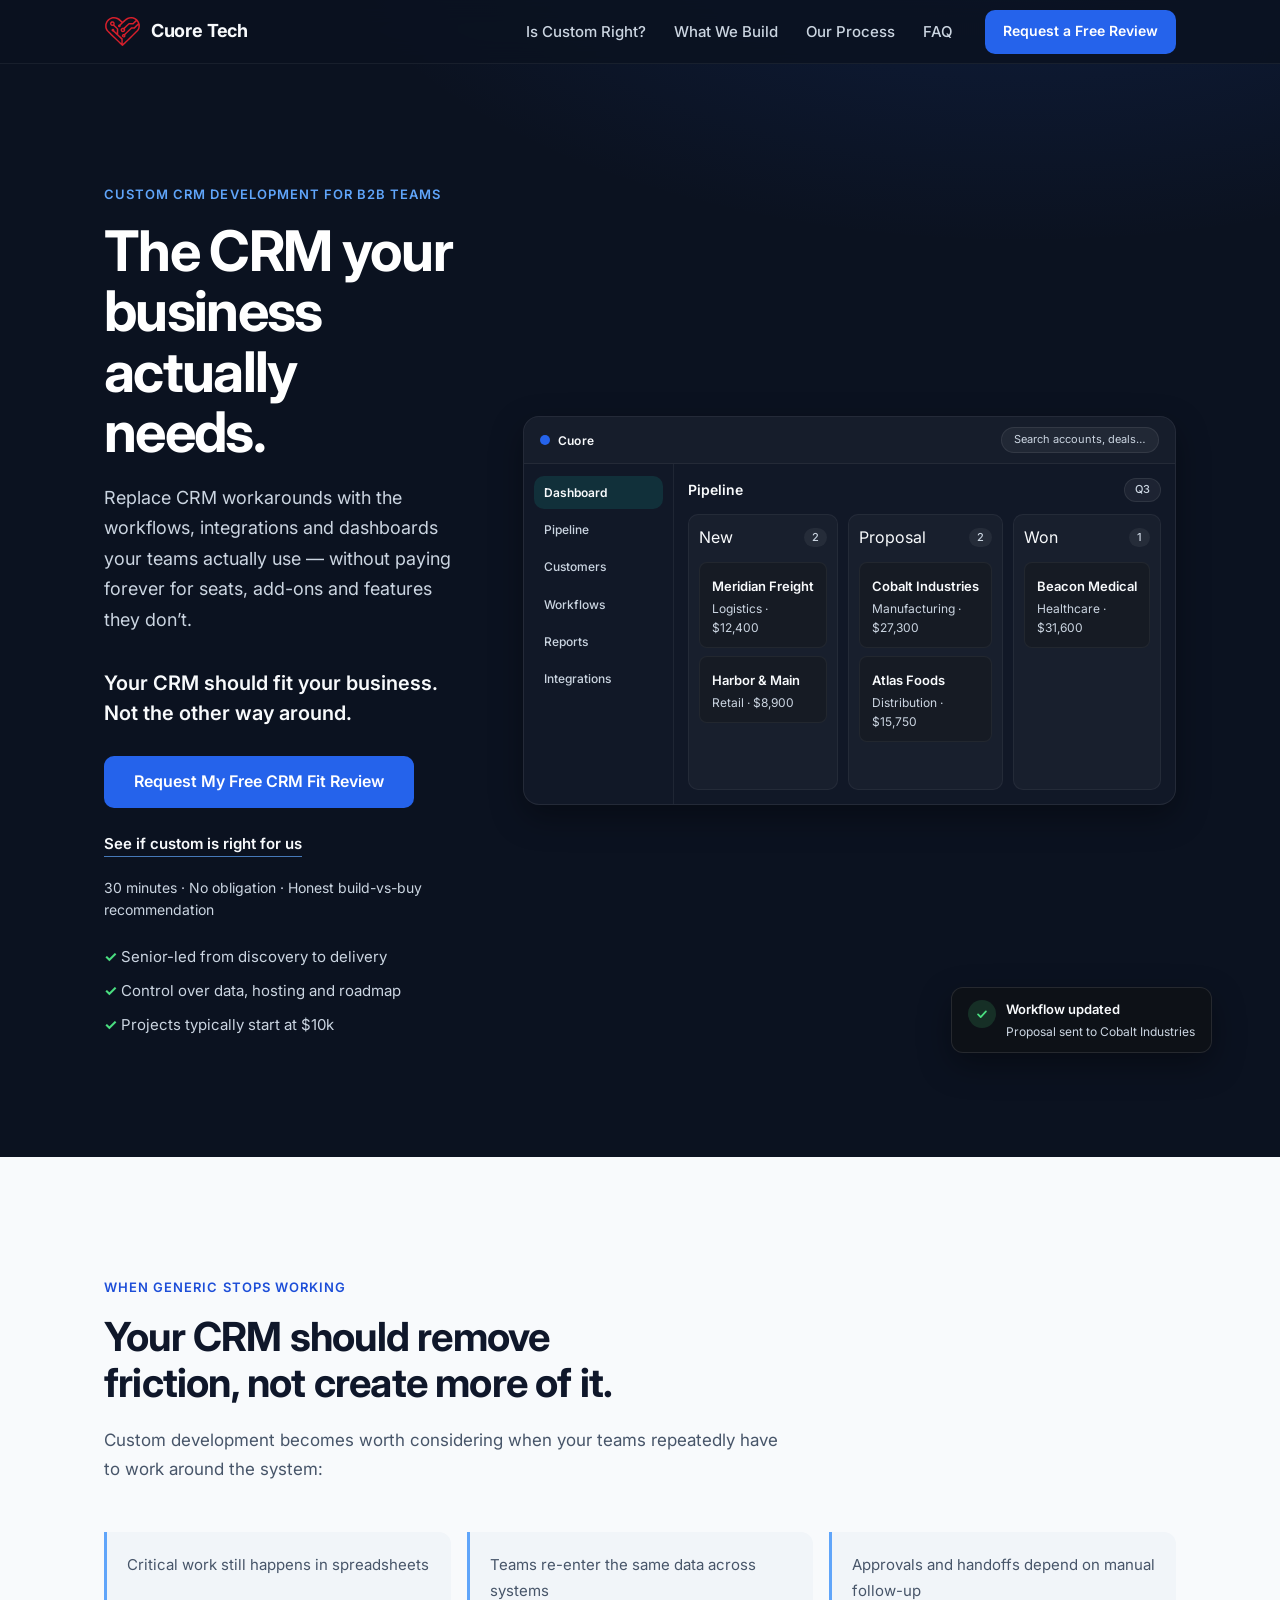
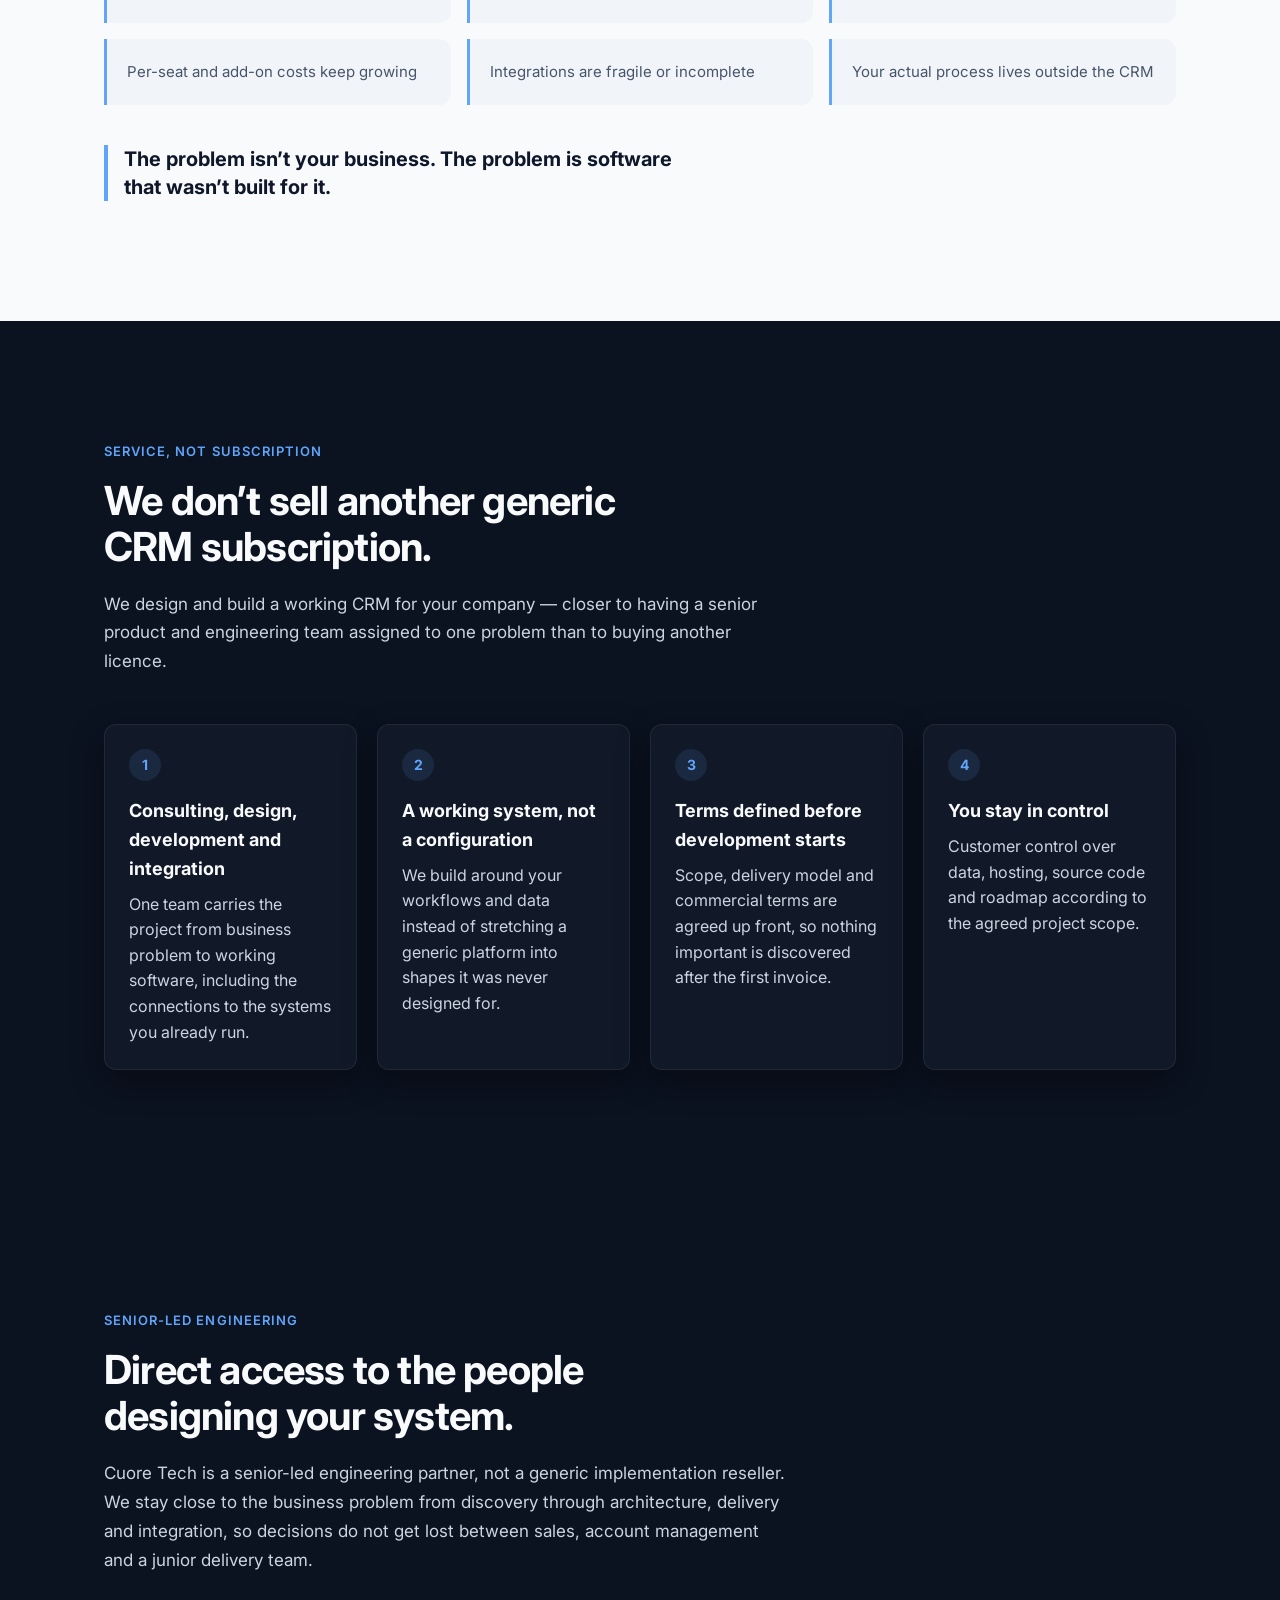
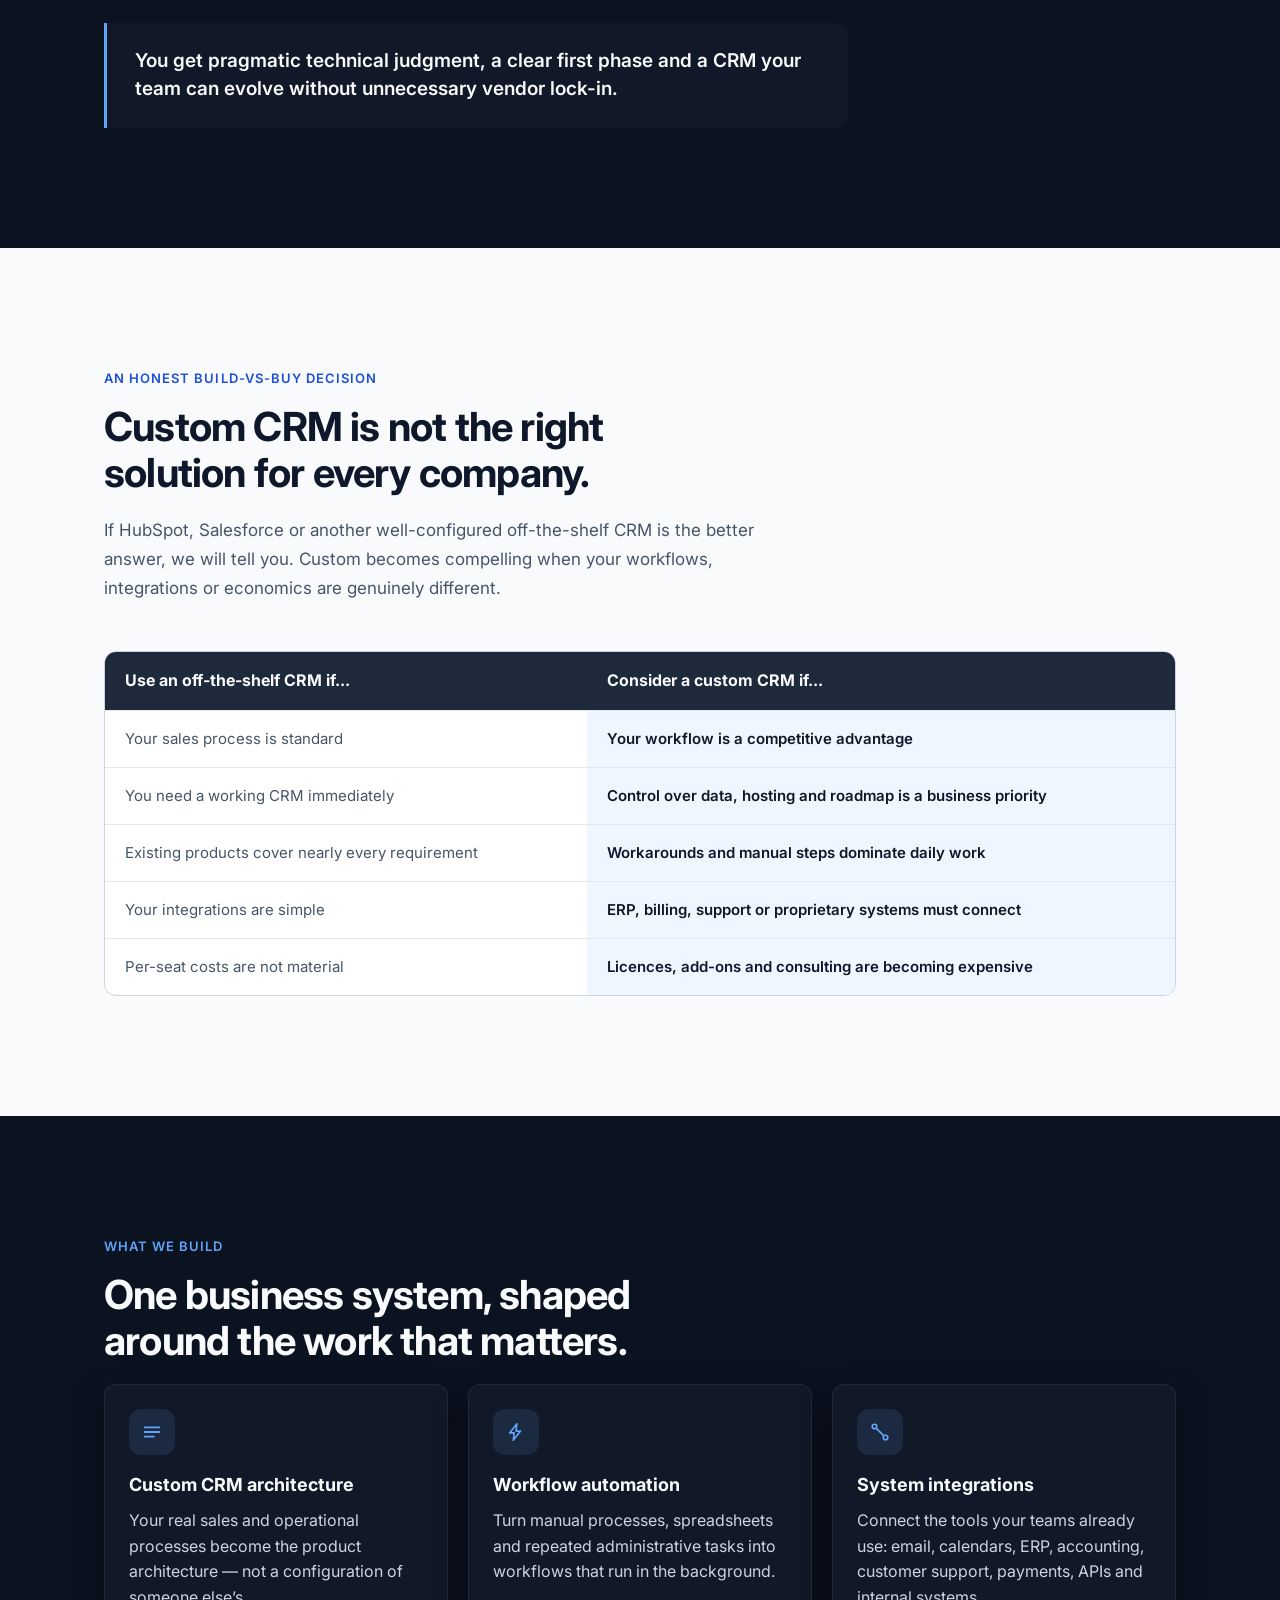
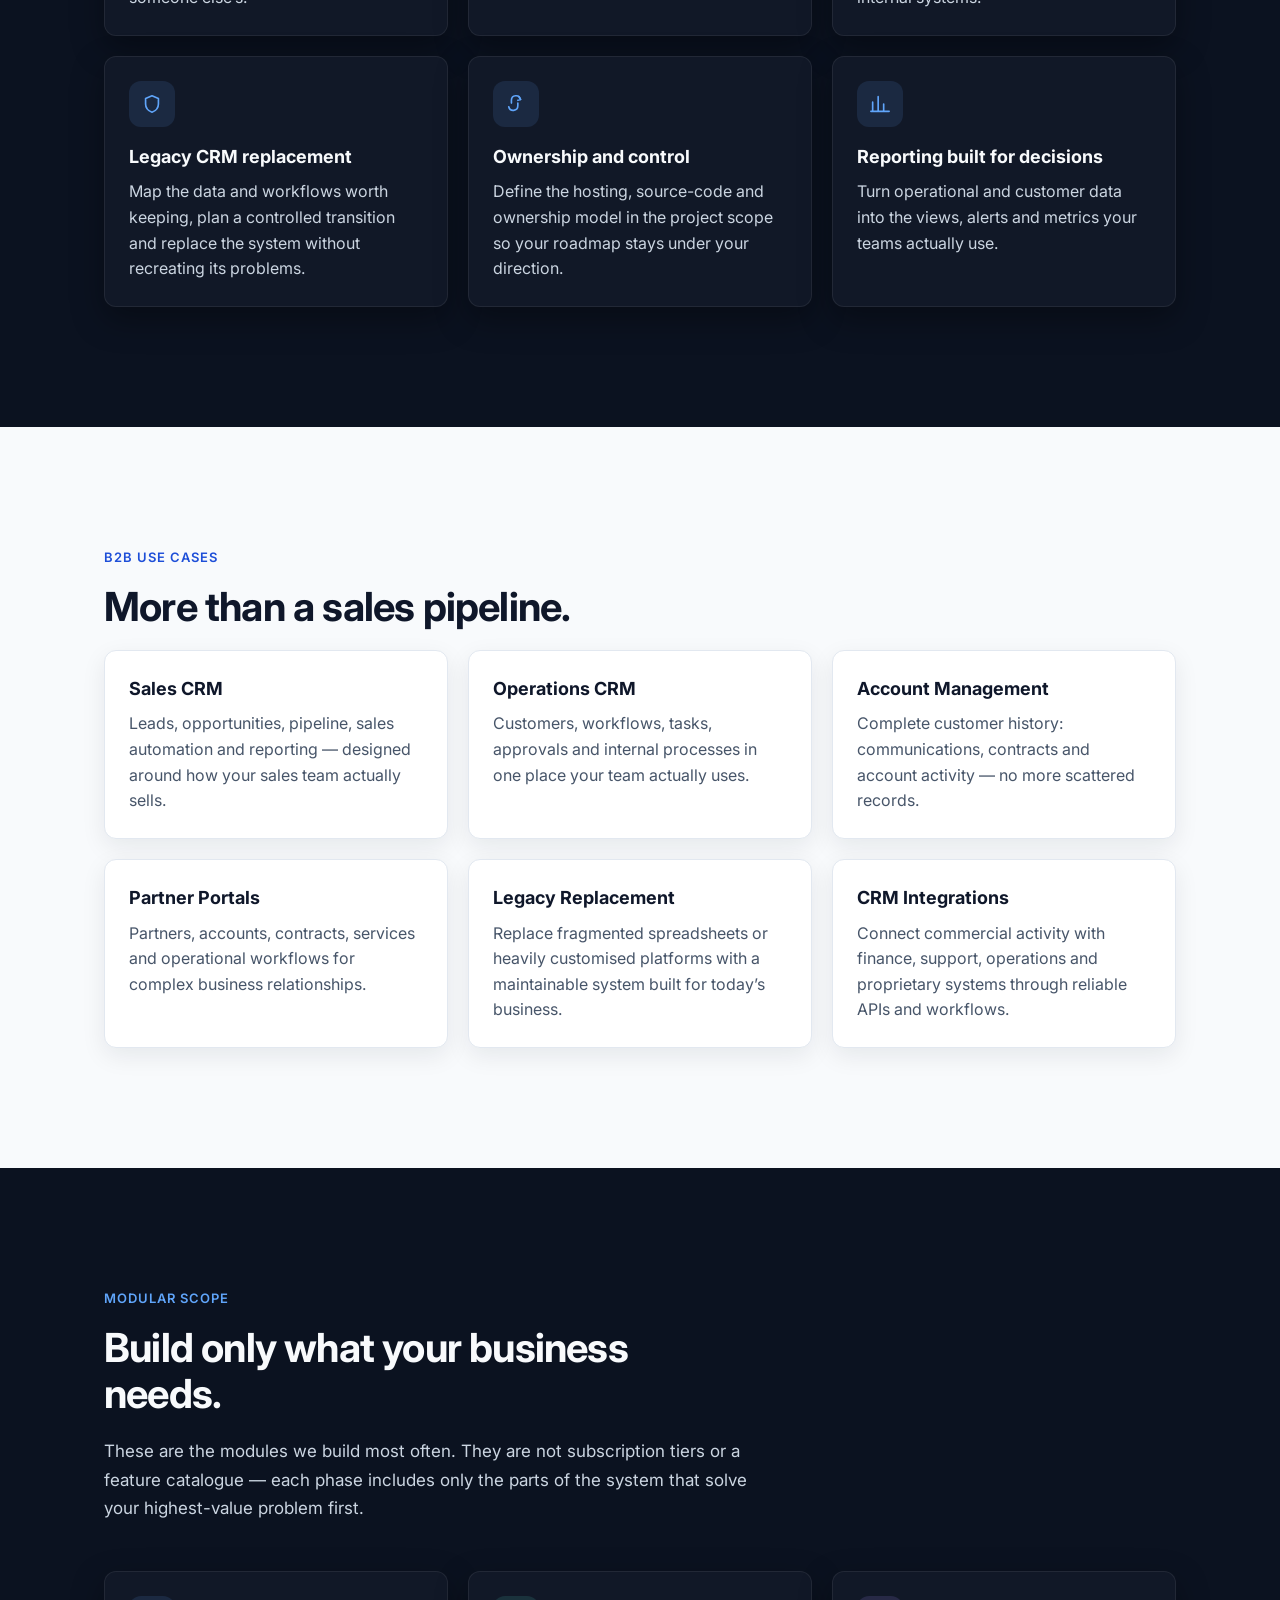
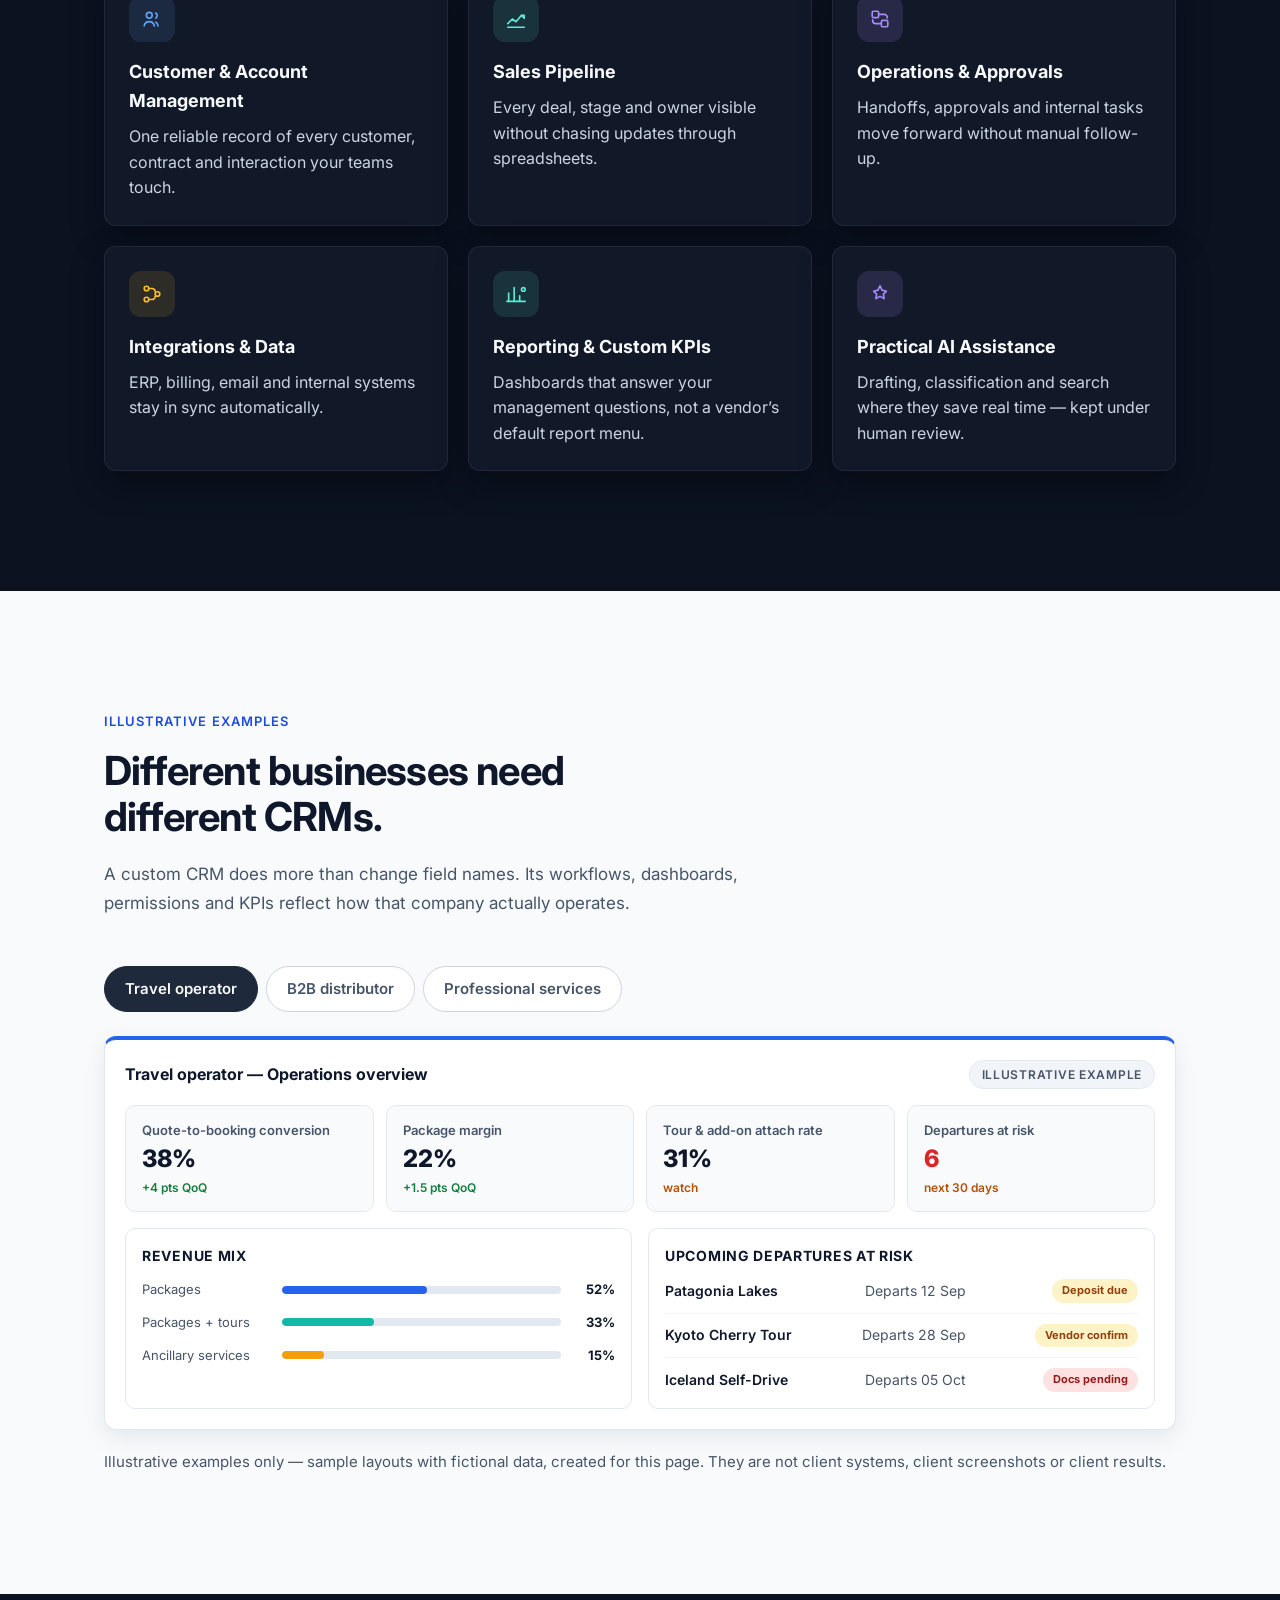
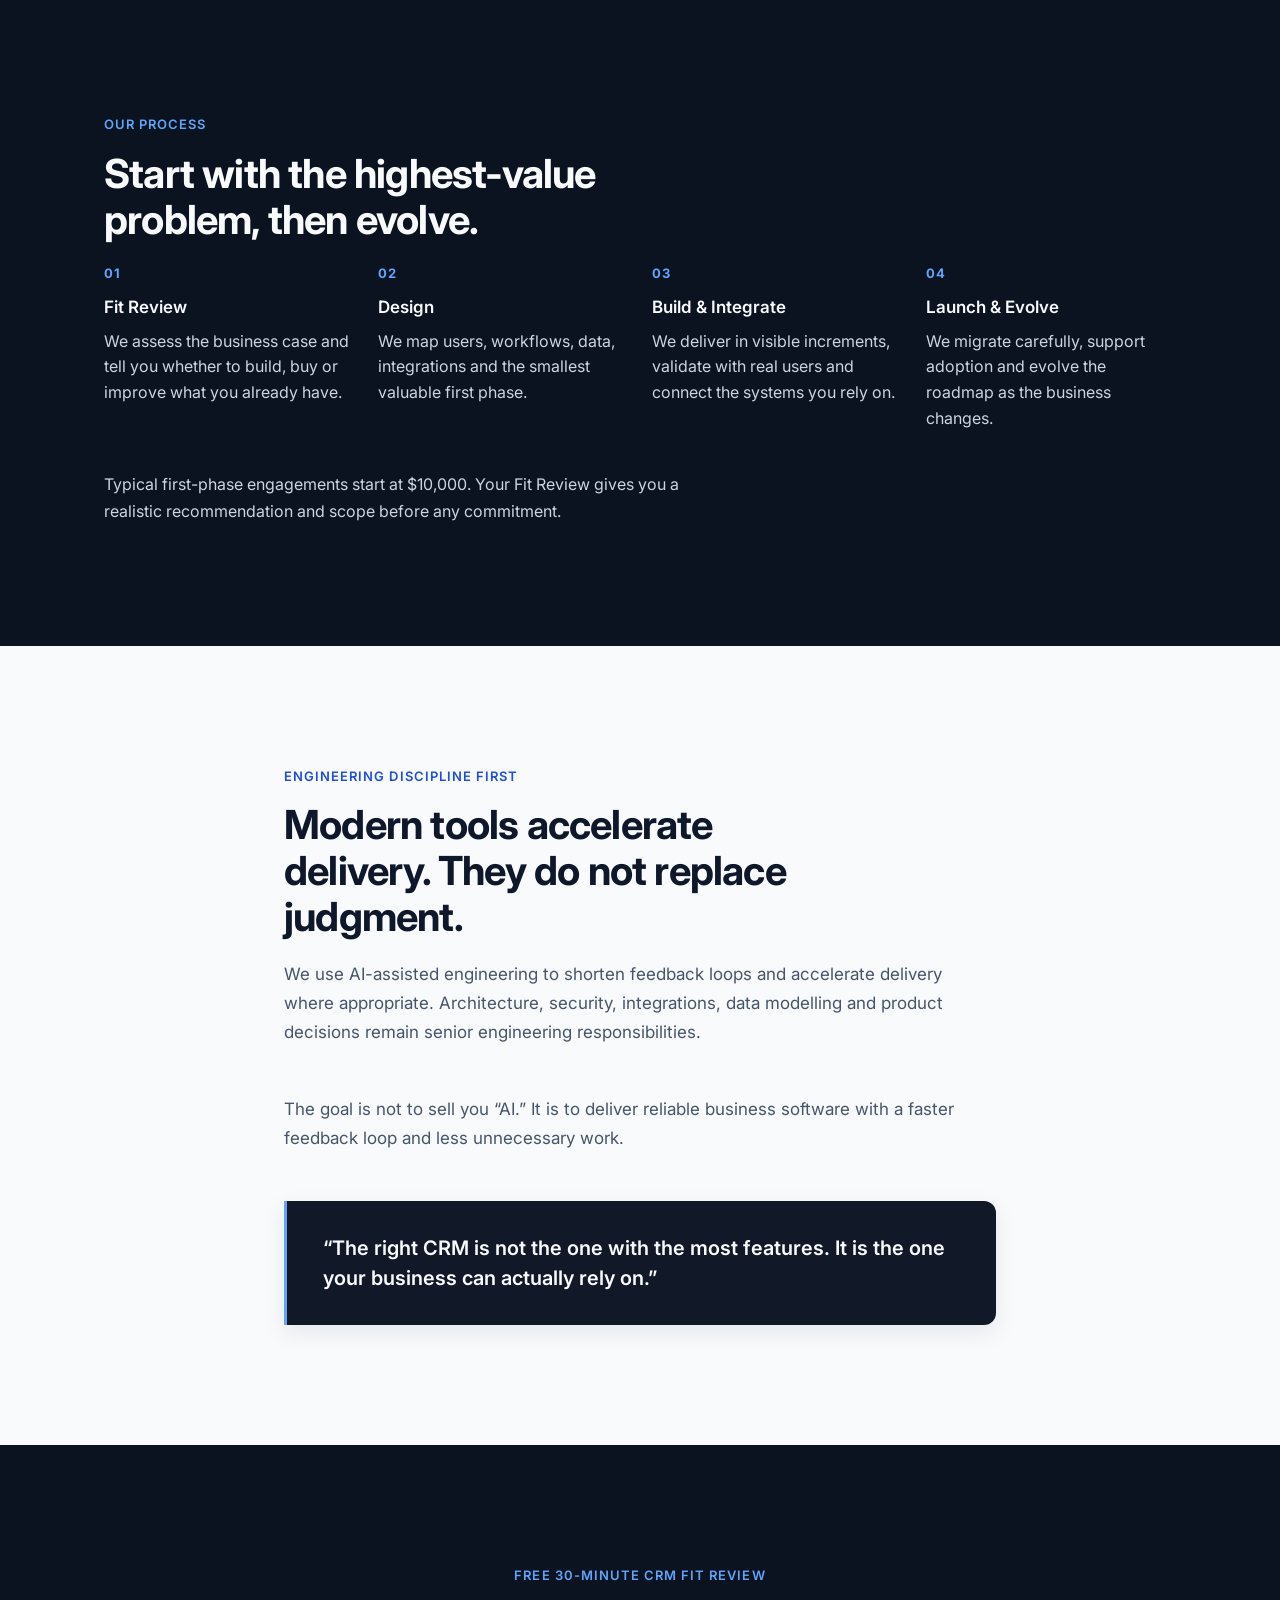
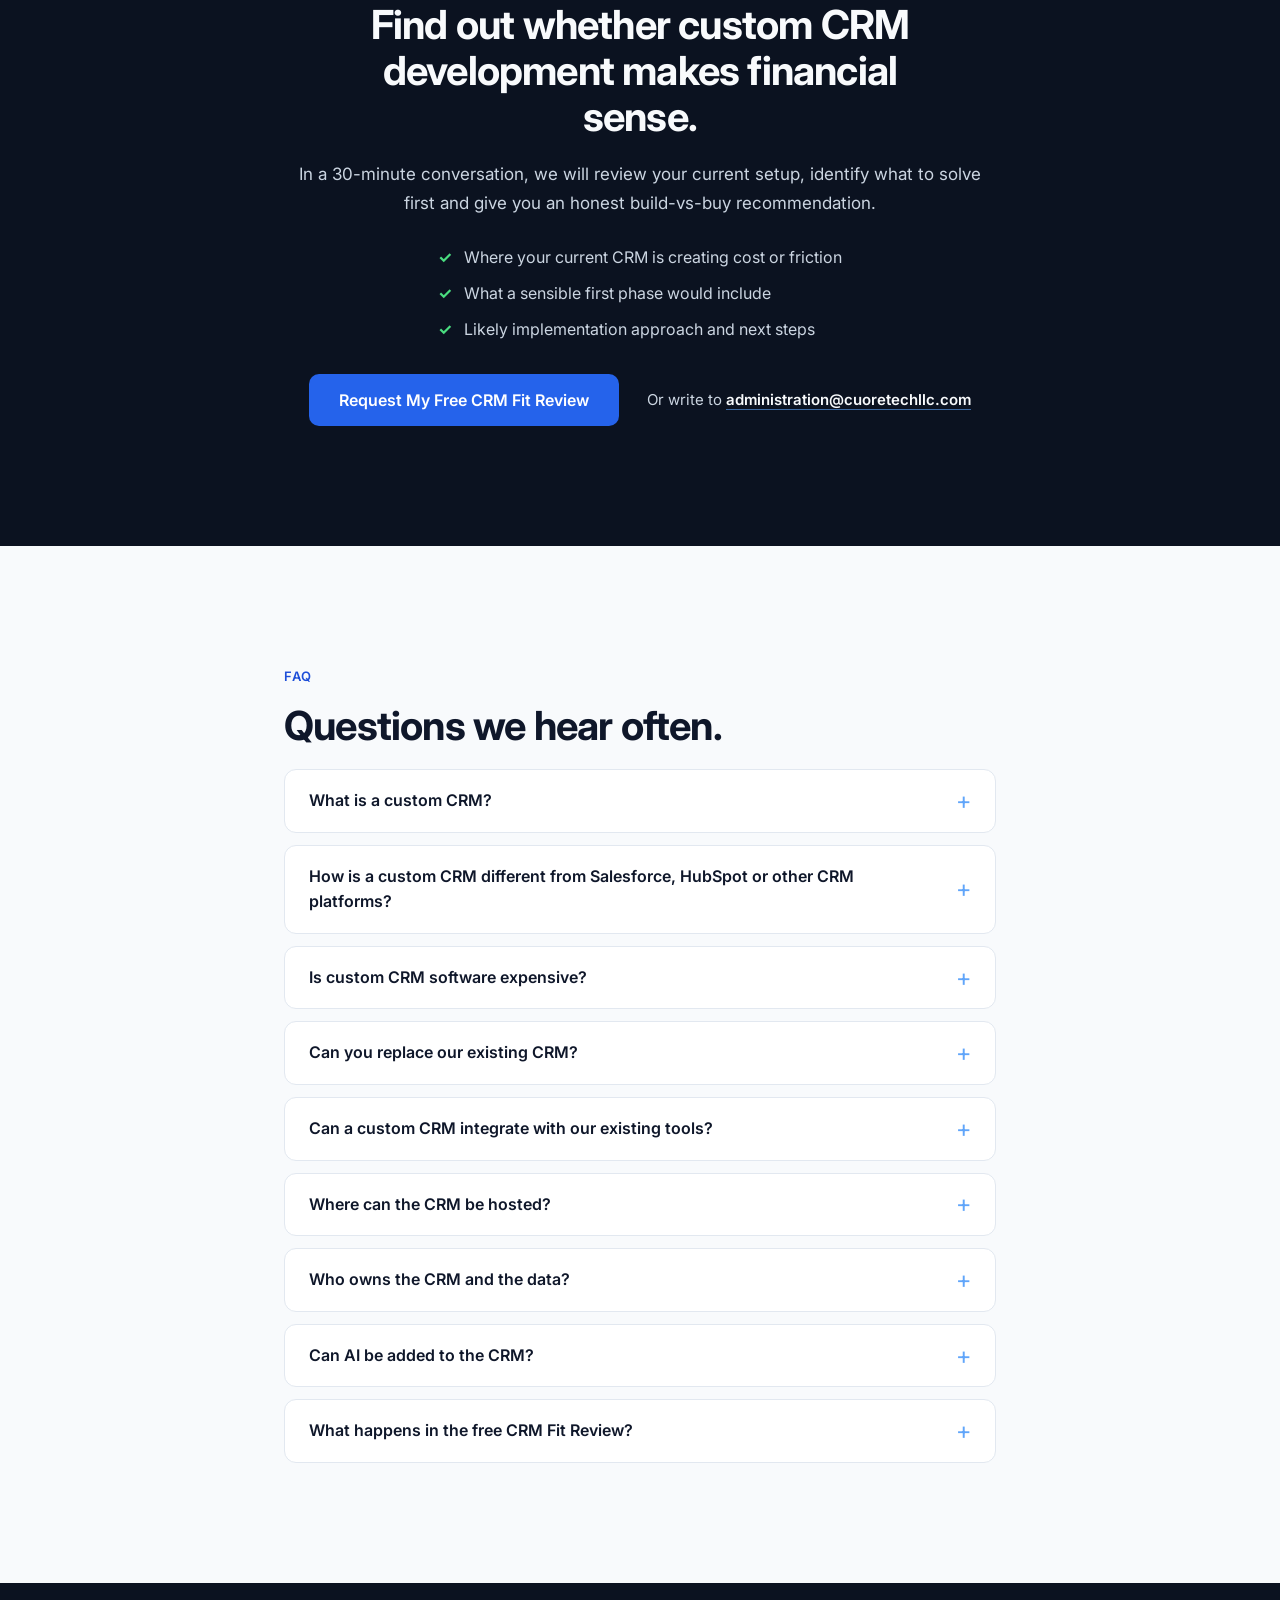
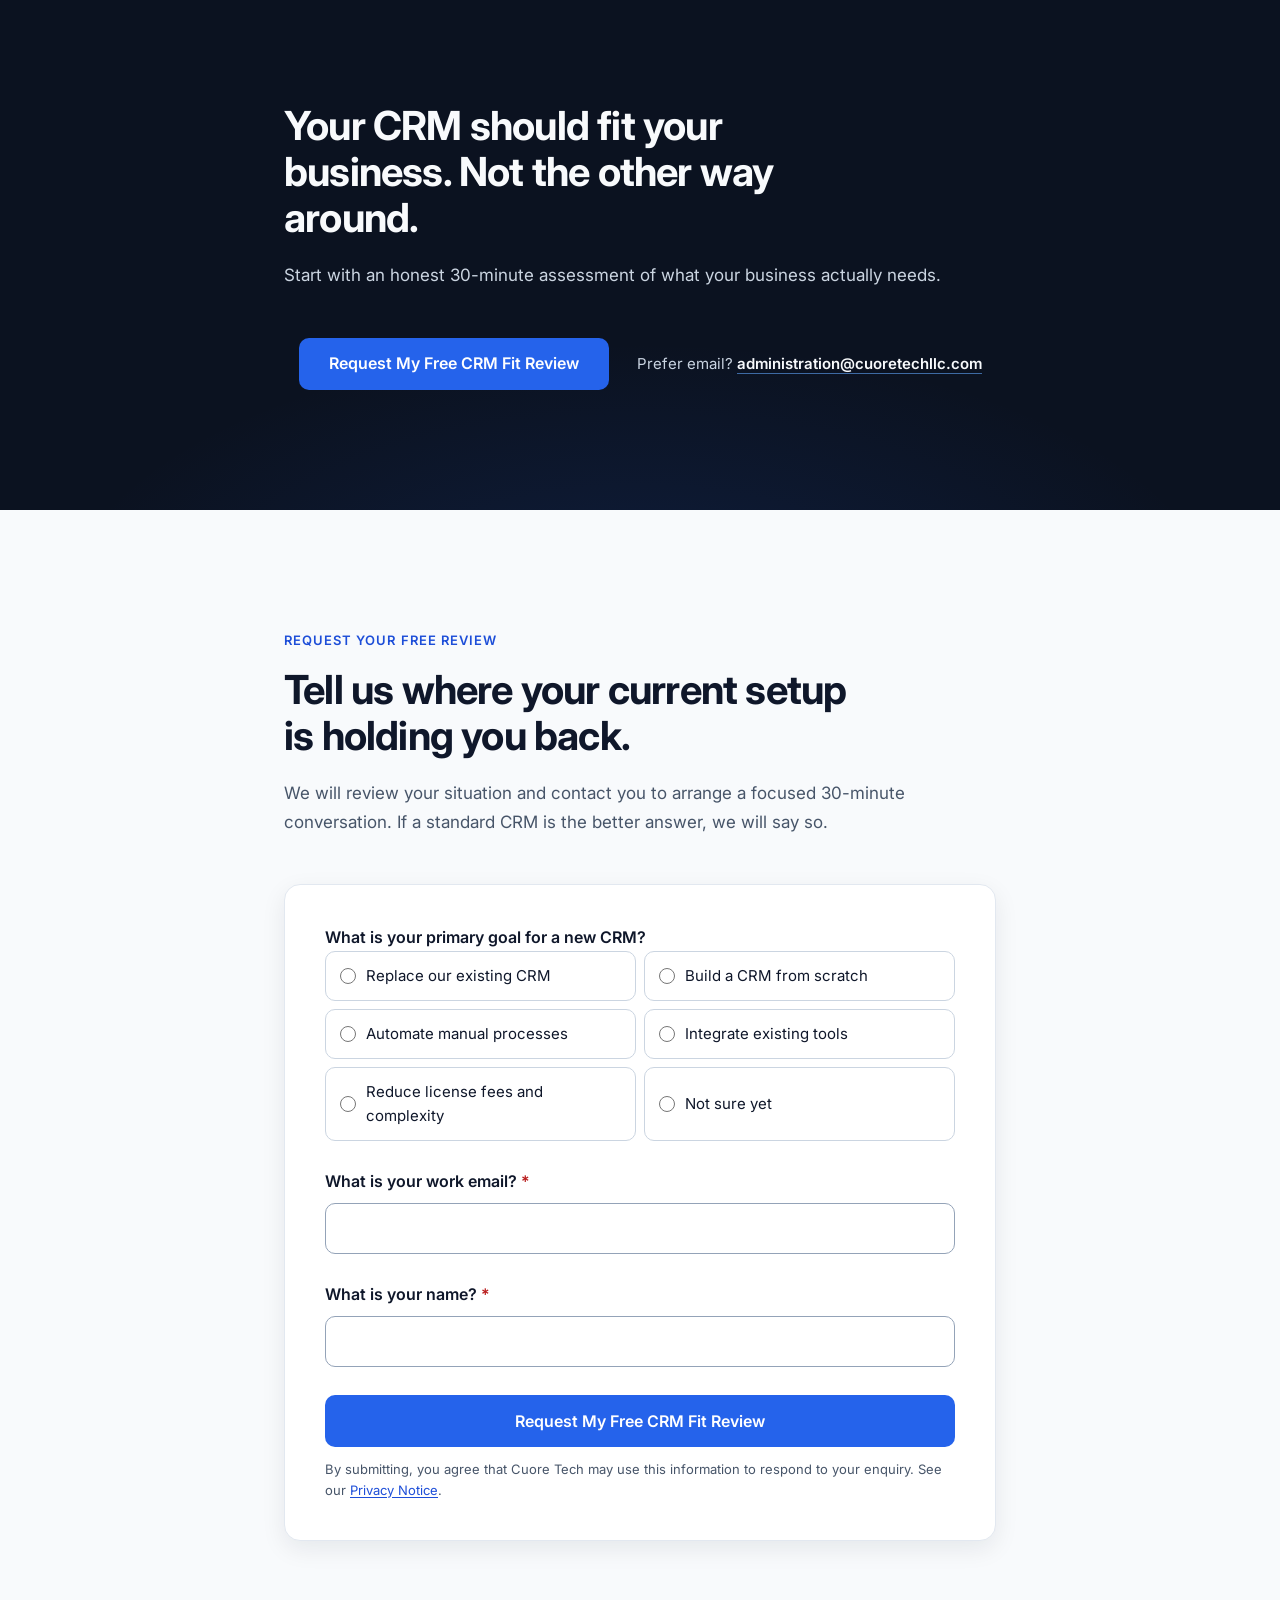
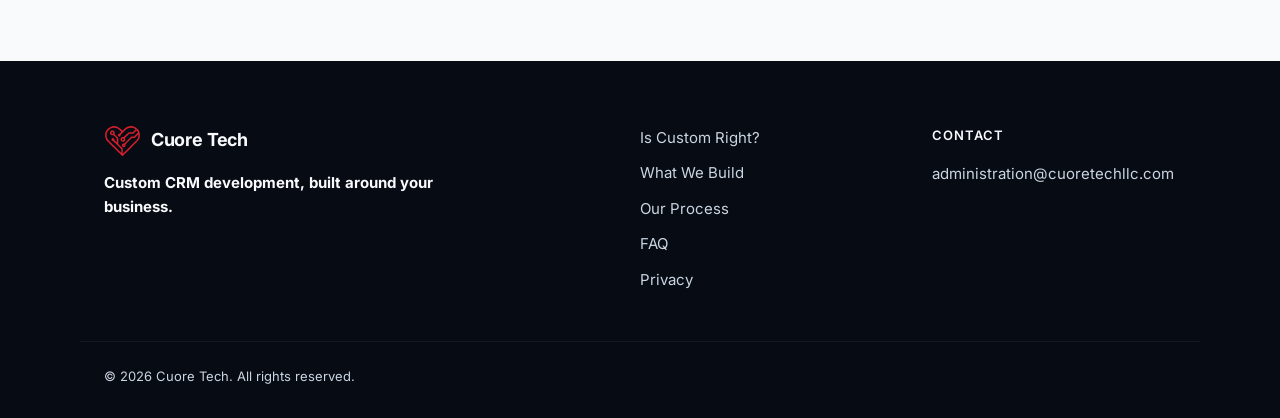
==== commit fa4d16d4: "let only 3 options, super quick to answer" ====
--- a/index.html
+++ b/index.html
@@ -775,11 +775,11 @@
             </div>
           </fieldset>
 
-          <div class="form-field">
+          <!-- <div class="form-field">
             <label class="form-label" for="cf-bottleneck">Briefly describe your current setup, main bottleneck and desired timeline.</label>
             <textarea class="form-input form-textarea" id="cf-bottleneck" name="bottleneck" rows="5" required autocomplete="off" placeholder="For example: We use HubSpot plus spreadsheets, approvals are manual, and we want to start within 1–3 months. Company: example.com"></textarea>
             <p class="form-help">Including your company website helps us prepare a more useful review.</p>
-          </div>
+          </div> -->
 
           <div class="form-field">
             <label class="form-label" for="cf-email">What is your work email? <span class="form-required" aria-hidden="true">*</span></label>
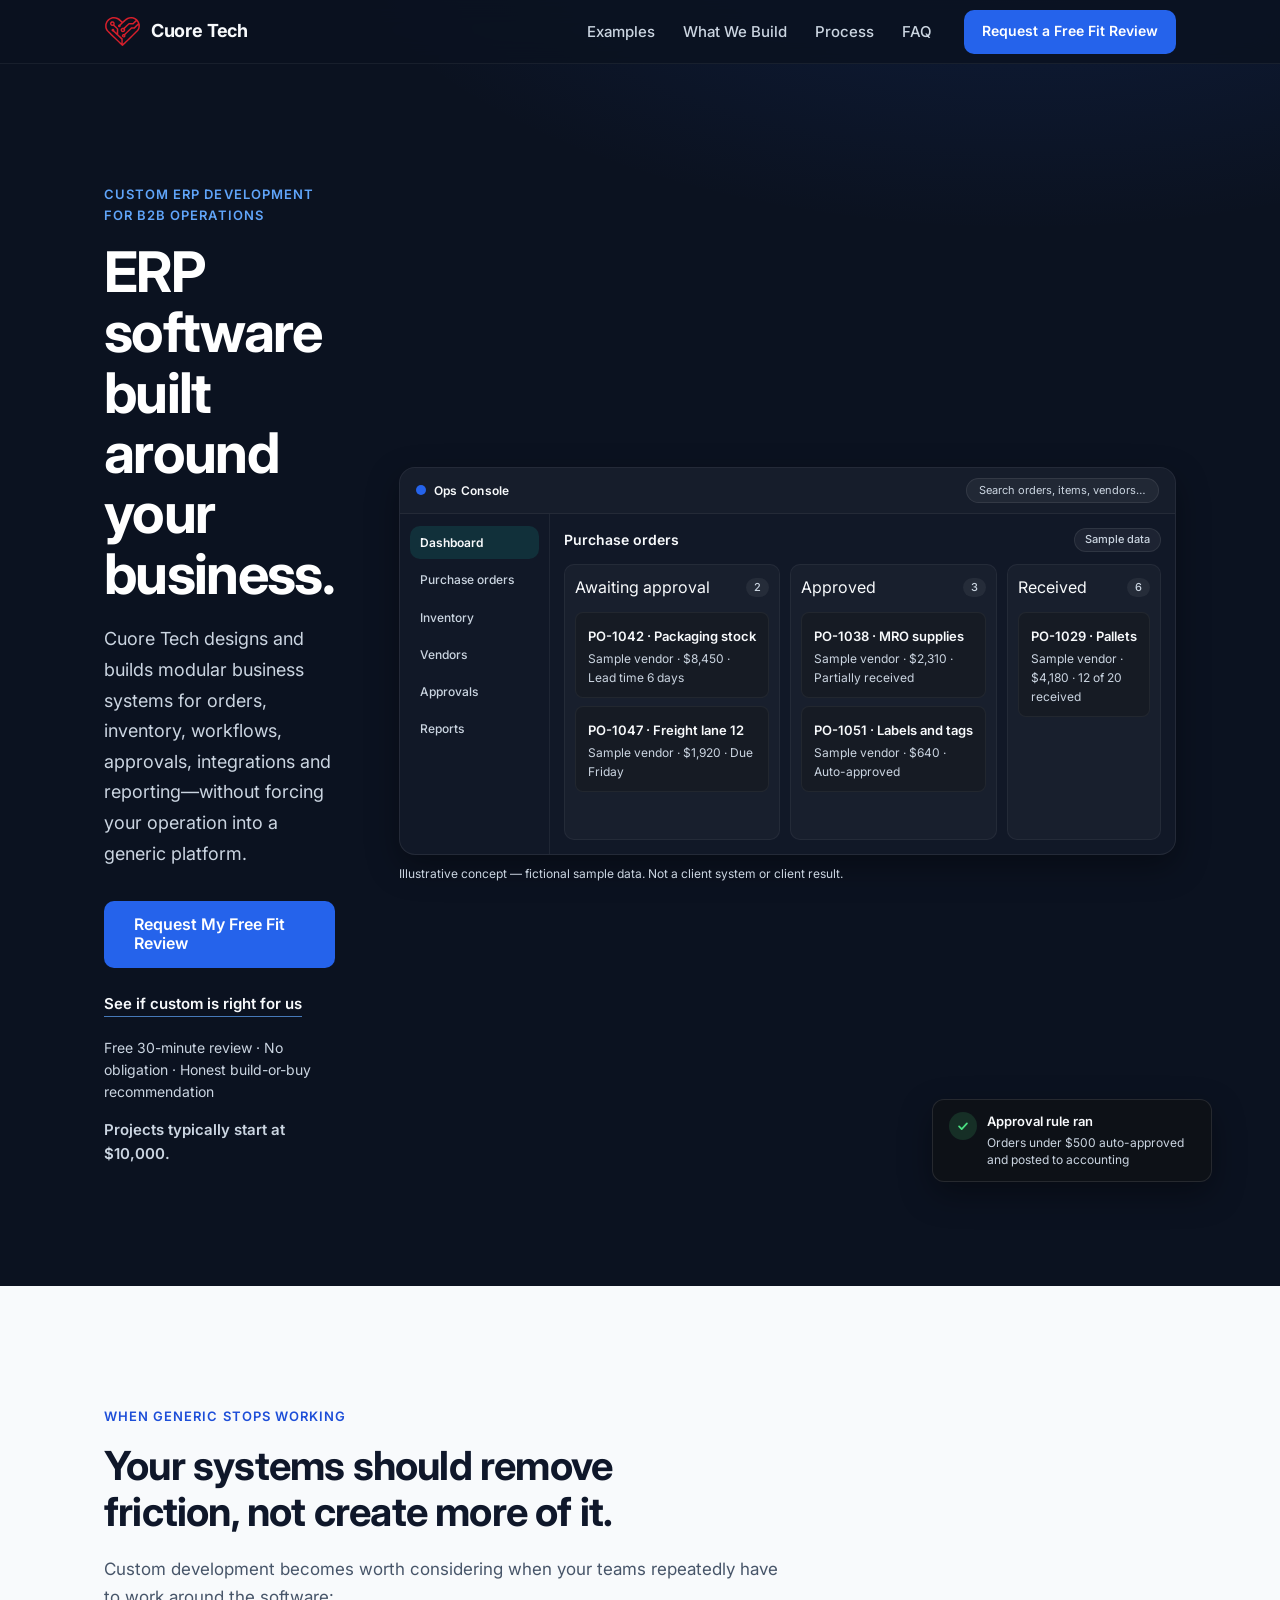
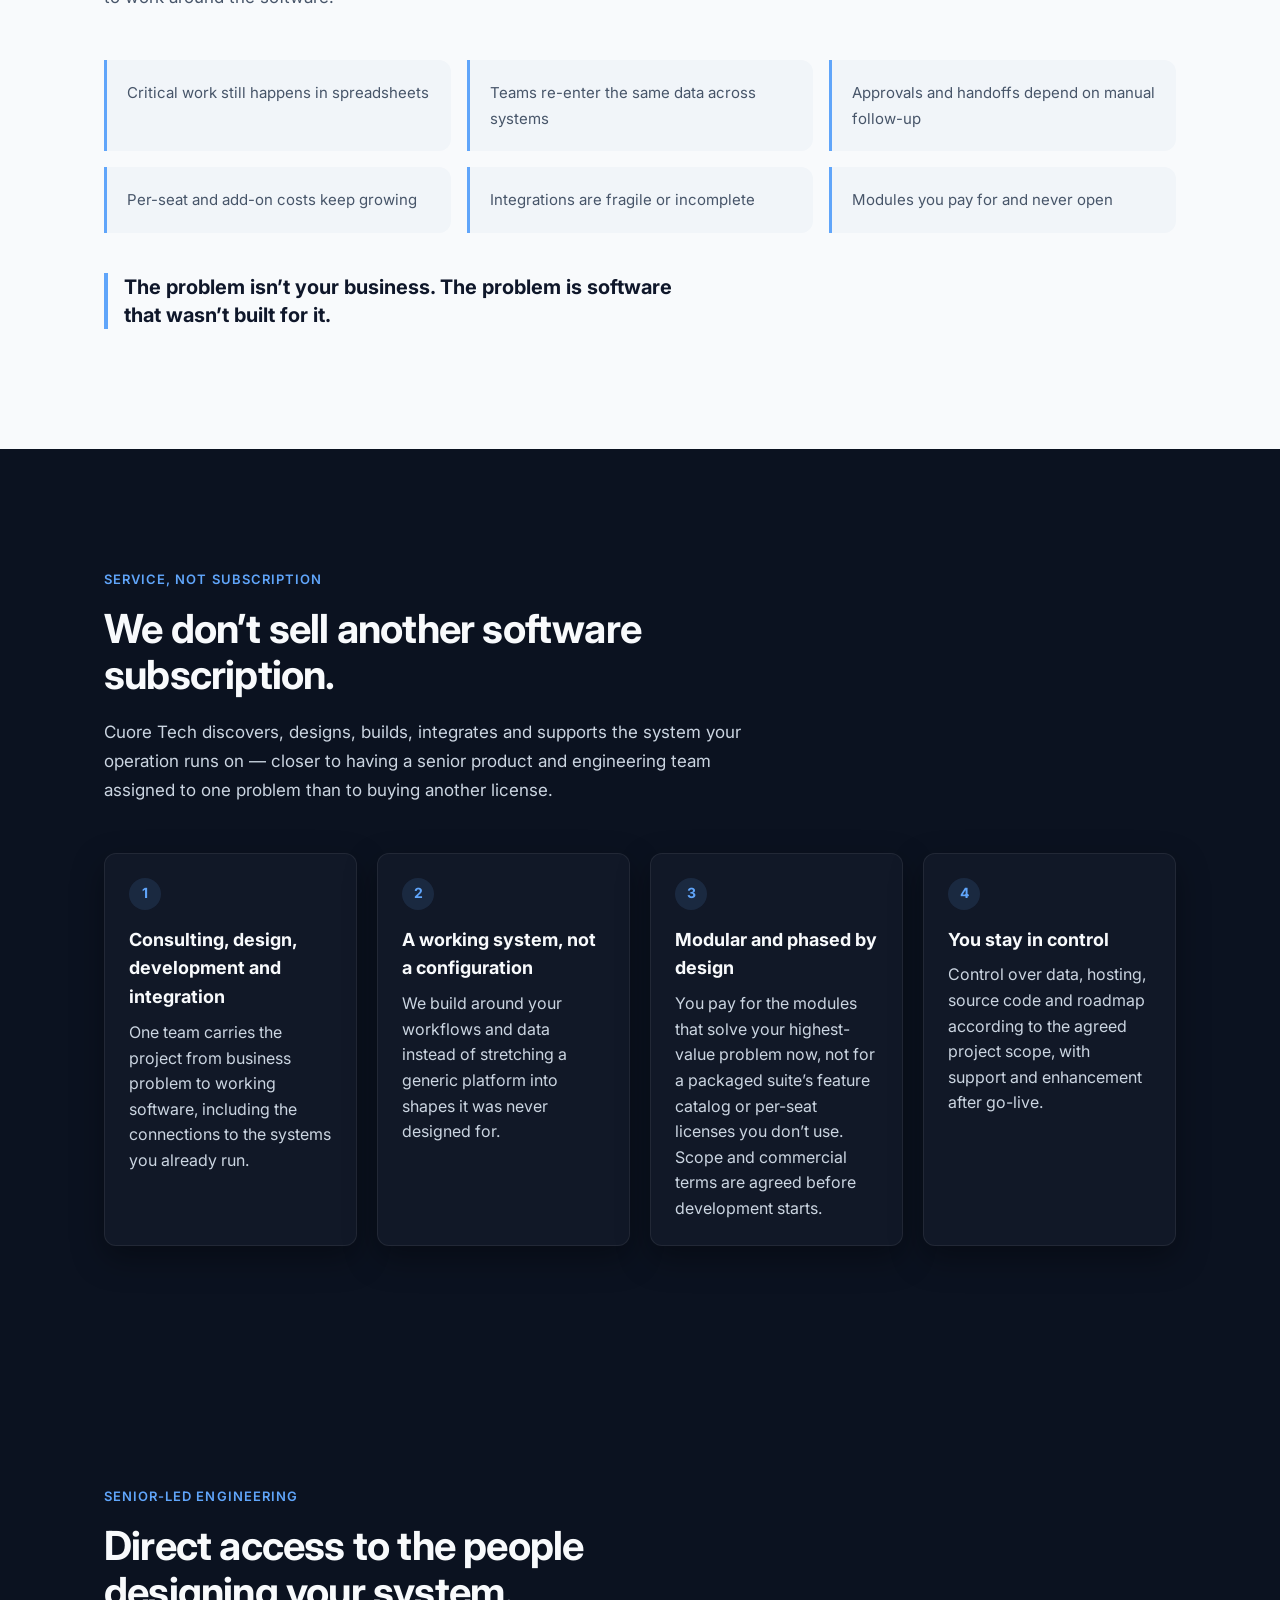
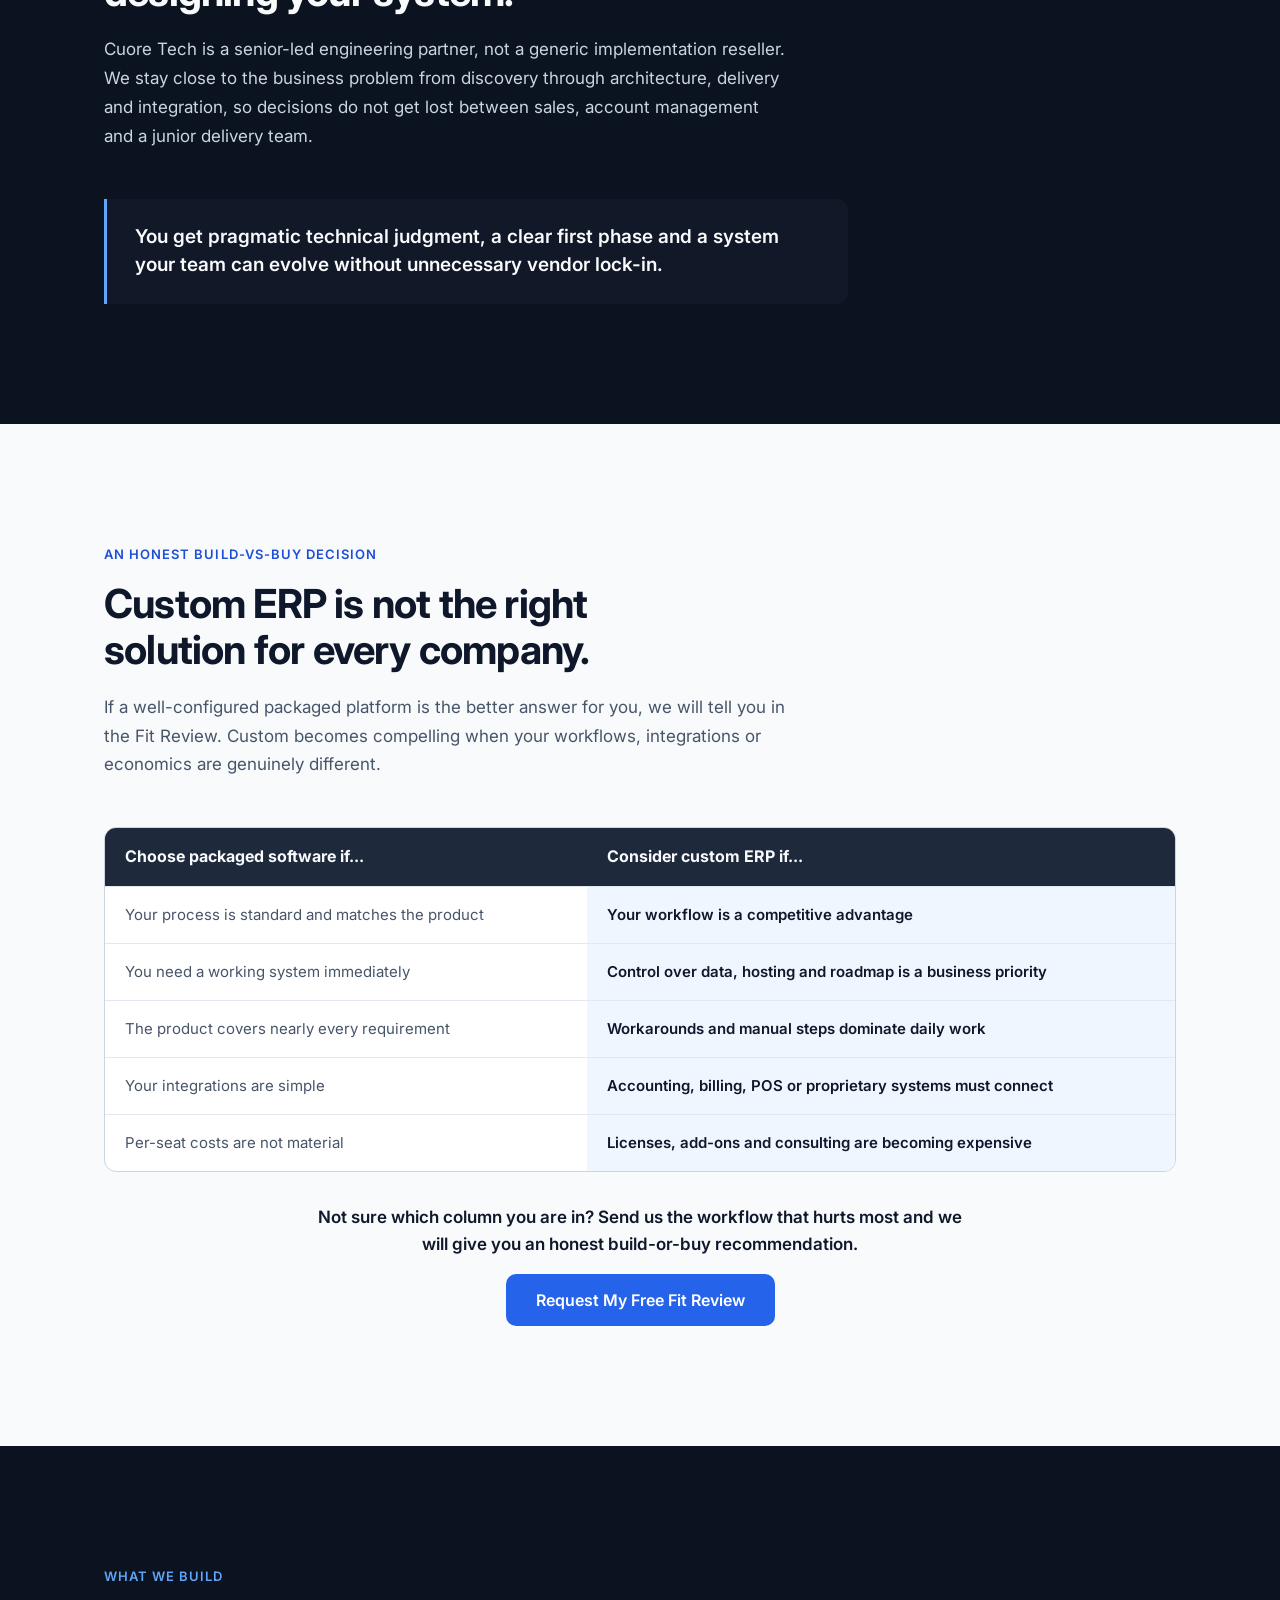
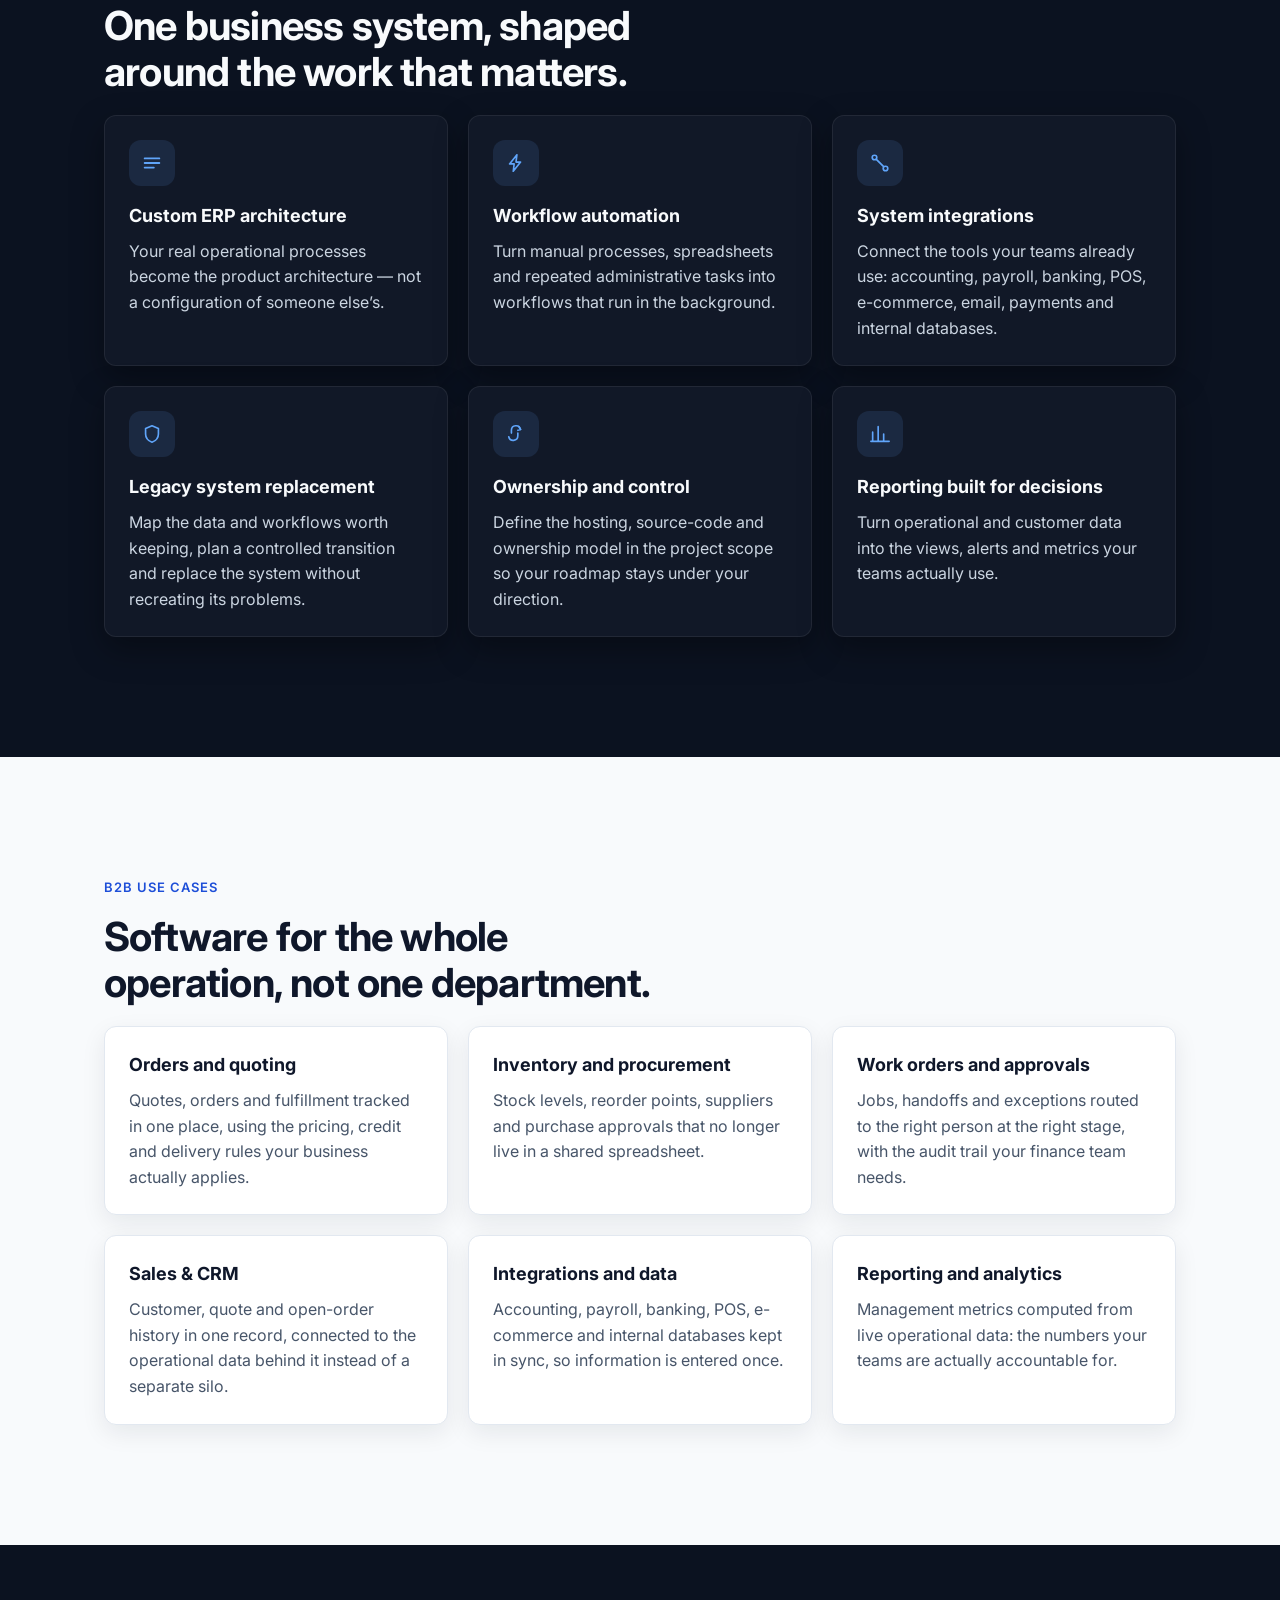
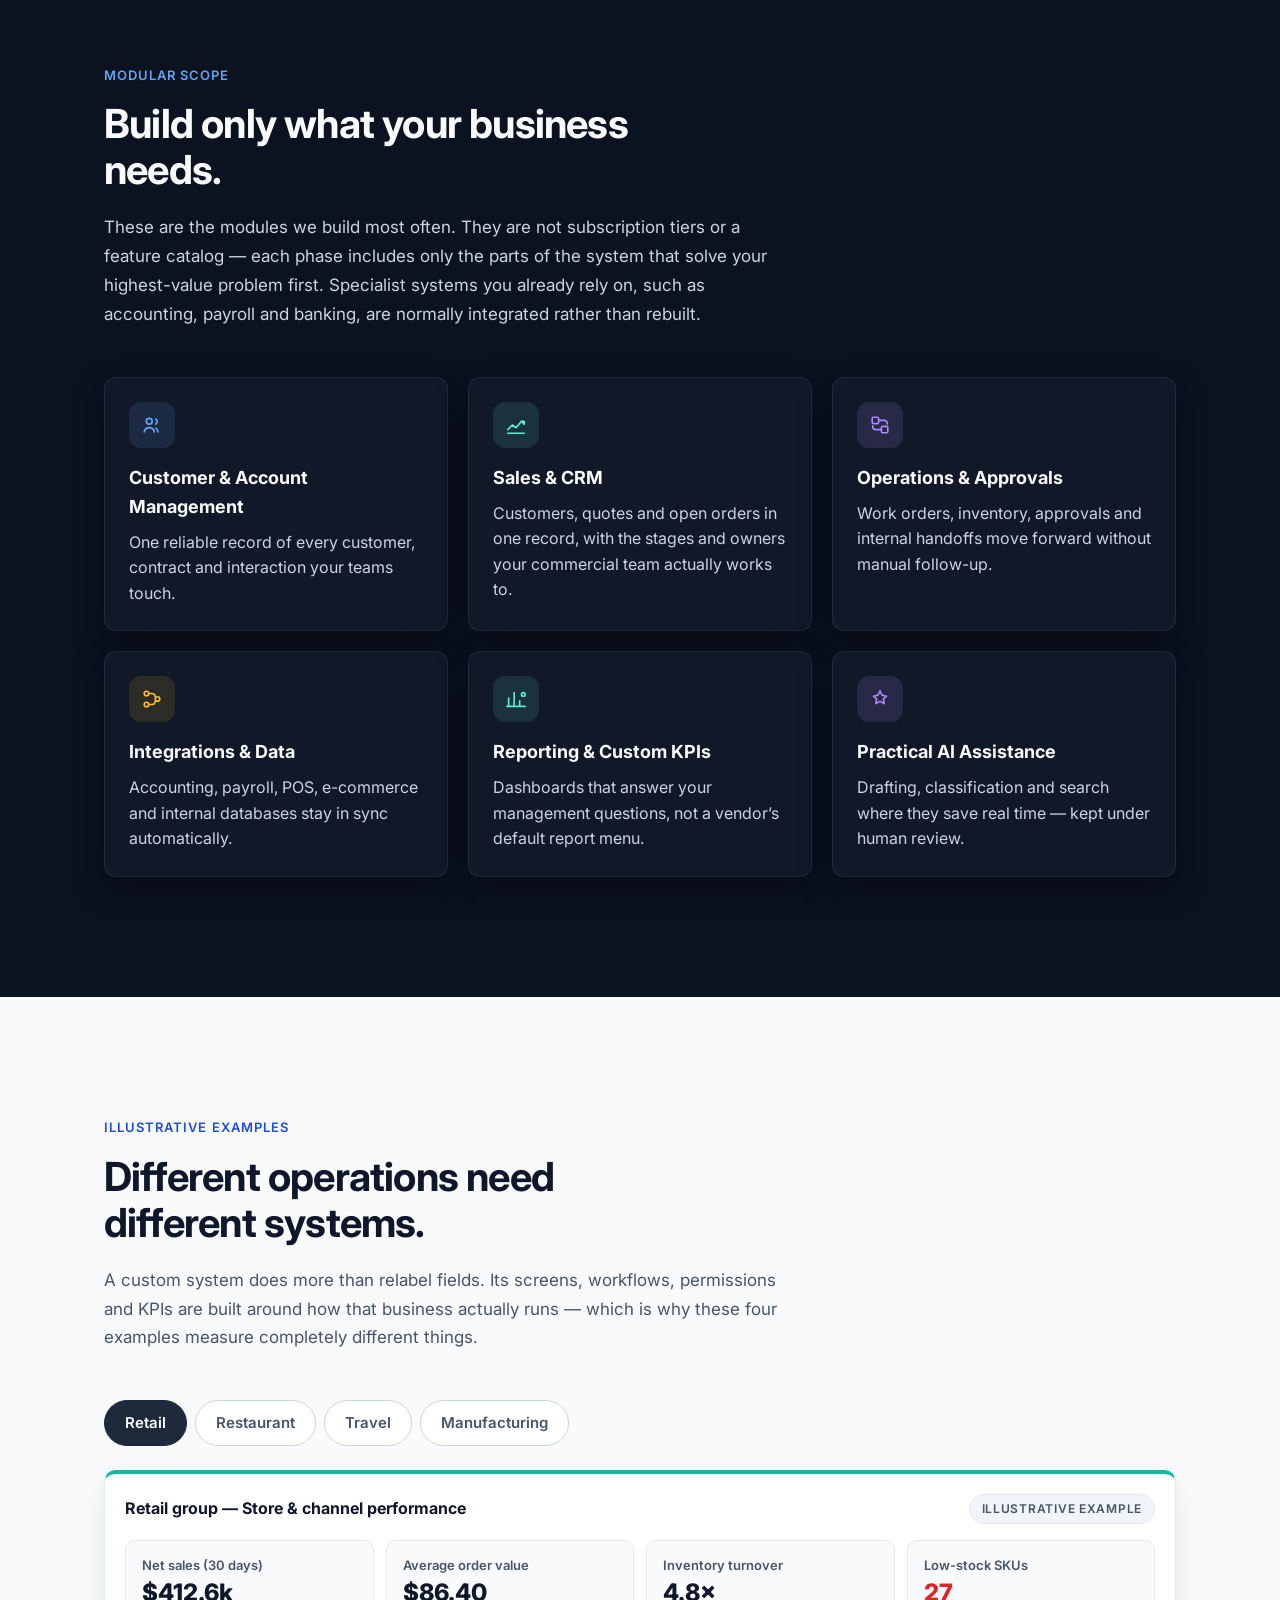
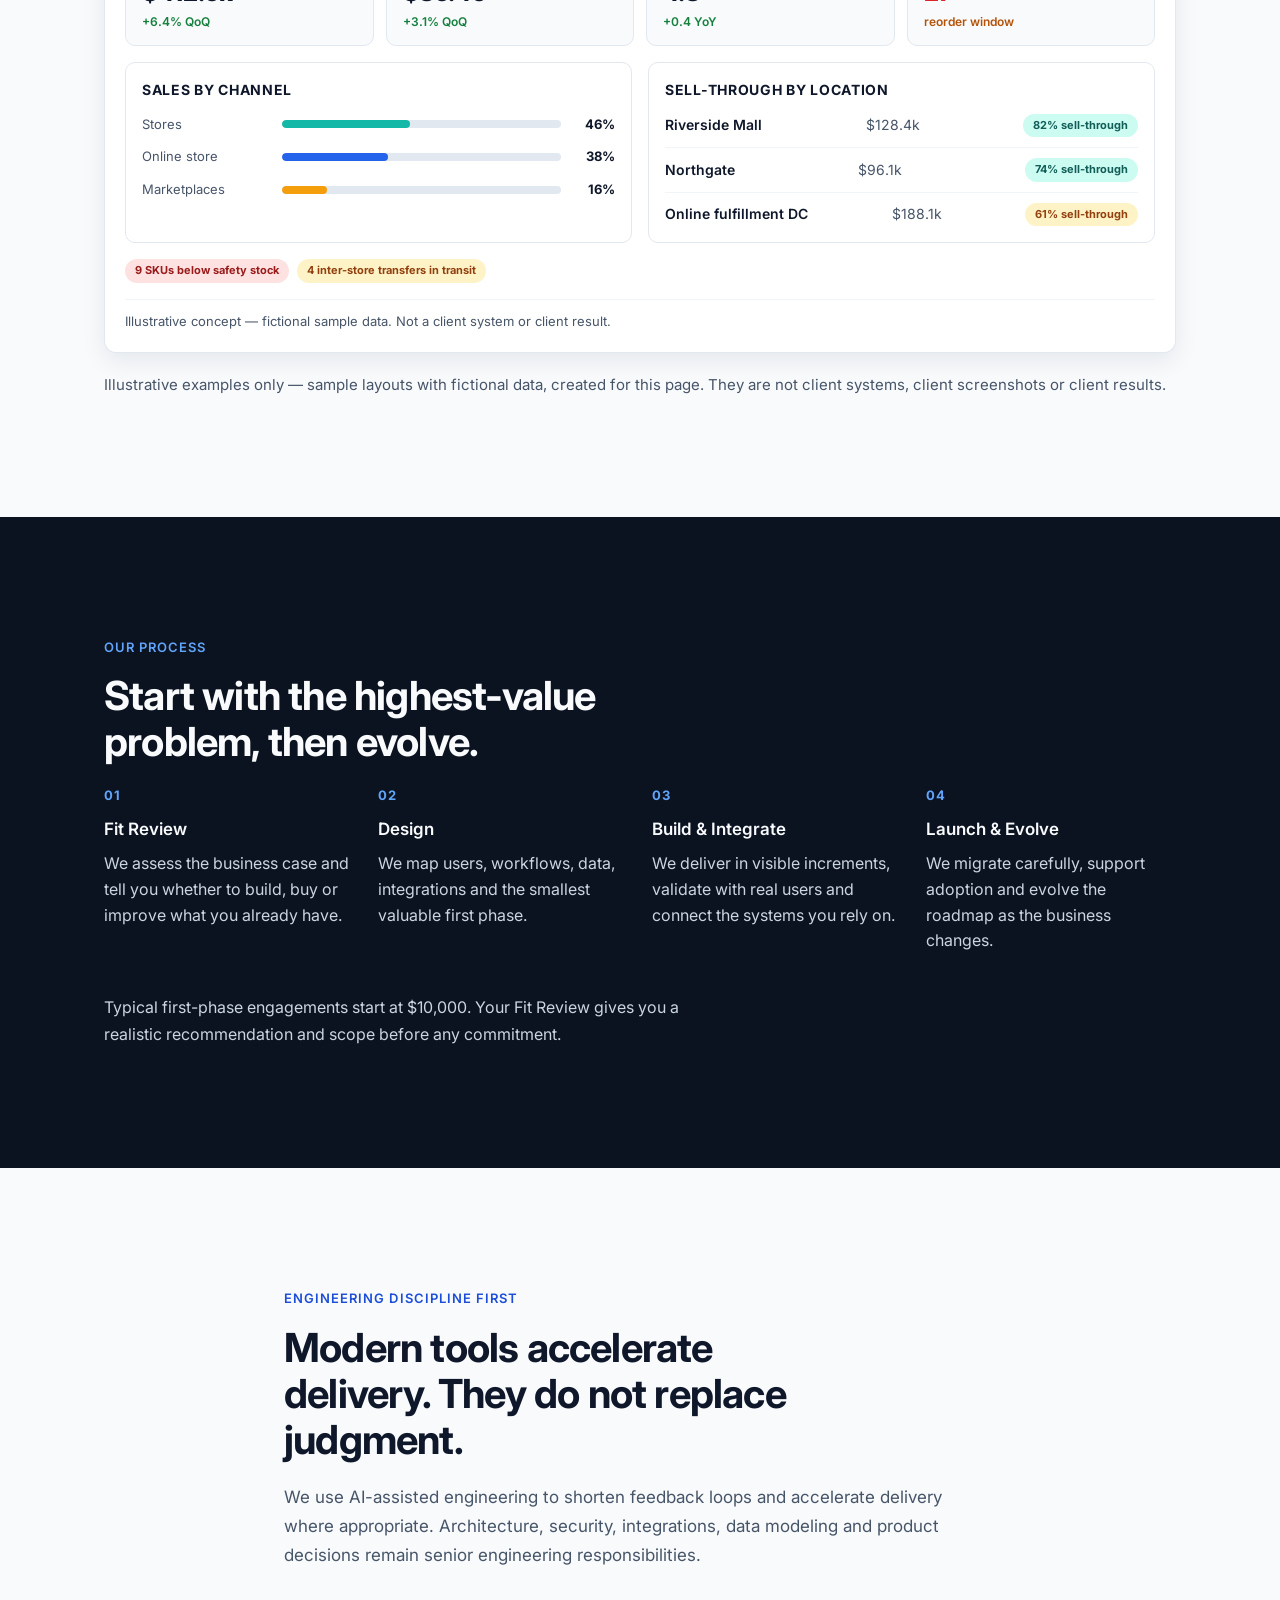
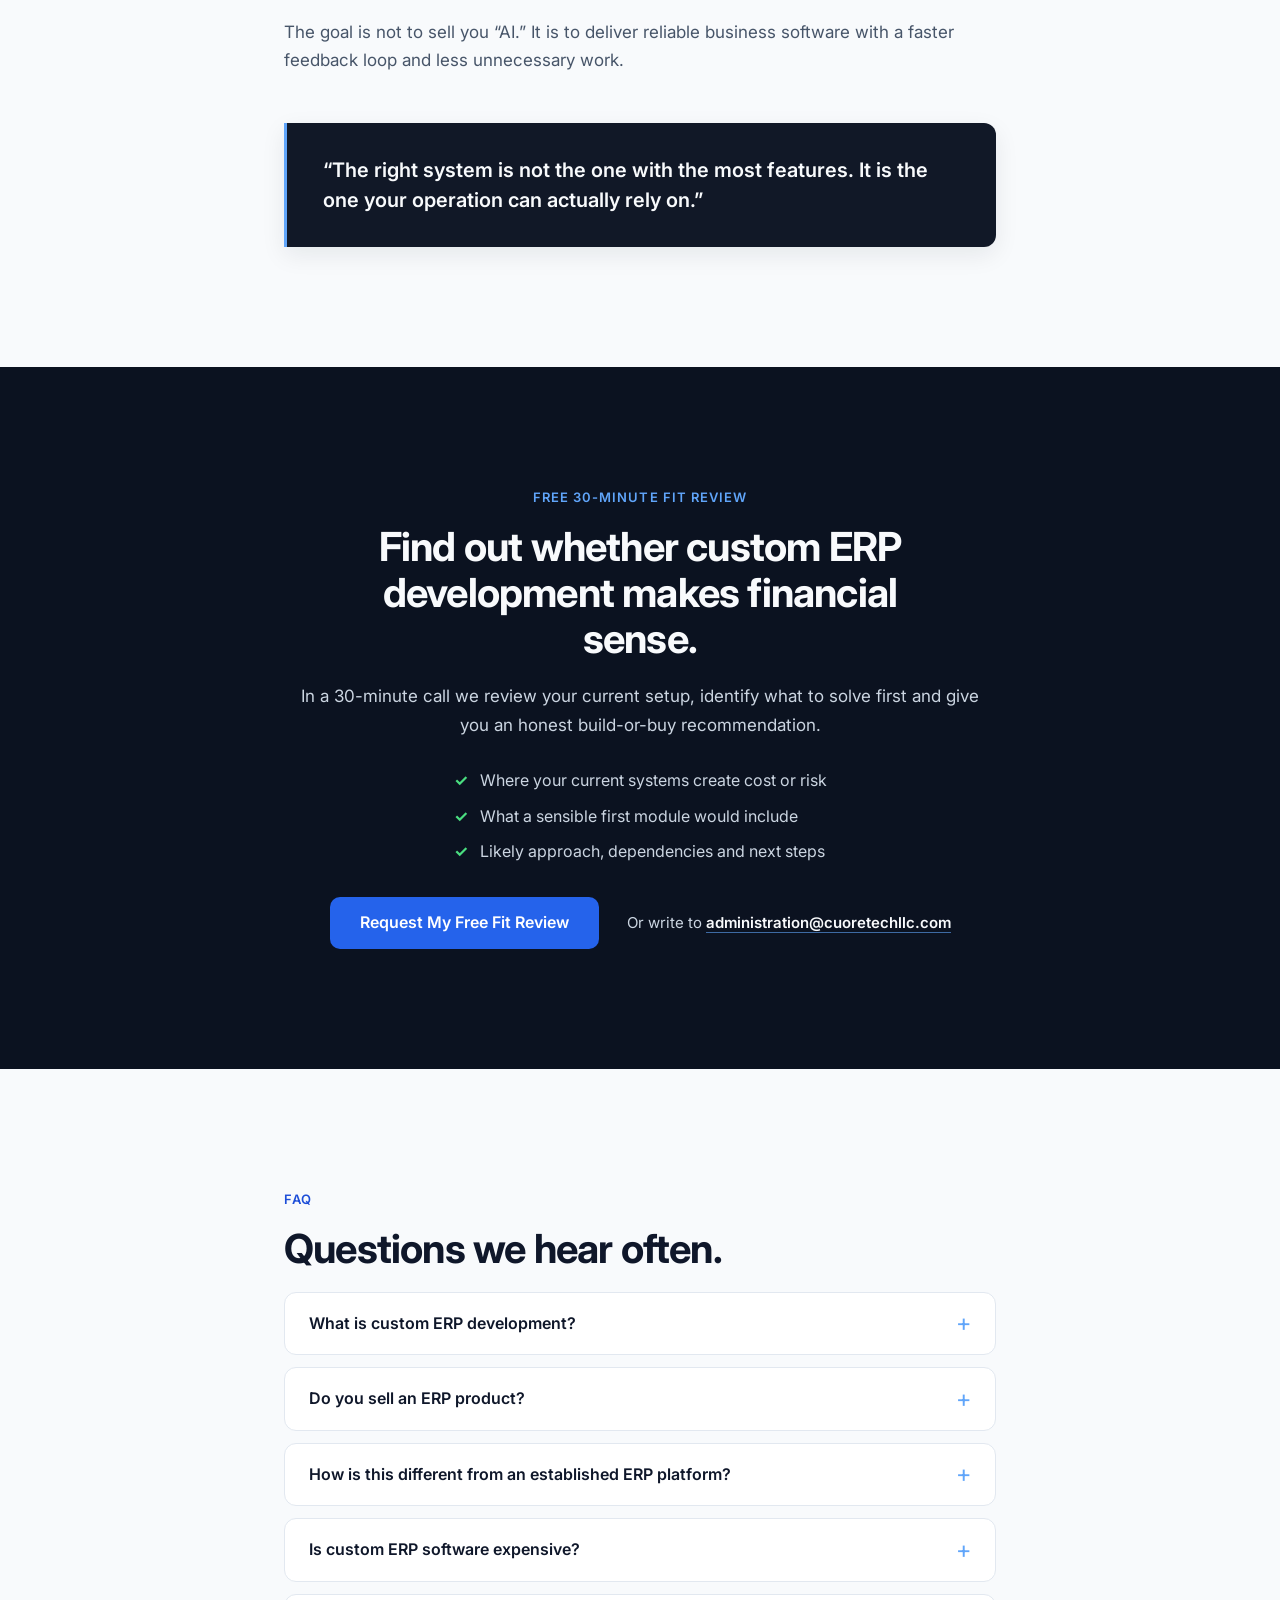
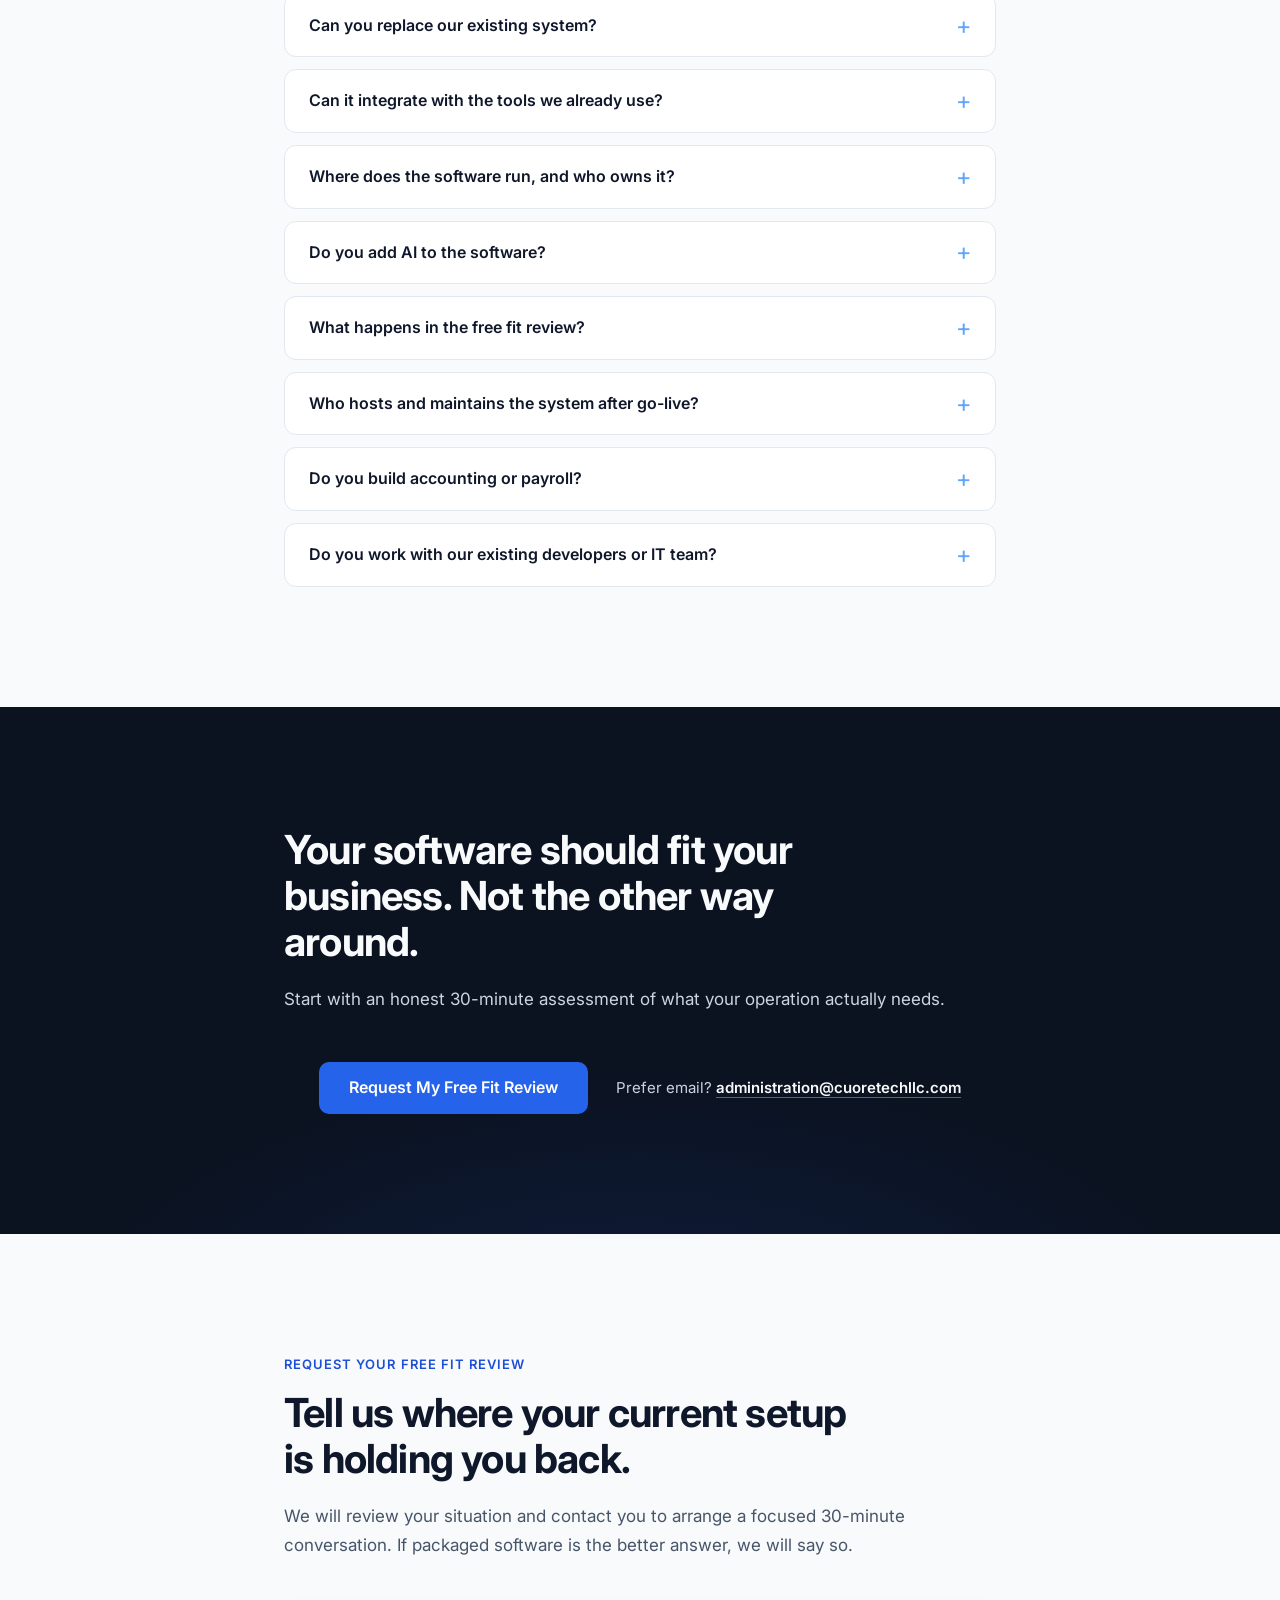
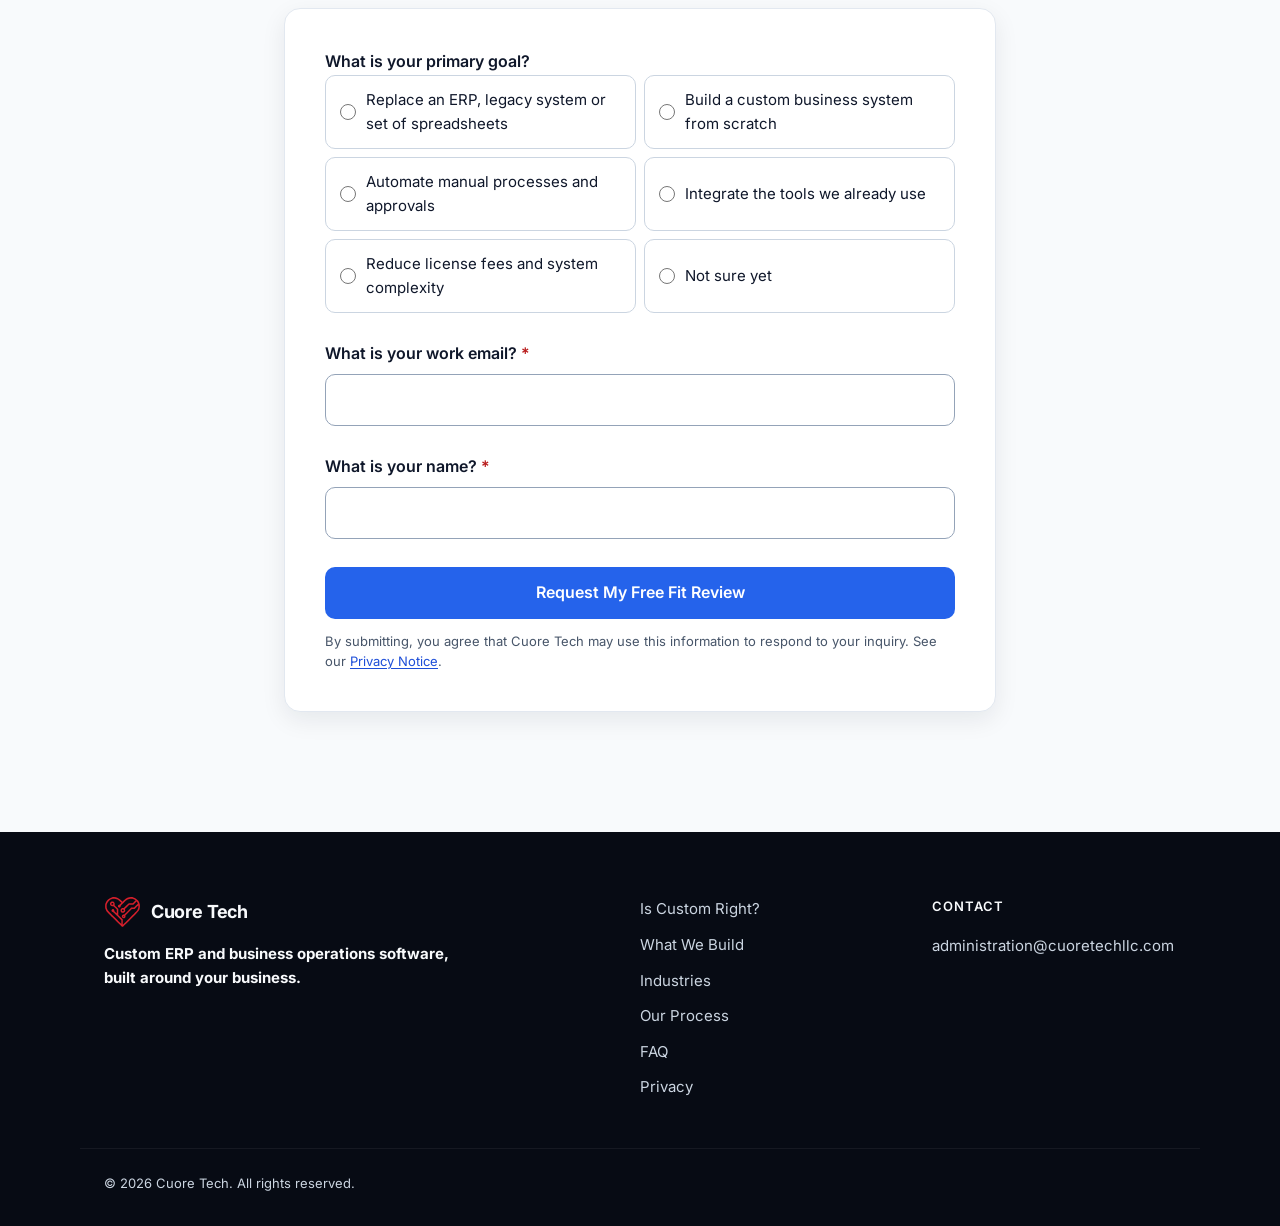
==== commit 04996847: "Pivot to ERP" ====
--- a/index.html
+++ b/index.html
@@ -3,22 +3,23 @@
 <head>
   <meta charset="UTF-8">
   <meta name="viewport" content="width=device-width, initial-scale=1.0">
-  <title>Custom CRM Development for B2B Teams | Cuore Tech</title>
-  <meta name="description" content="Senior-led custom CRM development for B2B teams. Replace workarounds with workflows, integrations and dashboards your teams actually use. Control over data, hosting and roadmap.">
+  <title>Custom ERP Development for B2B Companies | Cuore Tech</title>
+  <meta name="description" content="Cuore Tech designs and builds modular ERP and business operations software for B2B companies: orders, inventory, workflows, approvals, integrations and reporting. Projects typically start at $10,000.">
+  <meta name="robots" content="index,follow">
   <link rel="canonical" href="https://cuoretechllc.com/">
   <meta name="theme-color" content="#0B1220">
-  <link rel="icon" href="data:image/svg+xml,%3Csvg xmlns='http://www.w3.org/2000/svg' viewBox='0 0 32 32'%3E%3Crect width='32' height='32' rx='7' fill='%232563EB'/%3E%3Ctext x='16' y='22' font-family='Arial,sans-serif' font-size='18' font-weight='700' fill='%23fff' text-anchor='middle'%3EC%3C/text%3E%3C/svg%3E">
+  <link rel="icon" type="image/svg+xml" href="cuore-tech-symbol.svg">
 
   <!-- Open Graph -->
   <meta property="og:type" content="website">
   <meta property="og:site_name" content="Cuore Tech">
-  <meta property="og:title" content="Custom CRM Development for B2B Teams | Cuore Tech">
-  <meta property="og:description" content="Your CRM should fit your business. Senior-led custom CRM design, development, integration and legacy replacement.">
+  <meta property="og:title" content="Custom ERP Development for B2B Companies | Cuore Tech">
+  <meta property="og:description" content="Senior-led custom ERP development. Cuore Tech discovers, designs, builds, integrates and supports modular business systems around your processes. Not a packaged ERP or SaaS subscription. Projects typically start at $10,000.">
   <meta property="og:url" content="https://cuoretechllc.com/">
   <!-- Twitter -->
   <meta name="twitter:card" content="summary">
-  <meta name="twitter:title" content="Custom CRM Development for B2B Teams | Cuore Tech">
-  <meta name="twitter:description" content="Your CRM should fit your business. Senior-led custom CRM design, development, integration and legacy replacement.">
+  <meta name="twitter:title" content="Custom ERP Development for B2B Companies | Cuore Tech">
+  <meta name="twitter:description" content="Senior-led custom ERP development. Cuore Tech discovers, designs, builds, integrates and supports modular business systems around your processes. Not a packaged ERP or SaaS subscription. Projects typically start at $10,000.">
 
   <!-- Google Fonts: Inter (only external request) -->
   <link rel="preconnect" href="https://fonts.googleapis.com">
@@ -26,6 +27,13 @@
   <link href="https://fonts.googleapis.com/css2?family=Inter:wght@400..700&display=swap" rel="stylesheet">
 
   <!-- TODO(analytics): uncomment and fill with the real Google Tag Manager container ID before launch.
+       Events emitted by js/main.js once configured: lp_page_view, lp_scroll_depth, main_cta_click,
+       email_click, lp_form_submit, plus generate_lead and the Google Ads conversion call.
+       lp_form_submit only counts a local submit attempt accepted by the browser: the form posts
+       cross-origin with mode "no-cors", so the response is opaque and neither this page nor GA4 can
+       prove the submission reached Google Forms. Reconcile with the Google Sheet before trusting it.
+       The conversion action and its label are configured in js/main.js SITE_CONFIG
+       (ga4Id / adsConversionId / adsConversionLabel, all still empty before launch).
   <script async src="https://www.googletagmanager.com/gtag/js?id=GTM-XXXXXXXX"></script>
   <script>
     window.dataLayer = window.dataLayer || [];
@@ -48,16 +56,54 @@
         "url": "https://cuoretechllc.com/",
         "email": "administration@cuoretechllc.com",
         "areaServed": "Worldwide",
-        "description": "Senior-led custom CRM software development for B2B teams. Cuore Tech designs, builds, integrates and replaces CRM platforms around real business workflows.",
-        "priceRange": "Projects typically start at USD 10,000",
+        "description": "Senior-led custom ERP development service. Cuore Tech discovers, designs, builds, integrates and supports modular business operations software around how each client actually works. Projects typically start at $10,000.",
+        "priceRange": "$10,000+",
         "hasOfferCatalog": {
           "@type": "OfferCatalog",
-          "name": "CRM services",
+          "name": "Custom ERP development services",
           "itemListElement": [
-            { "@type": "Offer", "itemOffered": { "@type": "Service", "name": "Custom CRM development" } },
-            { "@type": "Offer", "itemOffered": { "@type": "Service", "name": "CRM migration and legacy replacement" } },
-            { "@type": "Offer", "itemOffered": { "@type": "Service", "name": "CRM integrations and business process automation" } },
-            { "@type": "Offer", "itemOffered": { "@type": "Service", "name": "CRM fit review and build-vs-buy assessment" } }
+            {
+              "@type": "Offer",
+              "itemOffered": {
+                "@type": "Service",
+                "name": "Custom ERP and operations system design"
+              }
+            },
+            {
+              "@type": "Offer",
+              "itemOffered": {
+                "@type": "Service",
+                "name": "Legacy system and spreadsheet replacement"
+              }
+            },
+            {
+              "@type": "Offer",
+              "itemOffered": {
+                "@type": "Service",
+                "name": "Workflow and approval automation"
+              }
+            },
+            {
+              "@type": "Offer",
+              "itemOffered": {
+                "@type": "Service",
+                "name": "System integrations"
+              }
+            },
+            {
+              "@type": "Offer",
+              "itemOffered": {
+                "@type": "Service",
+                "name": "Reporting and custom dashboards"
+              }
+            },
+            {
+              "@type": "Offer",
+              "itemOffered": {
+                "@type": "Service",
+                "name": "Support, hosting options and enhancement"
+              }
+            }
           ]
         }
       },
@@ -66,81 +112,107 @@
         "@id": "https://cuoretechllc.com/#website",
         "url": "https://cuoretechllc.com/",
         "name": "Cuore Tech",
-        "publisher": { "@id": "https://cuoretechllc.com/#organization" }
+        "publisher": {
+          "@id": "https://cuoretechllc.com/#organization"
+        }
       },
       {
         "@type": "FAQPage",
         "mainEntity": [
           {
             "@type": "Question",
-            "name": "What is a custom CRM?",
-            "acceptedAnswer": {
-              "@type": "Answer",
-              "text": "A custom CRM is software built specifically around your company's sales, operations and customer workflows — instead of asking your teams to adapt to a generic platform's features and limitations."
+            "name": "What is custom ERP development?",
+            "acceptedAnswer": {
+              "@type": "Answer",
+              "text": "Designing and building the software that runs your core operations — records, documents, workflows, approvals, integrations and reporting — around how your company actually works, instead of reshaping your processes to fit a packaged platform’s limits."
             }
           },
           {
             "@type": "Question",
-            "name": "How is a custom CRM different from Salesforce, HubSpot or other CRM platforms?",
-            "acceptedAnswer": {
-              "@type": "Answer",
-              "text": "Off-the-shelf platforms give every customer the same core product and make you configure around it. A custom CRM starts from how your business actually works: your fields, your stages, your approvals, your integrations — designed as the product, not bolted onto someone else's roadmap."
+            "name": "Do you sell an ERP product?",
+            "acceptedAnswer": {
+              "@type": "Answer",
+              "text": "No. We sell a senior-led development service. There is no Cuore Tech ERP license to subscribe to, and no two systems we build are the same: each one starts from your processes, data and integrations, and contains only the modules you asked for."
             }
           },
           {
             "@type": "Question",
-            "name": "Is custom CRM software expensive?",
-            "acceptedAnswer": {
-              "@type": "Answer",
-              "text": "Scope determines cost. Cuore Tech projects typically start at USD 10,000, with the first phase focused on the highest-value workflows and integrations. The CRM Fit Review provides an honest build-vs-buy recommendation before any commitment."
+            "name": "How is this different from an established ERP platform?",
+            "acceptedAnswer": {
+              "@type": "Answer",
+              "text": "A packaged platform gives every customer the same core product and asks you to configure around it. Custom work starts from your workflow: your documents, stages, approvals and integrations are the product rather than exceptions bolted onto someone else’s roadmap. For many companies a well-configured platform is the better answer, and we say so."
             }
           },
           {
             "@type": "Question",
-            "name": "Can you replace our existing CRM?",
-            "acceptedAnswer": {
-              "@type": "Answer",
-              "text": "Yes. Migrations and integrations are evaluated based on your existing system. We map what matters in your current data and workflows, plan the transition, and build the replacement around your real process."
+            "name": "Is custom ERP software expensive?",
+            "acceptedAnswer": {
+              "@type": "Answer",
+              "text": "Scope determines cost. Projects typically start at $10,000, and the first phase focuses on the highest-value module. A wider system covering finance, inventory, production and payroll is a larger program, and we scope it in phases rather than promising a complete platform for the entry price."
             }
           },
           {
             "@type": "Question",
-            "name": "Can a custom CRM integrate with our existing tools?",
-            "acceptedAnswer": {
-              "@type": "Answer",
-              "text": "Yes, subject to available APIs and technical feasibility. Typical integrations include email, calendars, ERP and accounting systems, customer support tools, payments and internal systems."
+            "name": "Can you replace our existing system?",
+            "acceptedAnswer": {
+              "@type": "Answer",
+              "text": "Often, yes — depending on what the current system holds and how accessible that data is. We map the data and workflows worth keeping, plan a controlled transition, and build around your real process instead of recreating the old system’s structure."
             }
           },
           {
             "@type": "Question",
-            "name": "Where can the CRM be hosted?",
-            "acceptedAnswer": {
-              "@type": "Answer",
-              "text": "You decide. The platform can run on infrastructure you control or managed hosting you choose, so your data and your platform stay under your direction rather than a vendor's."
+            "name": "Can it integrate with the tools we already use?",
+            "acceptedAnswer": {
+              "@type": "Answer",
+              "text": "Usually, subject to available APIs and technical feasibility. Typical integrations include accounting and finance platforms, payment providers, payroll, email and calendars, e-commerce and POS, and internal databases. We integrate those where an existing product already does the job well."
             }
           },
           {
             "@type": "Question",
-            "name": "Who owns the CRM and the data?",
-            "acceptedAnswer": {
-              "@type": "Answer",
-              "text": "Our philosophy is straightforward: you should control your software, your data and your roadmap. We build to avoid unnecessary vendor lock-in — and ownership terms are defined with you in the project scope."
+            "name": "Where does the software run, and who owns it?",
+            "acceptedAnswer": {
+              "@type": "Answer",
+              "text": "On infrastructure you control or managed hosting you choose. The hosting, source-code and ownership model is agreed in the project scope, so your data and your roadmap stay under your direction rather than a vendor’s."
             }
           },
           {
             "@type": "Question",
-            "name": "Can AI be added to the CRM?",
-            "acceptedAnswer": {
-              "@type": "Answer",
-              "text": "Where it creates actual business value. Practical examples include automated data entry, activity summarization, lead classification, natural-language search over your customer data and workflow automation — not a chatbot for its own sake."
+            "name": "Do you add AI to the software?",
+            "acceptedAnswer": {
+              "@type": "Answer",
+              "text": "Where it removes real work: data entry, document handling, classification and search across your records. It is also how our own engineers move faster. Architecture, security, data modeling and product decisions stay with senior engineers, and anything automated stays under human review."
             }
           },
           {
             "@type": "Question",
-            "name": "What happens in the free CRM Fit Review?",
-            "acceptedAnswer": {
-              "@type": "Answer",
-              "text": "We spend 30 minutes understanding your current system, bottlenecks, integrations and goals. You receive an honest build-vs-buy recommendation, what we would solve first and the likely implementation approach. There is no obligation to proceed."
+            "name": "What happens in the free fit review?",
+            "acceptedAnswer": {
+              "@type": "Answer",
+              "text": "We spend about 30 minutes on your current setup, bottlenecks, integrations and goals. You get an honest build-or-buy recommendation, what we would solve first and a likely approach. There is no obligation — and if a packaged platform is the better answer, we will tell you."
+            }
+          },
+          {
+            "@type": "Question",
+            "name": "Who hosts and maintains the system after go-live?",
+            "acceptedAnswer": {
+              "@type": "Answer",
+              "text": "Your choice. Some companies run what we build in their own cloud account; others prefer managed hosting with support. Hosting, maintenance, updates, backups and support responsibilities are set out in the scope before development starts, and the source code and documentation stay yours as agreed."
+            }
+          },
+          {
+            "@type": "Question",
+            "name": "Do you build accounting or payroll?",
+            "acceptedAnswer": {
+              "@type": "Answer",
+              "text": "Usually not from scratch. We integrate the accounting, payroll and banking platforms you already use and build the operational data flow into them. If a finance module is genuinely required, we scope it separately."
+            }
+          },
+          {
+            "@type": "Question",
+            "name": "Do you work with our existing developers or IT team?",
+            "acceptedAnswer": {
+              "@type": "Answer",
+              "text": "Yes. We can own delivery end to end, work alongside an internal team, or hand over a documented system with the guardrails your team needs to maintain it."
             }
           }
         ]
@@ -164,12 +236,12 @@
 
       <nav class="site-nav" id="site-nav" aria-label="Primary">
         <ul class="nav-list">
-          <li><a class="nav-link" href="#fit">Is Custom Right?</a></li>
+          <li><a class="nav-link" href="#examples">Examples</a></li>
           <li><a class="nav-link" href="#services">What We Build</a></li>
-          <li><a class="nav-link" href="#how-it-works">Our Process</a></li>
+          <li><a class="nav-link" href="#process">Process</a></li>
           <li><a class="nav-link" href="#faq">FAQ</a></li>
         </ul>
-        <a class="btn btn-primary nav-cta" href="#contact" data-cta-form data-cta-section="nav">Request a Free Review</a>
+        <a class="btn btn-primary nav-cta" href="#contact" data-cta-form data-cta-section="nav">Request a Free Fit Review</a>
       </nav>
 
       <button class="nav-toggle" type="button" aria-expanded="false" aria-controls="site-nav" aria-label="Open menu">
@@ -187,83 +259,79 @@
     <section class="section section-dark hero" id="hero" aria-labelledby="hero-heading">
       <div class="container hero-inner">
         <div class="hero-copy">
-          <p class="eyebrow" data-reveal>Custom CRM development for B2B teams</p>
-          <h1 id="hero-heading" class="hero-title" data-reveal>The CRM your business actually needs.</h1>
-          <p class="hero-sub" data-reveal>Replace CRM workarounds with the workflows, integrations and dashboards your teams actually use &mdash; without paying forever for seats, add-ons and features they don&rsquo;t.</p>
-          <p class="hero-brand-line" data-reveal>Your CRM should fit your business. Not the other way around.</p>
+          <p class="eyebrow" data-reveal>CUSTOM ERP DEVELOPMENT FOR B2B OPERATIONS</p>
+          <h1 id="hero-heading" class="hero-title" data-reveal>ERP software built around your business.</h1>
+          <p class="hero-sub" data-reveal>Cuore Tech designs and builds modular business systems for orders, inventory, workflows, approvals, integrations and reporting&mdash;without forcing your operation into a generic platform.</p>
           <div class="hero-actions" data-reveal>
-            <a class="btn btn-primary btn-lg" href="#contact" data-cta-form data-cta-section="hero">Request My Free CRM Fit Review</a>
+            <a class="btn btn-primary btn-lg" href="#contact" data-cta-form data-cta-section="hero">Request My Free Fit Review</a>
             <a class="hero-link" href="#fit">See if custom is right for us</a>
           </div>
-          <p class="hero-micro" data-reveal>30 minutes &middot; No obligation &middot; Honest build-vs-buy recommendation</p>
-          <ul class="hero-trust" data-reveal aria-label="Why work with Cuore Tech">
-            <li>Senior-led from discovery to delivery</li>
-            <li>Control over data, hosting and roadmap</li>
-            <li>Projects typically start at $10k</li>
-          </ul>
+          <p class="hero-micro" data-reveal>Free 30-minute review &middot; No obligation &middot; Honest build-or-buy recommendation</p>
+          <p class="hero-qualify" data-reveal>Projects typically start at $10,000.</p>
         </div>
 
         <div class="hero-visual" data-reveal>
-          <div class="mockup" role="img" aria-label="Preview of a custom-built CRM: a pipeline dashboard with three deal stages, a navigation sidebar and an automation status card. Sample data shown.">
+          <div class="mockup" role="img" aria-label="Preview of a custom-built operations system: a purchase order board, a navigation sidebar and an automation status card. Illustrative concept with fictional sample data.">
             <div class="mockup-topbar" aria-hidden="true">
-              <span class="mockup-brand"><span class="mockup-brand-dot"></span>Cuore</span>
-              <span class="mockup-search">Search accounts, deals&hellip;</span>
+              <span class="mockup-brand"><span class="mockup-brand-dot"></span>Ops Console</span>
+              <span class="mockup-search">Search orders, items, vendors&hellip;</span>
             </div>
             <div class="mockup-body" aria-hidden="true">
-              <nav class="mockup-sidebar">
+              <nav class="mockup-sidebar" aria-label="Illustrative application navigation">
                 <span class="mockup-item is-active">Dashboard</span>
-                <span class="mockup-item">Pipeline</span>
-                <span class="mockup-item">Customers</span>
-                <span class="mockup-item">Workflows</span>
+                <span class="mockup-item">Purchase orders</span>
+                <span class="mockup-item">Inventory</span>
+                <span class="mockup-item">Vendors</span>
+                <span class="mockup-item">Approvals</span>
                 <span class="mockup-item">Reports</span>
-                <span class="mockup-item">Integrations</span>
               </nav>
               <div class="mockup-main">
                 <div class="mockup-main-head">
-                  <span class="mockup-main-title">Pipeline</span>
-                  <span class="mockup-chip">Q3</span>
+                  <span class="mockup-main-title">Purchase orders</span>
+                  <span class="mockup-chip">Sample data</span>
                 </div>
                 <div class="kanban">
                   <div class="kanban-col">
-                    <div class="kanban-head">New <span class="kanban-count">2</span></div>
-                    <div class="deal-card">
-                      <span class="deal-name">Meridian Freight</span>
-                      <span class="deal-meta">Logistics &middot; $12,400</span>
+                    <div class="kanban-head">Awaiting approval <span class="kanban-count">2</span></div>
+                    <div class="po-card">
+                      <span class="po-name">PO-1042 &middot; Packaging stock</span>
+                      <span class="po-meta">Sample vendor &middot; $8,450 &middot; Lead time 6 days</span>
                     </div>
-                    <div class="deal-card">
-                      <span class="deal-name">Harbor &amp; Main</span>
-                      <span class="deal-meta">Retail &middot; $8,900</span>
+                    <div class="po-card">
+                      <span class="po-name">PO-1047 &middot; Freight lane 12</span>
+                      <span class="po-meta">Sample vendor &middot; $1,920 &middot; Due Friday</span>
                     </div>
                   </div>
                   <div class="kanban-col">
-                    <div class="kanban-head">Proposal <span class="kanban-count">2</span></div>
-                    <div class="deal-card">
-                      <span class="deal-name">Cobalt Industries</span>
-                      <span class="deal-meta">Manufacturing &middot; $27,300</span>
+                    <div class="kanban-head">Approved <span class="kanban-count">3</span></div>
+                    <div class="po-card">
+                      <span class="po-name">PO-1038 &middot; MRO supplies</span>
+                      <span class="po-meta">Sample vendor &middot; $2,310 &middot; Partially received</span>
                     </div>
-                    <div class="deal-card">
-                      <span class="deal-name">Atlas Foods</span>
-                      <span class="deal-meta">Distribution &middot; $15,750</span>
+                    <div class="po-card">
+                      <span class="po-name">PO-1051 &middot; Labels and tags</span>
+                      <span class="po-meta">Sample vendor &middot; $640 &middot; Auto-approved</span>
                     </div>
                   </div>
                   <div class="kanban-col">
-                    <div class="kanban-head">Won <span class="kanban-count">1</span></div>
-                    <div class="deal-card">
-                      <span class="deal-name">Beacon Medical</span>
-                      <span class="deal-meta">Healthcare &middot; $31,600</span>
+                    <div class="kanban-head">Received <span class="kanban-count">6</span></div>
+                    <div class="po-card">
+                      <span class="po-name">PO-1029 &middot; Pallets</span>
+                      <span class="po-meta">Sample vendor &middot; $4,180 &middot; 12 of 20 received</span>
                     </div>
                   </div>
                 </div>
               </div>
             </div>
           </div>
-          <div class="automation-card" role="img" aria-label="Automation status card: workflow updated, proposal sent to Cobalt Industries. Sample data shown.">
+          <p class="mockup-caption">Illustrative concept &mdash; fictional sample data. Not a client system or client result.</p>
+          <div class="automation-card" role="img" aria-label="Automation status card: approval rule ran, orders under $500 auto-approved and posted to accounting. Sample data shown.">
             <span class="automation-check" aria-hidden="true">
               <svg viewBox="0 0 16 16" width="14" height="14" fill="none" aria-hidden="true"><path d="M3.5 8.5l3 3 6-6.5" stroke="#4ADE80" stroke-width="2" stroke-linecap="round" stroke-linejoin="round"/></svg>
             </span>
             <span class="automation-text">
-              <span class="automation-title">Workflow updated</span>
-              <span class="automation-desc">Proposal sent to Cobalt Industries</span>
+              <span class="automation-title">Approval rule ran</span>
+              <span class="automation-desc">Orders under $500 auto-approved and posted to accounting</span>
             </span>
           </div>
         </div>
@@ -274,15 +342,15 @@
     <section class="section section-light" id="problem" aria-labelledby="problem-heading">
       <div class="container">
         <p class="eyebrow" data-reveal>When generic stops working</p>
-        <h2 id="problem-heading" class="section-heading" data-reveal>Your CRM should remove friction, not create more of it.</h2>
-        <p class="section-lead" data-reveal>Custom development becomes worth considering when your teams repeatedly have to work around the system:</p>
+        <h2 id="problem-heading" class="section-heading" data-reveal>Your systems should remove friction, not create more of it.</h2>
+        <p class="section-lead" data-reveal>Custom development becomes worth considering when your teams repeatedly have to work around the software:</p>
         <ul class="problem-list">
           <li class="problem-card" data-reveal><span class="problem-item">Critical work still happens in spreadsheets</span></li>
           <li class="problem-card" data-reveal><span class="problem-item">Teams re-enter the same data across systems</span></li>
           <li class="problem-card" data-reveal><span class="problem-item">Approvals and handoffs depend on manual follow-up</span></li>
           <li class="problem-card" data-reveal><span class="problem-item">Per-seat and add-on costs keep growing</span></li>
           <li class="problem-card" data-reveal><span class="problem-item">Integrations are fragile or incomplete</span></li>
-          <li class="problem-card" data-reveal><span class="problem-item">Your actual process lives outside the CRM</span></li>
+          <li class="problem-card" data-reveal><span class="problem-item">Modules you pay for and never open</span></li>
         </ul>
         <p class="problem-closer" data-reveal>The problem isn&rsquo;t your business. The problem is software that wasn&rsquo;t built for it.</p>
       </div>
@@ -292,8 +360,8 @@
     <section class="section section-dark accent-edge" id="service-model" aria-labelledby="service-model-heading">
       <div class="container">
         <p class="eyebrow" data-reveal>Service, not subscription</p>
-        <h2 id="service-model-heading" class="section-heading" data-reveal>We don&rsquo;t sell another generic CRM subscription.</h2>
-        <p class="section-lead" data-reveal>We design and build a working CRM for your company &mdash; closer to having a senior product and engineering team assigned to one problem than to buying another licence.</p>
+        <h2 id="service-model-heading" class="section-heading" data-reveal>We don&rsquo;t sell another software subscription.</h2>
+        <p class="section-lead" data-reveal>Cuore Tech discovers, designs, builds, integrates and supports the system your operation runs on &mdash; closer to having a senior product and engineering team assigned to one problem than to buying another license.</p>
         <div class="service-grid">
           <article class="service-item" data-reveal>
             <span class="service-num" aria-hidden="true">1</span>
@@ -307,13 +375,13 @@
           </article>
           <article class="service-item" data-reveal>
             <span class="service-num" aria-hidden="true">3</span>
-            <h3 class="service-title">Terms defined before development starts</h3>
-            <p class="service-text">Scope, delivery model and commercial terms are agreed up front, so nothing important is discovered after the first invoice.</p>
+            <h3 class="service-title">Modular and phased by design</h3>
+            <p class="service-text">You pay for the modules that solve your highest-value problem now, not for a packaged suite&rsquo;s feature catalog or per-seat licenses you don&rsquo;t use. Scope and commercial terms are agreed before development starts.</p>
           </article>
           <article class="service-item" data-reveal>
             <span class="service-num" aria-hidden="true">4</span>
             <h3 class="service-title">You stay in control</h3>
-            <p class="service-text">Customer control over data, hosting, source code and roadmap according to the agreed project scope.</p>
+            <p class="service-text">Control over data, hosting, source code and roadmap according to the agreed project scope, with support and enhancement after go-live.</p>
           </article>
         </div>
       </div>
@@ -325,7 +393,7 @@
         <p class="eyebrow" data-reveal>Senior-led engineering</p>
         <h2 id="why-custom-heading" class="section-heading" data-reveal>Direct access to the people designing your system.</h2>
         <p class="section-lead" data-reveal>Cuore Tech is a senior-led engineering partner, not a generic implementation reseller. We stay close to the business problem from discovery through architecture, delivery and integration, so decisions do not get lost between sales, account management and a junior delivery team.</p>
-        <p class="key-line" data-reveal>You get pragmatic technical judgment, a clear first phase and a CRM your team can evolve without unnecessary vendor lock-in.</p>
+        <p class="key-line" data-reveal>You get pragmatic technical judgment, a clear first phase and a system your team can evolve without unnecessary vendor lock-in.</p>
       </div>
     </section>
 
@@ -333,24 +401,28 @@
     <section class="section section-light" id="fit" aria-labelledby="comparison-heading">
       <div class="container">
         <p class="eyebrow" data-reveal>An honest build-vs-buy decision</p>
-        <h2 id="comparison-heading" class="section-heading" data-reveal>Custom CRM is not the right solution for every company.</h2>
-        <p class="section-lead" data-reveal>If HubSpot, Salesforce or another well-configured off-the-shelf CRM is the better answer, we will tell you. Custom becomes compelling when your workflows, integrations or economics are genuinely different.</p>
+        <h2 id="comparison-heading" class="section-heading" data-reveal>Custom ERP is not the right solution for every company.</h2>
+        <p class="section-lead" data-reveal>If a well-configured packaged platform is the better answer for you, we will tell you in the Fit Review. Custom becomes compelling when your workflows, integrations or economics are genuinely different.</p>
         <div class="table-wrap" data-reveal>
           <table class="compare-table">
             <thead>
               <tr>
-                <th scope="col">Use an off-the-shelf CRM if...</th>
-                <th scope="col">Consider a custom CRM if...</th>
+                <th scope="col">Choose packaged software if...</th>
+                <th scope="col">Consider custom ERP if...</th>
               </tr>
             </thead>
             <tbody>
-              <tr><td data-label="Off-the-shelf is a fit">Your sales process is standard</td><td class="cuore-col" data-label="Custom may be a fit">Your workflow is a competitive advantage</td></tr>
-              <tr><td data-label="Off-the-shelf is a fit">You need a working CRM immediately</td><td class="cuore-col" data-label="Custom may be a fit">Control over data, hosting and roadmap is a business priority</td></tr>
-              <tr><td data-label="Off-the-shelf is a fit">Existing products cover nearly every requirement</td><td class="cuore-col" data-label="Custom may be a fit">Workarounds and manual steps dominate daily work</td></tr>
-              <tr><td data-label="Off-the-shelf is a fit">Your integrations are simple</td><td class="cuore-col" data-label="Custom may be a fit">ERP, billing, support or proprietary systems must connect</td></tr>
-              <tr><td data-label="Off-the-shelf is a fit">Per-seat costs are not material</td><td class="cuore-col" data-label="Custom may be a fit">Licences, add-ons and consulting are becoming expensive</td></tr>
+              <tr><td data-label="Packaged is a fit">Your process is standard and matches the product</td><td class="cuore-col" data-label="Custom may be a fit">Your workflow is a competitive advantage</td></tr>
+              <tr><td data-label="Packaged is a fit">You need a working system immediately</td><td class="cuore-col" data-label="Custom may be a fit">Control over data, hosting and roadmap is a business priority</td></tr>
+              <tr><td data-label="Packaged is a fit">The product covers nearly every requirement</td><td class="cuore-col" data-label="Custom may be a fit">Workarounds and manual steps dominate daily work</td></tr>
+              <tr><td data-label="Packaged is a fit">Your integrations are simple</td><td class="cuore-col" data-label="Custom may be a fit">Accounting, billing, POS or proprietary systems must connect</td></tr>
+              <tr><td data-label="Packaged is a fit">Per-seat costs are not material</td><td class="cuore-col" data-label="Custom may be a fit">Licenses, add-ons and consulting are becoming expensive</td></tr>
             </tbody>
           </table>
+        </div>
+        <div class="fit-cta" data-reveal>
+          <p class="fit-cta-text">Not sure which column you are in? Send us the workflow that hurts most and we will give you an honest build-or-buy recommendation.</p>
+          <a class="btn btn-primary btn-lg" href="#contact" data-cta-form data-cta-section="fit">Request My Free Fit Review</a>
         </div>
       </div>
     </section>
@@ -365,8 +437,8 @@
             <span class="card-icon" aria-hidden="true">
               <svg viewBox="0 0 24 24" width="22" height="22" fill="none"><path d="M4 7h16M4 12h16M4 17h10" stroke="#60A5FA" stroke-width="2" stroke-linecap="round"/></svg>
             </span>
-            <h3 class="card-title">Custom CRM architecture</h3>
-            <p class="card-text">Your real sales and operational processes become the product architecture — not a configuration of someone else&rsquo;s.</p>
+            <h3 class="card-title">Custom ERP architecture</h3>
+            <p class="card-text">Your real operational processes become the product architecture &mdash; not a configuration of someone else&rsquo;s.</p>
           </article>
           <article class="card card-dark" data-reveal>
             <span class="card-icon" aria-hidden="true">
@@ -380,13 +452,13 @@
               <svg viewBox="0 0 24 24" width="22" height="22" fill="none"><circle cx="6" cy="6" r="2.5" stroke="#60A5FA" stroke-width="1.8"/><circle cx="18" cy="18" r="2.5" stroke="#60A5FA" stroke-width="1.8"/><path d="M8 8l8 8" stroke="#60A5FA" stroke-width="1.8" stroke-linecap="round"/></svg>
             </span>
             <h3 class="card-title">System integrations</h3>
-            <p class="card-text">Connect the tools your teams already use: email, calendars, ERP, accounting, customer support, payments, APIs and internal systems.</p>
+            <p class="card-text">Connect the tools your teams already use: accounting, payroll, banking, POS, e-commerce, email, payments and internal databases.</p>
           </article>
           <article class="card card-dark" data-reveal>
             <span class="card-icon" aria-hidden="true">
               <svg viewBox="0 0 24 24" width="22" height="22" fill="none"><path d="M12 3l7 3v6c0 4.5-3 7.5-7 9-4-1.5-7-4.5-7-9V6l7-3z" stroke="#60A5FA" stroke-width="1.8" stroke-linejoin="round"/></svg>
             </span>
-            <h3 class="card-title">Legacy CRM replacement</h3>
+            <h3 class="card-title">Legacy system replacement</h3>
             <p class="card-text">Map the data and workflows worth keeping, plan a controlled transition and replace the system without recreating its problems.</p>
           </article>
           <article class="card card-dark" data-reveal>
@@ -411,31 +483,31 @@
     <section class="section section-light" id="use-cases" aria-labelledby="use-cases-heading">
       <div class="container">
         <p class="eyebrow" data-reveal>B2B use cases</p>
-        <h2 id="use-cases-heading" class="section-heading" data-reveal>More than a sales pipeline.</h2>
+        <h2 id="use-cases-heading" class="section-heading" data-reveal>Software for the whole operation, not one department.</h2>
         <div class="card-grid use-cases-grid">
           <article class="card card-light" data-reveal>
-            <h3 class="card-title">Sales CRM</h3>
-            <p class="card-text">Leads, opportunities, pipeline, sales automation and reporting — designed around how your sales team actually sells.</p>
+            <h3 class="card-title">Orders and quoting</h3>
+            <p class="card-text">Quotes, orders and fulfillment tracked in one place, using the pricing, credit and delivery rules your business actually applies.</p>
           </article>
           <article class="card card-light" data-reveal>
-            <h3 class="card-title">Operations CRM</h3>
-            <p class="card-text">Customers, workflows, tasks, approvals and internal processes in one place your team actually uses.</p>
+            <h3 class="card-title">Inventory and procurement</h3>
+            <p class="card-text">Stock levels, reorder points, suppliers and purchase approvals that no longer live in a shared spreadsheet.</p>
           </article>
           <article class="card card-light" data-reveal>
-            <h3 class="card-title">Account Management</h3>
-            <p class="card-text">Complete customer history: communications, contracts and account activity — no more scattered records.</p>
+            <h3 class="card-title">Work orders and approvals</h3>
+            <p class="card-text">Jobs, handoffs and exceptions routed to the right person at the right stage, with the audit trail your finance team needs.</p>
           </article>
           <article class="card card-light" data-reveal>
-            <h3 class="card-title">Partner Portals</h3>
-            <p class="card-text">Partners, accounts, contracts, services and operational workflows for complex business relationships.</p>
+            <h3 class="card-title">Sales &amp; CRM</h3>
+            <p class="card-text">Customer, quote and open-order history in one record, connected to the operational data behind it instead of a separate silo.</p>
           </article>
           <article class="card card-light" data-reveal>
-            <h3 class="card-title">Legacy Replacement</h3>
-            <p class="card-text">Replace fragmented spreadsheets or heavily customised platforms with a maintainable system built for today&rsquo;s business.</p>
+            <h3 class="card-title">Integrations and data</h3>
+            <p class="card-text">Accounting, payroll, banking, POS, e-commerce and internal databases kept in sync, so information is entered once.</p>
           </article>
           <article class="card card-light" data-reveal>
-            <h3 class="card-title">CRM Integrations</h3>
-            <p class="card-text">Connect commercial activity with finance, support, operations and proprietary systems through reliable APIs and workflows.</p>
+            <h3 class="card-title">Reporting and analytics</h3>
+            <p class="card-text">Management metrics computed from live operational data: the numbers your teams are actually accountable for.</p>
           </article>
         </div>
       </div>
@@ -446,7 +518,7 @@
       <div class="container">
         <p class="eyebrow" data-reveal>Modular scope</p>
         <h2 id="modules-heading" class="section-heading" data-reveal>Build only what your business needs.</h2>
-        <p class="section-lead" data-reveal>These are the modules we build most often. They are not subscription tiers or a feature catalogue &mdash; each phase includes only the parts of the system that solve your highest-value problem first.</p>
+        <p class="section-lead" data-reveal>These are the modules we build most often. They are not subscription tiers or a feature catalog &mdash; each phase includes only the parts of the system that solve your highest-value problem first. Specialist systems you already rely on, such as accounting, payroll and banking, are normally integrated rather than rebuilt.</p>
         <div class="module-grid">
           <article class="module-card accent-blue" data-reveal>
             <span class="module-icon" aria-hidden="true">
@@ -459,22 +531,22 @@
             <span class="module-icon" aria-hidden="true">
               <svg viewBox="0 0 24 24" width="22" height="22" fill="none"><path d="M3 17l5-5 4 3 6-7 3 3" stroke="currentColor" stroke-width="1.8" stroke-linecap="round" stroke-linejoin="round"/><path d="M18 8h3v3" stroke="currentColor" stroke-width="1.8" stroke-linecap="round" stroke-linejoin="round"/><path d="M3 21h18" stroke="currentColor" stroke-width="1.8" stroke-linecap="round"/></svg>
             </span>
-            <h3 class="module-title">Sales Pipeline</h3>
-            <p class="module-text">Every deal, stage and owner visible without chasing updates through spreadsheets.</p>
+            <h3 class="module-title">Sales &amp; CRM</h3>
+            <p class="module-text">Customers, quotes and open orders in one record, with the stages and owners your commercial team actually works to.</p>
           </article>
           <article class="module-card accent-violet" data-reveal>
             <span class="module-icon" aria-hidden="true">
               <svg viewBox="0 0 24 24" width="22" height="22" fill="none"><rect x="3.5" y="3.5" width="7" height="7" rx="1.5" stroke="currentColor" stroke-width="1.8"/><rect x="13.5" y="13.5" width="7" height="7" rx="1.5" stroke="currentColor" stroke-width="1.8"/><path d="M10.5 7h6a3.5 3.5 0 013.5 3.5v.5M13.5 17h-6A3.5 3.5 0 014 13.5V13" stroke="currentColor" stroke-width="1.8" stroke-linecap="round"/></svg>
             </span>
             <h3 class="module-title">Operations &amp; Approvals</h3>
-            <p class="module-text">Handoffs, approvals and internal tasks move forward without manual follow-up.</p>
+            <p class="module-text">Work orders, inventory, approvals and internal handoffs move forward without manual follow-up.</p>
           </article>
           <article class="module-card accent-amber" data-reveal>
             <span class="module-icon" aria-hidden="true">
               <svg viewBox="0 0 24 24" width="22" height="22" fill="none"><circle cx="6" cy="6" r="2.5" stroke="currentColor" stroke-width="1.8"/><circle cx="18" cy="12" r="2.5" stroke="currentColor" stroke-width="1.8"/><circle cx="6" cy="18" r="2.5" stroke="currentColor" stroke-width="1.8"/><path d="M8.5 6H12a3.5 3.5 0 013.5 3.5M8.5 18H12a3.5 3.5 0 003.5-3.5" stroke="currentColor" stroke-width="1.8" stroke-linecap="round"/></svg>
             </span>
             <h3 class="module-title">Integrations &amp; Data</h3>
-            <p class="module-text">ERP, billing, email and internal systems stay in sync automatically.</p>
+            <p class="module-text">Accounting, payroll, POS, e-commerce and internal databases stay in sync automatically.</p>
           </article>
           <article class="module-card accent-teal" data-reveal>
             <span class="module-icon" aria-hidden="true">
@@ -498,105 +570,169 @@
     <section class="section section-light" id="examples" aria-labelledby="examples-heading">
       <div class="container">
         <p class="eyebrow" data-reveal>Illustrative examples</p>
-        <h2 id="examples-heading" class="section-heading" data-reveal>Different businesses need different CRMs.</h2>
-        <p class="section-lead" data-reveal>A custom CRM does more than change field names. Its workflows, dashboards, permissions and KPIs reflect how that company actually operates.</p>
+        <h2 id="examples-heading" class="section-heading" data-reveal>Different operations need different systems.</h2>
+        <p class="section-lead" data-reveal>A custom system does more than relabel fields. Its screens, workflows, permissions and KPIs are built around how that business actually runs &mdash; which is why these four examples measure completely different things.</p>
+        <!-- Every dashboard below is an illustrative concept built with fictional sample data.
+             None of it is a client system, client data, a client screenshot or a client result. -->
         <div class="dash-switch" data-reveal>
-          <div class="dash-tabs" role="tablist" aria-label="Example CRM dashboards by business type">
-            <button class="dash-tab is-active" id="dash-tab-travel" role="tab" aria-selected="true" aria-controls="dash-panel-travel" tabindex="0">Travel operator</button>
-            <button class="dash-tab" id="dash-tab-distribution" role="tab" aria-selected="false" aria-controls="dash-panel-distribution" tabindex="-1">B2B distributor</button>
-            <button class="dash-tab" id="dash-tab-services" role="tab" aria-selected="false" aria-controls="dash-panel-services" tabindex="-1">Professional services</button>
+          <div class="dash-tabs" role="tablist" aria-label="Illustrative dashboards by industry">
+            <button type="button" class="dash-tab is-active" id="dash-tab-retail" role="tab" aria-selected="true" aria-controls="dash-panel-retail" tabindex="0">Retail</button>
+            <button type="button" class="dash-tab" id="dash-tab-restaurant" role="tab" aria-selected="false" aria-controls="dash-panel-restaurant" tabindex="-1">Restaurant</button>
+            <button type="button" class="dash-tab" id="dash-tab-travel" role="tab" aria-selected="false" aria-controls="dash-panel-travel" tabindex="-1">Travel</button>
+            <button type="button" class="dash-tab" id="dash-tab-manufacturing" role="tab" aria-selected="false" aria-controls="dash-panel-manufacturing" tabindex="-1">Manufacturing</button>
           </div>
           <div class="dash-panels">
-            <div class="dash-panel is-active" id="dash-panel-travel" role="tabpanel" aria-labelledby="dash-tab-travel">
-              <div class="dash-frame dash-frame-travel">
+            <div class="dash-panel is-active" id="dash-panel-retail" role="tabpanel" aria-labelledby="dash-tab-retail">
+              <div class="dash-frame dash-frame-retail">
                 <div class="dash-head">
-                  <span class="dash-frame-title">Travel operator &mdash; Operations overview</span>
+                  <span class="dash-frame-title">Retail group &mdash; Store &amp; channel performance</span>
                   <span class="dash-chip">Illustrative example</span>
                 </div>
                 <div class="dash-kpis">
-                  <div class="dash-kpi"><span class="dash-kpi-label">Quote-to-booking conversion</span><strong class="dash-kpi-value">38%</strong><span class="dash-kpi-delta up">+4 pts QoQ</span></div>
-                  <div class="dash-kpi"><span class="dash-kpi-label">Package margin</span><strong class="dash-kpi-value">22%</strong><span class="dash-kpi-delta up">+1.5 pts QoQ</span></div>
-                  <div class="dash-kpi"><span class="dash-kpi-label">Tour &amp; add-on attach rate</span><strong class="dash-kpi-value">31%</strong><span class="dash-kpi-delta amber">watch</span></div>
-                  <div class="dash-kpi"><span class="dash-kpi-label">Departures at risk</span><strong class="dash-kpi-value danger">6</strong><span class="dash-kpi-delta amber">next 30 days</span></div>
+                  <div class="dash-kpi"><span class="dash-kpi-label">Net sales (30 days)</span><strong class="dash-kpi-value">$412.6k</strong><span class="dash-kpi-delta up">+6.4% QoQ</span></div>
+                  <div class="dash-kpi"><span class="dash-kpi-label">Average order value</span><strong class="dash-kpi-value">$86.40</strong><span class="dash-kpi-delta up">+3.1% QoQ</span></div>
+                  <div class="dash-kpi"><span class="dash-kpi-label">Inventory turnover</span><strong class="dash-kpi-value">4.8&times;</strong><span class="dash-kpi-delta up">+0.4 YoY</span></div>
+                  <div class="dash-kpi"><span class="dash-kpi-label">Low-stock SKUs</span><strong class="dash-kpi-value danger">27</strong><span class="dash-kpi-delta amber">reorder window</span></div>
                 </div>
                 <div class="dash-cols">
                   <div class="dash-block">
-                    <h3 class="dash-block-title">Revenue mix</h3>
+                    <h3 class="dash-block-title">Sales by channel</h3>
                     <div class="dash-bars">
-                      <div class="dash-bar-row"><span class="dash-bar-label">Packages</span><div class="dash-bar-track"><div class="dash-bar-fill fill-blue" style="width:52%"></div></div><span class="dash-bar-value">52%</span></div>
-                      <div class="dash-bar-row"><span class="dash-bar-label">Packages + tours</span><div class="dash-bar-track"><div class="dash-bar-fill fill-teal" style="width:33%"></div></div><span class="dash-bar-value">33%</span></div>
-                      <div class="dash-bar-row"><span class="dash-bar-label">Ancillary services</span><div class="dash-bar-track"><div class="dash-bar-fill fill-amber" style="width:15%"></div></div><span class="dash-bar-value">15%</span></div>
+                      <div class="dash-bar-row"><span class="dash-bar-label">Stores</span><div class="dash-bar-track"><div class="dash-bar-fill fill-teal dash-w-46"></div></div><span class="dash-bar-value">46%</span></div>
+                      <div class="dash-bar-row"><span class="dash-bar-label">Online store</span><div class="dash-bar-track"><div class="dash-bar-fill fill-blue dash-w-38"></div></div><span class="dash-bar-value">38%</span></div>
+                      <div class="dash-bar-row"><span class="dash-bar-label">Marketplaces</span><div class="dash-bar-track"><div class="dash-bar-fill fill-amber dash-w-16"></div></div><span class="dash-bar-value">16%</span></div>
                     </div>
                   </div>
                   <div class="dash-block">
+                    <h3 class="dash-block-title">Sell-through by location</h3>
+                    <ul class="dash-list">
+                      <li class="dash-list-row"><span class="dash-list-name">Riverside Mall</span><span class="dash-list-meta">$128.4k</span><span class="dash-pill pill-teal">82% sell-through</span></li>
+                      <li class="dash-list-row"><span class="dash-list-name">Northgate</span><span class="dash-list-meta">$96.1k</span><span class="dash-pill pill-teal">74% sell-through</span></li>
+                      <li class="dash-list-row"><span class="dash-list-name">Online fulfillment DC</span><span class="dash-list-meta">$188.1k</span><span class="dash-pill pill-amber">61% sell-through</span></li>
+                    </ul>
+                  </div>
+                </div>
+                <div class="dash-chiprow">
+                  <span class="dash-pill pill-red">9 SKUs below safety stock</span>
+                  <span class="dash-pill pill-amber">4 inter-store transfers in transit</span>
+                </div>
+                <p class="dash-disclaimer">Illustrative concept &mdash; fictional sample data. Not a client system or client result.</p>
+              </div>
+            </div>
+            <div class="dash-panel" id="dash-panel-restaurant" role="tabpanel" aria-labelledby="dash-tab-restaurant">
+              <div class="dash-frame dash-frame-restaurant">
+                <div class="dash-head">
+                  <span class="dash-frame-title">Restaurant group &mdash; Service overview</span>
+                  <span class="dash-chip">Illustrative example</span>
+                </div>
+                <div class="dash-banner dash-banner-amber">
+                  <div class="dash-banner-main">
+                    <span class="dash-kpi-label">Covers today (all sites)</span>
+                    <strong class="dash-banner-value">428</strong>
+                    <span class="dash-kpi-delta up">+36 vs same weekday</span>
+                  </div>
+                  <div class="dash-kpis dash-kpis-trio">
+                    <div class="dash-kpi"><span class="dash-kpi-label">Average check</span><strong class="dash-kpi-value">$54.20</strong></div>
+                    <div class="dash-kpi"><span class="dash-kpi-label">Food cost</span><strong class="dash-kpi-value">29.4%</strong></div>
+                    <div class="dash-kpi"><span class="dash-kpi-label">Table turnover</span><strong class="dash-kpi-value">3.1&times;</strong></div>
+                  </div>
+                </div>
+                <div class="dash-cols">
+                  <div class="dash-block">
+                    <h3 class="dash-block-title">Covers by service period</h3>
+                    <div class="dash-bars">
+                      <div class="dash-bar-row"><span class="dash-bar-label">Lunch</span><div class="dash-bar-track"><div class="dash-bar-fill fill-amber dash-w-42"></div></div><span class="dash-bar-value">42%</span></div>
+                      <div class="dash-bar-row"><span class="dash-bar-label">5&ndash;6 PM</span><div class="dash-bar-track"><div class="dash-bar-fill fill-amber dash-w-68"></div></div><span class="dash-bar-value">68%</span></div>
+                      <div class="dash-bar-row"><span class="dash-bar-label">7&ndash;8 PM</span><div class="dash-bar-track"><div class="dash-bar-fill fill-red dash-w-96"></div></div><span class="dash-bar-value">96%</span></div>
+                      <div class="dash-bar-row"><span class="dash-bar-label">9&ndash;10 PM</span><div class="dash-bar-track"><div class="dash-bar-fill fill-amber dash-w-81"></div></div><span class="dash-bar-value">81%</span></div>
+                      <div class="dash-bar-row"><span class="dash-bar-label">Late bar</span><div class="dash-bar-track"><div class="dash-bar-fill fill-amber dash-w-47"></div></div><span class="dash-bar-value">47%</span></div>
+                    </div>
+                  </div>
+                  <div class="dash-block">
+                    <h3 class="dash-block-title">Waste this week</h3>
+                    <ul class="dash-list">
+                      <li class="dash-list-row"><span class="dash-list-name">Proteins</span><span class="dash-list-meta">$412</span><span class="dash-pill pill-red">4.8% of cost</span></li>
+                      <li class="dash-list-row"><span class="dash-list-name">Produce</span><span class="dash-list-meta">$268</span><span class="dash-pill pill-amber">3.6% of cost</span></li>
+                      <li class="dash-list-row"><span class="dash-list-name">Dairy &amp; bakery</span><span class="dash-list-meta">$96</span><span class="dash-pill pill-teal">1.9% of cost</span></li>
+                    </ul>
+                  </div>
+                </div>
+                <div class="dash-chiprow">
+                  <span class="dash-pill pill-amber">2 sites above 32% food cost</span>
+                  <span class="dash-pill pill-teal">86% of orders fired under 18 min</span>
+                </div>
+                <p class="dash-disclaimer">Illustrative concept &mdash; fictional sample data. Not a client system or client result.</p>
+              </div>
+            </div>
+            <div class="dash-panel" id="dash-panel-travel" role="tabpanel" aria-labelledby="dash-tab-travel">
+              <div class="dash-frame dash-frame-travel">
+                <div class="dash-head">
+                  <span class="dash-frame-title">Travel operator &mdash; Bookings &amp; departures</span>
+                  <span class="dash-chip">Illustrative example</span>
+                </div>
+                <div class="dash-cols dash-cols-wide-left">
+                  <div class="dash-block">
+                    <h3 class="dash-block-title">Booking funnel (30 days)</h3>
+                    <div class="dash-funnel">
+                      <div class="dash-funnel-stage dash-w-100"><span>Inquiries</span><strong>96</strong></div>
+                      <div class="dash-funnel-stage dash-w-58"><span>Quotes sent</span><strong>58</strong></div>
+                      <div class="dash-funnel-stage dash-w-34"><span>Deposits paid</span><strong>34</strong></div>
+                      <div class="dash-funnel-stage dash-w-22"><span>Confirmed travelers</span><strong>22</strong></div>
+                    </div>
+                  </div>
+                  <div class="dash-block dash-block-side">
+                    <div class="dash-kpis dash-kpis-pair">
+                      <div class="dash-kpi"><span class="dash-kpi-label">Package margin</span><strong class="dash-kpi-value">22%</strong></div>
+                      <div class="dash-kpi"><span class="dash-kpi-label">Tour &amp; add-on attach rate</span><strong class="dash-kpi-value">31%</strong></div>
+                    </div>
                     <h3 class="dash-block-title">Upcoming departures at risk</h3>
                     <ul class="dash-list">
                       <li class="dash-list-row"><span class="dash-list-name">Patagonia Lakes</span><span class="dash-list-meta">Departs 12 Sep</span><span class="dash-pill pill-amber">Deposit due</span></li>
                       <li class="dash-list-row"><span class="dash-list-name">Kyoto Cherry Tour</span><span class="dash-list-meta">Departs 28 Sep</span><span class="dash-pill pill-amber">Vendor confirm</span></li>
                       <li class="dash-list-row"><span class="dash-list-name">Iceland Self-Drive</span><span class="dash-list-meta">Departs 05 Oct</span><span class="dash-pill pill-red">Docs pending</span></li>
                     </ul>
+                    <div class="dash-chiprow">
+                      <span class="dash-pill pill-teal">214 bookings this month</span>
+                      <span class="dash-pill pill-teal">74 seats still available</span>
+                    </div>
                   </div>
                 </div>
+                <p class="dash-disclaimer">Illustrative concept &mdash; fictional sample data. Not a client system or client result.</p>
               </div>
             </div>
-            <div class="dash-panel" id="dash-panel-distribution" role="tabpanel" aria-labelledby="dash-tab-distribution">
-              <div class="dash-frame dash-frame-distribution">
+            <div class="dash-panel" id="dash-panel-manufacturing" role="tabpanel" aria-labelledby="dash-tab-manufacturing">
+              <div class="dash-frame dash-frame-manufacturing">
                 <div class="dash-head">
-                  <span class="dash-frame-title">B2B distributor &mdash; Commercial desk</span>
+                  <span class="dash-frame-title">Contract manufacturer &mdash; Production control</span>
                   <span class="dash-chip">Illustrative example</span>
                 </div>
-                <div class="dash-cols dash-cols-wide-left">
-                  <div class="dash-block">
-                    <h3 class="dash-block-title">Order pipeline</h3>
-                    <div class="dash-funnel">
-                      <div class="dash-funnel-stage" style="width:100%"><span>Quotes sent</span><strong>46</strong></div>
-                      <div class="dash-funnel-stage" style="width:72%"><span>Orders drafted</span><strong>18</strong></div>
-                      <div class="dash-funnel-stage" style="width:48%"><span>Confirmed</span><strong>12</strong></div>
-                      <div class="dash-funnel-stage" style="width:32%"><span>Dispatch scheduled</span><strong>9</strong></div>
-                    </div>
-                  </div>
-                  <div class="dash-block dash-block-side">
-                    <div class="dash-kpis dash-kpis-pair">
-                      <div class="dash-kpi"><span class="dash-kpi-label">Quote-to-order conversion</span><strong class="dash-kpi-value">27%</strong></div>
-                      <div class="dash-kpi"><span class="dash-kpi-label">Reorder rate</span><strong class="dash-kpi-value">64%</strong></div>
-                    </div>
-                    <h3 class="dash-block-title">Revenue &amp; margin by account</h3>
-                    <ul class="dash-list">
-                      <li class="dash-list-row"><span class="dash-list-name">Northline Supply</span><span class="dash-list-meta">$84.2k</span><span class="dash-pill pill-teal">24% margin</span></li>
-                      <li class="dash-list-row"><span class="dash-list-name">Vertex Retail</span><span class="dash-list-meta">$61.9k</span><span class="dash-pill pill-teal">18% margin</span></li>
-                      <li class="dash-list-row"><span class="dash-list-name">Cascade Foods</span><span class="dash-list-meta">$47.3k</span><span class="dash-pill pill-amber">12% margin</span></li>
-                    </ul>
-                    <div class="dash-chiprow"><span class="dash-pill pill-red">3 overdue accounts</span><span class="dash-pill pill-amber">5 quotes expiring</span></div>
-                  </div>
-                </div>
-              </div>
-            </div>
-            <div class="dash-panel" id="dash-panel-services" role="tabpanel" aria-labelledby="dash-tab-services">
-              <div class="dash-frame dash-frame-services">
-                <div class="dash-head">
-                  <span class="dash-frame-title">Professional services &mdash; Delivery &amp; growth</span>
-                  <span class="dash-chip">Illustrative example</span>
-                </div>
-                <div class="dash-banner">
-                  <div class="dash-banner-main">
-                    <span class="dash-kpi-label">Pipeline coverage</span>
-                    <strong class="dash-banner-value">3.2&times;</strong>
-                    <span class="dash-kpi-delta up">next 2 quarters</span>
-                  </div>
-                  <div class="dash-kpis dash-kpis-trio">
-                    <div class="dash-kpi"><span class="dash-kpi-label">Utilisation</span><strong class="dash-kpi-value">78%</strong></div>
-                    <div class="dash-kpi"><span class="dash-kpi-label">Project margin</span><strong class="dash-kpi-value">26%</strong></div>
-                    <div class="dash-kpi"><span class="dash-kpi-label">Renewals at risk</span><strong class="dash-kpi-value danger">4</strong></div>
-                  </div>
+                <div class="dash-kpis">
+                  <div class="dash-kpi"><span class="dash-kpi-label">Open work orders</span><strong class="dash-kpi-value">38</strong><span class="dash-kpi-delta amber">3 past due</span></div>
+                  <div class="dash-kpi"><span class="dash-kpi-label">WIP units</span><strong class="dash-kpi-value">12,400</strong><span class="dash-kpi-delta up">+8% WoW</span></div>
+                  <div class="dash-kpi"><span class="dash-kpi-label">On-time completion</span><strong class="dash-kpi-value">91.4%</strong><span class="dash-kpi-delta up">target 90%</span></div>
+                  <div class="dash-kpi"><span class="dash-kpi-label">Scrap rate</span><strong class="dash-kpi-value danger">2.6%</strong><span class="dash-kpi-delta amber">target &lt;3%</span></div>
                 </div>
                 <div class="dash-block">
-                  <h3 class="dash-block-title">Active engagements</h3>
+                  <h3 class="dash-block-title">Yield by line (last 7 days)</h3>
                   <ul class="dash-progresslist">
-                    <li><span class="dash-list-name">Meridian data platform</span><div class="dash-bar-track"><div class="dash-bar-fill fill-violet" style="width:68%"></div></div><span class="dash-bar-value">68%</span></li>
-                    <li><span class="dash-list-name">Atlas CRM migration</span><div class="dash-bar-track"><div class="dash-bar-fill fill-violet" style="width:41%"></div></div><span class="dash-bar-value">41%</span></li>
-                    <li><span class="dash-list-name">Beacon support model</span><div class="dash-bar-track"><div class="dash-bar-fill fill-violet" style="width:87%"></div></div><span class="dash-bar-value">87%</span></li>
+                    <li><span class="dash-list-name">Line A &mdash; enclosures</span><div class="dash-bar-track"><div class="dash-bar-fill fill-violet dash-w-97"></div></div><span class="dash-bar-value">97%</span></li>
+                    <li><span class="dash-list-name">Line B &mdash; assembly</span><div class="dash-bar-track"><div class="dash-bar-fill fill-violet dash-w-93"></div></div><span class="dash-bar-value">93%</span></li>
+                    <li><span class="dash-list-name">Line C &mdash; finishing</span><div class="dash-bar-track"><div class="dash-bar-fill fill-amber dash-w-88"></div></div><span class="dash-bar-value">88%</span></li>
                   </ul>
                 </div>
+                <div class="dash-block">
+                  <h3 class="dash-block-title">Work orders needing attention</h3>
+                  <ul class="dash-list">
+                    <li class="dash-list-row"><span class="dash-list-name">WO-2214 &middot; Housing assembly</span><span class="dash-list-meta">Due 14 Sep</span><span class="dash-pill pill-red">Material short</span></li>
+                    <li class="dash-list-row"><span class="dash-list-name">WO-2208 &middot; Anodizing batch</span><span class="dash-list-meta">Due 16 Sep</span><span class="dash-pill pill-amber">Awaiting inspection</span></li>
+                    <li class="dash-list-row"><span class="dash-list-name">WO-2199 &middot; Service kits</span><span class="dash-list-meta">Due 19 Sep</span><span class="dash-pill pill-teal">On track</span></li>
+                  </ul>
+                </div>
+                <div class="dash-chiprow">
+                  <span class="dash-pill pill-amber">Next maintenance window: 18 Sep</span>
+                  <span class="dash-pill pill-teal">2 lines at planned rate</span>
+                </div>
+                <p class="dash-disclaimer">Illustrative concept &mdash; fictional sample data. Not a client system or client result.</p>
               </div>
             </div>
           </div>
@@ -606,10 +742,10 @@
     </section>
 
     <!-- 7. HOW IT WORKS -->
-    <section class="section section-dark" id="how-it-works" aria-labelledby="how-it-works-heading">
+    <section class="section section-dark" id="process" aria-labelledby="process-heading">
       <div class="container">
         <p class="eyebrow" data-reveal>Our process</p>
-        <h2 id="how-it-works-heading" class="section-heading" data-reveal>Start with the highest-value problem, then evolve.</h2>
+        <h2 id="process-heading" class="section-heading" data-reveal>Start with the highest-value problem, then evolve.</h2>
         <ol class="steps">
           <li class="step" data-reveal>
             <span class="step-num" aria-hidden="true">01</span>
@@ -649,10 +785,10 @@
       <div class="container container-narrow">
         <p class="eyebrow" data-reveal>Engineering discipline first</p>
         <h2 id="positioning-heading" class="section-heading" data-reveal>Modern tools accelerate delivery. They do not replace judgment.</h2>
-        <p class="section-lead" data-reveal>We use AI-assisted engineering to shorten feedback loops and accelerate delivery where appropriate. Architecture, security, integrations, data modelling and product decisions remain senior engineering responsibilities.</p>
+        <p class="section-lead" data-reveal>We use AI-assisted engineering to shorten feedback loops and accelerate delivery where appropriate. Architecture, security, integrations, data modeling and product decisions remain senior engineering responsibilities.</p>
         <p class="section-lead" data-reveal>The goal is not to sell you &ldquo;AI.&rdquo; It is to deliver reliable business software with a faster feedback loop and less unnecessary work.</p>
         <blockquote class="positioning-quote" data-reveal>
-          <p>&ldquo;The right CRM is not the one with the most features. It is the one your business can actually rely on.&rdquo;</p>
+          <p>&ldquo;The right system is not the one with the most features. It is the one your operation can actually rely on.&rdquo;</p>
         </blockquote>
       </div>
     </section>
@@ -664,7 +800,7 @@
 
       <section class="section section-light social-proof" id="social-proof" aria-labelledby="social-proof-heading">
         <div class="container">
-          <h2 id="social-proof-heading" class="section-heading">Trusted by companies that outgrew their CRM.</h2>
+          <h2 id="social-proof-heading" class="section-heading">Trusted by operations teams that outgrew their current tools.</h2>
           <div class="testimonial-grid">
             <figure class="testimonial-card">
               <blockquote>&ldquo;[Real quote, verifiable]&rdquo;</blockquote>
@@ -682,16 +818,16 @@
     <!-- 10. SECONDARY CTA BAND -->
     <section class="section section-dark cta-band" id="cta-secondary" aria-labelledby="cta-secondary-heading">
       <div class="container container-narrow">
-        <p class="eyebrow" data-reveal>Free 30-minute CRM Fit Review</p>
-        <h2 id="cta-secondary-heading" class="section-heading" data-reveal>Find out whether custom CRM development makes financial sense.</h2>
-        <p class="section-lead" data-reveal>In a 30-minute conversation, we will review your current setup, identify what to solve first and give you an honest build-vs-buy recommendation.</p>
+        <p class="eyebrow" data-reveal>Free 30-minute fit review</p>
+        <h2 id="cta-secondary-heading" class="section-heading" data-reveal>Find out whether custom ERP development makes financial sense.</h2>
+        <p class="section-lead" data-reveal>In a 30-minute call we review your current setup, identify what to solve first and give you an honest build-or-buy recommendation.</p>
         <ul class="review-list" data-reveal>
-          <li>Where your current CRM is creating cost or friction</li>
-          <li>What a sensible first phase would include</li>
-          <li>Likely implementation approach and next steps</li>
+          <li>Where your current systems create cost or risk</li>
+          <li>What a sensible first module would include</li>
+          <li>Likely approach, dependencies and next steps</li>
         </ul>
         <div class="cta-actions" data-reveal>
-          <a class="btn btn-primary btn-lg" href="#contact" data-cta-form data-cta-section="cta-secondary">Request My Free CRM Fit Review</a>
+          <a class="btn btn-primary btn-lg" href="#contact" data-cta-form data-cta-section="cta-secondary">Request My Free Fit Review</a>
           <a class="hero-email" href="mailto:administration@cuoretechllc.com" data-cta-email data-cta-section="cta-secondary">Or write to <strong>administration@cuoretechllc.com</strong></a>
         </div>
       </div>
@@ -704,40 +840,52 @@
         <h2 id="faq-heading" class="section-heading" data-reveal>Questions we hear often.</h2>
         <div class="faq-list" data-reveal>
           <details class="faq-item">
-            <summary>What is a custom CRM?</summary>
-            <p>A custom CRM is software built specifically around your company&rsquo;s sales, operations and customer workflows — instead of asking your teams to adapt to a generic platform&rsquo;s features and limitations.</p>
-          </details>
-          <details class="faq-item">
-            <summary>How is a custom CRM different from Salesforce, HubSpot or other CRM platforms?</summary>
-            <p>Off-the-shelf platforms give every customer the same core product and make you configure around it. A custom CRM starts from how your business actually works: your fields, your stages, your approvals, your integrations — designed as the product, not bolted onto someone else&rsquo;s roadmap.</p>
-          </details>
-          <details class="faq-item">
-            <summary>Is custom CRM software expensive?</summary>
-            <p>Scope determines cost. Our projects typically start at $10,000, with the first phase focused on the highest-value workflows and integrations. The Fit Review gives you a realistic recommendation before you commit.</p>
-          </details>
-          <details class="faq-item">
-            <summary>Can you replace our existing CRM?</summary>
-            <p>Yes. Migrations and integrations are evaluated based on your existing system. We map what matters in your current data and workflows, plan the transition, and build the replacement around your real process.</p>
-          </details>
-          <details class="faq-item">
-            <summary>Can a custom CRM integrate with our existing tools?</summary>
-            <p>Yes, subject to available APIs and technical feasibility. Typical integrations include email, calendars, ERP and accounting systems, customer support tools, payments and internal systems.</p>
-          </details>
-          <details class="faq-item">
-            <summary>Where can the CRM be hosted?</summary>
-            <p>You decide. The platform can run on infrastructure you control or managed hosting you choose, so your data and your platform stay under your direction rather than a vendor&rsquo;s.</p>
-          </details>
-          <details class="faq-item">
-            <summary>Who owns the CRM and the data?</summary>
-            <p>Our philosophy is straightforward: you should control your software, your data and your roadmap. We build to avoid unnecessary vendor lock-in — and ownership terms are defined with you in the project scope.</p>
-          </details>
-          <details class="faq-item">
-            <summary>Can AI be added to the CRM?</summary>
-            <p>Where it creates actual business value. Practical examples include automated data entry, activity summarization, lead classification, natural-language search over your customer data and workflow automation — not a chatbot for its own sake.</p>
-          </details>
-          <details class="faq-item">
-            <summary>What happens in the free CRM Fit Review?</summary>
-            <p>We spend 30 minutes understanding your current system, bottlenecks, integrations and goals. You receive an honest build-vs-buy recommendation, what we would solve first and the likely implementation approach. There is no obligation to proceed.</p>
+            <summary>What is custom ERP development?</summary>
+            <p>Designing and building the software that runs your core operations — records, documents, workflows, approvals, integrations and reporting — around how your company actually works, instead of reshaping your processes to fit a packaged platform&rsquo;s limits.</p>
+          </details>
+          <details class="faq-item">
+            <summary>Do you sell an ERP product?</summary>
+            <p>No. We sell a senior-led development service. There is no Cuore Tech ERP license to subscribe to, and no two systems we build are the same: each one starts from your processes, data and integrations, and contains only the modules you asked for.</p>
+          </details>
+          <details class="faq-item">
+            <summary>How is this different from an established ERP platform?</summary>
+            <p>A packaged platform gives every customer the same core product and asks you to configure around it. Custom work starts from your workflow: your documents, stages, approvals and integrations are the product rather than exceptions bolted onto someone else&rsquo;s roadmap. For many companies a well-configured platform is the better answer, and we say so.</p>
+          </details>
+          <details class="faq-item">
+            <summary>Is custom ERP software expensive?</summary>
+            <p>Scope determines cost. Projects typically start at $10,000, and the first phase focuses on the highest-value module. A wider system covering finance, inventory, production and payroll is a larger program, and we scope it in phases rather than promising a complete platform for the entry price.</p>
+          </details>
+          <details class="faq-item">
+            <summary>Can you replace our existing system?</summary>
+            <p>Often, yes — depending on what the current system holds and how accessible that data is. We map the data and workflows worth keeping, plan a controlled transition, and build around your real process instead of recreating the old system&rsquo;s structure.</p>
+          </details>
+          <details class="faq-item">
+            <summary>Can it integrate with the tools we already use?</summary>
+            <p>Usually, subject to available APIs and technical feasibility. Typical integrations include accounting and finance platforms, payment providers, payroll, email and calendars, e-commerce and POS, and internal databases. We integrate those where an existing product already does the job well.</p>
+          </details>
+          <details class="faq-item">
+            <summary>Where does the software run, and who owns it?</summary>
+            <p>On infrastructure you control or managed hosting you choose. The hosting, source-code and ownership model is agreed in the project scope, so your data and your roadmap stay under your direction rather than a vendor&rsquo;s.</p>
+          </details>
+          <details class="faq-item">
+            <summary>Do you add AI to the software?</summary>
+            <p>Where it removes real work: data entry, document handling, classification and search across your records. It is also how our own engineers move faster. Architecture, security, data modeling and product decisions stay with senior engineers, and anything automated stays under human review.</p>
+          </details>
+          <details class="faq-item">
+            <summary>What happens in the free fit review?</summary>
+            <p>We spend about 30 minutes on your current setup, bottlenecks, integrations and goals. You get an honest build-or-buy recommendation, what we would solve first and a likely approach. There is no obligation — and if a packaged platform is the better answer, we will tell you.</p>
+          </details>
+          <details class="faq-item">
+            <summary>Who hosts and maintains the system after go-live?</summary>
+            <p>Your choice. Some companies run what we build in their own cloud account; others prefer managed hosting with support. Hosting, maintenance, updates, backups and support responsibilities are set out in the scope before development starts, and the source code and documentation stay yours as agreed.</p>
+          </details>
+          <details class="faq-item">
+            <summary>Do you build accounting or payroll?</summary>
+            <p>Usually not from scratch. We integrate the accounting, payroll and banking platforms you already use and build the operational data flow into them. If a finance module is genuinely required, we scope it separately.</p>
+          </details>
+          <details class="faq-item">
+            <summary>Do you work with our existing developers or IT team?</summary>
+            <p>Yes. We can own delivery end to end, work alongside an internal team, or hand over a documented system with the guardrails your team needs to maintain it.</p>
           </details>
         </div>
       </div>
@@ -746,10 +894,10 @@
     <!-- 12. FINAL CTA -->
     <section class="section section-dark final-cta" id="final-cta" aria-labelledby="final-cta-heading">
       <div class="container container-narrow">
-        <h2 id="final-cta-heading" class="section-heading" data-reveal>Your CRM should fit your business. Not the other way around.</h2>
-        <p class="section-lead" data-reveal>Start with an honest 30-minute assessment of what your business actually needs.</p>
+        <h2 id="final-cta-heading" class="section-heading" data-reveal>Your software should fit your business. Not the other way around.</h2>
+        <p class="section-lead" data-reveal>Start with an honest 30-minute assessment of what your operation actually needs.</p>
         <div class="cta-actions" data-reveal>
-          <a class="btn btn-primary btn-lg" href="#contact" data-cta-form data-cta-section="final-cta">Request My Free CRM Fit Review</a>
+          <a class="btn btn-primary btn-lg" href="#contact" data-cta-form data-cta-section="final-cta">Request My Free Fit Review</a>
           <a class="hero-email" href="mailto:administration@cuoretechllc.com" data-cta-email data-cta-section="final-cta">Prefer email? <strong>administration@cuoretechllc.com</strong></a>
         </div>
       </div>
@@ -758,43 +906,59 @@
     <!-- 13. CONTACT FORM -->
     <section class="section section-light" id="contact" aria-labelledby="contact-heading">
       <div class="container container-narrow">
-        <p class="eyebrow" data-reveal>Request your free review</p>
+        <p class="eyebrow" data-reveal>Request your free fit review</p>
         <h2 id="contact-heading" class="section-heading" data-reveal>Tell us where your current setup is holding you back.</h2>
-        <p class="section-lead" data-reveal>We will review your situation and contact you to arrange a focused 30-minute conversation. If a standard CRM is the better answer, we will say so.</p>
+        <p class="section-lead" data-reveal>We will review your situation and contact you to arrange a focused 30-minute conversation. If packaged software is the better answer, we will say so.</p>
 
         <form class="contact-form" id="contact-form" data-reveal>
-          <fieldset class="form-fieldset">
-            <legend class="form-question">What is your primary goal for a new CRM?</legend>
+          <!--
+            TEMPORARY FORM COMPATIBILITY. The six `value` attributes below are the option strings
+            still defined on the live Google Form. Visitors never see them: the visible text is the
+            span inside each label. They are the only CRM-era strings left in the source, and they
+            disappear once the Form is migrated. The endpoint and the entry.* ids in js/main.js are
+            unchanged.
+
+            External migration procedure (must be performed in the Google Forms account before ad
+            spend; nothing on this page can do it):
+              1. In the live Google Form, replace the six options of the primary-goal question with
+                 the six visible labels used below, in the same order.
+              2. Replace the six value attributes here with those same six strings, keeping each
+                 entry.* id in js/main.js unchanged.
+              3. Submit one real test through the published page.
+              4. Confirm that test row in the Form's linked Google Sheet, then delete it.
+          -->
+          <fieldset class="form-fieldset" data-validation-message="Choose the option closest to your goal.">
+            <legend class="form-question">What is your primary goal?</legend>
             <div class="form-options">
-              <label class="form-option"><input type="radio" name="goal" value="Replace our existing CRM" required /><span>Replace our existing CRM</span></label>
-              <label class="form-option"><input type="radio" name="goal" value="Build a CRM from scratch" /><span>Build a CRM from scratch</span></label>
-              <label class="form-option"><input type="radio" name="goal" value="Automate manual processes" /><span>Automate manual processes</span></label>
-              <label class="form-option"><input type="radio" name="goal" value="Integrate existing tools" /><span>Integrate existing tools</span></label>
-              <label class="form-option"><input type="radio" name="goal" value="Reduce license fees and complexity" /><span>Reduce license fees and complexity</span></label>
+              <label class="form-option"><input type="radio" name="goal" value="Replace our existing CRM" required /><span>Replace an ERP, legacy system or set of spreadsheets</span></label>
+              <label class="form-option"><input type="radio" name="goal" value="Build a CRM from scratch" /><span>Build a custom business system from scratch</span></label>
+              <label class="form-option"><input type="radio" name="goal" value="Automate manual processes" /><span>Automate manual processes and approvals</span></label>
+              <label class="form-option"><input type="radio" name="goal" value="Integrate existing tools" /><span>Integrate the tools we already use</span></label>
+              <label class="form-option"><input type="radio" name="goal" value="Reduce license fees and complexity" /><span>Reduce license fees and system complexity</span></label>
               <label class="form-option"><input type="radio" name="goal" value="Not sure yet" /><span>Not sure yet</span></label>
             </div>
           </fieldset>
 
           <!-- <div class="form-field">
             <label class="form-label" for="cf-bottleneck">Briefly describe your current setup, main bottleneck and desired timeline.</label>
-            <textarea class="form-input form-textarea" id="cf-bottleneck" name="bottleneck" rows="5" required autocomplete="off" placeholder="For example: We use HubSpot plus spreadsheets, approvals are manual, and we want to start within 1–3 months. Company: example.com"></textarea>
+            <textarea class="form-input form-textarea" id="cf-bottleneck" name="bottleneck" rows="5" required autocomplete="off" placeholder="For example: We track orders and stock in spreadsheets, approvals are manual, and we want to start within 1-3 months. Company: example.com"></textarea>
             <p class="form-help">Including your company website helps us prepare a more useful review.</p>
           </div> -->
 
           <div class="form-field">
             <label class="form-label" for="cf-email">What is your work email? <span class="form-required" aria-hidden="true">*</span></label>
-            <input class="form-input" type="email" id="cf-email" name="email" required autocomplete="email" aria-describedby="cf-email-error" />
+            <input class="form-input" type="email" id="cf-email" name="email" required autocomplete="email" aria-describedby="cf-email-error" data-validation-message="Please enter a valid work email." />
             <p class="form-error" id="cf-email-error" role="alert" hidden>Please enter a valid work email.</p>
           </div>
 
           <div class="form-field">
             <label class="form-label" for="cf-name">What is your name? <span class="form-required" aria-hidden="true">*</span></label>
-            <input class="form-input" type="text" id="cf-name" name="name" required autocomplete="name" />
+            <input class="form-input" type="text" id="cf-name" name="name" required autocomplete="name" data-validation-message="Please enter your name." />
           </div>
 
           <div class="form-actions">
-            <button class="btn btn-primary btn-lg" type="submit">Request My Free CRM Fit Review</button>
-            <p class="form-privacy">By submitting, you agree that Cuore Tech may use this information to respond to your enquiry. See our <a href="privacy.html">Privacy Notice</a>.</p>
+            <button class="btn btn-primary btn-lg" type="submit">Request My Free Fit Review</button>
+            <p class="form-privacy">By submitting, you agree that Cuore Tech may use this information to respond to your inquiry. See our <a href="privacy.html">Privacy Notice</a>.</p>
           </div>
           <p class="form-status" id="cf-status" role="status" aria-live="polite" hidden></p>
         </form>
@@ -809,13 +973,14 @@
           <img class="brand-symbol" src="cuore-tech-symbol.svg" alt="" aria-hidden="true" />
           <span class="brand-name">Cuore Tech</span>
         </span>
-        <p class="footer-tagline">Custom CRM development, built around your business.</p>
+        <p class="footer-tagline">Custom ERP and business operations software, built around your business.</p>
       </div>
       <nav class="footer-nav" aria-label="Footer">
         <ul class="footer-nav-list">
           <li><a class="footer-link" href="#fit">Is Custom Right?</a></li>
           <li><a class="footer-link" href="#services">What We Build</a></li>
-          <li><a class="footer-link" href="#how-it-works">Our Process</a></li>
+          <li><a class="footer-link" href="#examples">Industries</a></li>
+          <li><a class="footer-link" href="#process">Our Process</a></li>
           <li><a class="footer-link" href="#faq">FAQ</a></li>
           <li><a class="footer-link" href="privacy.html">Privacy</a></li>
         </ul>
@@ -831,8 +996,8 @@
   </footer>
 
   <!-- Sticky mobile CTA (appears after scrolling past the hero on small screens) -->
-  <div class="sticky-cta" id="sticky-cta" aria-hidden="true">
-    <a class="btn btn-primary btn-block" href="#contact" data-cta-form data-cta-section="sticky-cta">Request a Free CRM Review</a>
+  <div class="sticky-cta" id="sticky-cta">
+    <a class="btn btn-primary btn-block" href="#contact" data-cta-form data-cta-section="sticky-cta">Request a Free Fit Review</a>
   </div>
 </body>
 </html>
--- a/css/style.css
+++ b/css/style.css
@@ -1,5 +1,5 @@
 /* ============================================================
-   Cuore Tech — Custom CRM Development
+   Cuore Tech — Custom ERP Development
    style.css — static landing page, zero dependencies
    ============================================================ */
 
@@ -429,7 +429,7 @@
   line-height: 1.08;
   letter-spacing: -0.03em;
   color: #fff;
-  max-width: 18ch;
+  max-width: 22ch;
   margin-bottom: 20px;
 }
 
@@ -441,13 +441,11 @@
   margin-bottom: 32px;
 }
 
-.hero-brand-line {
-  font-size: 1.25rem;
-  line-height: 1.5;
-  font-weight: 600;
-  color: var(--text-on-dark);
-  max-width: 34ch;
-  margin-bottom: 28px;
+.hero-qualify {
+  margin-top: 14px;
+  font-size: 0.9375rem;
+  font-weight: 600;
+  color: #CBD5E1;
 }
 
 .hero-actions {
@@ -488,28 +486,6 @@
 
 .hero-link:hover {
   border-color: var(--blue-400);
-}
-
-.hero-trust {
-  display: flex;
-  flex-wrap: wrap;
-  gap: 10px 22px;
-  margin-top: 24px;
-  color: #CBD5E1;
-  font-size: 0.9375rem;
-}
-
-.hero-trust li {
-  position: relative;
-  padding-left: 17px;
-}
-
-.hero-trust li::before {
-  content: "✓";
-  position: absolute;
-  left: 0;
-  color: var(--green-400);
-  font-weight: 700;
 }
 
 /* ---------- Hero mockup ---------- */
@@ -523,6 +499,15 @@
   border-radius: var(--radius-lg);
   box-shadow: var(--shadow-card-dark);
   overflow: hidden;
+}
+
+/* Caption under the hero mockup: states that the interface is a concept. */
+.mockup-caption {
+  margin: 10px 0 0;
+  max-width: 520px;
+  font-size: 0.75rem;
+  line-height: 1.5;
+  color: var(--text-muted-dark);
 }
 
 .mockup-topbar {
@@ -705,14 +690,14 @@
   padding: 1px 8px;
 }
 
-.deal-card {
+.po-card {
   background: #161B24;
   border: 1px solid rgba(255, 255, 255, 0.05);
   border-radius: 8px;
   padding: 10px 12px;
 }
 
-.deal-name {
+.po-name {
   font-size: 0.8125rem;
   font-weight: 600;
   color: var(--text-on-dark);
@@ -722,7 +707,7 @@
   text-overflow: ellipsis;
 }
 
-.deal-meta {
+.po-meta {
   display: flex;
   align-items: center;
   justify-content: space-between;
@@ -731,7 +716,7 @@
   color: var(--text-muted-dark);
 }
 
-.deal-amount {
+.po-amount {
   font-weight: 600;
   color: var(--text-on-dark);
 }
@@ -1101,6 +1086,30 @@
   line-height: 1.7;
   color: var(--text-muted-dark);
   max-width: 62ch;
+}
+
+/* ---------- Qualification CTA inside the fit comparison ---------- */
+.fit-cta {
+  margin-top: 32px;
+  display: flex;
+  flex-direction: column;
+  align-items: flex-start;
+  gap: 16px;
+}
+
+.fit-cta-text {
+  font-size: 1.0625rem;
+  line-height: 1.6;
+  font-weight: 600;
+  color: var(--text-on-light);
+  max-width: 60ch;
+}
+
+@media (min-width: 720px) {
+  .fit-cta {
+    align-items: center;
+    text-align: center;
+  }
 }
 
 /* ---------- Positioning quote ---------- */
@@ -1842,9 +1851,10 @@
   overflow: hidden;
 }
 
+.dash-frame-retail { border-top: 4px solid var(--teal-500); }
+.dash-frame-restaurant { border-top: 4px solid var(--amber-500); }
 .dash-frame-travel { border-top: 4px solid var(--blue-600); }
-.dash-frame-distribution { border-top: 4px solid var(--teal-500); }
-.dash-frame-services { border-top: 4px solid var(--violet-500); }
+.dash-frame-manufacturing { border-top: 4px solid var(--violet-500); }
 
 .dash-head {
   display: flex;
@@ -2152,3 +2162,52 @@
   line-height: 1.6;
   color: var(--text-muted-light);
 }
+
+/* Stacked blocks inside a dashboard frame need their own rhythm. */
+.dash-frame > .dash-block + .dash-block,
+.dash-frame > .dash-chiprow {
+  margin-top: 16px;
+}
+
+/* Amber banner variant used by the restaurant example. */
+.dash-banner-amber .dash-banner-main {
+  background: var(--amber-100);
+  border-color: #FDE68A;
+}
+
+.dash-banner-amber .dash-banner-value {
+  color: #92400E;
+}
+
+/* Peak-capacity bar fill. */
+.fill-red { background: var(--red-600); }
+
+/*
+ * Fixed bar/stage widths. Declared as utilities so the dashboard markup
+ * stays free of inline styles (and of style-attribute drift).
+ */
+.dash-w-16 { width: 16%; }
+.dash-w-22 { width: 22%; }
+.dash-w-34 { width: 34%; }
+.dash-w-38 { width: 38%; }
+.dash-w-42 { width: 42%; }
+.dash-w-46 { width: 46%; }
+.dash-w-47 { width: 47%; }
+.dash-w-58 { width: 58%; }
+.dash-w-68 { width: 68%; }
+.dash-w-81 { width: 81%; }
+.dash-w-88 { width: 88%; }
+.dash-w-93 { width: 93%; }
+.dash-w-96 { width: 96%; }
+.dash-w-97 { width: 97%; }
+.dash-w-100 { width: 100%; }
+
+/* Per-panel illustrative disclaimer, shown with every example. */
+.dash-disclaimer {
+  margin-top: 16px;
+  padding-top: 12px;
+  border-top: 1px solid #F1F5F9;
+  font-size: 0.8125rem;
+  line-height: 1.5;
+  color: var(--text-muted-light);
+}
